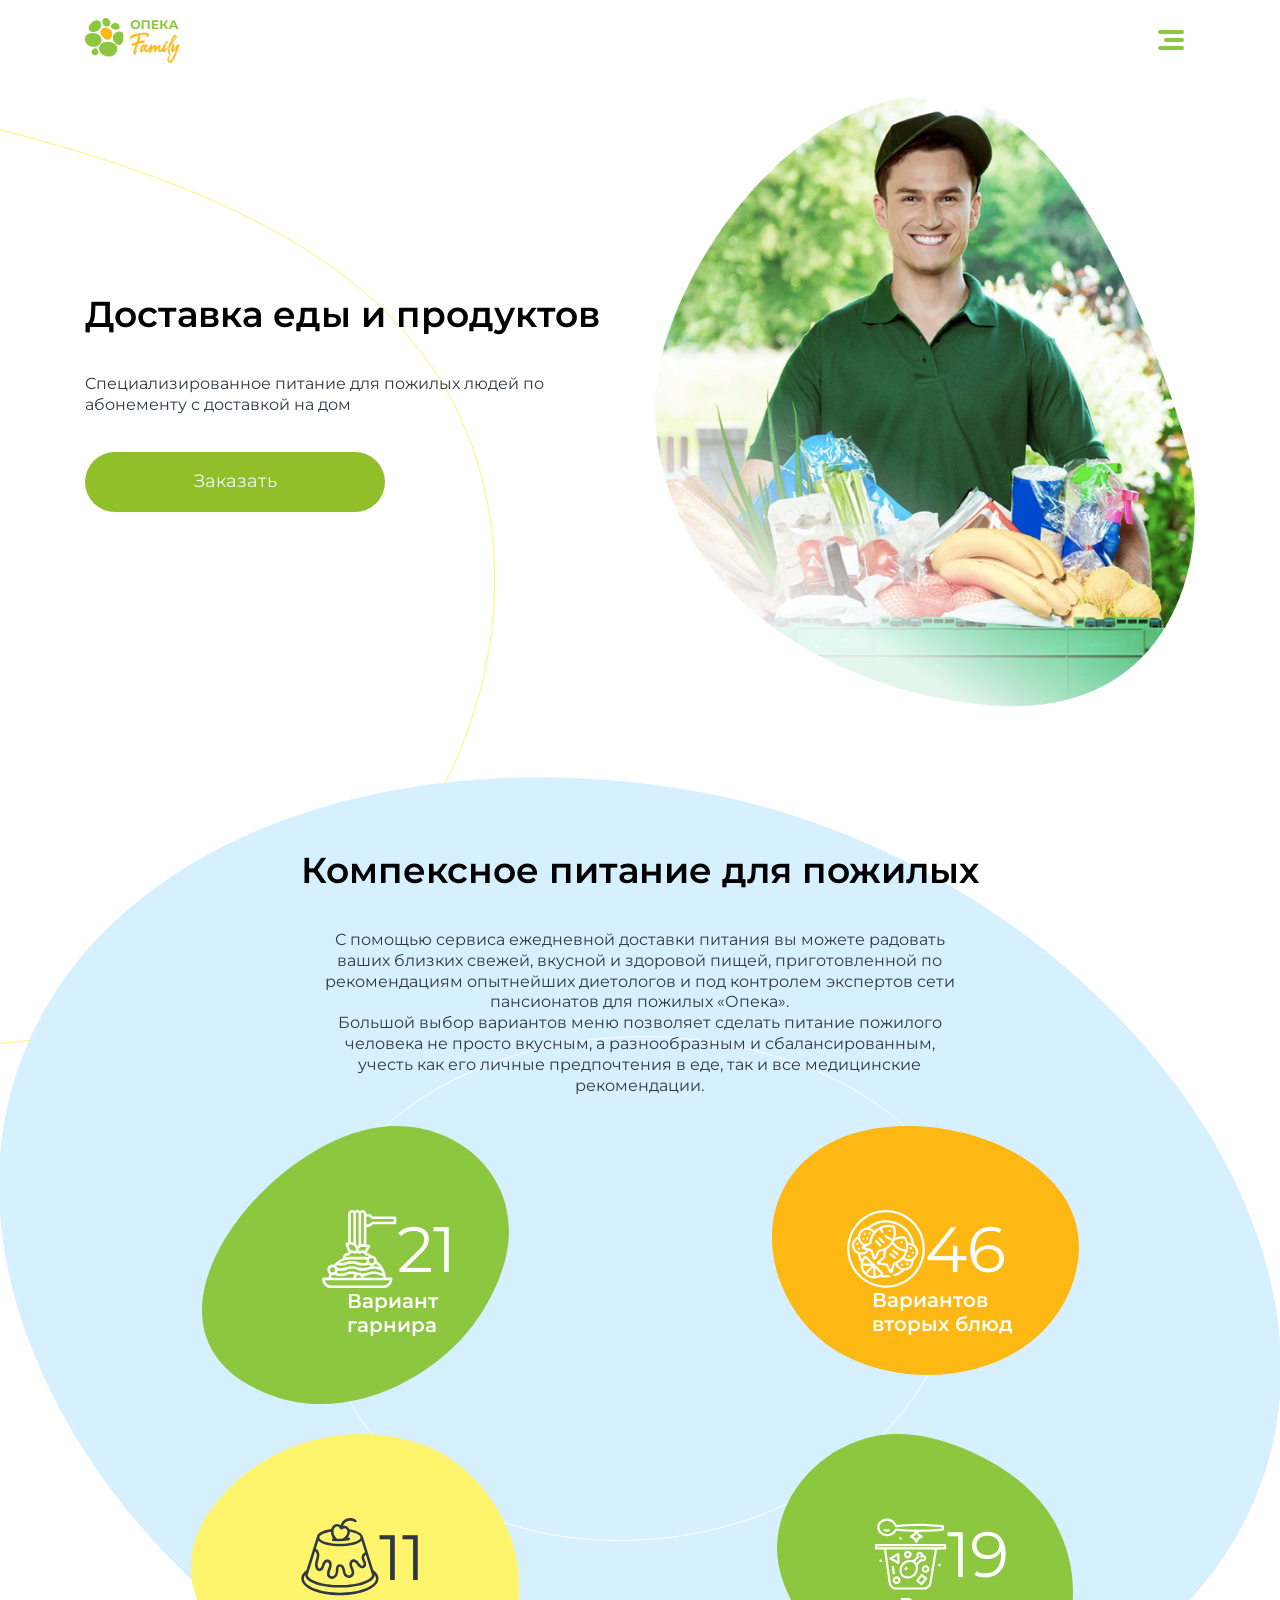
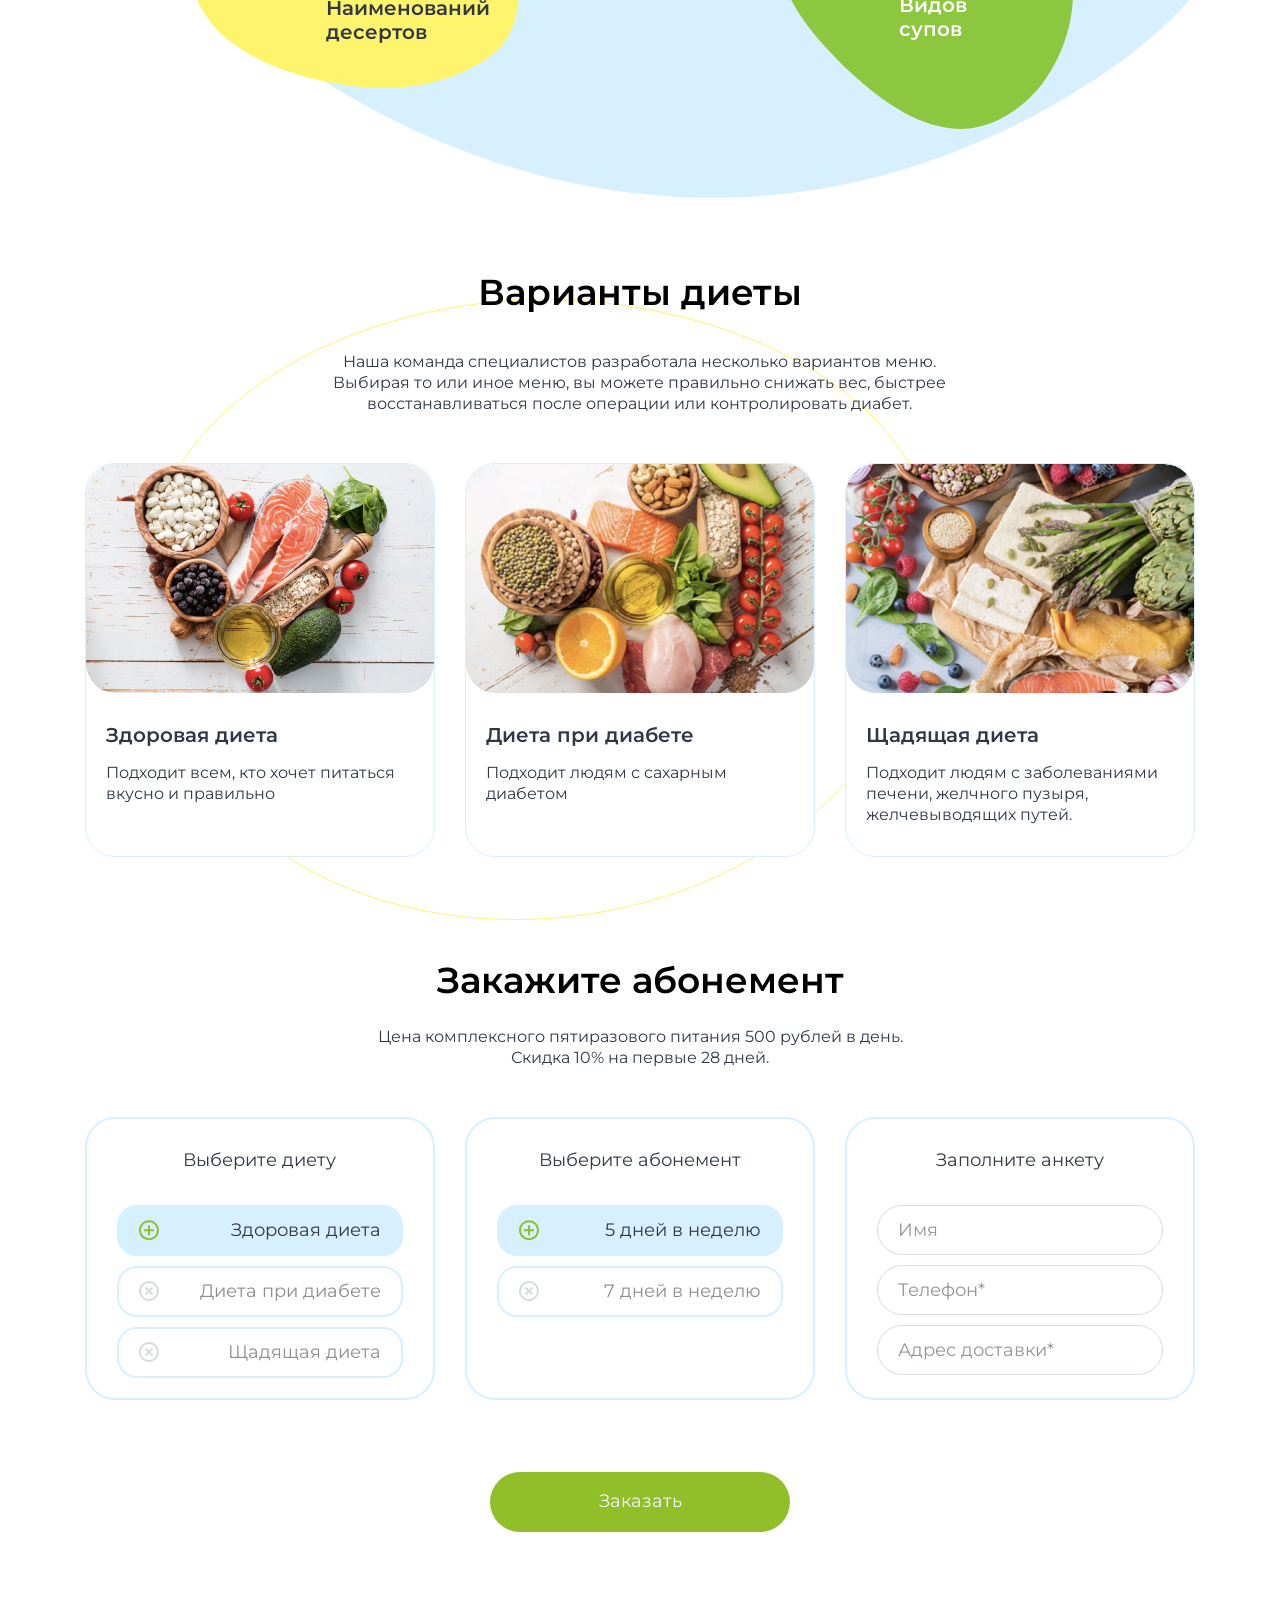
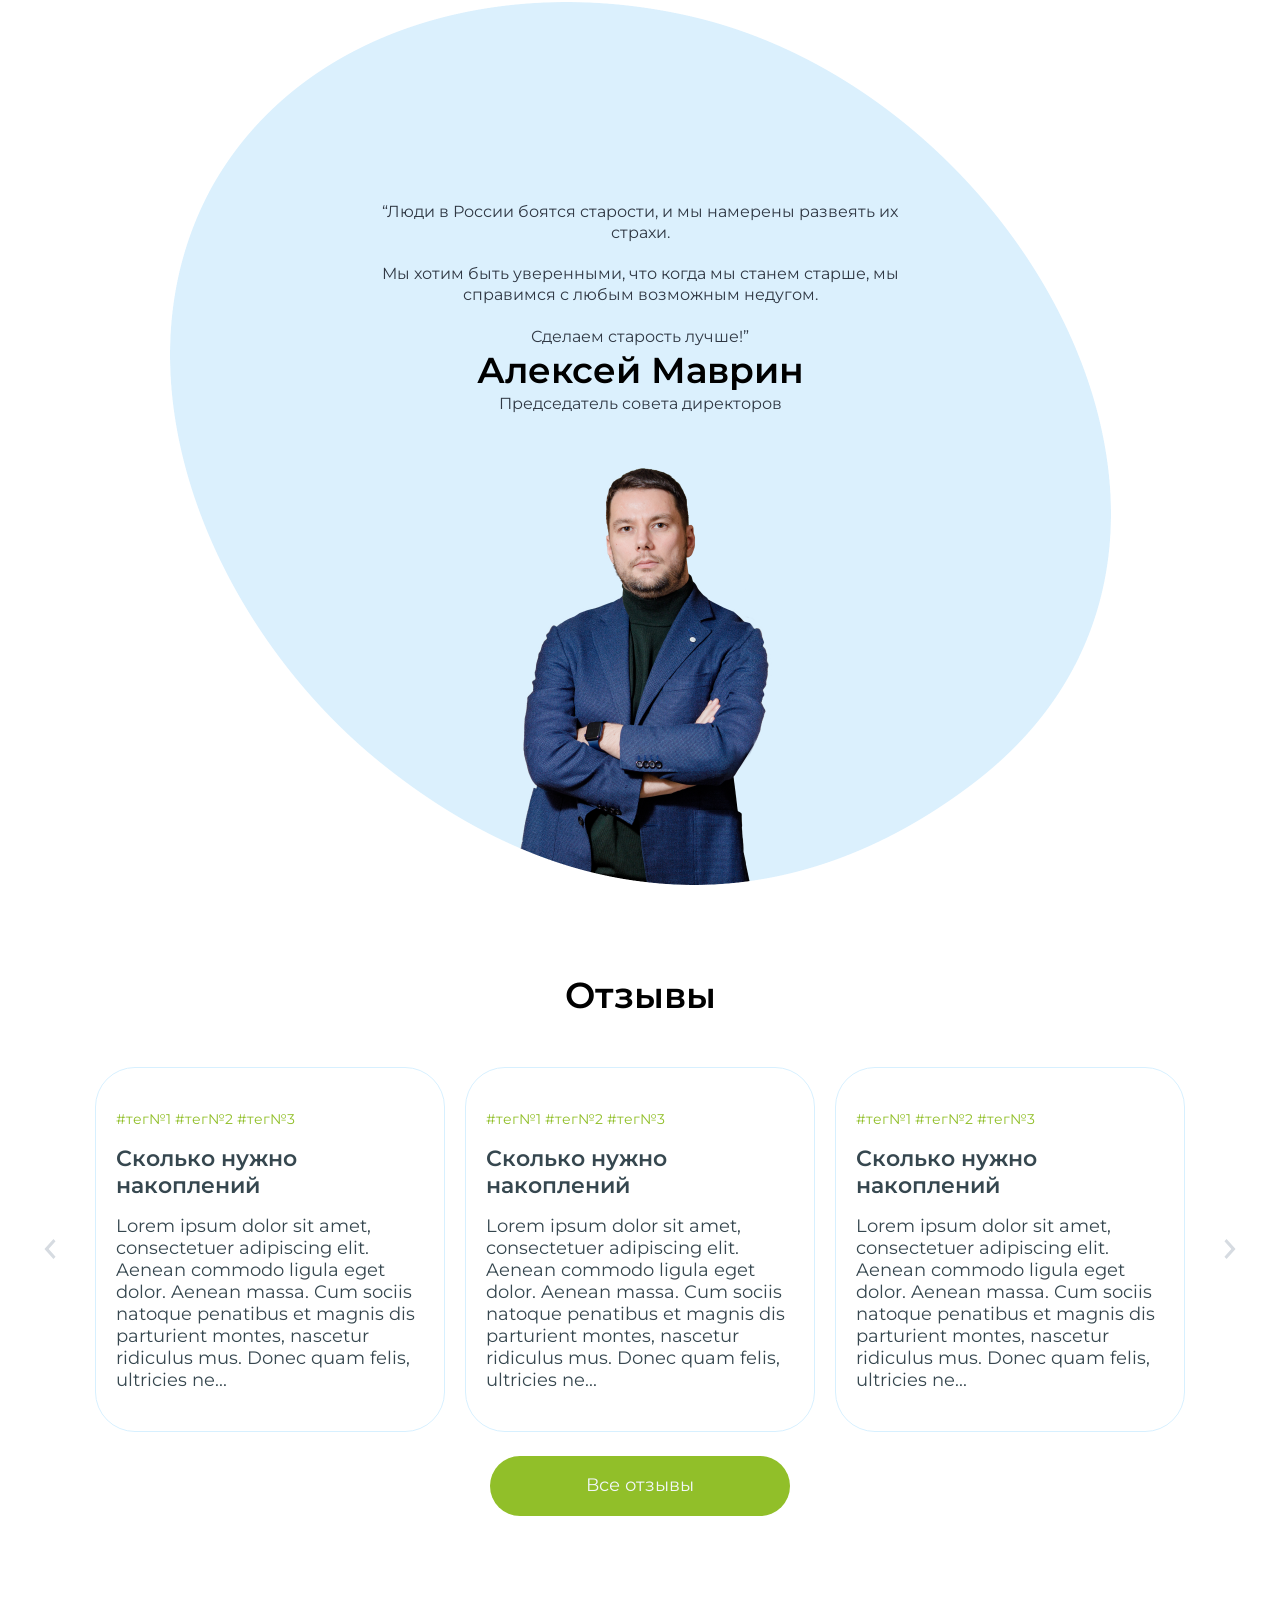
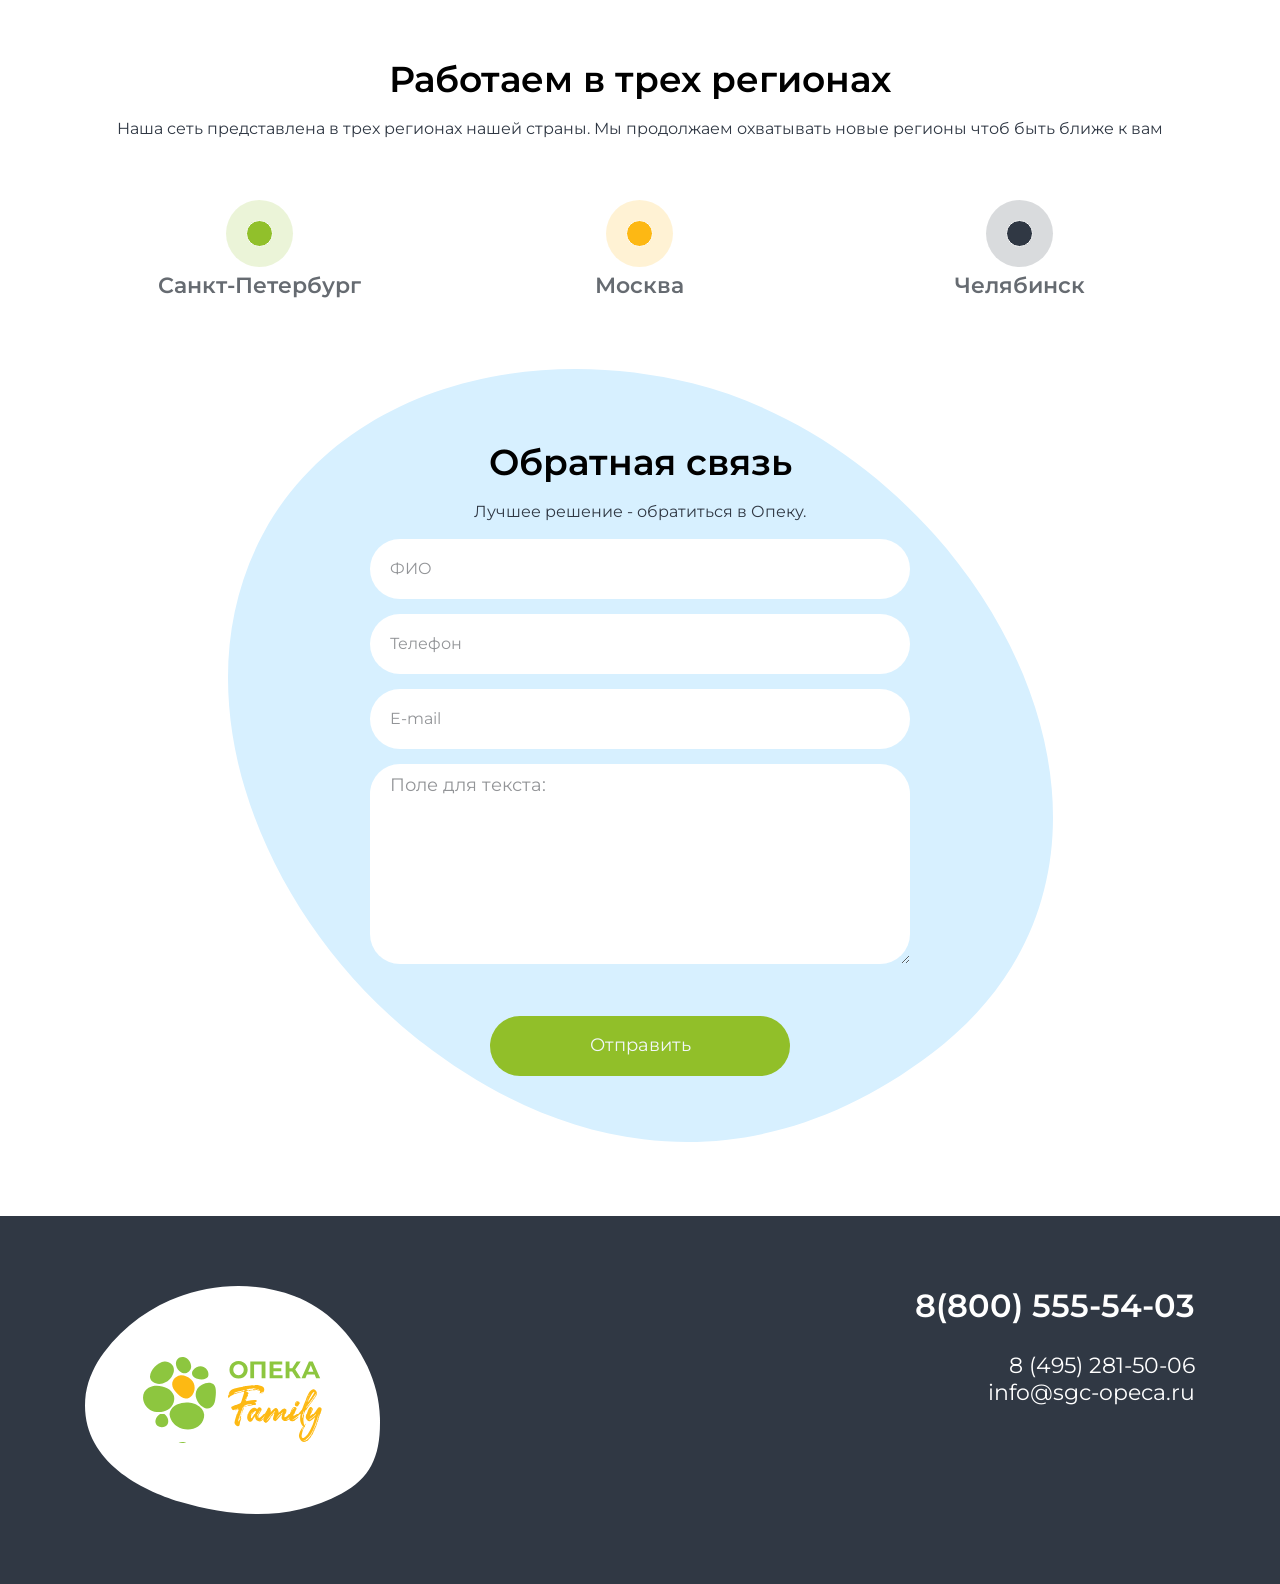
==== dilivery.html @ 11787493 "delivery page" ====
<!DOCTYPE html>
<html lang="ru">

<head>

	<meta charset="utf-8">

	<title>Family</title>
	<meta name="description" content="">

	<meta http-equiv="X-UA-Compatible" content="IE=edge">
	<meta name="viewport" content="width=device-width, initial-scale=1, maximum-scale=1">
	
	<link rel="stylesheet" href="css/main.min.css?v=2.2">

</head>

<body>

	<div class="main-wrapper">

		<header class="header">
			<div class="container">
				<div class="row">
					<div class="col-md-12">
						<div class="header-container">
							<a href="#" class="logo"></a>

							<div class="menu-toggler"></div>
						</div>
					</div>
				</div>
			</div>
		</header>

		<div class="menu">
			<ul>
				<li><a href="#">Пункт 1</a></li>
				<li><a hrefT="#">Пункт 2</a></li>
				<li><a href="#">Пункт 3</a></li>
				<li><a href="#">Пункт 4</a></li>
				<li><a href="#">Пункт 5</a></li>
			</ul>
		</div>

		<section class="section_first line-orange">
			<div class="container">
				<div class="slider">
					<div class="slider__item">
						<div class="row">
							<div class="col-lg-6 order-lg-2">
								<img src="img/delivery.png" alt="">
							</div>

							<div class="col-text col-lg-6 align-self-center order-lg-1">

								<div class="slider__content">
									<div class="heading heading_md">Доставка еды и продуктов</div>
			
									<div class="text">
										Cпециализированное питание для пожилых людей по абонементу с доставкой на дом
									</div>
									<button class="btn">Заказать</button>
								</div>
								
							</div>
						</div>
					</div>
				</div>
			</div>
		</section>


		<section class="section_ecosystem bg-blue-egg-lg line-white pt pb">
			<div class="container">
				<div class="row">
					<div class="col-md-12">
						<div class="heading heading_md text-center">Компексное питание
							для пожилых</div>
					</div>
				</div>

				<div class="row justify-content-center">
					<div class="col-md-7">
						<div class="text">
							С помощью сервиса ежедневной доставки питания вы можете радовать ваших близких свежей, вкусной и здоровой пищей, приготовленной по рекомендациям опытнейших диетологов и под контролем экспертов сети пансионатов для пожилых «Опека». 
							<br>
							Большой выбор вариантов меню позволяет сделать питание пожилого человека не просто вкусным, а разнообразным и сбалансированным, учесть как его личные предпочтения в еде, так и все медицинские рекомендации.
						</div>
					</div>
				</div>

				<div class="row">
					<div class="col-lg-6 col-md-6 text-center">
						<div class="egg egg_1">
							<div class="egg__inner">
								<div class="egg__digit egg__digit_no-left">
									<img src="img/diet1.svg" alt="">
									<span>21</span>
								</div>
								<div class="egg__title">Вариант<br>гарнира</div>
							</div>
						</div>
					</div>

					<div class="col-lg-6 col-md-6 text-center">
						<div class="egg egg_2">
							<div class="egg__inner">
								<div class="egg__digit egg__digit_no-left">
									<img src="img/diet2.svg" alt="">
									<span>46</span>
								</div>
								<div class="egg__title w-auto">Вариантов<br>вторых блюд</div>
							</div>
						</div>
					</div>

					<div class="col-lg-6 col-md-6 text-center">
						<div class="egg egg_black egg_3">
							<div class="egg__inner">
								<div class="egg__digit egg__digit_no-left">
									<img src="img/diet3.svg" alt="">
									<span>11</span>
								</div>
								<div class="egg__title">Наименований<br>десертов</div>
							</div>
						</div>
					</div>

					<div class="col-lg-6 col-md-6 text-center">
						<div class="egg egg_4">
							<div class="egg__inner">
								<div class="egg__digit egg__digit_no-left">
									<img src="img/diet4.svg" alt="">
									<span>19</span>
								</div>
								<div class="egg__title">Видов<br>супов</div>
							</div>
						</div>
					</div>

				</div>

			</div>
		</section>

		<section class="section_products line-orange-sm   pt pb">
			<div class="container">
				<div class="row">
					<div class="col-md-12">
						<div class="heading text-center heading_md">Варианты диеты</div>
					</div>
				</div>

				<div class="row justify-content-center text-center">
					<div class="col-md-7">
						<div class="text">
							Наша команда специалистов разработала несколько вариантов меню. Выбирая то или иное меню, вы можете правильно снижать вес, быстрее восстанавливаться после операции или контролировать диабет.
						</div>
					</div>
				</div>

				<div class="row mt-5">
					<div class="col-md-4 col-card">
						<div class="card">
							<div class="card__img"><img src="img/d1.jpg" alt=""></div>
							<div class="card__content">
								<div class="card__title">Здоровая диета</div>
								<div class="text">
									Подходит всем, кто хочет питаться вкусно и правильно
								</div>
							</div>
						</div>
					</div>

					<div class="col-md-4 col-card">
						<div class="card">
							<div class="card__img"><img src="img/d2.jpg" alt=""></div>
							<div class="card__content">
								<div class="card__title">Диета при диабете</div>
								<div class="text">
									Подходит людям с сахарным диабетом
								</div>
							</div>
							
						</div>
					</div>

					<div class="col-md-4 col-card">
						<div class="card">
							<div class="card__img"><img src="img/d3.jpg" alt=""></div>
							<div class="card__content">
								<div class="card__title">Щадящая диета</div>
								<div class="text">
									Подходит людям с заболеваниями печени, желчного пузыря, желчевыводящих путей.
								</div>
							</div>
							
						</div>
					</div>

				</div>
			</div>
		</section>


		<section class="section pb section_order">
			<div class="container">
				<div class="row">
					<div class="col-lg-12">
						<div class="heading heading_md text-center">Закажите абонемент</div>
						<div class="text mt-4 text-center">
							Цена комплексного пятиразового питания 500 рублей в день.
							<br>Скидка 10% на первые 28 дней. 
						</div>
					</div>
				</div>
	
				<form action="" class="form-order mt-5">
					<div class="row">
						<div class="col-lg-4 col-item">
							<div class="step-block">
								<div class="step-block__title">Выберите диету</div>
	
								<div class="radios">
									<p>
										<input type="radio" id="d-1" name="radio-group" checked>
										<label for="d-1">Здоровая диета</label>
									</p>
									<p>
										<input type="radio" id="d-2" name="radio-group">
										<label for="d-2">Диета при диабете</label>
									</p>
									<p>
										<input type="radio" id="d-3" name="radio-group">
										<label for="d-3">Щадящая диета</label>
									</p>
								</div>
							</div>
						</div>
	
						<div class="col-lg-4 col-item">
							<div class="step-block">
								<div class="step-block__title">Выберите абонемент</div>
	
								<div class="radios">
									<p>
										<input type="radio" id="a-1" name="radio-group-2" checked>
										<label for="a-1">
											5 дней в неделю
										</label>
									</p>
									<p>
										<input type="radio" id="a-2" name="radio-group-2">
										<label for="a-2">
											7 дней в неделю
										</label>
									</p>
								
								</div>
							</div>
						</div>
	
						<div class="col-lg-4 col-item">
							<div class="step-block">
								<div class="step-block__title">Заполните анкету</div>
	
								<input type="text" class="form-order__input form-order__input_h-50" placeholder="Имя">
								<input type="text" class="form-order__input form-order__input_h-50" placeholder="Телефон*">
								<input type="text" class="form-order__input form-order__input_h-50" placeholder="Адрес доставки*">
							</div>
						</div>
					</div>
	
	
					<div class="row row-btn mt-5">
						<div class="col-md-12 text-center">
							<button class="btn btn_thin">Заказать</button>
						</div>
					</div>
				</form>
			</div>
		</section>

		
		<section class="section section_mavr bg-mavr pb">
			<div class="container">
				<div class="row justify-content-center">
					<div class="col-md-6 text-center">

						<div class="text">
							“Люди в России боятся старости, и мы намерены развеять их страхи. 
							<br><br>
							Мы хотим быть уверенными, что когда мы станем старше, мы справимся с любым возможным недугом. 
							<br><br>
							Сделаем старость лучше!”
						</div>
						<div class="heading heading_md">Алексей Маврин</div>
						<div class="text">Председатель совета директоров</div>
					</div>
				</div>
			</div>
		</section>


		<section class="section_feedback pt pb">
			<div class="container">
				<div class="row">
					<div class="col-md-12">
						<div class="heading heading_md text-center">Отзывы</div>
					</div>
				</div>

				<div class="row">
					<div class="col-md-12">
						<div class="feedback">
							<div class="feedback__item">
								<div class="feedback__item-tags"><a href="#">#тег№1</a> <a href="#">#тег№2</a> <a href="#">#тег№3</a></div>
							
								<div class="feedback__item-title">
									Сколько нужно накоплений
								</div>

								<div class="feedback__item-text">Lorem ipsum dolor sit amet, consectetuer adipiscing elit. Aenean commodo ligula eget dolor. Aenean massa. Cum sociis natoque penatibus et magnis dis parturient montes, nascetur ridiculus mus. Donec quam felis, ultricies ne...</div>
							</div>

							<div class="feedback__item">
								<div class="feedback__item-tags"><a href="#">#тег№1</a> <a href="#">#тег№2</a> <a href="#">#тег№3</a></div>
							
								<div class="feedback__item-title">
									Сколько нужно накоплений
								</div>

								<div class="feedback__item-text">Lorem ipsum dolor sit amet, consectetuer adipiscing elit. Aenean commodo ligula eget dolor. Aenean massa. Cum sociis natoque penatibus et magnis dis parturient montes, nascetur ridiculus mus. Donec quam felis, ultricies ne...</div>
							</div>

							<div class="feedback__item">
								<div class="feedback__item-tags"><a href="#">#тег№1</a> <a href="#">#тег№2</a> <a href="#">#тег№3</a></div>
							
								<div class="feedback__item-title">
									Сколько нужно накоплений
								</div>

								<div class="feedback__item-text">Lorem ipsum dolor sit amet, consectetuer adipiscing elit. Aenean commodo ligula eget dolor. Aenean massa. Cum sociis natoque penatibus et magnis dis parturient montes, nascetur ridiculus mus. Donec quam felis, ultricies ne...</div>
							</div>

							<div class="feedback__item">
								<div class="feedback__item-tags"><a href="#">#тег№1</a> <a href="#">#тег№2</a> <a href="#">#тег№3</a></div>
							
								<div class="feedback__item-title">
									Сколько нужно накоплений
								</div>

								<div class="feedback__item-text">Lorem ipsum dolor sit amet, consectetuer adipiscing elit. Aenean commodo ligula eget dolor. Aenean massa. Cum sociis natoque penatibus et magnis dis parturient montes, nascetur ridiculus mus. Donec quam felis, ultricies ne...</div>
							</div>

							<div class="feedback__item">
								<div class="feedback__item-tags"><a href="#">#тег№1</a> <a href="#">#тег№2</a> <a href="#">#тег№3</a></div>
							
								<div class="feedback__item-title">
									Сколько нужно накоплений
								</div>

								<div class="feedback__item-text">Lorem ipsum dolor sit amet, consectetuer adipiscing elit. Aenean commodo ligula eget dolor. Aenean massa. Cum sociis natoque penatibus et magnis dis parturient montes, nascetur ridiculus mus. Donec quam felis, ultricies ne...</div>
							</div>
						</div>
					</div>
				</div>

				<div class="row">
					<div class="col-md-12 text-center mt-4">
						<button class="btn">Все отзывы</button>
					</div>
				</div>
			</div>
		</section>

		<section class="section_region line-white bg-blue-egg-sm-2 pt pb">
			<div class="container">
				<div class="row justify-content-center">
					<div class="col-md-12 col-sm-6 col-xs-8">
						<div class="heading heading_md text-center">Работаем в трех регионах</div>
						<div class="text text-center">Наша сеть представлена в трех регионах нашей страны. 
							Мы продолжаем охватывать новые регионы чтоб быть ближе к вам</div>
					</div>
				</div>

				<div class="row row-1">
					<div class="col-lg-4 col-item text-center">
						<div class="point point_1"></div>
						<div class="city">Санкт-Петербург</div>
					</div>

					<div class="col-lg-4 col-item text-center">
						<div class="point point_2"></div>
						<div class="city">Москва</div>
					</div>

					<div class="col-lg-4 col-item text-center">
						<div class="point point_3"></div>
						<div class="city">Челябинск</div>
					</div>
				</div>
			</div>
		</section>


		<section class="section_form pt pb">
			<div class="container">
				<div class="row">
					<div class="col-md-12">
						<div class="heading heading_md text-center">Обратная связь</div>
						<div class="text text-center">Лучшее решение - обратиться в Опеку.</div>
					</div>
				</div>
				
				<form action="" class="form">
					<div class="row justify-content-center">
						<div class="col-lg-6 col-md-5">
							<input type="text" placeholder="ФИО" class="form__input">
							<input type="text" placeholder="Телефон" class="form__input">
							<input type="text" placeholder="E-mail" class="form__input">
							
							<textarea class="form__text" placeholder="Поле для текста:"></textarea>
						
							<button class="btn">Отправить</button>
						</div>
					</div>
				</form>
				
			</div>
		</section>


		<footer class="footer pt pb">
			<div class="container">
				<div class="row">
					<div class="col-md-6">
						<div class="logo">
							<div class="logo-inner"></div>
						</div>
					</div>

					<div class="col-md-6 col-right">
						<div class="phone"><a href="tel:88005555403">8(800) 555-54-03</a></div>
						<div class="contact"><a href="tel:84952815006">8 (495) 281-50-06</a></div>
						<div class="contact"><a href="mailto:info@sgc-opeca.ru">info@sgc-opeca.ru</a></div>
					</div>
				</div>
			</div>
		</footer>
	</div>

	<script src="js/scripts.min.js?v=2.2"></script>

</body>
</html>
---- css/main.min.css ----
@import url(https://fonts.googleapis.com/css?family=Montserrat:400,500,600,800&display=swap);.slick-slider{position:relative;display:block;box-sizing:border-box;-webkit-user-select:none;-moz-user-select:none;-ms-user-select:none;user-select:none;-webkit-touch-callout:none;-khtml-user-select:none;-ms-touch-action:pan-y;touch-action:pan-y;-webkit-tap-highlight-color:transparent}.slick-list{position:relative;display:block;overflow:hidden;margin:0;padding:0}.slick-list:focus{outline:0}.slick-list.dragging{cursor:pointer;cursor:hand}.slick-slider .slick-list,.slick-slider .slick-track{-webkit-transform:translate3d(0,0,0);-moz-transform:translate3d(0,0,0);-ms-transform:translate3d(0,0,0);-o-transform:translate3d(0,0,0);transform:translate3d(0,0,0)}.slick-track{position:relative;top:0;left:0;display:block;margin-left:auto;margin-right:auto}.slick-track:after,.slick-track:before{display:table;content:''}.slick-track:after{clear:both}.slick-loading .slick-track{visibility:hidden}.slick-slide{display:none;float:left;height:100%;min-height:1px}[dir=rtl] .slick-slide{float:right}.slick-slide img{display:block}.slick-slide.slick-loading img{display:none}.slick-slide.dragging img{pointer-events:none}.slick-initialized .slick-slide{display:block}.slick-loading .slick-slide{visibility:hidden}.slick-vertical .slick-slide{display:block;height:auto;border:1px solid transparent}.slick-arrow.slick-hidden{display:none}.logo{display:inline-block;width:95px;height:45px;background-position:0 0;background-repeat:no-repeat;background-image:url(../img/logo.svg)}.menu-toggler{width:48px;height:48px;display:inline-block;background-position:0 0;background-repeat:no-repeat;background-image:url(../img/menu.svg);cursor:pointer;-webkit-transition:.3s ease;-o-transition:.3s ease;transition:.3s ease}.menu-toggler:hover{opacity:.8}.heading_md{font-weight:600;font-size:36px;line-height:130%;color:#000}.main-wrapper{position:relative;overflow:hidden;width:100%;max-width:100%}.text-center{text-align:center}.pt{padding-top:70px}.pb{padding-bottom:70px}.w-auto{width:auto!important}.btn{background:#91bf29;border-radius:30px;font-size:18px;color:#f2f7fa;border:0;height:60px;width:300px;cursor:pointer;-webkit-transition:.3s ease;-o-transition:.3s ease;transition:.3s ease}.btn:hover{opacity:.8}a.btn{display:inline-block;line-height:60px;text-decoration:none!important}.text{font-size:16px;line-height:130%;color:#303844}.text ul li{font-style:normal;font-weight:400;font-size:16px;line-height:140%;color:#666b71;list-style-type:none;padding-left:20px;position:relative}.text ul li:before{content:"";width:3px;height:3px;background-color:#666b71;position:absolute;top:8px;left:0;border-radius:50%}.slick-next,.slick-prev{width:50px;height:50px;border-radius:50%;background-color:rgba(255,255,255,.5);border:0;position:absolute;top:50%;margin-top:-25px;cursor:pointer;display:-webkit-box;display:-webkit-flex;display:-ms-flexbox;display:flex;z-index:10}.slick-next svg,.slick-prev svg{margin:auto}.slick-next svg path,.slick-prev svg path{-webkit-transition:.3s ease;-o-transition:.3s ease;transition:.3s ease}.slick-next:hover svg path,.slick-prev:hover svg path{fill:#91bf29}.slick-prev{left:-60px}.slick-next{right:-60px}.slick-next svg{-webkit-transform:rotate(180deg);-ms-transform:rotate(180deg);transform:rotate(180deg)}.slider .slick-dots{width:100%;display:-webkit-box;display:-webkit-flex;display:-ms-flexbox;display:flex;-webkit-box-pack:center;-webkit-justify-content:center;-ms-flex-pack:center;justify-content:center}.slider .slick-dots li{list-style-type:none;width:10px;height:10px;display:-webkit-inline-box;display:-webkit-inline-flex;display:-ms-inline-flexbox;display:inline-flex;margin-right:10px}.slider .slick-dots li button{border:0;text-indent:-99999px;width:10px;height:10px;border-radius:50%;background-color:#e6e7e8;-webkit-transition:.3s ease;-o-transition:.3s ease;transition:.3s ease;cursor:pointer}.slider .slick-dots li button:hover{background-color:#91bf29}.slider .slick-dots li.slick-active button{background-color:#91bf29}.egg{background-repeat:no-repeat;background-position:0 0;margin-top:30px;display:inline-block}.egg__digit{display:-webkit-box;display:-webkit-flex;display:-ms-flexbox;display:flex}.egg__digit img{position:relative;left:25px}.egg__digit span{font-style:normal;font-weight:400;font-size:64px;line-height:78px;color:#fff}.egg__digit_no-left img{left:0}.egg__title{font-style:normal;font-weight:600;font-size:20px;line-height:24px;color:#fff;text-align:left;width:150px;padding-left:25px}.egg_black .egg__digit span{color:#303844}.egg_black .egg__title{color:#303844}.egg_1{background-image:url(../img/egg1.svg);width:307px;height:278px;padding-top:84px;padding-left:120px}.egg_2{background-image:url(../img/egg2.svg);width:307px;height:249px;padding-top:84px;padding-left:75px}.egg_3{background-image:url(../img/egg3.svg);width:328px;height:254px;padding-top:84px;padding-left:110px}.egg_4{background-image:url(../img/egg4.svg);width:296px;height:295px;padding-top:81px;padding-left:97px}.egg_5{background-image:url(../img/egg5.svg);width:261px;height:265px;padding-top:80px;padding-left:60px}.egg_6{background-image:url(../img/egg6.svg);width:307px;height:287px;padding-top:80px;padding-left:70px}.egg_01{background-image:url(../img/egg01.svg);width:269px;height:213px}.egg_02{background-image:url(../img/egg02.svg);width:293px;height:255px}.egg_03{background-image:url(../img/egg03.svg);width:301px;height:255px}.egg_v2{padding-top:90px;padding-left:20px}.egg_v2 .egg__title{font-size:18px;font-weight:400;width:100%}.egg_v2 .egg__digit span{font-size:52px;line-height:1.21;text-align:center}.card{border:1px solid #d7f0ff;border-radius:30px;overflow:hidden;height:100%;background-color:#fff}.card__img img{border-radius:30px;max-width:100%;height:auto}.card__title{font-style:normal;font-weight:600;font-size:20px;line-height:24px;color:#303844;margin-bottom:16px}.card__content{padding:30px 20px}.col-card{margin-bottom:30px}.form__input{background:#fff;border-radius:30px;width:100%;height:60px;border:0;padding-left:20px;padding-right:20px;margin-bottom:15px}.form__text{background:#fff;border-radius:30px;width:100%;height:60px;border:0;font-size:18px;padding-left:20px;padding-right:20px;padding-top:10px;padding-bottom:10px;height:200px;margin-bottom:20px}.form .btn{margin-left:auto;margin-right:auto;display:block;margin-top:27px}.list{font-size:18px;line-height:140%;color:#303844;padding-left:28px;background-repeat:no-repeat;background-position:0 0;margin-top:60px}.list_1{background-image:url(../img/point1.svg)}.list_2{background-image:url(../img/point2.svg)}.list_3{background-image:url(../img/point3.svg)}.list_4{background-image:url(../img/point4.svg)}.list_5{background-image:url(../img/point5.svg)}.list_6{background-image:url(../img/point6.svg)}.feedback__item{height:100%;border:1px solid #d7f0ff;border-radius:40px;padding-left:20px;padding-right:20px;padding-top:40px;padding-bottom:40px}.feedback__item-tags{margin-bottom:16px}.feedback__item-tags a{text-decoration:none;font-size:14px;line-height:17px;color:#91bf29}.feedback__item-title{font-weight:600;font-size:22px;line-height:27px;color:#36474f;margin-bottom:16px}.feedback__item-text{font-size:18px;line-height:22px;color:#36474f}.feedback__item{margin-left:10px;margin-right:10px}.city{font-weight:600;font-size:22px;line-height:27px;text-align:center;color:#666b71}.section_region .heading{margin-bottom:16px}.section_region .row-1{margin-top:60px}.point{position:relative;width:67px;height:67px;border-radius:50%;display:inline-block}.point:after{content:"";display:block;width:27px;height:27px;border-radius:50%;position:absolute;left:50%;top:50%;margin-top:-13.5px;margin-left:-13.5px;border:1px solid #fff}.point_1{background-color:rgba(145,192,43,.18)}.point_1:after{background-color:#91c02b}.point_2{background-color:rgba(253,184,20,.18)}.point_2:after{background-color:#fdb814}.point_3{background-color:rgba(48,56,68,.18)}.point_3:after{background-color:#303844}.form-order__input,.form-order__text{width:100%;height:60px;border:1px solid #d6dbe1;border-radius:30px;padding-left:20px;padding-right:20px;font-size:18px;color:#303844;margin-bottom:30px;-webkit-transition:.3s ease;-o-transition:.3s ease;transition:.3s ease;margin-bottom:10px!important}.form-order__input:focus,.form-order__text:focus{border-color:#d7f0ff;background-color:#d7f0ff}.form-order__input_h-50,.form-order__text_h-50{height:50px}.form-order__input_fz-16,.form-order__text_fz-16{font-size:16px}.form-order .radios p{padding:0;margin:0}.form-order .radios label{margin-bottom:10px;width:100%;background-color:#fff;font-size:18px;color:#8e8e8e;border-radius:20px;position:relative;padding-right:20px;padding-left:45px;padding-top:12px;padding-bottom:11px;border:2px solid #d7f0ff}.form-order .radios [type=radio]:checked,.form-order .radios [type=radio]:not(:checked){position:absolute;left:-9999px}.form-order .radios [type=radio]:checked+label{color:#303844}.form-order .radios [type=radio]:checked+label,.form-order .radios [type=radio]:not(:checked)+label{position:relative;cursor:pointer;display:inline-block}.form-order .radios [type=radio]:checked+label:after,.form-order .radios [type=radio]:not(:checked)+label:after{content:'';width:20px;height:20px;background-repeat:no-repeat;background-position:0 0;background-image:url(../img/active.svg);position:absolute;top:50%;margin-top:-10px;left:20px;-webkit-transform:rotate(0);-ms-transform:rotate(0);transform:rotate(0)}.form-order .radios [type=radio]:not(:checked)+label:after{background-image:url(../img/common.svg);-webkit-transform:rotate(45deg);-ms-transform:rotate(45deg);transform:rotate(45deg)}.form-order .radios [type=radio]:checked+label{background-color:#d7f0ff}.step-block{background-color:#fff;display:-webkit-box;display:-webkit-flex;display:-ms-flexbox;display:flex;-webkit-box-orient:vertical;-webkit-box-direction:normal;-webkit-flex-direction:column;-ms-flex-direction:column;flex-direction:column;height:100%;padding:30px;border:2px solid #d7f0ff;border-radius:30px;padding-bottom:10px;text-align:right}.step-block__title{text-align:center;font-size:18px;color:#303844;margin-bottom:32px}*,::after,::before{-webkit-box-sizing:border-box;box-sizing:border-box}html{font-family:sans-serif;line-height:1.15;-webkit-text-size-adjust:100%;-ms-text-size-adjust:100%;-ms-overflow-style:scrollbar;-webkit-tap-highlight-color:transparent}@-ms-viewport{width:device-width}article,aside,dialog,figcaption,figure,footer,header,hgroup,main,nav,section{display:block}body{margin:0;font-family:-apple-system,BlinkMacSystemFont,"Segoe UI",Roboto,"Helvetica Neue",Arial,sans-serif,"Apple Color Emoji","Segoe UI Emoji","Segoe UI Symbol";font-size:1rem;font-weight:400;line-height:1.5;color:#212529;text-align:left;background-color:#fff}[tabindex="-1"]:focus{outline:0!important}hr{-webkit-box-sizing:content-box;box-sizing:content-box;height:0;overflow:visible}h1,h2,h3,h4,h5,h6{margin-top:0;margin-bottom:.5rem}p{margin-top:0;margin-bottom:1rem}abbr[data-original-title],abbr[title]{text-decoration:underline;-webkit-text-decoration:underline dotted;text-decoration:underline dotted;cursor:help;border-bottom:0}address{margin-bottom:1rem;font-style:normal;line-height:inherit}dl,ol,ul{margin-top:0;margin-bottom:1rem}ol ol,ol ul,ul ol,ul ul{margin-bottom:0}dt{font-weight:700}dd{margin-bottom:.5rem;margin-left:0}blockquote{margin:0 0 1rem}dfn{font-style:italic}b,strong{font-weight:bolder}small{font-size:80%}sub,sup{position:relative;font-size:75%;line-height:0;vertical-align:baseline}sub{bottom:-.25em}sup{top:-.5em}a{color:#007bff;text-decoration:none;background-color:transparent;-webkit-text-decoration-skip:objects}a:hover{color:#0056b3;text-decoration:underline}a:not([href]):not([tabindex]){color:inherit;text-decoration:none}a:not([href]):not([tabindex]):focus,a:not([href]):not([tabindex]):hover{color:inherit;text-decoration:none}a:not([href]):not([tabindex]):focus{outline:0}code,kbd,pre,samp{font-family:monospace,monospace;font-size:1em}pre{margin-top:0;margin-bottom:1rem;overflow:auto;-ms-overflow-style:scrollbar}figure{margin:0 0 1rem}img{vertical-align:middle;border-style:none}svg:not(:root){overflow:hidden}table{border-collapse:collapse}caption{padding-top:.75rem;padding-bottom:.75rem;color:#6c757d;text-align:left;caption-side:bottom}th{text-align:inherit}label{display:inline-block;margin-bottom:.5rem}button{border-radius:0}button:focus{outline:1px dotted;outline:5px auto -webkit-focus-ring-color}button,input,optgroup,select,textarea{margin:0;font-family:inherit;font-size:inherit;line-height:inherit}button,input{overflow:visible}button,select{text-transform:none}[type=reset],[type=submit],button,html [type=button]{-webkit-appearance:button}[type=button]::-moz-focus-inner,[type=reset]::-moz-focus-inner,[type=submit]::-moz-focus-inner,button::-moz-focus-inner{padding:0;border-style:none}input[type=checkbox],input[type=radio]{-webkit-box-sizing:border-box;box-sizing:border-box;padding:0}input[type=date],input[type=datetime-local],input[type=month],input[type=time]{-webkit-appearance:listbox}textarea{overflow:auto;resize:vertical}fieldset{min-width:0;padding:0;margin:0;border:0}legend{display:block;width:100%;max-width:100%;padding:0;margin-bottom:.5rem;font-size:1.5rem;line-height:inherit;color:inherit;white-space:normal}progress{vertical-align:baseline}[type=number]::-webkit-inner-spin-button,[type=number]::-webkit-outer-spin-button{height:auto}[type=search]{outline-offset:-2px;-webkit-appearance:none}[type=search]::-webkit-search-cancel-button,[type=search]::-webkit-search-decoration{-webkit-appearance:none}::-webkit-file-upload-button{font:inherit;-webkit-appearance:button}output{display:inline-block}summary{display:list-item;cursor:pointer}template{display:none}[hidden]{display:none!important}@-ms-viewport{width:device-width}html{-webkit-box-sizing:border-box;box-sizing:border-box;-ms-overflow-style:scrollbar}*,::after,::before{-webkit-box-sizing:inherit;box-sizing:inherit}.container{width:100%;padding-right:15px;padding-left:15px;margin-right:auto;margin-left:auto}@media (min-width:576px){.container{max-width:540px}}@media (min-width:768px){.container{max-width:720px}}@media (min-width:992px){.container{max-width:960px}}@media (min-width:1200px){.container{max-width:1140px}}.container-fluid{width:100%;padding-right:15px;padding-left:15px;margin-right:auto;margin-left:auto}.row{display:-webkit-box;display:-webkit-flex;display:-ms-flexbox;display:flex;-webkit-flex-wrap:wrap;-ms-flex-wrap:wrap;flex-wrap:wrap;margin-right:-15px;margin-left:-15px}.no-gutters{margin-right:0;margin-left:0}.no-gutters>.col,.no-gutters>[class*=col-]{padding-right:0;padding-left:0}.col,.col-1,.col-10,.col-11,.col-12,.col-2,.col-3,.col-4,.col-5,.col-6,.col-7,.col-8,.col-9,.col-auto,.col-lg,.col-lg-1,.col-lg-10,.col-lg-11,.col-lg-12,.col-lg-2,.col-lg-3,.col-lg-4,.col-lg-5,.col-lg-6,.col-lg-7,.col-lg-8,.col-lg-9,.col-lg-auto,.col-md,.col-md-1,.col-md-10,.col-md-11,.col-md-12,.col-md-2,.col-md-3,.col-md-4,.col-md-5,.col-md-6,.col-md-7,.col-md-8,.col-md-9,.col-md-auto,.col-sm,.col-sm-1,.col-sm-10,.col-sm-11,.col-sm-12,.col-sm-2,.col-sm-3,.col-sm-4,.col-sm-5,.col-sm-6,.col-sm-7,.col-sm-8,.col-sm-9,.col-sm-auto,.col-xl,.col-xl-1,.col-xl-10,.col-xl-11,.col-xl-12,.col-xl-2,.col-xl-3,.col-xl-4,.col-xl-5,.col-xl-6,.col-xl-7,.col-xl-8,.col-xl-9,.col-xl-auto{position:relative;width:100%;min-height:1px;padding-right:15px;padding-left:15px}.col{-webkit-flex-basis:0;-ms-flex-preferred-size:0;flex-basis:0;-webkit-box-flex:1;-webkit-flex-grow:1;-ms-flex-positive:1;flex-grow:1;max-width:100%}.col-auto{-webkit-box-flex:0;-webkit-flex:0 0 auto;-ms-flex:0 0 auto;flex:0 0 auto;width:auto;max-width:none}.col-1{-webkit-box-flex:0;-webkit-flex:0 0 8.33333%;-ms-flex:0 0 8.33333%;flex:0 0 8.33333%;max-width:8.33333%}.col-2{-webkit-box-flex:0;-webkit-flex:0 0 16.66667%;-ms-flex:0 0 16.66667%;flex:0 0 16.66667%;max-width:16.66667%}.col-3{-webkit-box-flex:0;-webkit-flex:0 0 25%;-ms-flex:0 0 25%;flex:0 0 25%;max-width:25%}.col-4{-webkit-box-flex:0;-webkit-flex:0 0 33.33333%;-ms-flex:0 0 33.33333%;flex:0 0 33.33333%;max-width:33.33333%}.col-5{-webkit-box-flex:0;-webkit-flex:0 0 41.66667%;-ms-flex:0 0 41.66667%;flex:0 0 41.66667%;max-width:41.66667%}.col-6{-webkit-box-flex:0;-webkit-flex:0 0 50%;-ms-flex:0 0 50%;flex:0 0 50%;max-width:50%}.col-7{-webkit-box-flex:0;-webkit-flex:0 0 58.33333%;-ms-flex:0 0 58.33333%;flex:0 0 58.33333%;max-width:58.33333%}.col-8{-webkit-box-flex:0;-webkit-flex:0 0 66.66667%;-ms-flex:0 0 66.66667%;flex:0 0 66.66667%;max-width:66.66667%}.col-9{-webkit-box-flex:0;-webkit-flex:0 0 75%;-ms-flex:0 0 75%;flex:0 0 75%;max-width:75%}.col-10{-webkit-box-flex:0;-webkit-flex:0 0 83.33333%;-ms-flex:0 0 83.33333%;flex:0 0 83.33333%;max-width:83.33333%}.col-11{-webkit-box-flex:0;-webkit-flex:0 0 91.66667%;-ms-flex:0 0 91.66667%;flex:0 0 91.66667%;max-width:91.66667%}.col-12{-webkit-box-flex:0;-webkit-flex:0 0 100%;-ms-flex:0 0 100%;flex:0 0 100%;max-width:100%}.order-first{-webkit-box-ordinal-group:0;-webkit-order:-1;-ms-flex-order:-1;order:-1}.order-last{-webkit-box-ordinal-group:14;-webkit-order:13;-ms-flex-order:13;order:13}.order-0{-webkit-box-ordinal-group:1;-webkit-order:0;-ms-flex-order:0;order:0}.order-1{-webkit-box-ordinal-group:2;-webkit-order:1;-ms-flex-order:1;order:1}.order-2{-webkit-box-ordinal-group:3;-webkit-order:2;-ms-flex-order:2;order:2}.order-3{-webkit-box-ordinal-group:4;-webkit-order:3;-ms-flex-order:3;order:3}.order-4{-webkit-box-ordinal-group:5;-webkit-order:4;-ms-flex-order:4;order:4}.order-5{-webkit-box-ordinal-group:6;-webkit-order:5;-ms-flex-order:5;order:5}.order-6{-webkit-box-ordinal-group:7;-webkit-order:6;-ms-flex-order:6;order:6}.order-7{-webkit-box-ordinal-group:8;-webkit-order:7;-ms-flex-order:7;order:7}.order-8{-webkit-box-ordinal-group:9;-webkit-order:8;-ms-flex-order:8;order:8}.order-9{-webkit-box-ordinal-group:10;-webkit-order:9;-ms-flex-order:9;order:9}.order-10{-webkit-box-ordinal-group:11;-webkit-order:10;-ms-flex-order:10;order:10}.order-11{-webkit-box-ordinal-group:12;-webkit-order:11;-ms-flex-order:11;order:11}.order-12{-webkit-box-ordinal-group:13;-webkit-order:12;-ms-flex-order:12;order:12}.offset-1{margin-left:8.33333%}.offset-2{margin-left:16.66667%}.offset-3{margin-left:25%}.offset-4{margin-left:33.33333%}.offset-5{margin-left:41.66667%}.offset-6{margin-left:50%}.offset-7{margin-left:58.33333%}.offset-8{margin-left:66.66667%}.offset-9{margin-left:75%}.offset-10{margin-left:83.33333%}.offset-11{margin-left:91.66667%}@media (min-width:576px){.col-sm{-webkit-flex-basis:0;-ms-flex-preferred-size:0;flex-basis:0;-webkit-box-flex:1;-webkit-flex-grow:1;-ms-flex-positive:1;flex-grow:1;max-width:100%}.col-sm-auto{-webkit-box-flex:0;-webkit-flex:0 0 auto;-ms-flex:0 0 auto;flex:0 0 auto;width:auto;max-width:none}.col-sm-1{-webkit-box-flex:0;-webkit-flex:0 0 8.33333%;-ms-flex:0 0 8.33333%;flex:0 0 8.33333%;max-width:8.33333%}.col-sm-2{-webkit-box-flex:0;-webkit-flex:0 0 16.66667%;-ms-flex:0 0 16.66667%;flex:0 0 16.66667%;max-width:16.66667%}.col-sm-3{-webkit-box-flex:0;-webkit-flex:0 0 25%;-ms-flex:0 0 25%;flex:0 0 25%;max-width:25%}.col-sm-4{-webkit-box-flex:0;-webkit-flex:0 0 33.33333%;-ms-flex:0 0 33.33333%;flex:0 0 33.33333%;max-width:33.33333%}.col-sm-5{-webkit-box-flex:0;-webkit-flex:0 0 41.66667%;-ms-flex:0 0 41.66667%;flex:0 0 41.66667%;max-width:41.66667%}.col-sm-6{-webkit-box-flex:0;-webkit-flex:0 0 50%;-ms-flex:0 0 50%;flex:0 0 50%;max-width:50%}.col-sm-7{-webkit-box-flex:0;-webkit-flex:0 0 58.33333%;-ms-flex:0 0 58.33333%;flex:0 0 58.33333%;max-width:58.33333%}.col-sm-8{-webkit-box-flex:0;-webkit-flex:0 0 66.66667%;-ms-flex:0 0 66.66667%;flex:0 0 66.66667%;max-width:66.66667%}.col-sm-9{-webkit-box-flex:0;-webkit-flex:0 0 75%;-ms-flex:0 0 75%;flex:0 0 75%;max-width:75%}.col-sm-10{-webkit-box-flex:0;-webkit-flex:0 0 83.33333%;-ms-flex:0 0 83.33333%;flex:0 0 83.33333%;max-width:83.33333%}.col-sm-11{-webkit-box-flex:0;-webkit-flex:0 0 91.66667%;-ms-flex:0 0 91.66667%;flex:0 0 91.66667%;max-width:91.66667%}.col-sm-12{-webkit-box-flex:0;-webkit-flex:0 0 100%;-ms-flex:0 0 100%;flex:0 0 100%;max-width:100%}.order-sm-first{-webkit-box-ordinal-group:0;-webkit-order:-1;-ms-flex-order:-1;order:-1}.order-sm-last{-webkit-box-ordinal-group:14;-webkit-order:13;-ms-flex-order:13;order:13}.order-sm-0{-webkit-box-ordinal-group:1;-webkit-order:0;-ms-flex-order:0;order:0}.order-sm-1{-webkit-box-ordinal-group:2;-webkit-order:1;-ms-flex-order:1;order:1}.order-sm-2{-webkit-box-ordinal-group:3;-webkit-order:2;-ms-flex-order:2;order:2}.order-sm-3{-webkit-box-ordinal-group:4;-webkit-order:3;-ms-flex-order:3;order:3}.order-sm-4{-webkit-box-ordinal-group:5;-webkit-order:4;-ms-flex-order:4;order:4}.order-sm-5{-webkit-box-ordinal-group:6;-webkit-order:5;-ms-flex-order:5;order:5}.order-sm-6{-webkit-box-ordinal-group:7;-webkit-order:6;-ms-flex-order:6;order:6}.order-sm-7{-webkit-box-ordinal-group:8;-webkit-order:7;-ms-flex-order:7;order:7}.order-sm-8{-webkit-box-ordinal-group:9;-webkit-order:8;-ms-flex-order:8;order:8}.order-sm-9{-webkit-box-ordinal-group:10;-webkit-order:9;-ms-flex-order:9;order:9}.order-sm-10{-webkit-box-ordinal-group:11;-webkit-order:10;-ms-flex-order:10;order:10}.order-sm-11{-webkit-box-ordinal-group:12;-webkit-order:11;-ms-flex-order:11;order:11}.order-sm-12{-webkit-box-ordinal-group:13;-webkit-order:12;-ms-flex-order:12;order:12}.offset-sm-0{margin-left:0}.offset-sm-1{margin-left:8.33333%}.offset-sm-2{margin-left:16.66667%}.offset-sm-3{margin-left:25%}.offset-sm-4{margin-left:33.33333%}.offset-sm-5{margin-left:41.66667%}.offset-sm-6{margin-left:50%}.offset-sm-7{margin-left:58.33333%}.offset-sm-8{margin-left:66.66667%}.offset-sm-9{margin-left:75%}.offset-sm-10{margin-left:83.33333%}.offset-sm-11{margin-left:91.66667%}}@media (min-width:768px){.col-md{-webkit-flex-basis:0;-ms-flex-preferred-size:0;flex-basis:0;-webkit-box-flex:1;-webkit-flex-grow:1;-ms-flex-positive:1;flex-grow:1;max-width:100%}.col-md-auto{-webkit-box-flex:0;-webkit-flex:0 0 auto;-ms-flex:0 0 auto;flex:0 0 auto;width:auto;max-width:none}.col-md-1{-webkit-box-flex:0;-webkit-flex:0 0 8.33333%;-ms-flex:0 0 8.33333%;flex:0 0 8.33333%;max-width:8.33333%}.col-md-2{-webkit-box-flex:0;-webkit-flex:0 0 16.66667%;-ms-flex:0 0 16.66667%;flex:0 0 16.66667%;max-width:16.66667%}.col-md-3{-webkit-box-flex:0;-webkit-flex:0 0 25%;-ms-flex:0 0 25%;flex:0 0 25%;max-width:25%}.col-md-4{-webkit-box-flex:0;-webkit-flex:0 0 33.33333%;-ms-flex:0 0 33.33333%;flex:0 0 33.33333%;max-width:33.33333%}.col-md-5{-webkit-box-flex:0;-webkit-flex:0 0 41.66667%;-ms-flex:0 0 41.66667%;flex:0 0 41.66667%;max-width:41.66667%}.col-md-6{-webkit-box-flex:0;-webkit-flex:0 0 50%;-ms-flex:0 0 50%;flex:0 0 50%;max-width:50%}.col-md-7{-webkit-box-flex:0;-webkit-flex:0 0 58.33333%;-ms-flex:0 0 58.33333%;flex:0 0 58.33333%;max-width:58.33333%}.col-md-8{-webkit-box-flex:0;-webkit-flex:0 0 66.66667%;-ms-flex:0 0 66.66667%;flex:0 0 66.66667%;max-width:66.66667%}.col-md-9{-webkit-box-flex:0;-webkit-flex:0 0 75%;-ms-flex:0 0 75%;flex:0 0 75%;max-width:75%}.col-md-10{-webkit-box-flex:0;-webkit-flex:0 0 83.33333%;-ms-flex:0 0 83.33333%;flex:0 0 83.33333%;max-width:83.33333%}.col-md-11{-webkit-box-flex:0;-webkit-flex:0 0 91.66667%;-ms-flex:0 0 91.66667%;flex:0 0 91.66667%;max-width:91.66667%}.col-md-12{-webkit-box-flex:0;-webkit-flex:0 0 100%;-ms-flex:0 0 100%;flex:0 0 100%;max-width:100%}.order-md-first{-webkit-box-ordinal-group:0;-webkit-order:-1;-ms-flex-order:-1;order:-1}.order-md-last{-webkit-box-ordinal-group:14;-webkit-order:13;-ms-flex-order:13;order:13}.order-md-0{-webkit-box-ordinal-group:1;-webkit-order:0;-ms-flex-order:0;order:0}.order-md-1{-webkit-box-ordinal-group:2;-webkit-order:1;-ms-flex-order:1;order:1}.order-md-2{-webkit-box-ordinal-group:3;-webkit-order:2;-ms-flex-order:2;order:2}.order-md-3{-webkit-box-ordinal-group:4;-webkit-order:3;-ms-flex-order:3;order:3}.order-md-4{-webkit-box-ordinal-group:5;-webkit-order:4;-ms-flex-order:4;order:4}.order-md-5{-webkit-box-ordinal-group:6;-webkit-order:5;-ms-flex-order:5;order:5}.order-md-6{-webkit-box-ordinal-group:7;-webkit-order:6;-ms-flex-order:6;order:6}.order-md-7{-webkit-box-ordinal-group:8;-webkit-order:7;-ms-flex-order:7;order:7}.order-md-8{-webkit-box-ordinal-group:9;-webkit-order:8;-ms-flex-order:8;order:8}.order-md-9{-webkit-box-ordinal-group:10;-webkit-order:9;-ms-flex-order:9;order:9}.order-md-10{-webkit-box-ordinal-group:11;-webkit-order:10;-ms-flex-order:10;order:10}.order-md-11{-webkit-box-ordinal-group:12;-webkit-order:11;-ms-flex-order:11;order:11}.order-md-12{-webkit-box-ordinal-group:13;-webkit-order:12;-ms-flex-order:12;order:12}.offset-md-0{margin-left:0}.offset-md-1{margin-left:8.33333%}.offset-md-2{margin-left:16.66667%}.offset-md-3{margin-left:25%}.offset-md-4{margin-left:33.33333%}.offset-md-5{margin-left:41.66667%}.offset-md-6{margin-left:50%}.offset-md-7{margin-left:58.33333%}.offset-md-8{margin-left:66.66667%}.offset-md-9{margin-left:75%}.offset-md-10{margin-left:83.33333%}.offset-md-11{margin-left:91.66667%}}@media (min-width:992px){.col-lg{-webkit-flex-basis:0;-ms-flex-preferred-size:0;flex-basis:0;-webkit-box-flex:1;-webkit-flex-grow:1;-ms-flex-positive:1;flex-grow:1;max-width:100%}.col-lg-auto{-webkit-box-flex:0;-webkit-flex:0 0 auto;-ms-flex:0 0 auto;flex:0 0 auto;width:auto;max-width:none}.col-lg-1{-webkit-box-flex:0;-webkit-flex:0 0 8.33333%;-ms-flex:0 0 8.33333%;flex:0 0 8.33333%;max-width:8.33333%}.col-lg-2{-webkit-box-flex:0;-webkit-flex:0 0 16.66667%;-ms-flex:0 0 16.66667%;flex:0 0 16.66667%;max-width:16.66667%}.col-lg-3{-webkit-box-flex:0;-webkit-flex:0 0 25%;-ms-flex:0 0 25%;flex:0 0 25%;max-width:25%}.col-lg-4{-webkit-box-flex:0;-webkit-flex:0 0 33.33333%;-ms-flex:0 0 33.33333%;flex:0 0 33.33333%;max-width:33.33333%}.col-lg-5{-webkit-box-flex:0;-webkit-flex:0 0 41.66667%;-ms-flex:0 0 41.66667%;flex:0 0 41.66667%;max-width:41.66667%}.col-lg-6{-webkit-box-flex:0;-webkit-flex:0 0 50%;-ms-flex:0 0 50%;flex:0 0 50%;max-width:50%}.col-lg-7{-webkit-box-flex:0;-webkit-flex:0 0 58.33333%;-ms-flex:0 0 58.33333%;flex:0 0 58.33333%;max-width:58.33333%}.col-lg-8{-webkit-box-flex:0;-webkit-flex:0 0 66.66667%;-ms-flex:0 0 66.66667%;flex:0 0 66.66667%;max-width:66.66667%}.col-lg-9{-webkit-box-flex:0;-webkit-flex:0 0 75%;-ms-flex:0 0 75%;flex:0 0 75%;max-width:75%}.col-lg-10{-webkit-box-flex:0;-webkit-flex:0 0 83.33333%;-ms-flex:0 0 83.33333%;flex:0 0 83.33333%;max-width:83.33333%}.col-lg-11{-webkit-box-flex:0;-webkit-flex:0 0 91.66667%;-ms-flex:0 0 91.66667%;flex:0 0 91.66667%;max-width:91.66667%}.col-lg-12{-webkit-box-flex:0;-webkit-flex:0 0 100%;-ms-flex:0 0 100%;flex:0 0 100%;max-width:100%}.order-lg-first{-webkit-box-ordinal-group:0;-webkit-order:-1;-ms-flex-order:-1;order:-1}.order-lg-last{-webkit-box-ordinal-group:14;-webkit-order:13;-ms-flex-order:13;order:13}.order-lg-0{-webkit-box-ordinal-group:1;-webkit-order:0;-ms-flex-order:0;order:0}.order-lg-1{-webkit-box-ordinal-group:2;-webkit-order:1;-ms-flex-order:1;order:1}.order-lg-2{-webkit-box-ordinal-group:3;-webkit-order:2;-ms-flex-order:2;order:2}.order-lg-3{-webkit-box-ordinal-group:4;-webkit-order:3;-ms-flex-order:3;order:3}.order-lg-4{-webkit-box-ordinal-group:5;-webkit-order:4;-ms-flex-order:4;order:4}.order-lg-5{-webkit-box-ordinal-group:6;-webkit-order:5;-ms-flex-order:5;order:5}.order-lg-6{-webkit-box-ordinal-group:7;-webkit-order:6;-ms-flex-order:6;order:6}.order-lg-7{-webkit-box-ordinal-group:8;-webkit-order:7;-ms-flex-order:7;order:7}.order-lg-8{-webkit-box-ordinal-group:9;-webkit-order:8;-ms-flex-order:8;order:8}.order-lg-9{-webkit-box-ordinal-group:10;-webkit-order:9;-ms-flex-order:9;order:9}.order-lg-10{-webkit-box-ordinal-group:11;-webkit-order:10;-ms-flex-order:10;order:10}.order-lg-11{-webkit-box-ordinal-group:12;-webkit-order:11;-ms-flex-order:11;order:11}.order-lg-12{-webkit-box-ordinal-group:13;-webkit-order:12;-ms-flex-order:12;order:12}.offset-lg-0{margin-left:0}.offset-lg-1{margin-left:8.33333%}.offset-lg-2{margin-left:16.66667%}.offset-lg-3{margin-left:25%}.offset-lg-4{margin-left:33.33333%}.offset-lg-5{margin-left:41.66667%}.offset-lg-6{margin-left:50%}.offset-lg-7{margin-left:58.33333%}.offset-lg-8{margin-left:66.66667%}.offset-lg-9{margin-left:75%}.offset-lg-10{margin-left:83.33333%}.offset-lg-11{margin-left:91.66667%}}@media (min-width:1200px){.col-xl{-webkit-flex-basis:0;-ms-flex-preferred-size:0;flex-basis:0;-webkit-box-flex:1;-webkit-flex-grow:1;-ms-flex-positive:1;flex-grow:1;max-width:100%}.col-xl-auto{-webkit-box-flex:0;-webkit-flex:0 0 auto;-ms-flex:0 0 auto;flex:0 0 auto;width:auto;max-width:none}.col-xl-1{-webkit-box-flex:0;-webkit-flex:0 0 8.33333%;-ms-flex:0 0 8.33333%;flex:0 0 8.33333%;max-width:8.33333%}.col-xl-2{-webkit-box-flex:0;-webkit-flex:0 0 16.66667%;-ms-flex:0 0 16.66667%;flex:0 0 16.66667%;max-width:16.66667%}.col-xl-3{-webkit-box-flex:0;-webkit-flex:0 0 25%;-ms-flex:0 0 25%;flex:0 0 25%;max-width:25%}.col-xl-4{-webkit-box-flex:0;-webkit-flex:0 0 33.33333%;-ms-flex:0 0 33.33333%;flex:0 0 33.33333%;max-width:33.33333%}.col-xl-5{-webkit-box-flex:0;-webkit-flex:0 0 41.66667%;-ms-flex:0 0 41.66667%;flex:0 0 41.66667%;max-width:41.66667%}.col-xl-6{-webkit-box-flex:0;-webkit-flex:0 0 50%;-ms-flex:0 0 50%;flex:0 0 50%;max-width:50%}.col-xl-7{-webkit-box-flex:0;-webkit-flex:0 0 58.33333%;-ms-flex:0 0 58.33333%;flex:0 0 58.33333%;max-width:58.33333%}.col-xl-8{-webkit-box-flex:0;-webkit-flex:0 0 66.66667%;-ms-flex:0 0 66.66667%;flex:0 0 66.66667%;max-width:66.66667%}.col-xl-9{-webkit-box-flex:0;-webkit-flex:0 0 75%;-ms-flex:0 0 75%;flex:0 0 75%;max-width:75%}.col-xl-10{-webkit-box-flex:0;-webkit-flex:0 0 83.33333%;-ms-flex:0 0 83.33333%;flex:0 0 83.33333%;max-width:83.33333%}.col-xl-11{-webkit-box-flex:0;-webkit-flex:0 0 91.66667%;-ms-flex:0 0 91.66667%;flex:0 0 91.66667%;max-width:91.66667%}.col-xl-12{-webkit-box-flex:0;-webkit-flex:0 0 100%;-ms-flex:0 0 100%;flex:0 0 100%;max-width:100%}.order-xl-first{-webkit-box-ordinal-group:0;-webkit-order:-1;-ms-flex-order:-1;order:-1}.order-xl-last{-webkit-box-ordinal-group:14;-webkit-order:13;-ms-flex-order:13;order:13}.order-xl-0{-webkit-box-ordinal-group:1;-webkit-order:0;-ms-flex-order:0;order:0}.order-xl-1{-webkit-box-ordinal-group:2;-webkit-order:1;-ms-flex-order:1;order:1}.order-xl-2{-webkit-box-ordinal-group:3;-webkit-order:2;-ms-flex-order:2;order:2}.order-xl-3{-webkit-box-ordinal-group:4;-webkit-order:3;-ms-flex-order:3;order:3}.order-xl-4{-webkit-box-ordinal-group:5;-webkit-order:4;-ms-flex-order:4;order:4}.order-xl-5{-webkit-box-ordinal-group:6;-webkit-order:5;-ms-flex-order:5;order:5}.order-xl-6{-webkit-box-ordinal-group:7;-webkit-order:6;-ms-flex-order:6;order:6}.order-xl-7{-webkit-box-ordinal-group:8;-webkit-order:7;-ms-flex-order:7;order:7}.order-xl-8{-webkit-box-ordinal-group:9;-webkit-order:8;-ms-flex-order:8;order:8}.order-xl-9{-webkit-box-ordinal-group:10;-webkit-order:9;-ms-flex-order:9;order:9}.order-xl-10{-webkit-box-ordinal-group:11;-webkit-order:10;-ms-flex-order:10;order:10}.order-xl-11{-webkit-box-ordinal-group:12;-webkit-order:11;-ms-flex-order:11;order:11}.order-xl-12{-webkit-box-ordinal-group:13;-webkit-order:12;-ms-flex-order:12;order:12}.offset-xl-0{margin-left:0}.offset-xl-1{margin-left:8.33333%}.offset-xl-2{margin-left:16.66667%}.offset-xl-3{margin-left:25%}.offset-xl-4{margin-left:33.33333%}.offset-xl-5{margin-left:41.66667%}.offset-xl-6{margin-left:50%}.offset-xl-7{margin-left:58.33333%}.offset-xl-8{margin-left:66.66667%}.offset-xl-9{margin-left:75%}.offset-xl-10{margin-left:83.33333%}.offset-xl-11{margin-left:91.66667%}}.d-none{display:none!important}.d-inline{display:inline!important}.d-inline-block{display:inline-block!important}.d-block{display:block!important}.d-table{display:table!important}.d-table-row{display:table-row!important}.d-table-cell{display:table-cell!important}.d-flex{display:-webkit-box!important;display:-webkit-flex!important;display:-ms-flexbox!important;display:flex!important}.d-inline-flex{display:-webkit-inline-box!important;display:-webkit-inline-flex!important;display:-ms-inline-flexbox!important;display:inline-flex!important}@media (min-width:576px){.d-sm-none{display:none!important}.d-sm-inline{display:inline!important}.d-sm-inline-block{display:inline-block!important}.d-sm-block{display:block!important}.d-sm-table{display:table!important}.d-sm-table-row{display:table-row!important}.d-sm-table-cell{display:table-cell!important}.d-sm-flex{display:-webkit-box!important;display:-webkit-flex!important;display:-ms-flexbox!important;display:flex!important}.d-sm-inline-flex{display:-webkit-inline-box!important;display:-webkit-inline-flex!important;display:-ms-inline-flexbox!important;display:inline-flex!important}}@media (min-width:768px){.d-md-none{display:none!important}.d-md-inline{display:inline!important}.d-md-inline-block{display:inline-block!important}.d-md-block{display:block!important}.d-md-table{display:table!important}.d-md-table-row{display:table-row!important}.d-md-table-cell{display:table-cell!important}.d-md-flex{display:-webkit-box!important;display:-webkit-flex!important;display:-ms-flexbox!important;display:flex!important}.d-md-inline-flex{display:-webkit-inline-box!important;display:-webkit-inline-flex!important;display:-ms-inline-flexbox!important;display:inline-flex!important}}@media (min-width:992px){.d-lg-none{display:none!important}.d-lg-inline{display:inline!important}.d-lg-inline-block{display:inline-block!important}.d-lg-block{display:block!important}.d-lg-table{display:table!important}.d-lg-table-row{display:table-row!important}.d-lg-table-cell{display:table-cell!important}.d-lg-flex{display:-webkit-box!important;display:-webkit-flex!important;display:-ms-flexbox!important;display:flex!important}.d-lg-inline-flex{display:-webkit-inline-box!important;display:-webkit-inline-flex!important;display:-ms-inline-flexbox!important;display:inline-flex!important}}@media (min-width:1200px){.d-xl-none{display:none!important}.d-xl-inline{display:inline!important}.d-xl-inline-block{display:inline-block!important}.d-xl-block{display:block!important}.d-xl-table{display:table!important}.d-xl-table-row{display:table-row!important}.d-xl-table-cell{display:table-cell!important}.d-xl-flex{display:-webkit-box!important;display:-webkit-flex!important;display:-ms-flexbox!important;display:flex!important}.d-xl-inline-flex{display:-webkit-inline-box!important;display:-webkit-inline-flex!important;display:-ms-inline-flexbox!important;display:inline-flex!important}}@media print{.d-print-none{display:none!important}.d-print-inline{display:inline!important}.d-print-inline-block{display:inline-block!important}.d-print-block{display:block!important}.d-print-table{display:table!important}.d-print-table-row{display:table-row!important}.d-print-table-cell{display:table-cell!important}.d-print-flex{display:-webkit-box!important;display:-webkit-flex!important;display:-ms-flexbox!important;display:flex!important}.d-print-inline-flex{display:-webkit-inline-box!important;display:-webkit-inline-flex!important;display:-ms-inline-flexbox!important;display:inline-flex!important}}.flex-row{-webkit-box-orient:horizontal!important;-webkit-box-direction:normal!important;-webkit-flex-direction:row!important;-ms-flex-direction:row!important;flex-direction:row!important}.flex-column{-webkit-box-orient:vertical!important;-webkit-box-direction:normal!important;-webkit-flex-direction:column!important;-ms-flex-direction:column!important;flex-direction:column!important}.flex-row-reverse{-webkit-box-orient:horizontal!important;-webkit-box-direction:reverse!important;-webkit-flex-direction:row-reverse!important;-ms-flex-direction:row-reverse!important;flex-direction:row-reverse!important}.flex-column-reverse{-webkit-box-orient:vertical!important;-webkit-box-direction:reverse!important;-webkit-flex-direction:column-reverse!important;-ms-flex-direction:column-reverse!important;flex-direction:column-reverse!important}.flex-wrap{-webkit-flex-wrap:wrap!important;-ms-flex-wrap:wrap!important;flex-wrap:wrap!important}.flex-nowrap{-webkit-flex-wrap:nowrap!important;-ms-flex-wrap:nowrap!important;flex-wrap:nowrap!important}.flex-wrap-reverse{-webkit-flex-wrap:wrap-reverse!important;-ms-flex-wrap:wrap-reverse!important;flex-wrap:wrap-reverse!important}.justify-content-start{-webkit-box-pack:start!important;-webkit-justify-content:flex-start!important;-ms-flex-pack:start!important;justify-content:flex-start!important}.justify-content-end{-webkit-box-pack:end!important;-webkit-justify-content:flex-end!important;-ms-flex-pack:end!important;justify-content:flex-end!important}.justify-content-center{-webkit-box-pack:center!important;-webkit-justify-content:center!important;-ms-flex-pack:center!important;justify-content:center!important}.justify-content-between{-webkit-box-pack:justify!important;-webkit-justify-content:space-between!important;-ms-flex-pack:justify!important;justify-content:space-between!important}.justify-content-around{-webkit-justify-content:space-around!important;-ms-flex-pack:distribute!important;justify-content:space-around!important}.align-items-start{-webkit-box-align:start!important;-webkit-align-items:flex-start!important;-ms-flex-align:start!important;align-items:flex-start!important}.align-items-end{-webkit-box-align:end!important;-webkit-align-items:flex-end!important;-ms-flex-align:end!important;align-items:flex-end!important}.align-items-center{-webkit-box-align:center!important;-webkit-align-items:center!important;-ms-flex-align:center!important;align-items:center!important}.align-items-baseline{-webkit-box-align:baseline!important;-webkit-align-items:baseline!important;-ms-flex-align:baseline!important;align-items:baseline!important}.align-items-stretch{-webkit-box-align:stretch!important;-webkit-align-items:stretch!important;-ms-flex-align:stretch!important;align-items:stretch!important}.align-content-start{-webkit-align-content:flex-start!important;-ms-flex-line-pack:start!important;align-content:flex-start!important}.align-content-end{-webkit-align-content:flex-end!important;-ms-flex-line-pack:end!important;align-content:flex-end!important}.align-content-center{-webkit-align-content:center!important;-ms-flex-line-pack:center!important;align-content:center!important}.align-content-between{-webkit-align-content:space-between!important;-ms-flex-line-pack:justify!important;align-content:space-between!important}.align-content-around{-webkit-align-content:space-around!important;-ms-flex-line-pack:distribute!important;align-content:space-around!important}.align-content-stretch{-webkit-align-content:stretch!important;-ms-flex-line-pack:stretch!important;align-content:stretch!important}.align-self-auto{-webkit-align-self:auto!important;-ms-flex-item-align:auto!important;align-self:auto!important}.align-self-start{-webkit-align-self:flex-start!important;-ms-flex-item-align:start!important;align-self:flex-start!important}.align-self-end{-webkit-align-self:flex-end!important;-ms-flex-item-align:end!important;align-self:flex-end!important}.align-self-center{-webkit-align-self:center!important;-ms-flex-item-align:center!important;align-self:center!important}.align-self-baseline{-webkit-align-self:baseline!important;-ms-flex-item-align:baseline!important;align-self:baseline!important}.align-self-stretch{-webkit-align-self:stretch!important;-ms-flex-item-align:stretch!important;align-self:stretch!important}@media (min-width:576px){.flex-sm-row{-webkit-box-orient:horizontal!important;-webkit-box-direction:normal!important;-webkit-flex-direction:row!important;-ms-flex-direction:row!important;flex-direction:row!important}.flex-sm-column{-webkit-box-orient:vertical!important;-webkit-box-direction:normal!important;-webkit-flex-direction:column!important;-ms-flex-direction:column!important;flex-direction:column!important}.flex-sm-row-reverse{-webkit-box-orient:horizontal!important;-webkit-box-direction:reverse!important;-webkit-flex-direction:row-reverse!important;-ms-flex-direction:row-reverse!important;flex-direction:row-reverse!important}.flex-sm-column-reverse{-webkit-box-orient:vertical!important;-webkit-box-direction:reverse!important;-webkit-flex-direction:column-reverse!important;-ms-flex-direction:column-reverse!important;flex-direction:column-reverse!important}.flex-sm-wrap{-webkit-flex-wrap:wrap!important;-ms-flex-wrap:wrap!important;flex-wrap:wrap!important}.flex-sm-nowrap{-webkit-flex-wrap:nowrap!important;-ms-flex-wrap:nowrap!important;flex-wrap:nowrap!important}.flex-sm-wrap-reverse{-webkit-flex-wrap:wrap-reverse!important;-ms-flex-wrap:wrap-reverse!important;flex-wrap:wrap-reverse!important}.justify-content-sm-start{-webkit-box-pack:start!important;-webkit-justify-content:flex-start!important;-ms-flex-pack:start!important;justify-content:flex-start!important}.justify-content-sm-end{-webkit-box-pack:end!important;-webkit-justify-content:flex-end!important;-ms-flex-pack:end!important;justify-content:flex-end!important}.justify-content-sm-center{-webkit-box-pack:center!important;-webkit-justify-content:center!important;-ms-flex-pack:center!important;justify-content:center!important}.justify-content-sm-between{-webkit-box-pack:justify!important;-webkit-justify-content:space-between!important;-ms-flex-pack:justify!important;justify-content:space-between!important}.justify-content-sm-around{-webkit-justify-content:space-around!important;-ms-flex-pack:distribute!important;justify-content:space-around!important}.align-items-sm-start{-webkit-box-align:start!important;-webkit-align-items:flex-start!important;-ms-flex-align:start!important;align-items:flex-start!important}.align-items-sm-end{-webkit-box-align:end!important;-webkit-align-items:flex-end!important;-ms-flex-align:end!important;align-items:flex-end!important}.align-items-sm-center{-webkit-box-align:center!important;-webkit-align-items:center!important;-ms-flex-align:center!important;align-items:center!important}.align-items-sm-baseline{-webkit-box-align:baseline!important;-webkit-align-items:baseline!important;-ms-flex-align:baseline!important;align-items:baseline!important}.align-items-sm-stretch{-webkit-box-align:stretch!important;-webkit-align-items:stretch!important;-ms-flex-align:stretch!important;align-items:stretch!important}.align-content-sm-start{-webkit-align-content:flex-start!important;-ms-flex-line-pack:start!important;align-content:flex-start!important}.align-content-sm-end{-webkit-align-content:flex-end!important;-ms-flex-line-pack:end!important;align-content:flex-end!important}.align-content-sm-center{-webkit-align-content:center!important;-ms-flex-line-pack:center!important;align-content:center!important}.align-content-sm-between{-webkit-align-content:space-between!important;-ms-flex-line-pack:justify!important;align-content:space-between!important}.align-content-sm-around{-webkit-align-content:space-around!important;-ms-flex-line-pack:distribute!important;align-content:space-around!important}.align-content-sm-stretch{-webkit-align-content:stretch!important;-ms-flex-line-pack:stretch!important;align-content:stretch!important}.align-self-sm-auto{-webkit-align-self:auto!important;-ms-flex-item-align:auto!important;align-self:auto!important}.align-self-sm-start{-webkit-align-self:flex-start!important;-ms-flex-item-align:start!important;align-self:flex-start!important}.align-self-sm-end{-webkit-align-self:flex-end!important;-ms-flex-item-align:end!important;align-self:flex-end!important}.align-self-sm-center{-webkit-align-self:center!important;-ms-flex-item-align:center!important;align-self:center!important}.align-self-sm-baseline{-webkit-align-self:baseline!important;-ms-flex-item-align:baseline!important;align-self:baseline!important}.align-self-sm-stretch{-webkit-align-self:stretch!important;-ms-flex-item-align:stretch!important;align-self:stretch!important}}@media (min-width:768px){.flex-md-row{-webkit-box-orient:horizontal!important;-webkit-box-direction:normal!important;-webkit-flex-direction:row!important;-ms-flex-direction:row!important;flex-direction:row!important}.flex-md-column{-webkit-box-orient:vertical!important;-webkit-box-direction:normal!important;-webkit-flex-direction:column!important;-ms-flex-direction:column!important;flex-direction:column!important}.flex-md-row-reverse{-webkit-box-orient:horizontal!important;-webkit-box-direction:reverse!important;-webkit-flex-direction:row-reverse!important;-ms-flex-direction:row-reverse!important;flex-direction:row-reverse!important}.flex-md-column-reverse{-webkit-box-orient:vertical!important;-webkit-box-direction:reverse!important;-webkit-flex-direction:column-reverse!important;-ms-flex-direction:column-reverse!important;flex-direction:column-reverse!important}.flex-md-wrap{-webkit-flex-wrap:wrap!important;-ms-flex-wrap:wrap!important;flex-wrap:wrap!important}.flex-md-nowrap{-webkit-flex-wrap:nowrap!important;-ms-flex-wrap:nowrap!important;flex-wrap:nowrap!important}.flex-md-wrap-reverse{-webkit-flex-wrap:wrap-reverse!important;-ms-flex-wrap:wrap-reverse!important;flex-wrap:wrap-reverse!important}.justify-content-md-start{-webkit-box-pack:start!important;-webkit-justify-content:flex-start!important;-ms-flex-pack:start!important;justify-content:flex-start!important}.justify-content-md-end{-webkit-box-pack:end!important;-webkit-justify-content:flex-end!important;-ms-flex-pack:end!important;justify-content:flex-end!important}.justify-content-md-center{-webkit-box-pack:center!important;-webkit-justify-content:center!important;-ms-flex-pack:center!important;justify-content:center!important}.justify-content-md-between{-webkit-box-pack:justify!important;-webkit-justify-content:space-between!important;-ms-flex-pack:justify!important;justify-content:space-between!important}.justify-content-md-around{-webkit-justify-content:space-around!important;-ms-flex-pack:distribute!important;justify-content:space-around!important}.align-items-md-start{-webkit-box-align:start!important;-webkit-align-items:flex-start!important;-ms-flex-align:start!important;align-items:flex-start!important}.align-items-md-end{-webkit-box-align:end!important;-webkit-align-items:flex-end!important;-ms-flex-align:end!important;align-items:flex-end!important}.align-items-md-center{-webkit-box-align:center!important;-webkit-align-items:center!important;-ms-flex-align:center!important;align-items:center!important}.align-items-md-baseline{-webkit-box-align:baseline!important;-webkit-align-items:baseline!important;-ms-flex-align:baseline!important;align-items:baseline!important}.align-items-md-stretch{-webkit-box-align:stretch!important;-webkit-align-items:stretch!important;-ms-flex-align:stretch!important;align-items:stretch!important}.align-content-md-start{-webkit-align-content:flex-start!important;-ms-flex-line-pack:start!important;align-content:flex-start!important}.align-content-md-end{-webkit-align-content:flex-end!important;-ms-flex-line-pack:end!important;align-content:flex-end!important}.align-content-md-center{-webkit-align-content:center!important;-ms-flex-line-pack:center!important;align-content:center!important}.align-content-md-between{-webkit-align-content:space-between!important;-ms-flex-line-pack:justify!important;align-content:space-between!important}.align-content-md-around{-webkit-align-content:space-around!important;-ms-flex-line-pack:distribute!important;align-content:space-around!important}.align-content-md-stretch{-webkit-align-content:stretch!important;-ms-flex-line-pack:stretch!important;align-content:stretch!important}.align-self-md-auto{-webkit-align-self:auto!important;-ms-flex-item-align:auto!important;align-self:auto!important}.align-self-md-start{-webkit-align-self:flex-start!important;-ms-flex-item-align:start!important;align-self:flex-start!important}.align-self-md-end{-webkit-align-self:flex-end!important;-ms-flex-item-align:end!important;align-self:flex-end!important}.align-self-md-center{-webkit-align-self:center!important;-ms-flex-item-align:center!important;align-self:center!important}.align-self-md-baseline{-webkit-align-self:baseline!important;-ms-flex-item-align:baseline!important;align-self:baseline!important}.align-self-md-stretch{-webkit-align-self:stretch!important;-ms-flex-item-align:stretch!important;align-self:stretch!important}}@media (min-width:992px){.flex-lg-row{-webkit-box-orient:horizontal!important;-webkit-box-direction:normal!important;-webkit-flex-direction:row!important;-ms-flex-direction:row!important;flex-direction:row!important}.flex-lg-column{-webkit-box-orient:vertical!important;-webkit-box-direction:normal!important;-webkit-flex-direction:column!important;-ms-flex-direction:column!important;flex-direction:column!important}.flex-lg-row-reverse{-webkit-box-orient:horizontal!important;-webkit-box-direction:reverse!important;-webkit-flex-direction:row-reverse!important;-ms-flex-direction:row-reverse!important;flex-direction:row-reverse!important}.flex-lg-column-reverse{-webkit-box-orient:vertical!important;-webkit-box-direction:reverse!important;-webkit-flex-direction:column-reverse!important;-ms-flex-direction:column-reverse!important;flex-direction:column-reverse!important}.flex-lg-wrap{-webkit-flex-wrap:wrap!important;-ms-flex-wrap:wrap!important;flex-wrap:wrap!important}.flex-lg-nowrap{-webkit-flex-wrap:nowrap!important;-ms-flex-wrap:nowrap!important;flex-wrap:nowrap!important}.flex-lg-wrap-reverse{-webkit-flex-wrap:wrap-reverse!important;-ms-flex-wrap:wrap-reverse!important;flex-wrap:wrap-reverse!important}.justify-content-lg-start{-webkit-box-pack:start!important;-webkit-justify-content:flex-start!important;-ms-flex-pack:start!important;justify-content:flex-start!important}.justify-content-lg-end{-webkit-box-pack:end!important;-webkit-justify-content:flex-end!important;-ms-flex-pack:end!important;justify-content:flex-end!important}.justify-content-lg-center{-webkit-box-pack:center!important;-webkit-justify-content:center!important;-ms-flex-pack:center!important;justify-content:center!important}.justify-content-lg-between{-webkit-box-pack:justify!important;-webkit-justify-content:space-between!important;-ms-flex-pack:justify!important;justify-content:space-between!important}.justify-content-lg-around{-webkit-justify-content:space-around!important;-ms-flex-pack:distribute!important;justify-content:space-around!important}.align-items-lg-start{-webkit-box-align:start!important;-webkit-align-items:flex-start!important;-ms-flex-align:start!important;align-items:flex-start!important}.align-items-lg-end{-webkit-box-align:end!important;-webkit-align-items:flex-end!important;-ms-flex-align:end!important;align-items:flex-end!important}.align-items-lg-center{-webkit-box-align:center!important;-webkit-align-items:center!important;-ms-flex-align:center!important;align-items:center!important}.align-items-lg-baseline{-webkit-box-align:baseline!important;-webkit-align-items:baseline!important;-ms-flex-align:baseline!important;align-items:baseline!important}.align-items-lg-stretch{-webkit-box-align:stretch!important;-webkit-align-items:stretch!important;-ms-flex-align:stretch!important;align-items:stretch!important}.align-content-lg-start{-webkit-align-content:flex-start!important;-ms-flex-line-pack:start!important;align-content:flex-start!important}.align-content-lg-end{-webkit-align-content:flex-end!important;-ms-flex-line-pack:end!important;align-content:flex-end!important}.align-content-lg-center{-webkit-align-content:center!important;-ms-flex-line-pack:center!important;align-content:center!important}.align-content-lg-between{-webkit-align-content:space-between!important;-ms-flex-line-pack:justify!important;align-content:space-between!important}.align-content-lg-around{-webkit-align-content:space-around!important;-ms-flex-line-pack:distribute!important;align-content:space-around!important}.align-content-lg-stretch{-webkit-align-content:stretch!important;-ms-flex-line-pack:stretch!important;align-content:stretch!important}.align-self-lg-auto{-webkit-align-self:auto!important;-ms-flex-item-align:auto!important;align-self:auto!important}.align-self-lg-start{-webkit-align-self:flex-start!important;-ms-flex-item-align:start!important;align-self:flex-start!important}.align-self-lg-end{-webkit-align-self:flex-end!important;-ms-flex-item-align:end!important;align-self:flex-end!important}.align-self-lg-center{-webkit-align-self:center!important;-ms-flex-item-align:center!important;align-self:center!important}.align-self-lg-baseline{-webkit-align-self:baseline!important;-ms-flex-item-align:baseline!important;align-self:baseline!important}.align-self-lg-stretch{-webkit-align-self:stretch!important;-ms-flex-item-align:stretch!important;align-self:stretch!important}}@media (min-width:1200px){.flex-xl-row{-webkit-box-orient:horizontal!important;-webkit-box-direction:normal!important;-webkit-flex-direction:row!important;-ms-flex-direction:row!important;flex-direction:row!important}.flex-xl-column{-webkit-box-orient:vertical!important;-webkit-box-direction:normal!important;-webkit-flex-direction:column!important;-ms-flex-direction:column!important;flex-direction:column!important}.flex-xl-row-reverse{-webkit-box-orient:horizontal!important;-webkit-box-direction:reverse!important;-webkit-flex-direction:row-reverse!important;-ms-flex-direction:row-reverse!important;flex-direction:row-reverse!important}.flex-xl-column-reverse{-webkit-box-orient:vertical!important;-webkit-box-direction:reverse!important;-webkit-flex-direction:column-reverse!important;-ms-flex-direction:column-reverse!important;flex-direction:column-reverse!important}.flex-xl-wrap{-webkit-flex-wrap:wrap!important;-ms-flex-wrap:wrap!important;flex-wrap:wrap!important}.flex-xl-nowrap{-webkit-flex-wrap:nowrap!important;-ms-flex-wrap:nowrap!important;flex-wrap:nowrap!important}.flex-xl-wrap-reverse{-webkit-flex-wrap:wrap-reverse!important;-ms-flex-wrap:wrap-reverse!important;flex-wrap:wrap-reverse!important}.justify-content-xl-start{-webkit-box-pack:start!important;-webkit-justify-content:flex-start!important;-ms-flex-pack:start!important;justify-content:flex-start!important}.justify-content-xl-end{-webkit-box-pack:end!important;-webkit-justify-content:flex-end!important;-ms-flex-pack:end!important;justify-content:flex-end!important}.justify-content-xl-center{-webkit-box-pack:center!important;-webkit-justify-content:center!important;-ms-flex-pack:center!important;justify-content:center!important}.justify-content-xl-between{-webkit-box-pack:justify!important;-webkit-justify-content:space-between!important;-ms-flex-pack:justify!important;justify-content:space-between!important}.justify-content-xl-around{-webkit-justify-content:space-around!important;-ms-flex-pack:distribute!important;justify-content:space-around!important}.align-items-xl-start{-webkit-box-align:start!important;-webkit-align-items:flex-start!important;-ms-flex-align:start!important;align-items:flex-start!important}.align-items-xl-end{-webkit-box-align:end!important;-webkit-align-items:flex-end!important;-ms-flex-align:end!important;align-items:flex-end!important}.align-items-xl-center{-webkit-box-align:center!important;-webkit-align-items:center!important;-ms-flex-align:center!important;align-items:center!important}.align-items-xl-baseline{-webkit-box-align:baseline!important;-webkit-align-items:baseline!important;-ms-flex-align:baseline!important;align-items:baseline!important}.align-items-xl-stretch{-webkit-box-align:stretch!important;-webkit-align-items:stretch!important;-ms-flex-align:stretch!important;align-items:stretch!important}.align-content-xl-start{-webkit-align-content:flex-start!important;-ms-flex-line-pack:start!important;align-content:flex-start!important}.align-content-xl-end{-webkit-align-content:flex-end!important;-ms-flex-line-pack:end!important;align-content:flex-end!important}.align-content-xl-center{-webkit-align-content:center!important;-ms-flex-line-pack:center!important;align-content:center!important}.align-content-xl-between{-webkit-align-content:space-between!important;-ms-flex-line-pack:justify!important;align-content:space-between!important}.align-content-xl-around{-webkit-align-content:space-around!important;-ms-flex-line-pack:distribute!important;align-content:space-around!important}.align-content-xl-stretch{-webkit-align-content:stretch!important;-ms-flex-line-pack:stretch!important;align-content:stretch!important}.align-self-xl-auto{-webkit-align-self:auto!important;-ms-flex-item-align:auto!important;align-self:auto!important}.align-self-xl-start{-webkit-align-self:flex-start!important;-ms-flex-item-align:start!important;align-self:flex-start!important}.align-self-xl-end{-webkit-align-self:flex-end!important;-ms-flex-item-align:end!important;align-self:flex-end!important}.align-self-xl-center{-webkit-align-self:center!important;-ms-flex-item-align:center!important;align-self:center!important}.align-self-xl-baseline{-webkit-align-self:baseline!important;-ms-flex-item-align:baseline!important;align-self:baseline!important}.align-self-xl-stretch{-webkit-align-self:stretch!important;-ms-flex-item-align:stretch!important;align-self:stretch!important}}.w-25{width:25%!important}.w-50{width:50%!important}.w-75{width:75%!important}.w-100{width:100%!important}.h-25{height:25%!important}.h-50{height:50%!important}.h-75{height:75%!important}.h-100{height:100%!important}.mw-100{max-width:100%!important}.mh-100{max-height:100%!important}.m-0{margin:0!important}.mt-0,.my-0{margin-top:0!important}.mr-0,.mx-0{margin-right:0!important}.mb-0,.my-0{margin-bottom:0!important}.ml-0,.mx-0{margin-left:0!important}.m-1{margin:.25rem!important}.mt-1,.my-1{margin-top:.25rem!important}.mr-1,.mx-1{margin-right:.25rem!important}.mb-1,.my-1{margin-bottom:.25rem!important}.ml-1,.mx-1{margin-left:.25rem!important}.m-2{margin:.5rem!important}.mt-2,.my-2{margin-top:.5rem!important}.mr-2,.mx-2{margin-right:.5rem!important}.mb-2,.my-2{margin-bottom:.5rem!important}.ml-2,.mx-2{margin-left:.5rem!important}.m-3{margin:1rem!important}.mt-3,.my-3{margin-top:1rem!important}.mr-3,.mx-3{margin-right:1rem!important}.mb-3,.my-3{margin-bottom:1rem!important}.ml-3,.mx-3{margin-left:1rem!important}.m-4{margin:1.5rem!important}.mt-4,.my-4{margin-top:1.5rem!important}.mr-4,.mx-4{margin-right:1.5rem!important}.mb-4,.my-4{margin-bottom:1.5rem!important}.ml-4,.mx-4{margin-left:1.5rem!important}.m-5{margin:3rem!important}.mt-5,.my-5{margin-top:3rem!important}.mr-5,.mx-5{margin-right:3rem!important}.mb-5,.my-5{margin-bottom:3rem!important}.ml-5,.mx-5{margin-left:3rem!important}.p-0{padding:0!important}.pt-0,.py-0{padding-top:0!important}.pr-0,.px-0{padding-right:0!important}.pb-0,.py-0{padding-bottom:0!important}.pl-0,.px-0{padding-left:0!important}.p-1{padding:.25rem!important}.pt-1,.py-1{padding-top:.25rem!important}.pr-1,.px-1{padding-right:.25rem!important}.pb-1,.py-1{padding-bottom:.25rem!important}.pl-1,.px-1{padding-left:.25rem!important}.p-2{padding:.5rem!important}.pt-2,.py-2{padding-top:.5rem!important}.pr-2,.px-2{padding-right:.5rem!important}.pb-2,.py-2{padding-bottom:.5rem!important}.pl-2,.px-2{padding-left:.5rem!important}.p-3{padding:1rem!important}.pt-3,.py-3{padding-top:1rem!important}.pr-3,.px-3{padding-right:1rem!important}.pb-3,.py-3{padding-bottom:1rem!important}.pl-3,.px-3{padding-left:1rem!important}.p-4{padding:1.5rem!important}.pt-4,.py-4{padding-top:1.5rem!important}.pr-4,.px-4{padding-right:1.5rem!important}.pb-4,.py-4{padding-bottom:1.5rem!important}.pl-4,.px-4{padding-left:1.5rem!important}.p-5{padding:3rem!important}.pt-5,.py-5{padding-top:3rem!important}.pr-5,.px-5{padding-right:3rem!important}.pb-5,.py-5{padding-bottom:3rem!important}.pl-5,.px-5{padding-left:3rem!important}.m-auto{margin:auto!important}.mt-auto,.my-auto{margin-top:auto!important}.mr-auto,.mx-auto{margin-right:auto!important}.mb-auto,.my-auto{margin-bottom:auto!important}.ml-auto,.mx-auto{margin-left:auto!important}@media (min-width:576px){.m-sm-0{margin:0!important}.mt-sm-0,.my-sm-0{margin-top:0!important}.mr-sm-0,.mx-sm-0{margin-right:0!important}.mb-sm-0,.my-sm-0{margin-bottom:0!important}.ml-sm-0,.mx-sm-0{margin-left:0!important}.m-sm-1{margin:.25rem!important}.mt-sm-1,.my-sm-1{margin-top:.25rem!important}.mr-sm-1,.mx-sm-1{margin-right:.25rem!important}.mb-sm-1,.my-sm-1{margin-bottom:.25rem!important}.ml-sm-1,.mx-sm-1{margin-left:.25rem!important}.m-sm-2{margin:.5rem!important}.mt-sm-2,.my-sm-2{margin-top:.5rem!important}.mr-sm-2,.mx-sm-2{margin-right:.5rem!important}.mb-sm-2,.my-sm-2{margin-bottom:.5rem!important}.ml-sm-2,.mx-sm-2{margin-left:.5rem!important}.m-sm-3{margin:1rem!important}.mt-sm-3,.my-sm-3{margin-top:1rem!important}.mr-sm-3,.mx-sm-3{margin-right:1rem!important}.mb-sm-3,.my-sm-3{margin-bottom:1rem!important}.ml-sm-3,.mx-sm-3{margin-left:1rem!important}.m-sm-4{margin:1.5rem!important}.mt-sm-4,.my-sm-4{margin-top:1.5rem!important}.mr-sm-4,.mx-sm-4{margin-right:1.5rem!important}.mb-sm-4,.my-sm-4{margin-bottom:1.5rem!important}.ml-sm-4,.mx-sm-4{margin-left:1.5rem!important}.m-sm-5{margin:3rem!important}.mt-sm-5,.my-sm-5{margin-top:3rem!important}.mr-sm-5,.mx-sm-5{margin-right:3rem!important}.mb-sm-5,.my-sm-5{margin-bottom:3rem!important}.ml-sm-5,.mx-sm-5{margin-left:3rem!important}.p-sm-0{padding:0!important}.pt-sm-0,.py-sm-0{padding-top:0!important}.pr-sm-0,.px-sm-0{padding-right:0!important}.pb-sm-0,.py-sm-0{padding-bottom:0!important}.pl-sm-0,.px-sm-0{padding-left:0!important}.p-sm-1{padding:.25rem!important}.pt-sm-1,.py-sm-1{padding-top:.25rem!important}.pr-sm-1,.px-sm-1{padding-right:.25rem!important}.pb-sm-1,.py-sm-1{padding-bottom:.25rem!important}.pl-sm-1,.px-sm-1{padding-left:.25rem!important}.p-sm-2{padding:.5rem!important}.pt-sm-2,.py-sm-2{padding-top:.5rem!important}.pr-sm-2,.px-sm-2{padding-right:.5rem!important}.pb-sm-2,.py-sm-2{padding-bottom:.5rem!important}.pl-sm-2,.px-sm-2{padding-left:.5rem!important}.p-sm-3{padding:1rem!important}.pt-sm-3,.py-sm-3{padding-top:1rem!important}.pr-sm-3,.px-sm-3{padding-right:1rem!important}.pb-sm-3,.py-sm-3{padding-bottom:1rem!important}.pl-sm-3,.px-sm-3{padding-left:1rem!important}.p-sm-4{padding:1.5rem!important}.pt-sm-4,.py-sm-4{padding-top:1.5rem!important}.pr-sm-4,.px-sm-4{padding-right:1.5rem!important}.pb-sm-4,.py-sm-4{padding-bottom:1.5rem!important}.pl-sm-4,.px-sm-4{padding-left:1.5rem!important}.p-sm-5{padding:3rem!important}.pt-sm-5,.py-sm-5{padding-top:3rem!important}.pr-sm-5,.px-sm-5{padding-right:3rem!important}.pb-sm-5,.py-sm-5{padding-bottom:3rem!important}.pl-sm-5,.px-sm-5{padding-left:3rem!important}.m-sm-auto{margin:auto!important}.mt-sm-auto,.my-sm-auto{margin-top:auto!important}.mr-sm-auto,.mx-sm-auto{margin-right:auto!important}.mb-sm-auto,.my-sm-auto{margin-bottom:auto!important}.ml-sm-auto,.mx-sm-auto{margin-left:auto!important}}@media (min-width:768px){.m-md-0{margin:0!important}.mt-md-0,.my-md-0{margin-top:0!important}.mr-md-0,.mx-md-0{margin-right:0!important}.mb-md-0,.my-md-0{margin-bottom:0!important}.ml-md-0,.mx-md-0{margin-left:0!important}.m-md-1{margin:.25rem!important}.mt-md-1,.my-md-1{margin-top:.25rem!important}.mr-md-1,.mx-md-1{margin-right:.25rem!important}.mb-md-1,.my-md-1{margin-bottom:.25rem!important}.ml-md-1,.mx-md-1{margin-left:.25rem!important}.m-md-2{margin:.5rem!important}.mt-md-2,.my-md-2{margin-top:.5rem!important}.mr-md-2,.mx-md-2{margin-right:.5rem!important}.mb-md-2,.my-md-2{margin-bottom:.5rem!important}.ml-md-2,.mx-md-2{margin-left:.5rem!important}.m-md-3{margin:1rem!important}.mt-md-3,.my-md-3{margin-top:1rem!important}.mr-md-3,.mx-md-3{margin-right:1rem!important}.mb-md-3,.my-md-3{margin-bottom:1rem!important}.ml-md-3,.mx-md-3{margin-left:1rem!important}.m-md-4{margin:1.5rem!important}.mt-md-4,.my-md-4{margin-top:1.5rem!important}.mr-md-4,.mx-md-4{margin-right:1.5rem!important}.mb-md-4,.my-md-4{margin-bottom:1.5rem!important}.ml-md-4,.mx-md-4{margin-left:1.5rem!important}.m-md-5{margin:3rem!important}.mt-md-5,.my-md-5{margin-top:3rem!important}.mr-md-5,.mx-md-5{margin-right:3rem!important}.mb-md-5,.my-md-5{margin-bottom:3rem!important}.ml-md-5,.mx-md-5{margin-left:3rem!important}.p-md-0{padding:0!important}.pt-md-0,.py-md-0{padding-top:0!important}.pr-md-0,.px-md-0{padding-right:0!important}.pb-md-0,.py-md-0{padding-bottom:0!important}.pl-md-0,.px-md-0{padding-left:0!important}.p-md-1{padding:.25rem!important}.pt-md-1,.py-md-1{padding-top:.25rem!important}.pr-md-1,.px-md-1{padding-right:.25rem!important}.pb-md-1,.py-md-1{padding-bottom:.25rem!important}.pl-md-1,.px-md-1{padding-left:.25rem!important}.p-md-2{padding:.5rem!important}.pt-md-2,.py-md-2{padding-top:.5rem!important}.pr-md-2,.px-md-2{padding-right:.5rem!important}.pb-md-2,.py-md-2{padding-bottom:.5rem!important}.pl-md-2,.px-md-2{padding-left:.5rem!important}.p-md-3{padding:1rem!important}.pt-md-3,.py-md-3{padding-top:1rem!important}.pr-md-3,.px-md-3{padding-right:1rem!important}.pb-md-3,.py-md-3{padding-bottom:1rem!important}.pl-md-3,.px-md-3{padding-left:1rem!important}.p-md-4{padding:1.5rem!important}.pt-md-4,.py-md-4{padding-top:1.5rem!important}.pr-md-4,.px-md-4{padding-right:1.5rem!important}.pb-md-4,.py-md-4{padding-bottom:1.5rem!important}.pl-md-4,.px-md-4{padding-left:1.5rem!important}.p-md-5{padding:3rem!important}.pt-md-5,.py-md-5{padding-top:3rem!important}.pr-md-5,.px-md-5{padding-right:3rem!important}.pb-md-5,.py-md-5{padding-bottom:3rem!important}.pl-md-5,.px-md-5{padding-left:3rem!important}.m-md-auto{margin:auto!important}.mt-md-auto,.my-md-auto{margin-top:auto!important}.mr-md-auto,.mx-md-auto{margin-right:auto!important}.mb-md-auto,.my-md-auto{margin-bottom:auto!important}.ml-md-auto,.mx-md-auto{margin-left:auto!important}}@media (min-width:992px){.m-lg-0{margin:0!important}.mt-lg-0,.my-lg-0{margin-top:0!important}.mr-lg-0,.mx-lg-0{margin-right:0!important}.mb-lg-0,.my-lg-0{margin-bottom:0!important}.ml-lg-0,.mx-lg-0{margin-left:0!important}.m-lg-1{margin:.25rem!important}.mt-lg-1,.my-lg-1{margin-top:.25rem!important}.mr-lg-1,.mx-lg-1{margin-right:.25rem!important}.mb-lg-1,.my-lg-1{margin-bottom:.25rem!important}.ml-lg-1,.mx-lg-1{margin-left:.25rem!important}.m-lg-2{margin:.5rem!important}.mt-lg-2,.my-lg-2{margin-top:.5rem!important}.mr-lg-2,.mx-lg-2{margin-right:.5rem!important}.mb-lg-2,.my-lg-2{margin-bottom:.5rem!important}.ml-lg-2,.mx-lg-2{margin-left:.5rem!important}.m-lg-3{margin:1rem!important}.mt-lg-3,.my-lg-3{margin-top:1rem!important}.mr-lg-3,.mx-lg-3{margin-right:1rem!important}.mb-lg-3,.my-lg-3{margin-bottom:1rem!important}.ml-lg-3,.mx-lg-3{margin-left:1rem!important}.m-lg-4{margin:1.5rem!important}.mt-lg-4,.my-lg-4{margin-top:1.5rem!important}.mr-lg-4,.mx-lg-4{margin-right:1.5rem!important}.mb-lg-4,.my-lg-4{margin-bottom:1.5rem!important}.ml-lg-4,.mx-lg-4{margin-left:1.5rem!important}.m-lg-5{margin:3rem!important}.mt-lg-5,.my-lg-5{margin-top:3rem!important}.mr-lg-5,.mx-lg-5{margin-right:3rem!important}.mb-lg-5,.my-lg-5{margin-bottom:3rem!important}.ml-lg-5,.mx-lg-5{margin-left:3rem!important}.p-lg-0{padding:0!important}.pt-lg-0,.py-lg-0{padding-top:0!important}.pr-lg-0,.px-lg-0{padding-right:0!important}.pb-lg-0,.py-lg-0{padding-bottom:0!important}.pl-lg-0,.px-lg-0{padding-left:0!important}.p-lg-1{padding:.25rem!important}.pt-lg-1,.py-lg-1{padding-top:.25rem!important}.pr-lg-1,.px-lg-1{padding-right:.25rem!important}.pb-lg-1,.py-lg-1{padding-bottom:.25rem!important}.pl-lg-1,.px-lg-1{padding-left:.25rem!important}.p-lg-2{padding:.5rem!important}.pt-lg-2,.py-lg-2{padding-top:.5rem!important}.pr-lg-2,.px-lg-2{padding-right:.5rem!important}.pb-lg-2,.py-lg-2{padding-bottom:.5rem!important}.pl-lg-2,.px-lg-2{padding-left:.5rem!important}.p-lg-3{padding:1rem!important}.pt-lg-3,.py-lg-3{padding-top:1rem!important}.pr-lg-3,.px-lg-3{padding-right:1rem!important}.pb-lg-3,.py-lg-3{padding-bottom:1rem!important}.pl-lg-3,.px-lg-3{padding-left:1rem!important}.p-lg-4{padding:1.5rem!important}.pt-lg-4,.py-lg-4{padding-top:1.5rem!important}.pr-lg-4,.px-lg-4{padding-right:1.5rem!important}.pb-lg-4,.py-lg-4{padding-bottom:1.5rem!important}.pl-lg-4,.px-lg-4{padding-left:1.5rem!important}.p-lg-5{padding:3rem!important}.pt-lg-5,.py-lg-5{padding-top:3rem!important}.pr-lg-5,.px-lg-5{padding-right:3rem!important}.pb-lg-5,.py-lg-5{padding-bottom:3rem!important}.pl-lg-5,.px-lg-5{padding-left:3rem!important}.m-lg-auto{margin:auto!important}.mt-lg-auto,.my-lg-auto{margin-top:auto!important}.mr-lg-auto,.mx-lg-auto{margin-right:auto!important}.mb-lg-auto,.my-lg-auto{margin-bottom:auto!important}.ml-lg-auto,.mx-lg-auto{margin-left:auto!important}}@media (min-width:1200px){.m-xl-0{margin:0!important}.mt-xl-0,.my-xl-0{margin-top:0!important}.mr-xl-0,.mx-xl-0{margin-right:0!important}.mb-xl-0,.my-xl-0{margin-bottom:0!important}.ml-xl-0,.mx-xl-0{margin-left:0!important}.m-xl-1{margin:.25rem!important}.mt-xl-1,.my-xl-1{margin-top:.25rem!important}.mr-xl-1,.mx-xl-1{margin-right:.25rem!important}.mb-xl-1,.my-xl-1{margin-bottom:.25rem!important}.ml-xl-1,.mx-xl-1{margin-left:.25rem!important}.m-xl-2{margin:.5rem!important}.mt-xl-2,.my-xl-2{margin-top:.5rem!important}.mr-xl-2,.mx-xl-2{margin-right:.5rem!important}.mb-xl-2,.my-xl-2{margin-bottom:.5rem!important}.ml-xl-2,.mx-xl-2{margin-left:.5rem!important}.m-xl-3{margin:1rem!important}.mt-xl-3,.my-xl-3{margin-top:1rem!important}.mr-xl-3,.mx-xl-3{margin-right:1rem!important}.mb-xl-3,.my-xl-3{margin-bottom:1rem!important}.ml-xl-3,.mx-xl-3{margin-left:1rem!important}.m-xl-4{margin:1.5rem!important}.mt-xl-4,.my-xl-4{margin-top:1.5rem!important}.mr-xl-4,.mx-xl-4{margin-right:1.5rem!important}.mb-xl-4,.my-xl-4{margin-bottom:1.5rem!important}.ml-xl-4,.mx-xl-4{margin-left:1.5rem!important}.m-xl-5{margin:3rem!important}.mt-xl-5,.my-xl-5{margin-top:3rem!important}.mr-xl-5,.mx-xl-5{margin-right:3rem!important}.mb-xl-5,.my-xl-5{margin-bottom:3rem!important}.ml-xl-5,.mx-xl-5{margin-left:3rem!important}.p-xl-0{padding:0!important}.pt-xl-0,.py-xl-0{padding-top:0!important}.pr-xl-0,.px-xl-0{padding-right:0!important}.pb-xl-0,.py-xl-0{padding-bottom:0!important}.pl-xl-0,.px-xl-0{padding-left:0!important}.p-xl-1{padding:.25rem!important}.pt-xl-1,.py-xl-1{padding-top:.25rem!important}.pr-xl-1,.px-xl-1{padding-right:.25rem!important}.pb-xl-1,.py-xl-1{padding-bottom:.25rem!important}.pl-xl-1,.px-xl-1{padding-left:.25rem!important}.p-xl-2{padding:.5rem!important}.pt-xl-2,.py-xl-2{padding-top:.5rem!important}.pr-xl-2,.px-xl-2{padding-right:.5rem!important}.pb-xl-2,.py-xl-2{padding-bottom:.5rem!important}.pl-xl-2,.px-xl-2{padding-left:.5rem!important}.p-xl-3{padding:1rem!important}.pt-xl-3,.py-xl-3{padding-top:1rem!important}.pr-xl-3,.px-xl-3{padding-right:1rem!important}.pb-xl-3,.py-xl-3{padding-bottom:1rem!important}.pl-xl-3,.px-xl-3{padding-left:1rem!important}.p-xl-4{padding:1.5rem!important}.pt-xl-4,.py-xl-4{padding-top:1.5rem!important}.pr-xl-4,.px-xl-4{padding-right:1.5rem!important}.pb-xl-4,.py-xl-4{padding-bottom:1.5rem!important}.pl-xl-4,.px-xl-4{padding-left:1.5rem!important}.p-xl-5{padding:3rem!important}.pt-xl-5,.py-xl-5{padding-top:3rem!important}.pr-xl-5,.px-xl-5{padding-right:3rem!important}.pb-xl-5,.py-xl-5{padding-bottom:3rem!important}.pl-xl-5,.px-xl-5{padding-left:3rem!important}.m-xl-auto{margin:auto!important}.mt-xl-auto,.my-xl-auto{margin-top:auto!important}.mr-xl-auto,.mx-xl-auto{margin-right:auto!important}.mb-xl-auto,.my-xl-auto{margin-bottom:auto!important}.ml-xl-auto,.mx-xl-auto{margin-left:auto!important}}::-webkit-input-placeholder{color:#939598}::-moz-placeholder{color:#939598}:-ms-input-placeholder{color:#939598}::-ms-input-placeholder{color:#939598}::placeholder{color:#939598}::-moz-selection{background-color:#91bf29;color:#fff}::selection{background-color:#91bf29;color:#fff}*{outline:0!important;margin:0;padding:0}ol,ul{margin:0;padding:0}body{font-size:16px;min-width:320px;position:relative;line-height:1.333;font-family:Montserrat,sans-serif;overflow-x:hidden;color:#303844;padding-top:96px}.header{z-index:101;padding-bottom:16px;height:80px;width:100%;top:0;left:0;position:fixed;background-color:transparent}.scrolled .header{background-color:#fff;-webkit-box-shadow:0 5px 20px rgba(0,0,0,.1);box-shadow:0 5px 20px rgba(0,0,0,.1)}.menu{position:fixed;width:100%;height:100%;background-color:#fff;z-index:100;top:0;left:0;display:none;text-align:center;-webkit-user-select:none;-moz-user-select:none;-ms-user-select:none;user-select:none}.menu ul{margin:auto}.menu ul li{list-style-type:none;margin:1em 0}.menu ul li a{font-size:20px;text-decoration:none;color:#000;-webkit-transition:.3s ease;-o-transition:.3s ease;transition:.3s ease}.menu ul li a:hover{color:#91bf29}.menu-openned{overflow:hidden}.menu-openned .menu{display:-webkit-box;display:-webkit-flex;display:-ms-flexbox;display:flex}.header-container{display:-webkit-box;display:-webkit-flex;display:-ms-flexbox;display:flex;-webkit-box-pack:justify;-webkit-justify-content:space-between;-ms-flex-pack:justify;justify-content:space-between;padding-top:16px}.header-container .logo,.header-container .menu-toggler{margin-top:auto;margin-bottom:auto}.section_first{margin-bottom:70px;overflow:hidden}.section_first img{max-width:100%;height:auto}.section_first .heading{margin-bottom:1em}.section_first .btn{margin-top:2em}.line-orange:after{z-index:-1;content:"";display:block;width:1136px;height:952px;position:absolute;left:-50%;top:0;background-repeat:no-repeat;background-position:0 0;background-image:url(../img/line-orange.svg)}.line-orange .container{position:relative;z-index:1}.line-orange-sm:after{z-index:-1;content:"";display:block;width:797px;height:621px;position:absolute;top:100px;left:50%;margin-left:-498.5px;background-repeat:no-repeat;background-position:0 0;background-image:url(../img/line-orange-sm.svg)}.line-orange-sm .container{position:relative;z-index:1}.line-white{position:relative}.line-white:after{z-index:0;content:"";display:block;width:648px;height:505px;position:absolute;top:50%;left:50%;margin-left:-324px;margin-top:-252.5px;background-repeat:no-repeat;background-position:0 0;background-image:url(../img/line-white.svg)}.line-white .container{position:relative;z-index:1}.line-green:before{z-index:0;content:"";display:block;width:648px;height:505px;position:absolute;top:900px;left:50%;margin-left:-324px;background-repeat:no-repeat;background-position:0 0;background-image:url(../img/line-green.svg)}.line-green .container{position:relative;z-index:1}.bg-blue-egg{position:relative;background-image:url(../img/line2.svg);background-repeat:no-repeat;background-position:55% top;background-size:1011px 948px}.bg-blue-egg-lg{position:relative;background-image:url(../img/blue-lg.svg);background-repeat:no-repeat;background-position:center top;background-size:1282px 1021px}.bg-mavr{min-height:900px;position:relative;background-image:url(../img/bg-mavr.png);background-repeat:no-repeat;background-position:center top;background-size:941px 883px}.bg-blue-egg-sm{background-size:910px 853px}.bg-blue-egg-sm-2{background:0 0;position:relative}.section_ecosystem .heading{margin-bottom:1em}.section_ecosystem .text{text-align:center}.section_products{position:relative}.section_products .heading{margin-bottom:1em}.section_form{background-image:url(../img/line3.svg);background-repeat:no-repeat;background-position:50% top;position:relative;z-index:11}.section_form .heading{margin-bottom:16px}.section_form .form{margin-top:16px}.footer{overflow-x:hidden;background-color:#303844;margin-top:70px}.footer .logo{width:295.2px;height:228.6px;display:-webkit-inline-box;display:-webkit-inline-flex;display:-ms-inline-flexbox;display:inline-flex;background-repeat:no-repeat;background-position:0 0;background-image:url(../img/egg-white.svg);background-size:295.2px 228.6px}.footer .logo-inner{margin:auto;width:180px;height:86px;background-image:url(../img/logo.svg)}.footer a{text-decoration:none!important}.footer .col-right{text-align:right}.footer .phone{margin-bottom:27px}.footer .phone a{font-weight:600;font-size:32px;line-height:39px;color:#fff}.footer .contact a{font-size:22px;line-height:27px;text-align:center;color:#fff}.section_service .heading{margin-bottom:1em}.section_service .row-1{margin-top:60px}.section_mavr{padding-top:200px}.section_feedback .heading{margin-bottom:48px}.section_order .col-item{margin-bottom:24px}.logo{display:inline-block;width:95px;height:45px;background-position:0 0;background-repeat:no-repeat;background-image:url(../img/logo.svg)}.menu-toggler{width:48px;height:48px;display:inline-block;background-position:0 0;background-repeat:no-repeat;background-image:url(../img/menu.svg);cursor:pointer;-webkit-transition:.3s ease;-o-transition:.3s ease;transition:.3s ease}.menu-toggler:hover{opacity:.8}.heading_md{font-weight:600;font-size:36px;line-height:130%;color:#000}.main-wrapper{position:relative;overflow:hidden;width:100%;max-width:100%}.text-center{text-align:center}.pt{padding-top:70px}.pb{padding-bottom:70px}.w-auto{width:auto!important}.btn{background:#91bf29;border-radius:30px;font-size:18px;color:#f2f7fa;border:0;height:60px;width:300px;cursor:pointer;-webkit-transition:.3s ease;-o-transition:.3s ease;transition:.3s ease}.btn:hover{opacity:.8}a.btn{display:inline-block;line-height:60px;text-decoration:none!important}.text{font-size:16px;line-height:130%;color:#303844}.text ul li{font-style:normal;font-weight:400;font-size:16px;line-height:140%;color:#666b71;list-style-type:none;padding-left:20px;position:relative}.text ul li:before{content:"";width:3px;height:3px;background-color:#666b71;position:absolute;top:8px;left:0;border-radius:50%}.slick-next,.slick-prev{width:50px;height:50px;border-radius:50%;background-color:rgba(255,255,255,.5);border:0;position:absolute;top:50%;margin-top:-25px;cursor:pointer;display:-webkit-box;display:-webkit-flex;display:-ms-flexbox;display:flex;z-index:10}.slick-next svg,.slick-prev svg{margin:auto}.slick-next svg path,.slick-prev svg path{-webkit-transition:.3s ease;-o-transition:.3s ease;transition:.3s ease}.slick-next:hover svg path,.slick-prev:hover svg path{fill:#91bf29}.slick-prev{left:-60px}.slick-next{right:-60px}.slick-next svg{-webkit-transform:rotate(180deg);-ms-transform:rotate(180deg);transform:rotate(180deg)}.slider .slick-dots{width:100%;display:-webkit-box;display:-webkit-flex;display:-ms-flexbox;display:flex;-webkit-box-pack:center;-webkit-justify-content:center;-ms-flex-pack:center;justify-content:center}.slider .slick-dots li{list-style-type:none;width:10px;height:10px;display:-webkit-inline-box;display:-webkit-inline-flex;display:-ms-inline-flexbox;display:inline-flex;margin-right:10px}.slider .slick-dots li button{border:0;text-indent:-99999px;width:10px;height:10px;border-radius:50%;background-color:#e6e7e8;-webkit-transition:.3s ease;-o-transition:.3s ease;transition:.3s ease;cursor:pointer}.slider .slick-dots li button:hover{background-color:#91bf29}.slider .slick-dots li.slick-active button{background-color:#91bf29}.egg{background-repeat:no-repeat;background-position:0 0;margin-top:30px;display:inline-block}.egg__digit{display:-webkit-box;display:-webkit-flex;display:-ms-flexbox;display:flex}.egg__digit img{position:relative;left:25px}.egg__digit span{font-style:normal;font-weight:400;font-size:64px;line-height:78px;color:#fff}.egg__digit_no-left img{left:0}.egg__title{font-style:normal;font-weight:600;font-size:20px;line-height:24px;color:#fff;text-align:left;width:150px;padding-left:25px}.egg_black .egg__digit span{color:#303844}.egg_black .egg__title{color:#303844}.egg_1{background-image:url(../img/egg1.svg);width:307px;height:278px;padding-top:84px;padding-left:120px}.egg_2{background-image:url(../img/egg2.svg);width:307px;height:249px;padding-top:84px;padding-left:75px}.egg_3{background-image:url(../img/egg3.svg);width:328px;height:254px;padding-top:84px;padding-left:110px}.egg_4{background-image:url(../img/egg4.svg);width:296px;height:295px;padding-top:81px;padding-left:97px}.egg_5{background-image:url(../img/egg5.svg);width:261px;height:265px;padding-top:80px;padding-left:60px}.egg_6{background-image:url(../img/egg6.svg);width:307px;height:287px;padding-top:80px;padding-left:70px}.egg_01{background-image:url(../img/egg01.svg);width:269px;height:213px}.egg_02{background-image:url(../img/egg02.svg);width:293px;height:255px}.egg_03{background-image:url(../img/egg03.svg);width:301px;height:255px}.egg_v2{padding-top:90px;padding-left:20px}.egg_v2 .egg__title{font-size:18px;font-weight:400;width:100%}.egg_v2 .egg__digit span{font-size:52px;line-height:1.21;text-align:center}.card{border:1px solid #d7f0ff;border-radius:30px;overflow:hidden;height:100%;background-color:#fff}.card__img img{border-radius:30px;max-width:100%;height:auto}.card__title{font-style:normal;font-weight:600;font-size:20px;line-height:24px;color:#303844;margin-bottom:16px}.card__content{padding:30px 20px}.col-card{margin-bottom:30px}.form__input{background:#fff;border-radius:30px;width:100%;height:60px;border:0;padding-left:20px;padding-right:20px;margin-bottom:15px}.form__text{background:#fff;border-radius:30px;width:100%;height:60px;border:0;font-size:18px;padding-left:20px;padding-right:20px;padding-top:10px;padding-bottom:10px;height:200px;margin-bottom:20px}.form .btn{margin-left:auto;margin-right:auto;display:block;margin-top:27px}.list{font-size:18px;line-height:140%;color:#303844;padding-left:28px;background-repeat:no-repeat;background-position:0 0;margin-top:60px}.list_1{background-image:url(../img/point1.svg)}.list_2{background-image:url(../img/point2.svg)}.list_3{background-image:url(../img/point3.svg)}.list_4{background-image:url(../img/point4.svg)}.list_5{background-image:url(../img/point5.svg)}.list_6{background-image:url(../img/point6.svg)}.feedback__item{height:100%;border:1px solid #d7f0ff;border-radius:40px;padding-left:20px;padding-right:20px;padding-top:40px;padding-bottom:40px}.feedback__item-tags{margin-bottom:16px}.feedback__item-tags a{text-decoration:none;font-size:14px;line-height:17px;color:#91bf29}.feedback__item-title{font-weight:600;font-size:22px;line-height:27px;color:#36474f;margin-bottom:16px}.feedback__item-text{font-size:18px;line-height:22px;color:#36474f}.feedback__item{margin-left:10px;margin-right:10px}.city{font-weight:600;font-size:22px;line-height:27px;text-align:center;color:#666b71}.section_region .heading{margin-bottom:16px}.section_region .row-1{margin-top:60px}.point{position:relative;width:67px;height:67px;border-radius:50%;display:inline-block}.point:after{content:"";display:block;width:27px;height:27px;border-radius:50%;position:absolute;left:50%;top:50%;margin-top:-13.5px;margin-left:-13.5px;border:1px solid #fff}.point_1{background-color:rgba(145,192,43,.18)}.point_1:after{background-color:#91c02b}.point_2{background-color:rgba(253,184,20,.18)}.point_2:after{background-color:#fdb814}.point_3{background-color:rgba(48,56,68,.18)}.point_3:after{background-color:#303844}.form-order__input,.form-order__text{width:100%;height:60px;border:1px solid #d6dbe1;border-radius:30px;padding-left:20px;padding-right:20px;font-size:18px;color:#303844;margin-bottom:30px;-webkit-transition:.3s ease;-o-transition:.3s ease;transition:.3s ease;margin-bottom:10px!important}.form-order__input:focus,.form-order__text:focus{border-color:#d7f0ff;background-color:#d7f0ff}.form-order__input_h-50,.form-order__text_h-50{height:50px}.form-order__input_fz-16,.form-order__text_fz-16{font-size:16px}.form-order .radios p{padding:0;margin:0}.form-order .radios label{margin-bottom:10px;width:100%;background-color:#fff;font-size:18px;color:#8e8e8e;border-radius:20px;position:relative;padding-right:20px;padding-left:45px;padding-top:12px;padding-bottom:11px;border:2px solid #d7f0ff}.form-order .radios [type=radio]:checked,.form-order .radios [type=radio]:not(:checked){position:absolute;left:-9999px}.form-order .radios [type=radio]:checked+label{color:#303844}.form-order .radios [type=radio]:checked+label,.form-order .radios [type=radio]:not(:checked)+label{position:relative;cursor:pointer;display:inline-block}.form-order .radios [type=radio]:checked+label:after,.form-order .radios [type=radio]:not(:checked)+label:after{content:'';width:20px;height:20px;background-repeat:no-repeat;background-position:0 0;background-image:url(../img/active.svg);position:absolute;top:50%;margin-top:-10px;left:20px;-webkit-transform:rotate(0);-ms-transform:rotate(0);transform:rotate(0)}.form-order .radios [type=radio]:not(:checked)+label:after{background-image:url(../img/common.svg);-webkit-transform:rotate(45deg);-ms-transform:rotate(45deg);transform:rotate(45deg)}.form-order .radios [type=radio]:checked+label{background-color:#d7f0ff}.step-block{background-color:#fff;display:-webkit-box;display:-webkit-flex;display:-ms-flexbox;display:flex;-webkit-box-orient:vertical;-webkit-box-direction:normal;-webkit-flex-direction:column;-ms-flex-direction:column;flex-direction:column;height:100%;padding:30px;border:2px solid #d7f0ff;border-radius:30px;padding-bottom:10px;text-align:right}.step-block__title{text-align:center;font-size:18px;color:#303844;margin-bottom:32px}@media (max-width:991.98px){.heading_md{font-size:26px}.slider .col-text{margin-top:-230px}.slider .slick-dots{margin-top:30px}.bg-blue-egg{background-position:center;background-size:cover}.section_form{padding-bottom:90px}.footer{margin-top:0}.header{z-index:101;padding-top:6.5px;height:60px;width:100%}.header .header-container{padding-top:0}.bg-blue-egg-sm-2{background-image:url(../img/line3.svg);background-repeat:no-repeat;background-position:50% top}.section_service .row-1{margin-top:30px}.section_service .egg_01{margin-top:0;position:relative;z-index:3;margin-left:auto;margin-right:auto}.section_service .egg_02{position:relative;z-index:2;margin-top:-80px;margin-left:auto;margin-right:auto}.section_service .egg_03{position:relative;z-index:1;margin-top:-80px;margin-left:auto;margin-right:auto}.section_region .col-item{margin-top:60px}}@media (max-width:767.98px){.egg{margin-left:auto;margin-right:auto;margin-top:-60px;position:relative}.egg_1{margin-top:40px;left:-60px;z-index:6}.egg_2{left:60px;z-index:5}.egg_3{left:-60px;z-index:4}.egg_4{left:60px;z-index:3}.egg_5{left:-60px;z-index:2;margin-top:-110px}.egg_6{left:60px;z-index:1}.slider .slick-prev{left:0;top:30%}.slider .slick-next{right:0;top:30%}.footer{position:relative}.footer .logo{display:block;margin-left:auto;margin-right:auto;background:0 0}.footer .col-right{text-align:center;margin-top:120px}.footer:before{content:"";display:block;width:894px;height:666px;position:absolute;top:-450px;left:0;background-image:url(../img/line.svg);background-size:894px 666px;left:50%;margin-left:-447px}.section_first .heading{margin-bottom:8px}.section_first .btn{margin-top:20px}.section_first .slider__item{overflow:hidden}.line-orange:after{top:0;left:-90%}.feedback .slick-next{right:0}.feedback .slick-prev{left:0}}@media (max-width:575.98px){.section_first{margin-left:-15px;margin-right:-15px}.section_first img{left:20%;position:relative}.section_first .slider__content{padding-left:15px;padding-right:15px}.feedback__item{margin-left:0;margin-right:0}.bg-blue-egg-lg{background-size:auto}}
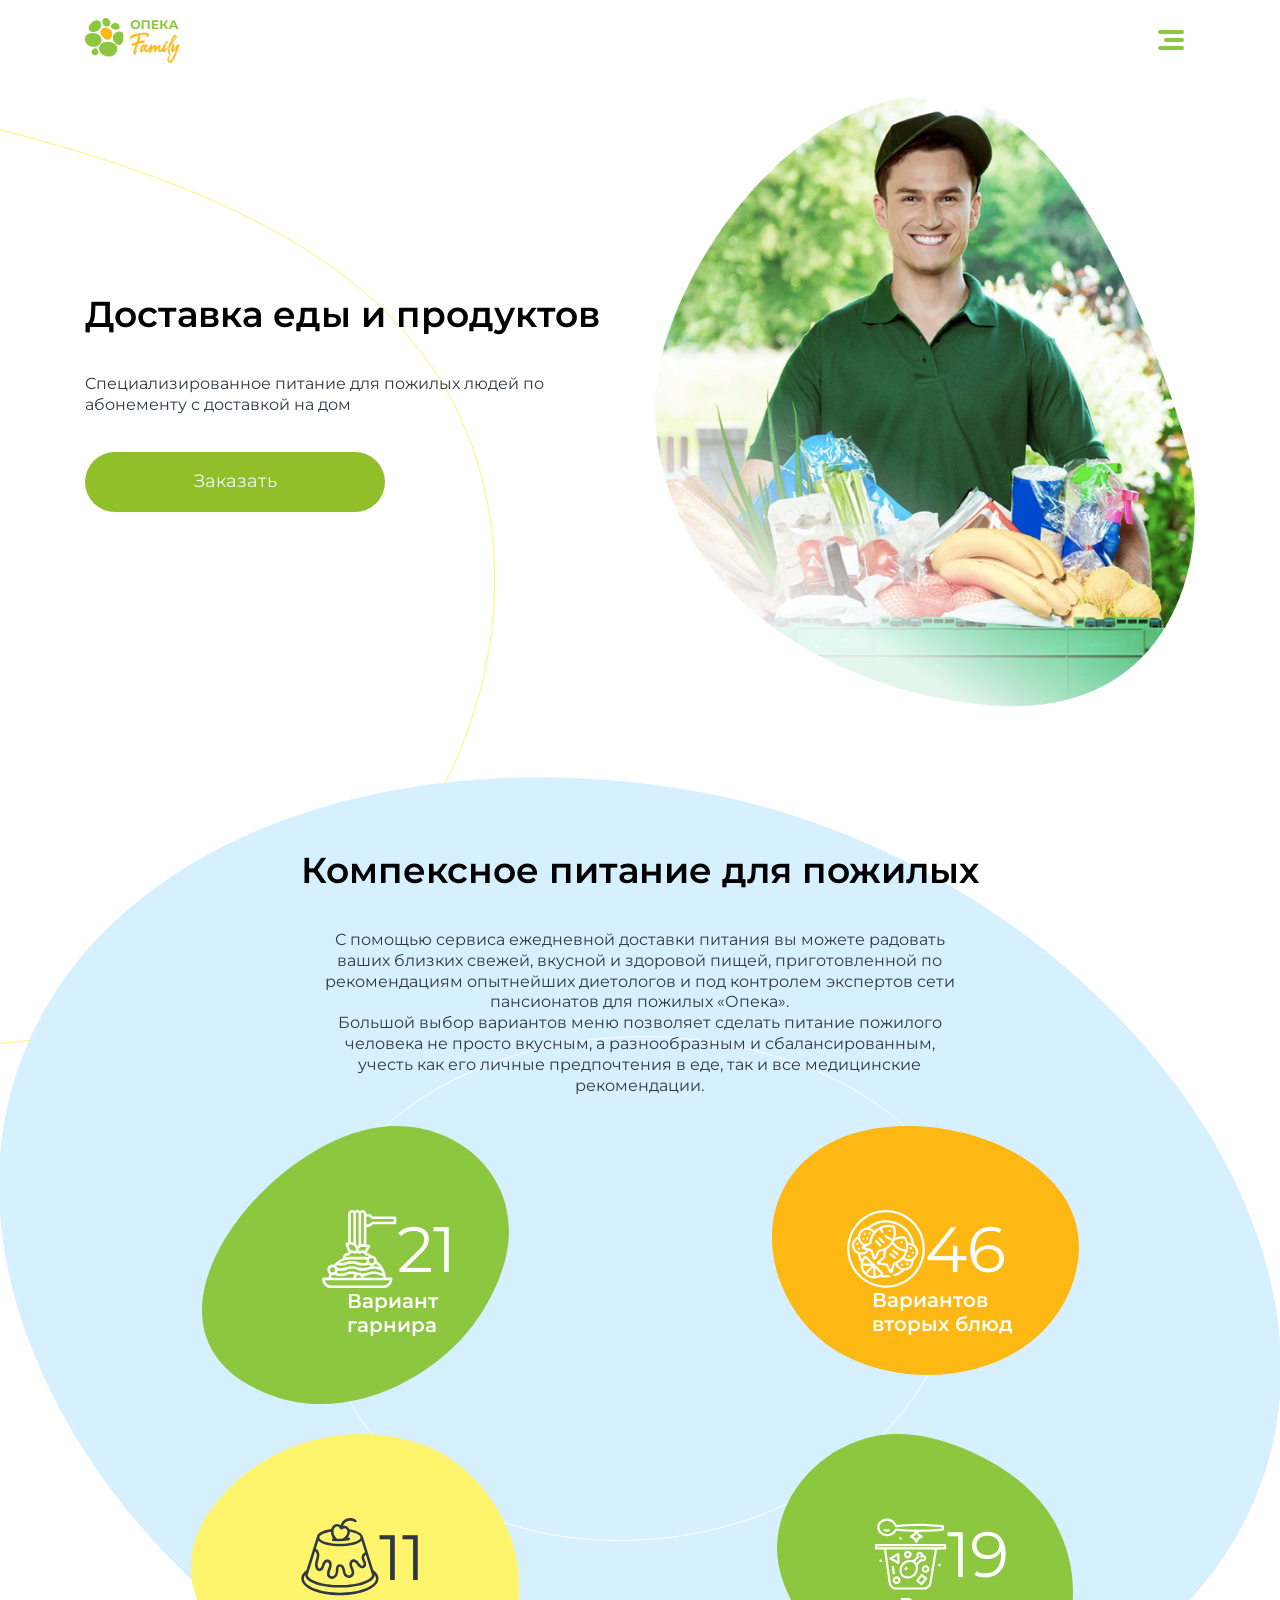
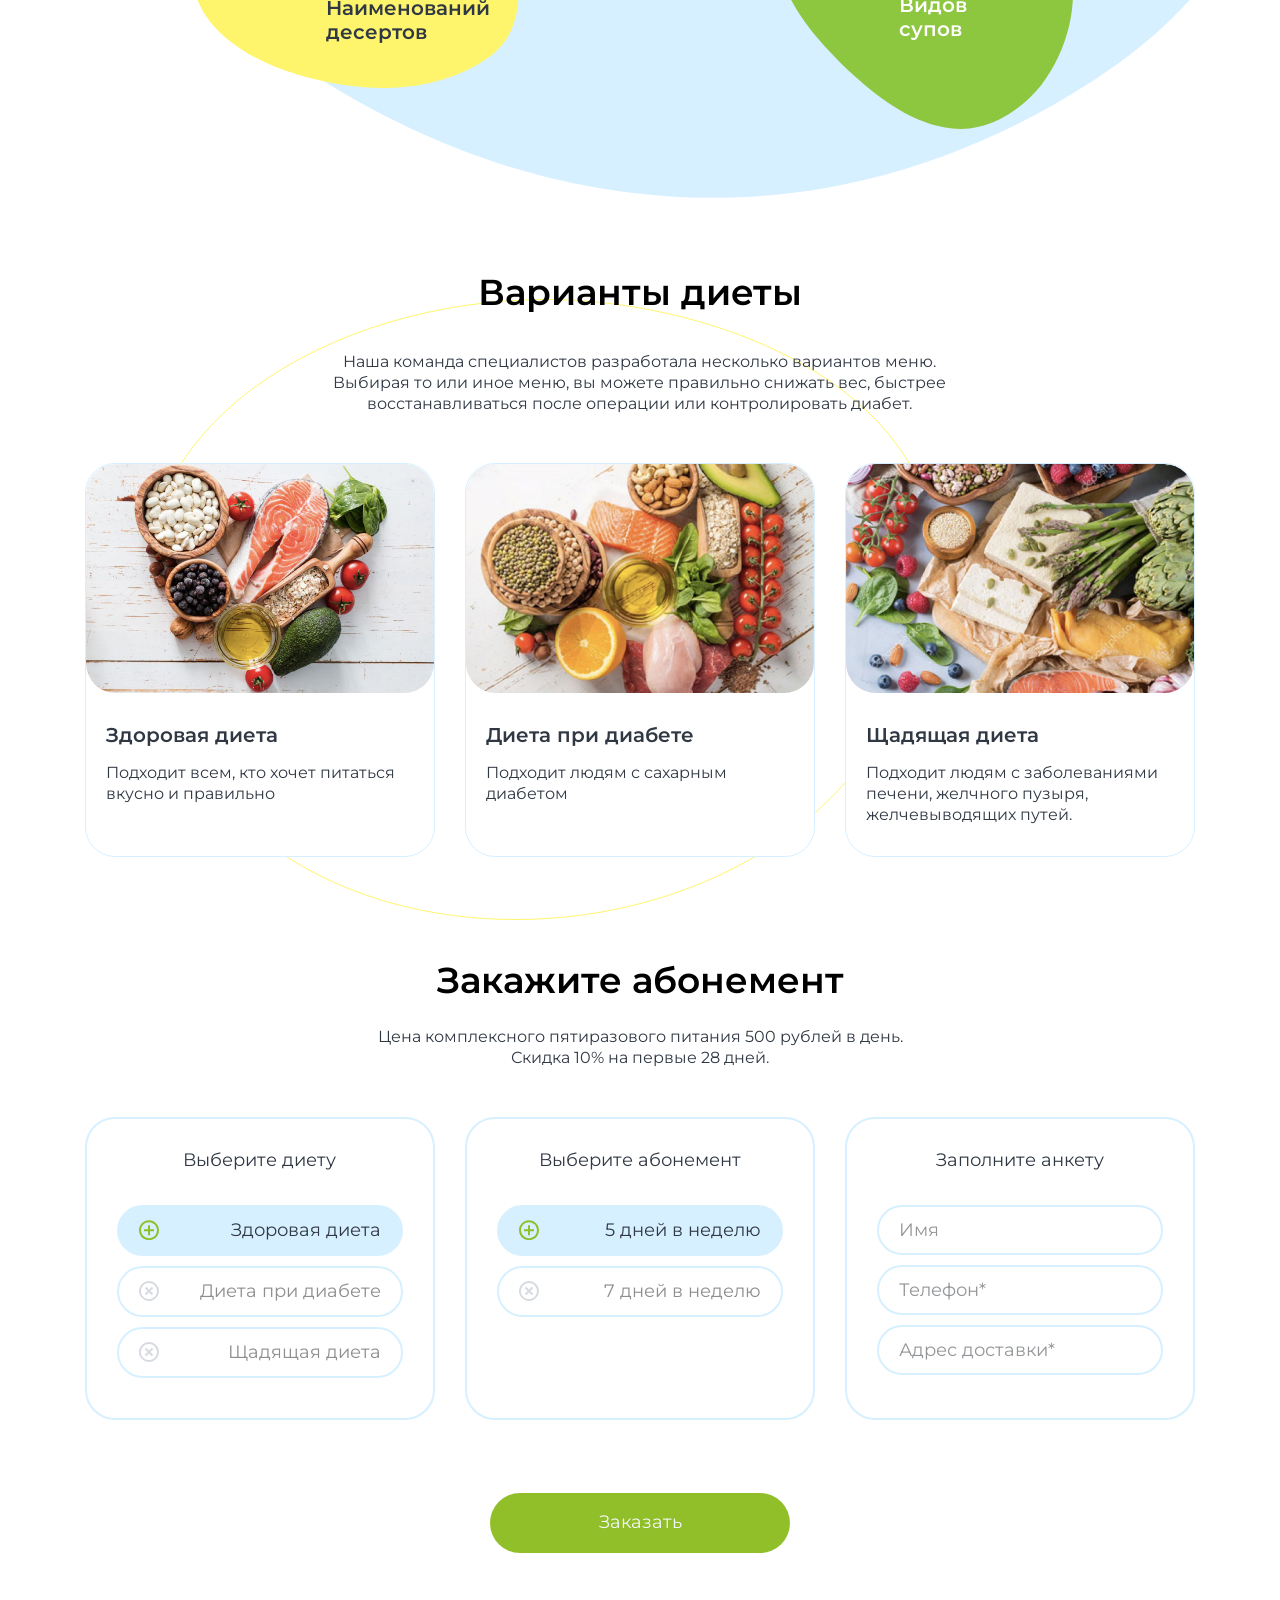
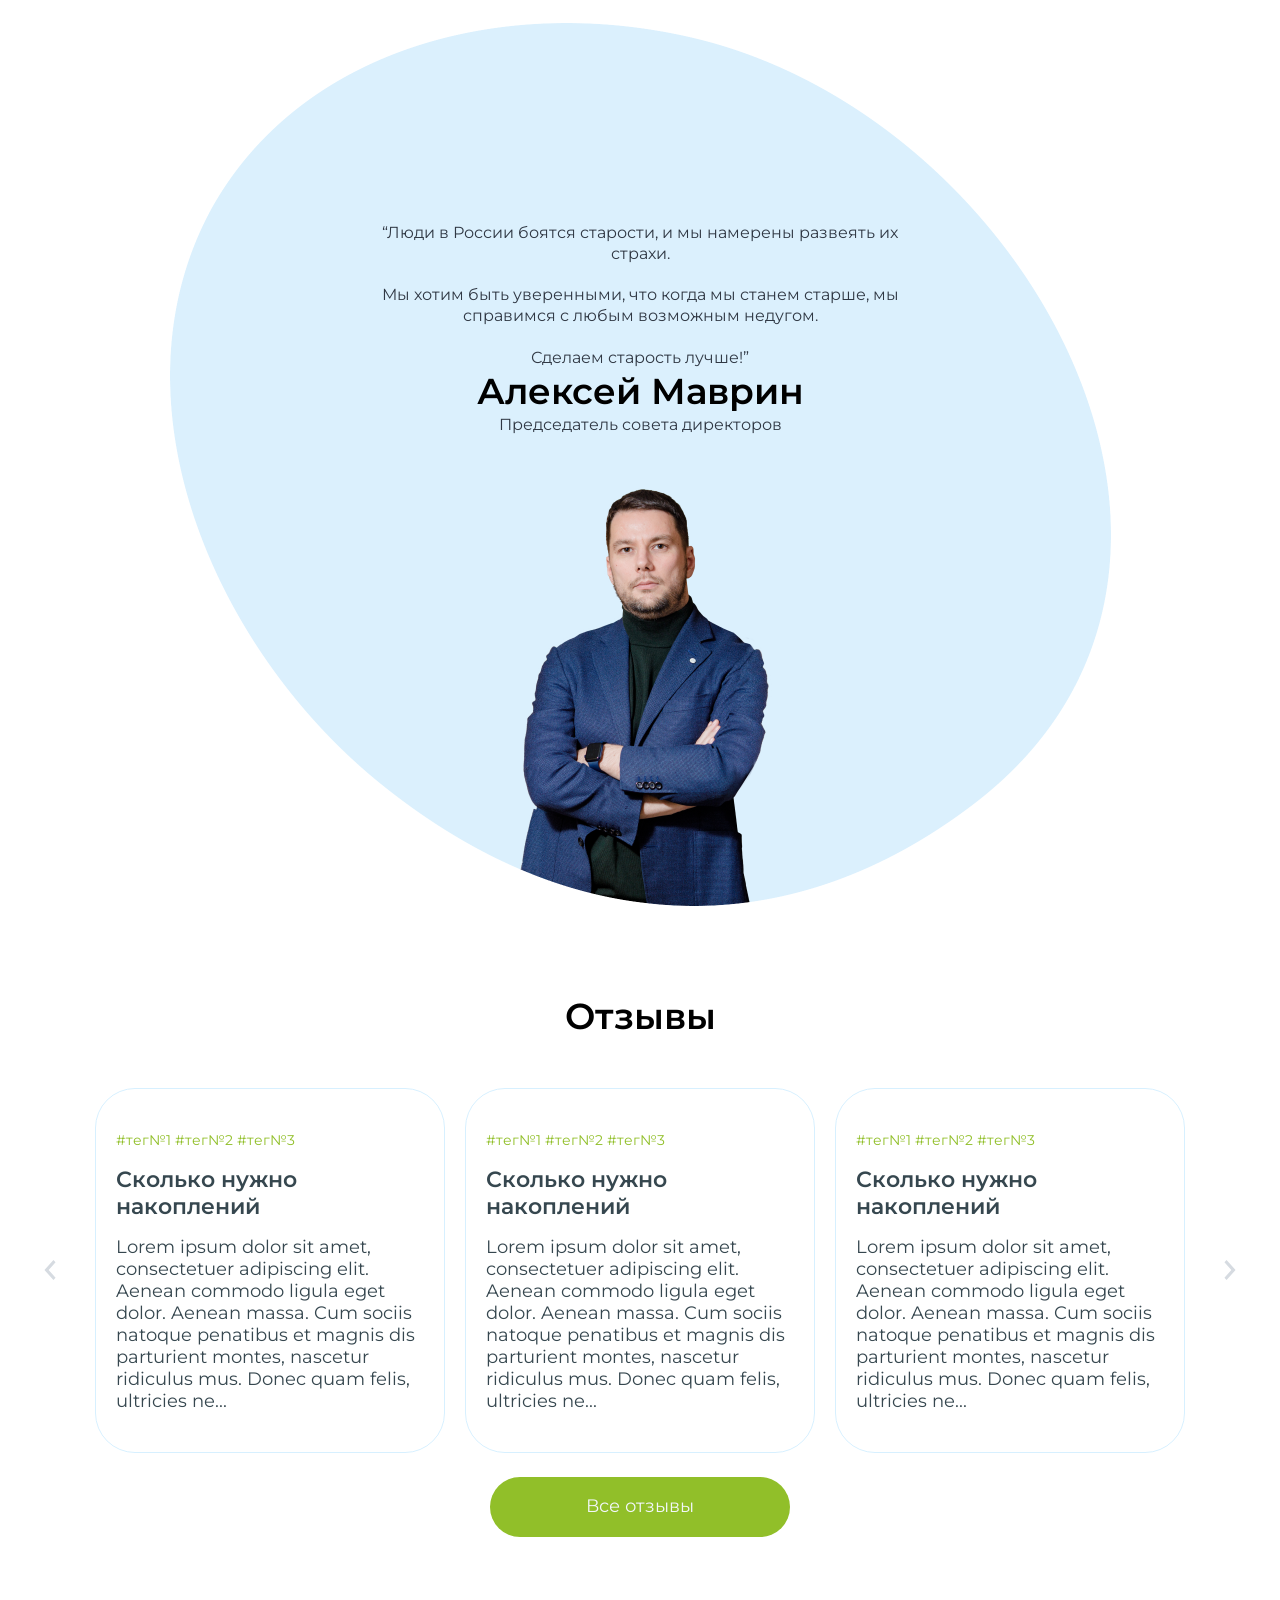
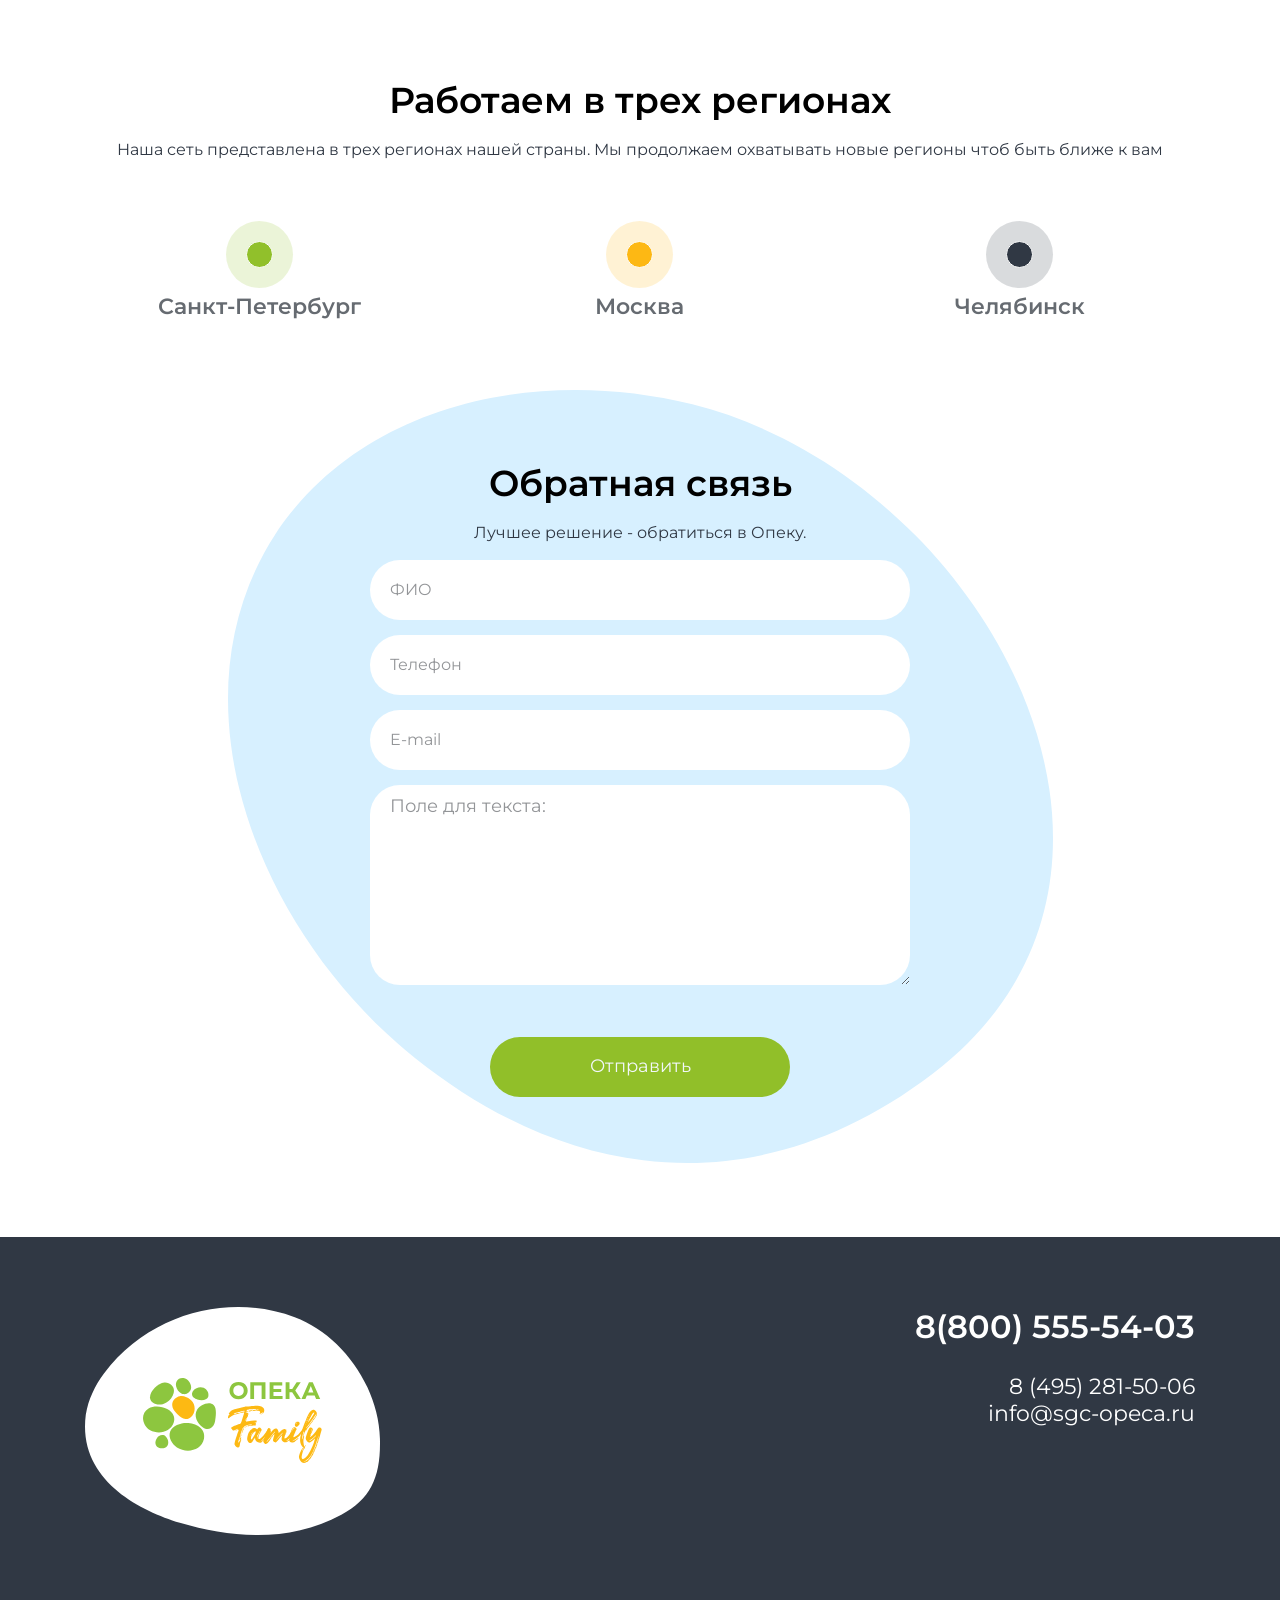
==== commit aa661fca: "delivery fixes" ====
--- a/dilivery.html
+++ b/dilivery.html
@@ -266,7 +266,7 @@
 								<div class="step-block__title">Заполните анкету</div>
 	
 								<input type="text" class="form-order__input form-order__input_h-50" placeholder="Имя">
-								<input type="text" class="form-order__input form-order__input_h-50" placeholder="Телефон*">
+								<input type="text" class="form-order__input form-order__input_tel form-order__input_h-50" placeholder="Телефон*">
 								<input type="text" class="form-order__input form-order__input_h-50" placeholder="Адрес доставки*">
 							</div>
 						</div>
@@ -418,7 +418,7 @@
 					<div class="row justify-content-center">
 						<div class="col-lg-6 col-md-5">
 							<input type="text" placeholder="ФИО" class="form__input">
-							<input type="text" placeholder="Телефон" class="form__input">
+							<input type="text" placeholder="Телефон" class="form__input form__input_tel">
 							<input type="text" placeholder="E-mail" class="form__input">
 							
 							<textarea class="form__text" placeholder="Поле для текста:"></textarea>
--- a/css/main.min.css
+++ b/css/main.min.css
@@ -1 +1 @@
-@import url(https://fonts.googleapis.com/css?family=Montserrat:400,500,600,800&display=swap);.slick-slider{position:relative;display:block;box-sizing:border-box;-webkit-user-select:none;-moz-user-select:none;-ms-user-select:none;user-select:none;-webkit-touch-callout:none;-khtml-user-select:none;-ms-touch-action:pan-y;touch-action:pan-y;-webkit-tap-highlight-color:transparent}.slick-list{position:relative;display:block;overflow:hidden;margin:0;padding:0}.slick-list:focus{outline:0}.slick-list.dragging{cursor:pointer;cursor:hand}.slick-slider .slick-list,.slick-slider .slick-track{-webkit-transform:translate3d(0,0,0);-moz-transform:translate3d(0,0,0);-ms-transform:translate3d(0,0,0);-o-transform:translate3d(0,0,0);transform:translate3d(0,0,0)}.slick-track{position:relative;top:0;left:0;display:block;margin-left:auto;margin-right:auto}.slick-track:after,.slick-track:before{display:table;content:''}.slick-track:after{clear:both}.slick-loading .slick-track{visibility:hidden}.slick-slide{display:none;float:left;height:100%;min-height:1px}[dir=rtl] .slick-slide{float:right}.slick-slide img{display:block}.slick-slide.slick-loading img{display:none}.slick-slide.dragging img{pointer-events:none}.slick-initialized .slick-slide{display:block}.slick-loading .slick-slide{visibility:hidden}.slick-vertical .slick-slide{display:block;height:auto;border:1px solid transparent}.slick-arrow.slick-hidden{display:none}.logo{display:inline-block;width:95px;height:45px;background-position:0 0;background-repeat:no-repeat;background-image:url(../img/logo.svg)}.menu-toggler{width:48px;height:48px;display:inline-block;background-position:0 0;background-repeat:no-repeat;background-image:url(../img/menu.svg);cursor:pointer;-webkit-transition:.3s ease;-o-transition:.3s ease;transition:.3s ease}.menu-toggler:hover{opacity:.8}.heading_md{font-weight:600;font-size:36px;line-height:130%;color:#000}.main-wrapper{position:relative;overflow:hidden;width:100%;max-width:100%}.text-center{text-align:center}.pt{padding-top:70px}.pb{padding-bottom:70px}.w-auto{width:auto!important}.btn{background:#91bf29;border-radius:30px;font-size:18px;color:#f2f7fa;border:0;height:60px;width:300px;cursor:pointer;-webkit-transition:.3s ease;-o-transition:.3s ease;transition:.3s ease}.btn:hover{opacity:.8}a.btn{display:inline-block;line-height:60px;text-decoration:none!important}.text{font-size:16px;line-height:130%;color:#303844}.text ul li{font-style:normal;font-weight:400;font-size:16px;line-height:140%;color:#666b71;list-style-type:none;padding-left:20px;position:relative}.text ul li:before{content:"";width:3px;height:3px;background-color:#666b71;position:absolute;top:8px;left:0;border-radius:50%}.slick-next,.slick-prev{width:50px;height:50px;border-radius:50%;background-color:rgba(255,255,255,.5);border:0;position:absolute;top:50%;margin-top:-25px;cursor:pointer;display:-webkit-box;display:-webkit-flex;display:-ms-flexbox;display:flex;z-index:10}.slick-next svg,.slick-prev svg{margin:auto}.slick-next svg path,.slick-prev svg path{-webkit-transition:.3s ease;-o-transition:.3s ease;transition:.3s ease}.slick-next:hover svg path,.slick-prev:hover svg path{fill:#91bf29}.slick-prev{left:-60px}.slick-next{right:-60px}.slick-next svg{-webkit-transform:rotate(180deg);-ms-transform:rotate(180deg);transform:rotate(180deg)}.slider .slick-dots{width:100%;display:-webkit-box;display:-webkit-flex;display:-ms-flexbox;display:flex;-webkit-box-pack:center;-webkit-justify-content:center;-ms-flex-pack:center;justify-content:center}.slider .slick-dots li{list-style-type:none;width:10px;height:10px;display:-webkit-inline-box;display:-webkit-inline-flex;display:-ms-inline-flexbox;display:inline-flex;margin-right:10px}.slider .slick-dots li button{border:0;text-indent:-99999px;width:10px;height:10px;border-radius:50%;background-color:#e6e7e8;-webkit-transition:.3s ease;-o-transition:.3s ease;transition:.3s ease;cursor:pointer}.slider .slick-dots li button:hover{background-color:#91bf29}.slider .slick-dots li.slick-active button{background-color:#91bf29}.egg{background-repeat:no-repeat;background-position:0 0;margin-top:30px;display:inline-block}.egg__digit{display:-webkit-box;display:-webkit-flex;display:-ms-flexbox;display:flex}.egg__digit img{position:relative;left:25px}.egg__digit span{font-style:normal;font-weight:400;font-size:64px;line-height:78px;color:#fff}.egg__digit_no-left img{left:0}.egg__title{font-style:normal;font-weight:600;font-size:20px;line-height:24px;color:#fff;text-align:left;width:150px;padding-left:25px}.egg_black .egg__digit span{color:#303844}.egg_black .egg__title{color:#303844}.egg_1{background-image:url(../img/egg1.svg);width:307px;height:278px;padding-top:84px;padding-left:120px}.egg_2{background-image:url(../img/egg2.svg);width:307px;height:249px;padding-top:84px;padding-left:75px}.egg_3{background-image:url(../img/egg3.svg);width:328px;height:254px;padding-top:84px;padding-left:110px}.egg_4{background-image:url(../img/egg4.svg);width:296px;height:295px;padding-top:81px;padding-left:97px}.egg_5{background-image:url(../img/egg5.svg);width:261px;height:265px;padding-top:80px;padding-left:60px}.egg_6{background-image:url(../img/egg6.svg);width:307px;height:287px;padding-top:80px;padding-left:70px}.egg_01{background-image:url(../img/egg01.svg);width:269px;height:213px}.egg_02{background-image:url(../img/egg02.svg);width:293px;height:255px}.egg_03{background-image:url(../img/egg03.svg);width:301px;height:255px}.egg_v2{padding-top:90px;padding-left:20px}.egg_v2 .egg__title{font-size:18px;font-weight:400;width:100%}.egg_v2 .egg__digit span{font-size:52px;line-height:1.21;text-align:center}.card{border:1px solid #d7f0ff;border-radius:30px;overflow:hidden;height:100%;background-color:#fff}.card__img img{border-radius:30px;max-width:100%;height:auto}.card__title{font-style:normal;font-weight:600;font-size:20px;line-height:24px;color:#303844;margin-bottom:16px}.card__content{padding:30px 20px}.col-card{margin-bottom:30px}.form__input{background:#fff;border-radius:30px;width:100%;height:60px;border:0;padding-left:20px;padding-right:20px;margin-bottom:15px}.form__text{background:#fff;border-radius:30px;width:100%;height:60px;border:0;font-size:18px;padding-left:20px;padding-right:20px;padding-top:10px;padding-bottom:10px;height:200px;margin-bottom:20px}.form .btn{margin-left:auto;margin-right:auto;display:block;margin-top:27px}.list{font-size:18px;line-height:140%;color:#303844;padding-left:28px;background-repeat:no-repeat;background-position:0 0;margin-top:60px}.list_1{background-image:url(../img/point1.svg)}.list_2{background-image:url(../img/point2.svg)}.list_3{background-image:url(../img/point3.svg)}.list_4{background-image:url(../img/point4.svg)}.list_5{background-image:url(../img/point5.svg)}.list_6{background-image:url(../img/point6.svg)}.feedback__item{height:100%;border:1px solid #d7f0ff;border-radius:40px;padding-left:20px;padding-right:20px;padding-top:40px;padding-bottom:40px}.feedback__item-tags{margin-bottom:16px}.feedback__item-tags a{text-decoration:none;font-size:14px;line-height:17px;color:#91bf29}.feedback__item-title{font-weight:600;font-size:22px;line-height:27px;color:#36474f;margin-bottom:16px}.feedback__item-text{font-size:18px;line-height:22px;color:#36474f}.feedback__item{margin-left:10px;margin-right:10px}.city{font-weight:600;font-size:22px;line-height:27px;text-align:center;color:#666b71}.section_region .heading{margin-bottom:16px}.section_region .row-1{margin-top:60px}.point{position:relative;width:67px;height:67px;border-radius:50%;display:inline-block}.point:after{content:"";display:block;width:27px;height:27px;border-radius:50%;position:absolute;left:50%;top:50%;margin-top:-13.5px;margin-left:-13.5px;border:1px solid #fff}.point_1{background-color:rgba(145,192,43,.18)}.point_1:after{background-color:#91c02b}.point_2{background-color:rgba(253,184,20,.18)}.point_2:after{background-color:#fdb814}.point_3{background-color:rgba(48,56,68,.18)}.point_3:after{background-color:#303844}.form-order__input,.form-order__text{width:100%;height:60px;border:1px solid #d6dbe1;border-radius:30px;padding-left:20px;padding-right:20px;font-size:18px;color:#303844;margin-bottom:30px;-webkit-transition:.3s ease;-o-transition:.3s ease;transition:.3s ease;margin-bottom:10px!important}.form-order__input:focus,.form-order__text:focus{border-color:#d7f0ff;background-color:#d7f0ff}.form-order__input_h-50,.form-order__text_h-50{height:50px}.form-order__input_fz-16,.form-order__text_fz-16{font-size:16px}.form-order .radios p{padding:0;margin:0}.form-order .radios label{margin-bottom:10px;width:100%;background-color:#fff;font-size:18px;color:#8e8e8e;border-radius:20px;position:relative;padding-right:20px;padding-left:45px;padding-top:12px;padding-bottom:11px;border:2px solid #d7f0ff}.form-order .radios [type=radio]:checked,.form-order .radios [type=radio]:not(:checked){position:absolute;left:-9999px}.form-order .radios [type=radio]:checked+label{color:#303844}.form-order .radios [type=radio]:checked+label,.form-order .radios [type=radio]:not(:checked)+label{position:relative;cursor:pointer;display:inline-block}.form-order .radios [type=radio]:checked+label:after,.form-order .radios [type=radio]:not(:checked)+label:after{content:'';width:20px;height:20px;background-repeat:no-repeat;background-position:0 0;background-image:url(../img/active.svg);position:absolute;top:50%;margin-top:-10px;left:20px;-webkit-transform:rotate(0);-ms-transform:rotate(0);transform:rotate(0)}.form-order .radios [type=radio]:not(:checked)+label:after{background-image:url(../img/common.svg);-webkit-transform:rotate(45deg);-ms-transform:rotate(45deg);transform:rotate(45deg)}.form-order .radios [type=radio]:checked+label{background-color:#d7f0ff}.step-block{background-color:#fff;display:-webkit-box;display:-webkit-flex;display:-ms-flexbox;display:flex;-webkit-box-orient:vertical;-webkit-box-direction:normal;-webkit-flex-direction:column;-ms-flex-direction:column;flex-direction:column;height:100%;padding:30px;border:2px solid #d7f0ff;border-radius:30px;padding-bottom:10px;text-align:right}.step-block__title{text-align:center;font-size:18px;color:#303844;margin-bottom:32px}*,::after,::before{-webkit-box-sizing:border-box;box-sizing:border-box}html{font-family:sans-serif;line-height:1.15;-webkit-text-size-adjust:100%;-ms-text-size-adjust:100%;-ms-overflow-style:scrollbar;-webkit-tap-highlight-color:transparent}@-ms-viewport{width:device-width}article,aside,dialog,figcaption,figure,footer,header,hgroup,main,nav,section{display:block}body{margin:0;font-family:-apple-system,BlinkMacSystemFont,"Segoe UI",Roboto,"Helvetica Neue",Arial,sans-serif,"Apple Color Emoji","Segoe UI Emoji","Segoe UI Symbol";font-size:1rem;font-weight:400;line-height:1.5;color:#212529;text-align:left;background-color:#fff}[tabindex="-1"]:focus{outline:0!important}hr{-webkit-box-sizing:content-box;box-sizing:content-box;height:0;overflow:visible}h1,h2,h3,h4,h5,h6{margin-top:0;margin-bottom:.5rem}p{margin-top:0;margin-bottom:1rem}abbr[data-original-title],abbr[title]{text-decoration:underline;-webkit-text-decoration:underline dotted;text-decoration:underline dotted;cursor:help;border-bottom:0}address{margin-bottom:1rem;font-style:normal;line-height:inherit}dl,ol,ul{margin-top:0;margin-bottom:1rem}ol ol,ol ul,ul ol,ul ul{margin-bottom:0}dt{font-weight:700}dd{margin-bottom:.5rem;margin-left:0}blockquote{margin:0 0 1rem}dfn{font-style:italic}b,strong{font-weight:bolder}small{font-size:80%}sub,sup{position:relative;font-size:75%;line-height:0;vertical-align:baseline}sub{bottom:-.25em}sup{top:-.5em}a{color:#007bff;text-decoration:none;background-color:transparent;-webkit-text-decoration-skip:objects}a:hover{color:#0056b3;text-decoration:underline}a:not([href]):not([tabindex]){color:inherit;text-decoration:none}a:not([href]):not([tabindex]):focus,a:not([href]):not([tabindex]):hover{color:inherit;text-decoration:none}a:not([href]):not([tabindex]):focus{outline:0}code,kbd,pre,samp{font-family:monospace,monospace;font-size:1em}pre{margin-top:0;margin-bottom:1rem;overflow:auto;-ms-overflow-style:scrollbar}figure{margin:0 0 1rem}img{vertical-align:middle;border-style:none}svg:not(:root){overflow:hidden}table{border-collapse:collapse}caption{padding-top:.75rem;padding-bottom:.75rem;color:#6c757d;text-align:left;caption-side:bottom}th{text-align:inherit}label{display:inline-block;margin-bottom:.5rem}button{border-radius:0}button:focus{outline:1px dotted;outline:5px auto -webkit-focus-ring-color}button,input,optgroup,select,textarea{margin:0;font-family:inherit;font-size:inherit;line-height:inherit}button,input{overflow:visible}button,select{text-transform:none}[type=reset],[type=submit],button,html [type=button]{-webkit-appearance:button}[type=button]::-moz-focus-inner,[type=reset]::-moz-focus-inner,[type=submit]::-moz-focus-inner,button::-moz-focus-inner{padding:0;border-style:none}input[type=checkbox],input[type=radio]{-webkit-box-sizing:border-box;box-sizing:border-box;padding:0}input[type=date],input[type=datetime-local],input[type=month],input[type=time]{-webkit-appearance:listbox}textarea{overflow:auto;resize:vertical}fieldset{min-width:0;padding:0;margin:0;border:0}legend{display:block;width:100%;max-width:100%;padding:0;margin-bottom:.5rem;font-size:1.5rem;line-height:inherit;color:inherit;white-space:normal}progress{vertical-align:baseline}[type=number]::-webkit-inner-spin-button,[type=number]::-webkit-outer-spin-button{height:auto}[type=search]{outline-offset:-2px;-webkit-appearance:none}[type=search]::-webkit-search-cancel-button,[type=search]::-webkit-search-decoration{-webkit-appearance:none}::-webkit-file-upload-button{font:inherit;-webkit-appearance:button}output{display:inline-block}summary{display:list-item;cursor:pointer}template{display:none}[hidden]{display:none!important}@-ms-viewport{width:device-width}html{-webkit-box-sizing:border-box;box-sizing:border-box;-ms-overflow-style:scrollbar}*,::after,::before{-webkit-box-sizing:inherit;box-sizing:inherit}.container{width:100%;padding-right:15px;padding-left:15px;margin-right:auto;margin-left:auto}@media (min-width:576px){.container{max-width:540px}}@media (min-width:768px){.container{max-width:720px}}@media (min-width:992px){.container{max-width:960px}}@media (min-width:1200px){.container{max-width:1140px}}.container-fluid{width:100%;padding-right:15px;padding-left:15px;margin-right:auto;margin-left:auto}.row{display:-webkit-box;display:-webkit-flex;display:-ms-flexbox;display:flex;-webkit-flex-wrap:wrap;-ms-flex-wrap:wrap;flex-wrap:wrap;margin-right:-15px;margin-left:-15px}.no-gutters{margin-right:0;margin-left:0}.no-gutters>.col,.no-gutters>[class*=col-]{padding-right:0;padding-left:0}.col,.col-1,.col-10,.col-11,.col-12,.col-2,.col-3,.col-4,.col-5,.col-6,.col-7,.col-8,.col-9,.col-auto,.col-lg,.col-lg-1,.col-lg-10,.col-lg-11,.col-lg-12,.col-lg-2,.col-lg-3,.col-lg-4,.col-lg-5,.col-lg-6,.col-lg-7,.col-lg-8,.col-lg-9,.col-lg-auto,.col-md,.col-md-1,.col-md-10,.col-md-11,.col-md-12,.col-md-2,.col-md-3,.col-md-4,.col-md-5,.col-md-6,.col-md-7,.col-md-8,.col-md-9,.col-md-auto,.col-sm,.col-sm-1,.col-sm-10,.col-sm-11,.col-sm-12,.col-sm-2,.col-sm-3,.col-sm-4,.col-sm-5,.col-sm-6,.col-sm-7,.col-sm-8,.col-sm-9,.col-sm-auto,.col-xl,.col-xl-1,.col-xl-10,.col-xl-11,.col-xl-12,.col-xl-2,.col-xl-3,.col-xl-4,.col-xl-5,.col-xl-6,.col-xl-7,.col-xl-8,.col-xl-9,.col-xl-auto{position:relative;width:100%;min-height:1px;padding-right:15px;padding-left:15px}.col{-webkit-flex-basis:0;-ms-flex-preferred-size:0;flex-basis:0;-webkit-box-flex:1;-webkit-flex-grow:1;-ms-flex-positive:1;flex-grow:1;max-width:100%}.col-auto{-webkit-box-flex:0;-webkit-flex:0 0 auto;-ms-flex:0 0 auto;flex:0 0 auto;width:auto;max-width:none}.col-1{-webkit-box-flex:0;-webkit-flex:0 0 8.33333%;-ms-flex:0 0 8.33333%;flex:0 0 8.33333%;max-width:8.33333%}.col-2{-webkit-box-flex:0;-webkit-flex:0 0 16.66667%;-ms-flex:0 0 16.66667%;flex:0 0 16.66667%;max-width:16.66667%}.col-3{-webkit-box-flex:0;-webkit-flex:0 0 25%;-ms-flex:0 0 25%;flex:0 0 25%;max-width:25%}.col-4{-webkit-box-flex:0;-webkit-flex:0 0 33.33333%;-ms-flex:0 0 33.33333%;flex:0 0 33.33333%;max-width:33.33333%}.col-5{-webkit-box-flex:0;-webkit-flex:0 0 41.66667%;-ms-flex:0 0 41.66667%;flex:0 0 41.66667%;max-width:41.66667%}.col-6{-webkit-box-flex:0;-webkit-flex:0 0 50%;-ms-flex:0 0 50%;flex:0 0 50%;max-width:50%}.col-7{-webkit-box-flex:0;-webkit-flex:0 0 58.33333%;-ms-flex:0 0 58.33333%;flex:0 0 58.33333%;max-width:58.33333%}.col-8{-webkit-box-flex:0;-webkit-flex:0 0 66.66667%;-ms-flex:0 0 66.66667%;flex:0 0 66.66667%;max-width:66.66667%}.col-9{-webkit-box-flex:0;-webkit-flex:0 0 75%;-ms-flex:0 0 75%;flex:0 0 75%;max-width:75%}.col-10{-webkit-box-flex:0;-webkit-flex:0 0 83.33333%;-ms-flex:0 0 83.33333%;flex:0 0 83.33333%;max-width:83.33333%}.col-11{-webkit-box-flex:0;-webkit-flex:0 0 91.66667%;-ms-flex:0 0 91.66667%;flex:0 0 91.66667%;max-width:91.66667%}.col-12{-webkit-box-flex:0;-webkit-flex:0 0 100%;-ms-flex:0 0 100%;flex:0 0 100%;max-width:100%}.order-first{-webkit-box-ordinal-group:0;-webkit-order:-1;-ms-flex-order:-1;order:-1}.order-last{-webkit-box-ordinal-group:14;-webkit-order:13;-ms-flex-order:13;order:13}.order-0{-webkit-box-ordinal-group:1;-webkit-order:0;-ms-flex-order:0;order:0}.order-1{-webkit-box-ordinal-group:2;-webkit-order:1;-ms-flex-order:1;order:1}.order-2{-webkit-box-ordinal-group:3;-webkit-order:2;-ms-flex-order:2;order:2}.order-3{-webkit-box-ordinal-group:4;-webkit-order:3;-ms-flex-order:3;order:3}.order-4{-webkit-box-ordinal-group:5;-webkit-order:4;-ms-flex-order:4;order:4}.order-5{-webkit-box-ordinal-group:6;-webkit-order:5;-ms-flex-order:5;order:5}.order-6{-webkit-box-ordinal-group:7;-webkit-order:6;-ms-flex-order:6;order:6}.order-7{-webkit-box-ordinal-group:8;-webkit-order:7;-ms-flex-order:7;order:7}.order-8{-webkit-box-ordinal-group:9;-webkit-order:8;-ms-flex-order:8;order:8}.order-9{-webkit-box-ordinal-group:10;-webkit-order:9;-ms-flex-order:9;order:9}.order-10{-webkit-box-ordinal-group:11;-webkit-order:10;-ms-flex-order:10;order:10}.order-11{-webkit-box-ordinal-group:12;-webkit-order:11;-ms-flex-order:11;order:11}.order-12{-webkit-box-ordinal-group:13;-webkit-order:12;-ms-flex-order:12;order:12}.offset-1{margin-left:8.33333%}.offset-2{margin-left:16.66667%}.offset-3{margin-left:25%}.offset-4{margin-left:33.33333%}.offset-5{margin-left:41.66667%}.offset-6{margin-left:50%}.offset-7{margin-left:58.33333%}.offset-8{margin-left:66.66667%}.offset-9{margin-left:75%}.offset-10{margin-left:83.33333%}.offset-11{margin-left:91.66667%}@media (min-width:576px){.col-sm{-webkit-flex-basis:0;-ms-flex-preferred-size:0;flex-basis:0;-webkit-box-flex:1;-webkit-flex-grow:1;-ms-flex-positive:1;flex-grow:1;max-width:100%}.col-sm-auto{-webkit-box-flex:0;-webkit-flex:0 0 auto;-ms-flex:0 0 auto;flex:0 0 auto;width:auto;max-width:none}.col-sm-1{-webkit-box-flex:0;-webkit-flex:0 0 8.33333%;-ms-flex:0 0 8.33333%;flex:0 0 8.33333%;max-width:8.33333%}.col-sm-2{-webkit-box-flex:0;-webkit-flex:0 0 16.66667%;-ms-flex:0 0 16.66667%;flex:0 0 16.66667%;max-width:16.66667%}.col-sm-3{-webkit-box-flex:0;-webkit-flex:0 0 25%;-ms-flex:0 0 25%;flex:0 0 25%;max-width:25%}.col-sm-4{-webkit-box-flex:0;-webkit-flex:0 0 33.33333%;-ms-flex:0 0 33.33333%;flex:0 0 33.33333%;max-width:33.33333%}.col-sm-5{-webkit-box-flex:0;-webkit-flex:0 0 41.66667%;-ms-flex:0 0 41.66667%;flex:0 0 41.66667%;max-width:41.66667%}.col-sm-6{-webkit-box-flex:0;-webkit-flex:0 0 50%;-ms-flex:0 0 50%;flex:0 0 50%;max-width:50%}.col-sm-7{-webkit-box-flex:0;-webkit-flex:0 0 58.33333%;-ms-flex:0 0 58.33333%;flex:0 0 58.33333%;max-width:58.33333%}.col-sm-8{-webkit-box-flex:0;-webkit-flex:0 0 66.66667%;-ms-flex:0 0 66.66667%;flex:0 0 66.66667%;max-width:66.66667%}.col-sm-9{-webkit-box-flex:0;-webkit-flex:0 0 75%;-ms-flex:0 0 75%;flex:0 0 75%;max-width:75%}.col-sm-10{-webkit-box-flex:0;-webkit-flex:0 0 83.33333%;-ms-flex:0 0 83.33333%;flex:0 0 83.33333%;max-width:83.33333%}.col-sm-11{-webkit-box-flex:0;-webkit-flex:0 0 91.66667%;-ms-flex:0 0 91.66667%;flex:0 0 91.66667%;max-width:91.66667%}.col-sm-12{-webkit-box-flex:0;-webkit-flex:0 0 100%;-ms-flex:0 0 100%;flex:0 0 100%;max-width:100%}.order-sm-first{-webkit-box-ordinal-group:0;-webkit-order:-1;-ms-flex-order:-1;order:-1}.order-sm-last{-webkit-box-ordinal-group:14;-webkit-order:13;-ms-flex-order:13;order:13}.order-sm-0{-webkit-box-ordinal-group:1;-webkit-order:0;-ms-flex-order:0;order:0}.order-sm-1{-webkit-box-ordinal-group:2;-webkit-order:1;-ms-flex-order:1;order:1}.order-sm-2{-webkit-box-ordinal-group:3;-webkit-order:2;-ms-flex-order:2;order:2}.order-sm-3{-webkit-box-ordinal-group:4;-webkit-order:3;-ms-flex-order:3;order:3}.order-sm-4{-webkit-box-ordinal-group:5;-webkit-order:4;-ms-flex-order:4;order:4}.order-sm-5{-webkit-box-ordinal-group:6;-webkit-order:5;-ms-flex-order:5;order:5}.order-sm-6{-webkit-box-ordinal-group:7;-webkit-order:6;-ms-flex-order:6;order:6}.order-sm-7{-webkit-box-ordinal-group:8;-webkit-order:7;-ms-flex-order:7;order:7}.order-sm-8{-webkit-box-ordinal-group:9;-webkit-order:8;-ms-flex-order:8;order:8}.order-sm-9{-webkit-box-ordinal-group:10;-webkit-order:9;-ms-flex-order:9;order:9}.order-sm-10{-webkit-box-ordinal-group:11;-webkit-order:10;-ms-flex-order:10;order:10}.order-sm-11{-webkit-box-ordinal-group:12;-webkit-order:11;-ms-flex-order:11;order:11}.order-sm-12{-webkit-box-ordinal-group:13;-webkit-order:12;-ms-flex-order:12;order:12}.offset-sm-0{margin-left:0}.offset-sm-1{margin-left:8.33333%}.offset-sm-2{margin-left:16.66667%}.offset-sm-3{margin-left:25%}.offset-sm-4{margin-left:33.33333%}.offset-sm-5{margin-left:41.66667%}.offset-sm-6{margin-left:50%}.offset-sm-7{margin-left:58.33333%}.offset-sm-8{margin-left:66.66667%}.offset-sm-9{margin-left:75%}.offset-sm-10{margin-left:83.33333%}.offset-sm-11{margin-left:91.66667%}}@media (min-width:768px){.col-md{-webkit-flex-basis:0;-ms-flex-preferred-size:0;flex-basis:0;-webkit-box-flex:1;-webkit-flex-grow:1;-ms-flex-positive:1;flex-grow:1;max-width:100%}.col-md-auto{-webkit-box-flex:0;-webkit-flex:0 0 auto;-ms-flex:0 0 auto;flex:0 0 auto;width:auto;max-width:none}.col-md-1{-webkit-box-flex:0;-webkit-flex:0 0 8.33333%;-ms-flex:0 0 8.33333%;flex:0 0 8.33333%;max-width:8.33333%}.col-md-2{-webkit-box-flex:0;-webkit-flex:0 0 16.66667%;-ms-flex:0 0 16.66667%;flex:0 0 16.66667%;max-width:16.66667%}.col-md-3{-webkit-box-flex:0;-webkit-flex:0 0 25%;-ms-flex:0 0 25%;flex:0 0 25%;max-width:25%}.col-md-4{-webkit-box-flex:0;-webkit-flex:0 0 33.33333%;-ms-flex:0 0 33.33333%;flex:0 0 33.33333%;max-width:33.33333%}.col-md-5{-webkit-box-flex:0;-webkit-flex:0 0 41.66667%;-ms-flex:0 0 41.66667%;flex:0 0 41.66667%;max-width:41.66667%}.col-md-6{-webkit-box-flex:0;-webkit-flex:0 0 50%;-ms-flex:0 0 50%;flex:0 0 50%;max-width:50%}.col-md-7{-webkit-box-flex:0;-webkit-flex:0 0 58.33333%;-ms-flex:0 0 58.33333%;flex:0 0 58.33333%;max-width:58.33333%}.col-md-8{-webkit-box-flex:0;-webkit-flex:0 0 66.66667%;-ms-flex:0 0 66.66667%;flex:0 0 66.66667%;max-width:66.66667%}.col-md-9{-webkit-box-flex:0;-webkit-flex:0 0 75%;-ms-flex:0 0 75%;flex:0 0 75%;max-width:75%}.col-md-10{-webkit-box-flex:0;-webkit-flex:0 0 83.33333%;-ms-flex:0 0 83.33333%;flex:0 0 83.33333%;max-width:83.33333%}.col-md-11{-webkit-box-flex:0;-webkit-flex:0 0 91.66667%;-ms-flex:0 0 91.66667%;flex:0 0 91.66667%;max-width:91.66667%}.col-md-12{-webkit-box-flex:0;-webkit-flex:0 0 100%;-ms-flex:0 0 100%;flex:0 0 100%;max-width:100%}.order-md-first{-webkit-box-ordinal-group:0;-webkit-order:-1;-ms-flex-order:-1;order:-1}.order-md-last{-webkit-box-ordinal-group:14;-webkit-order:13;-ms-flex-order:13;order:13}.order-md-0{-webkit-box-ordinal-group:1;-webkit-order:0;-ms-flex-order:0;order:0}.order-md-1{-webkit-box-ordinal-group:2;-webkit-order:1;-ms-flex-order:1;order:1}.order-md-2{-webkit-box-ordinal-group:3;-webkit-order:2;-ms-flex-order:2;order:2}.order-md-3{-webkit-box-ordinal-group:4;-webkit-order:3;-ms-flex-order:3;order:3}.order-md-4{-webkit-box-ordinal-group:5;-webkit-order:4;-ms-flex-order:4;order:4}.order-md-5{-webkit-box-ordinal-group:6;-webkit-order:5;-ms-flex-order:5;order:5}.order-md-6{-webkit-box-ordinal-group:7;-webkit-order:6;-ms-flex-order:6;order:6}.order-md-7{-webkit-box-ordinal-group:8;-webkit-order:7;-ms-flex-order:7;order:7}.order-md-8{-webkit-box-ordinal-group:9;-webkit-order:8;-ms-flex-order:8;order:8}.order-md-9{-webkit-box-ordinal-group:10;-webkit-order:9;-ms-flex-order:9;order:9}.order-md-10{-webkit-box-ordinal-group:11;-webkit-order:10;-ms-flex-order:10;order:10}.order-md-11{-webkit-box-ordinal-group:12;-webkit-order:11;-ms-flex-order:11;order:11}.order-md-12{-webkit-box-ordinal-group:13;-webkit-order:12;-ms-flex-order:12;order:12}.offset-md-0{margin-left:0}.offset-md-1{margin-left:8.33333%}.offset-md-2{margin-left:16.66667%}.offset-md-3{margin-left:25%}.offset-md-4{margin-left:33.33333%}.offset-md-5{margin-left:41.66667%}.offset-md-6{margin-left:50%}.offset-md-7{margin-left:58.33333%}.offset-md-8{margin-left:66.66667%}.offset-md-9{margin-left:75%}.offset-md-10{margin-left:83.33333%}.offset-md-11{margin-left:91.66667%}}@media (min-width:992px){.col-lg{-webkit-flex-basis:0;-ms-flex-preferred-size:0;flex-basis:0;-webkit-box-flex:1;-webkit-flex-grow:1;-ms-flex-positive:1;flex-grow:1;max-width:100%}.col-lg-auto{-webkit-box-flex:0;-webkit-flex:0 0 auto;-ms-flex:0 0 auto;flex:0 0 auto;width:auto;max-width:none}.col-lg-1{-webkit-box-flex:0;-webkit-flex:0 0 8.33333%;-ms-flex:0 0 8.33333%;flex:0 0 8.33333%;max-width:8.33333%}.col-lg-2{-webkit-box-flex:0;-webkit-flex:0 0 16.66667%;-ms-flex:0 0 16.66667%;flex:0 0 16.66667%;max-width:16.66667%}.col-lg-3{-webkit-box-flex:0;-webkit-flex:0 0 25%;-ms-flex:0 0 25%;flex:0 0 25%;max-width:25%}.col-lg-4{-webkit-box-flex:0;-webkit-flex:0 0 33.33333%;-ms-flex:0 0 33.33333%;flex:0 0 33.33333%;max-width:33.33333%}.col-lg-5{-webkit-box-flex:0;-webkit-flex:0 0 41.66667%;-ms-flex:0 0 41.66667%;flex:0 0 41.66667%;max-width:41.66667%}.col-lg-6{-webkit-box-flex:0;-webkit-flex:0 0 50%;-ms-flex:0 0 50%;flex:0 0 50%;max-width:50%}.col-lg-7{-webkit-box-flex:0;-webkit-flex:0 0 58.33333%;-ms-flex:0 0 58.33333%;flex:0 0 58.33333%;max-width:58.33333%}.col-lg-8{-webkit-box-flex:0;-webkit-flex:0 0 66.66667%;-ms-flex:0 0 66.66667%;flex:0 0 66.66667%;max-width:66.66667%}.col-lg-9{-webkit-box-flex:0;-webkit-flex:0 0 75%;-ms-flex:0 0 75%;flex:0 0 75%;max-width:75%}.col-lg-10{-webkit-box-flex:0;-webkit-flex:0 0 83.33333%;-ms-flex:0 0 83.33333%;flex:0 0 83.33333%;max-width:83.33333%}.col-lg-11{-webkit-box-flex:0;-webkit-flex:0 0 91.66667%;-ms-flex:0 0 91.66667%;flex:0 0 91.66667%;max-width:91.66667%}.col-lg-12{-webkit-box-flex:0;-webkit-flex:0 0 100%;-ms-flex:0 0 100%;flex:0 0 100%;max-width:100%}.order-lg-first{-webkit-box-ordinal-group:0;-webkit-order:-1;-ms-flex-order:-1;order:-1}.order-lg-last{-webkit-box-ordinal-group:14;-webkit-order:13;-ms-flex-order:13;order:13}.order-lg-0{-webkit-box-ordinal-group:1;-webkit-order:0;-ms-flex-order:0;order:0}.order-lg-1{-webkit-box-ordinal-group:2;-webkit-order:1;-ms-flex-order:1;order:1}.order-lg-2{-webkit-box-ordinal-group:3;-webkit-order:2;-ms-flex-order:2;order:2}.order-lg-3{-webkit-box-ordinal-group:4;-webkit-order:3;-ms-flex-order:3;order:3}.order-lg-4{-webkit-box-ordinal-group:5;-webkit-order:4;-ms-flex-order:4;order:4}.order-lg-5{-webkit-box-ordinal-group:6;-webkit-order:5;-ms-flex-order:5;order:5}.order-lg-6{-webkit-box-ordinal-group:7;-webkit-order:6;-ms-flex-order:6;order:6}.order-lg-7{-webkit-box-ordinal-group:8;-webkit-order:7;-ms-flex-order:7;order:7}.order-lg-8{-webkit-box-ordinal-group:9;-webkit-order:8;-ms-flex-order:8;order:8}.order-lg-9{-webkit-box-ordinal-group:10;-webkit-order:9;-ms-flex-order:9;order:9}.order-lg-10{-webkit-box-ordinal-group:11;-webkit-order:10;-ms-flex-order:10;order:10}.order-lg-11{-webkit-box-ordinal-group:12;-webkit-order:11;-ms-flex-order:11;order:11}.order-lg-12{-webkit-box-ordinal-group:13;-webkit-order:12;-ms-flex-order:12;order:12}.offset-lg-0{margin-left:0}.offset-lg-1{margin-left:8.33333%}.offset-lg-2{margin-left:16.66667%}.offset-lg-3{margin-left:25%}.offset-lg-4{margin-left:33.33333%}.offset-lg-5{margin-left:41.66667%}.offset-lg-6{margin-left:50%}.offset-lg-7{margin-left:58.33333%}.offset-lg-8{margin-left:66.66667%}.offset-lg-9{margin-left:75%}.offset-lg-10{margin-left:83.33333%}.offset-lg-11{margin-left:91.66667%}}@media (min-width:1200px){.col-xl{-webkit-flex-basis:0;-ms-flex-preferred-size:0;flex-basis:0;-webkit-box-flex:1;-webkit-flex-grow:1;-ms-flex-positive:1;flex-grow:1;max-width:100%}.col-xl-auto{-webkit-box-flex:0;-webkit-flex:0 0 auto;-ms-flex:0 0 auto;flex:0 0 auto;width:auto;max-width:none}.col-xl-1{-webkit-box-flex:0;-webkit-flex:0 0 8.33333%;-ms-flex:0 0 8.33333%;flex:0 0 8.33333%;max-width:8.33333%}.col-xl-2{-webkit-box-flex:0;-webkit-flex:0 0 16.66667%;-ms-flex:0 0 16.66667%;flex:0 0 16.66667%;max-width:16.66667%}.col-xl-3{-webkit-box-flex:0;-webkit-flex:0 0 25%;-ms-flex:0 0 25%;flex:0 0 25%;max-width:25%}.col-xl-4{-webkit-box-flex:0;-webkit-flex:0 0 33.33333%;-ms-flex:0 0 33.33333%;flex:0 0 33.33333%;max-width:33.33333%}.col-xl-5{-webkit-box-flex:0;-webkit-flex:0 0 41.66667%;-ms-flex:0 0 41.66667%;flex:0 0 41.66667%;max-width:41.66667%}.col-xl-6{-webkit-box-flex:0;-webkit-flex:0 0 50%;-ms-flex:0 0 50%;flex:0 0 50%;max-width:50%}.col-xl-7{-webkit-box-flex:0;-webkit-flex:0 0 58.33333%;-ms-flex:0 0 58.33333%;flex:0 0 58.33333%;max-width:58.33333%}.col-xl-8{-webkit-box-flex:0;-webkit-flex:0 0 66.66667%;-ms-flex:0 0 66.66667%;flex:0 0 66.66667%;max-width:66.66667%}.col-xl-9{-webkit-box-flex:0;-webkit-flex:0 0 75%;-ms-flex:0 0 75%;flex:0 0 75%;max-width:75%}.col-xl-10{-webkit-box-flex:0;-webkit-flex:0 0 83.33333%;-ms-flex:0 0 83.33333%;flex:0 0 83.33333%;max-width:83.33333%}.col-xl-11{-webkit-box-flex:0;-webkit-flex:0 0 91.66667%;-ms-flex:0 0 91.66667%;flex:0 0 91.66667%;max-width:91.66667%}.col-xl-12{-webkit-box-flex:0;-webkit-flex:0 0 100%;-ms-flex:0 0 100%;flex:0 0 100%;max-width:100%}.order-xl-first{-webkit-box-ordinal-group:0;-webkit-order:-1;-ms-flex-order:-1;order:-1}.order-xl-last{-webkit-box-ordinal-group:14;-webkit-order:13;-ms-flex-order:13;order:13}.order-xl-0{-webkit-box-ordinal-group:1;-webkit-order:0;-ms-flex-order:0;order:0}.order-xl-1{-webkit-box-ordinal-group:2;-webkit-order:1;-ms-flex-order:1;order:1}.order-xl-2{-webkit-box-ordinal-group:3;-webkit-order:2;-ms-flex-order:2;order:2}.order-xl-3{-webkit-box-ordinal-group:4;-webkit-order:3;-ms-flex-order:3;order:3}.order-xl-4{-webkit-box-ordinal-group:5;-webkit-order:4;-ms-flex-order:4;order:4}.order-xl-5{-webkit-box-ordinal-group:6;-webkit-order:5;-ms-flex-order:5;order:5}.order-xl-6{-webkit-box-ordinal-group:7;-webkit-order:6;-ms-flex-order:6;order:6}.order-xl-7{-webkit-box-ordinal-group:8;-webkit-order:7;-ms-flex-order:7;order:7}.order-xl-8{-webkit-box-ordinal-group:9;-webkit-order:8;-ms-flex-order:8;order:8}.order-xl-9{-webkit-box-ordinal-group:10;-webkit-order:9;-ms-flex-order:9;order:9}.order-xl-10{-webkit-box-ordinal-group:11;-webkit-order:10;-ms-flex-order:10;order:10}.order-xl-11{-webkit-box-ordinal-group:12;-webkit-order:11;-ms-flex-order:11;order:11}.order-xl-12{-webkit-box-ordinal-group:13;-webkit-order:12;-ms-flex-order:12;order:12}.offset-xl-0{margin-left:0}.offset-xl-1{margin-left:8.33333%}.offset-xl-2{margin-left:16.66667%}.offset-xl-3{margin-left:25%}.offset-xl-4{margin-left:33.33333%}.offset-xl-5{margin-left:41.66667%}.offset-xl-6{margin-left:50%}.offset-xl-7{margin-left:58.33333%}.offset-xl-8{margin-left:66.66667%}.offset-xl-9{margin-left:75%}.offset-xl-10{margin-left:83.33333%}.offset-xl-11{margin-left:91.66667%}}.d-none{display:none!important}.d-inline{display:inline!important}.d-inline-block{display:inline-block!important}.d-block{display:block!important}.d-table{display:table!important}.d-table-row{display:table-row!important}.d-table-cell{display:table-cell!important}.d-flex{display:-webkit-box!important;display:-webkit-flex!important;display:-ms-flexbox!important;display:flex!important}.d-inline-flex{display:-webkit-inline-box!important;display:-webkit-inline-flex!important;display:-ms-inline-flexbox!important;display:inline-flex!important}@media (min-width:576px){.d-sm-none{display:none!important}.d-sm-inline{display:inline!important}.d-sm-inline-block{display:inline-block!important}.d-sm-block{display:block!important}.d-sm-table{display:table!important}.d-sm-table-row{display:table-row!important}.d-sm-table-cell{display:table-cell!important}.d-sm-flex{display:-webkit-box!important;display:-webkit-flex!important;display:-ms-flexbox!important;display:flex!important}.d-sm-inline-flex{display:-webkit-inline-box!important;display:-webkit-inline-flex!important;display:-ms-inline-flexbox!important;display:inline-flex!important}}@media (min-width:768px){.d-md-none{display:none!important}.d-md-inline{display:inline!important}.d-md-inline-block{display:inline-block!important}.d-md-block{display:block!important}.d-md-table{display:table!important}.d-md-table-row{display:table-row!important}.d-md-table-cell{display:table-cell!important}.d-md-flex{display:-webkit-box!important;display:-webkit-flex!important;display:-ms-flexbox!important;display:flex!important}.d-md-inline-flex{display:-webkit-inline-box!important;display:-webkit-inline-flex!important;display:-ms-inline-flexbox!important;display:inline-flex!important}}@media (min-width:992px){.d-lg-none{display:none!important}.d-lg-inline{display:inline!important}.d-lg-inline-block{display:inline-block!important}.d-lg-block{display:block!important}.d-lg-table{display:table!important}.d-lg-table-row{display:table-row!important}.d-lg-table-cell{display:table-cell!important}.d-lg-flex{display:-webkit-box!important;display:-webkit-flex!important;display:-ms-flexbox!important;display:flex!important}.d-lg-inline-flex{display:-webkit-inline-box!important;display:-webkit-inline-flex!important;display:-ms-inline-flexbox!important;display:inline-flex!important}}@media (min-width:1200px){.d-xl-none{display:none!important}.d-xl-inline{display:inline!important}.d-xl-inline-block{display:inline-block!important}.d-xl-block{display:block!important}.d-xl-table{display:table!important}.d-xl-table-row{display:table-row!important}.d-xl-table-cell{display:table-cell!important}.d-xl-flex{display:-webkit-box!important;display:-webkit-flex!important;display:-ms-flexbox!important;display:flex!important}.d-xl-inline-flex{display:-webkit-inline-box!important;display:-webkit-inline-flex!important;display:-ms-inline-flexbox!important;display:inline-flex!important}}@media print{.d-print-none{display:none!important}.d-print-inline{display:inline!important}.d-print-inline-block{display:inline-block!important}.d-print-block{display:block!important}.d-print-table{display:table!important}.d-print-table-row{display:table-row!important}.d-print-table-cell{display:table-cell!important}.d-print-flex{display:-webkit-box!important;display:-webkit-flex!important;display:-ms-flexbox!important;display:flex!important}.d-print-inline-flex{display:-webkit-inline-box!important;display:-webkit-inline-flex!important;display:-ms-inline-flexbox!important;display:inline-flex!important}}.flex-row{-webkit-box-orient:horizontal!important;-webkit-box-direction:normal!important;-webkit-flex-direction:row!important;-ms-flex-direction:row!important;flex-direction:row!important}.flex-column{-webkit-box-orient:vertical!important;-webkit-box-direction:normal!important;-webkit-flex-direction:column!important;-ms-flex-direction:column!important;flex-direction:column!important}.flex-row-reverse{-webkit-box-orient:horizontal!important;-webkit-box-direction:reverse!important;-webkit-flex-direction:row-reverse!important;-ms-flex-direction:row-reverse!important;flex-direction:row-reverse!important}.flex-column-reverse{-webkit-box-orient:vertical!important;-webkit-box-direction:reverse!important;-webkit-flex-direction:column-reverse!important;-ms-flex-direction:column-reverse!important;flex-direction:column-reverse!important}.flex-wrap{-webkit-flex-wrap:wrap!important;-ms-flex-wrap:wrap!important;flex-wrap:wrap!important}.flex-nowrap{-webkit-flex-wrap:nowrap!important;-ms-flex-wrap:nowrap!important;flex-wrap:nowrap!important}.flex-wrap-reverse{-webkit-flex-wrap:wrap-reverse!important;-ms-flex-wrap:wrap-reverse!important;flex-wrap:wrap-reverse!important}.justify-content-start{-webkit-box-pack:start!important;-webkit-justify-content:flex-start!important;-ms-flex-pack:start!important;justify-content:flex-start!important}.justify-content-end{-webkit-box-pack:end!important;-webkit-justify-content:flex-end!important;-ms-flex-pack:end!important;justify-content:flex-end!important}.justify-content-center{-webkit-box-pack:center!important;-webkit-justify-content:center!important;-ms-flex-pack:center!important;justify-content:center!important}.justify-content-between{-webkit-box-pack:justify!important;-webkit-justify-content:space-between!important;-ms-flex-pack:justify!important;justify-content:space-between!important}.justify-content-around{-webkit-justify-content:space-around!important;-ms-flex-pack:distribute!important;justify-content:space-around!important}.align-items-start{-webkit-box-align:start!important;-webkit-align-items:flex-start!important;-ms-flex-align:start!important;align-items:flex-start!important}.align-items-end{-webkit-box-align:end!important;-webkit-align-items:flex-end!important;-ms-flex-align:end!important;align-items:flex-end!important}.align-items-center{-webkit-box-align:center!important;-webkit-align-items:center!important;-ms-flex-align:center!important;align-items:center!important}.align-items-baseline{-webkit-box-align:baseline!important;-webkit-align-items:baseline!important;-ms-flex-align:baseline!important;align-items:baseline!important}.align-items-stretch{-webkit-box-align:stretch!important;-webkit-align-items:stretch!important;-ms-flex-align:stretch!important;align-items:stretch!important}.align-content-start{-webkit-align-content:flex-start!important;-ms-flex-line-pack:start!important;align-content:flex-start!important}.align-content-end{-webkit-align-content:flex-end!important;-ms-flex-line-pack:end!important;align-content:flex-end!important}.align-content-center{-webkit-align-content:center!important;-ms-flex-line-pack:center!important;align-content:center!important}.align-content-between{-webkit-align-content:space-between!important;-ms-flex-line-pack:justify!important;align-content:space-between!important}.align-content-around{-webkit-align-content:space-around!important;-ms-flex-line-pack:distribute!important;align-content:space-around!important}.align-content-stretch{-webkit-align-content:stretch!important;-ms-flex-line-pack:stretch!important;align-content:stretch!important}.align-self-auto{-webkit-align-self:auto!important;-ms-flex-item-align:auto!important;align-self:auto!important}.align-self-start{-webkit-align-self:flex-start!important;-ms-flex-item-align:start!important;align-self:flex-start!important}.align-self-end{-webkit-align-self:flex-end!important;-ms-flex-item-align:end!important;align-self:flex-end!important}.align-self-center{-webkit-align-self:center!important;-ms-flex-item-align:center!important;align-self:center!important}.align-self-baseline{-webkit-align-self:baseline!important;-ms-flex-item-align:baseline!important;align-self:baseline!important}.align-self-stretch{-webkit-align-self:stretch!important;-ms-flex-item-align:stretch!important;align-self:stretch!important}@media (min-width:576px){.flex-sm-row{-webkit-box-orient:horizontal!important;-webkit-box-direction:normal!important;-webkit-flex-direction:row!important;-ms-flex-direction:row!important;flex-direction:row!important}.flex-sm-column{-webkit-box-orient:vertical!important;-webkit-box-direction:normal!important;-webkit-flex-direction:column!important;-ms-flex-direction:column!important;flex-direction:column!important}.flex-sm-row-reverse{-webkit-box-orient:horizontal!important;-webkit-box-direction:reverse!important;-webkit-flex-direction:row-reverse!important;-ms-flex-direction:row-reverse!important;flex-direction:row-reverse!important}.flex-sm-column-reverse{-webkit-box-orient:vertical!important;-webkit-box-direction:reverse!important;-webkit-flex-direction:column-reverse!important;-ms-flex-direction:column-reverse!important;flex-direction:column-reverse!important}.flex-sm-wrap{-webkit-flex-wrap:wrap!important;-ms-flex-wrap:wrap!important;flex-wrap:wrap!important}.flex-sm-nowrap{-webkit-flex-wrap:nowrap!important;-ms-flex-wrap:nowrap!important;flex-wrap:nowrap!important}.flex-sm-wrap-reverse{-webkit-flex-wrap:wrap-reverse!important;-ms-flex-wrap:wrap-reverse!important;flex-wrap:wrap-reverse!important}.justify-content-sm-start{-webkit-box-pack:start!important;-webkit-justify-content:flex-start!important;-ms-flex-pack:start!important;justify-content:flex-start!important}.justify-content-sm-end{-webkit-box-pack:end!important;-webkit-justify-content:flex-end!important;-ms-flex-pack:end!important;justify-content:flex-end!important}.justify-content-sm-center{-webkit-box-pack:center!important;-webkit-justify-content:center!important;-ms-flex-pack:center!important;justify-content:center!important}.justify-content-sm-between{-webkit-box-pack:justify!important;-webkit-justify-content:space-between!important;-ms-flex-pack:justify!important;justify-content:space-between!important}.justify-content-sm-around{-webkit-justify-content:space-around!important;-ms-flex-pack:distribute!important;justify-content:space-around!important}.align-items-sm-start{-webkit-box-align:start!important;-webkit-align-items:flex-start!important;-ms-flex-align:start!important;align-items:flex-start!important}.align-items-sm-end{-webkit-box-align:end!important;-webkit-align-items:flex-end!important;-ms-flex-align:end!important;align-items:flex-end!important}.align-items-sm-center{-webkit-box-align:center!important;-webkit-align-items:center!important;-ms-flex-align:center!important;align-items:center!important}.align-items-sm-baseline{-webkit-box-align:baseline!important;-webkit-align-items:baseline!important;-ms-flex-align:baseline!important;align-items:baseline!important}.align-items-sm-stretch{-webkit-box-align:stretch!important;-webkit-align-items:stretch!important;-ms-flex-align:stretch!important;align-items:stretch!important}.align-content-sm-start{-webkit-align-content:flex-start!important;-ms-flex-line-pack:start!important;align-content:flex-start!important}.align-content-sm-end{-webkit-align-content:flex-end!important;-ms-flex-line-pack:end!important;align-content:flex-end!important}.align-content-sm-center{-webkit-align-content:center!important;-ms-flex-line-pack:center!important;align-content:center!important}.align-content-sm-between{-webkit-align-content:space-between!important;-ms-flex-line-pack:justify!important;align-content:space-between!important}.align-content-sm-around{-webkit-align-content:space-around!important;-ms-flex-line-pack:distribute!important;align-content:space-around!important}.align-content-sm-stretch{-webkit-align-content:stretch!important;-ms-flex-line-pack:stretch!important;align-content:stretch!important}.align-self-sm-auto{-webkit-align-self:auto!important;-ms-flex-item-align:auto!important;align-self:auto!important}.align-self-sm-start{-webkit-align-self:flex-start!important;-ms-flex-item-align:start!important;align-self:flex-start!important}.align-self-sm-end{-webkit-align-self:flex-end!important;-ms-flex-item-align:end!important;align-self:flex-end!important}.align-self-sm-center{-webkit-align-self:center!important;-ms-flex-item-align:center!important;align-self:center!important}.align-self-sm-baseline{-webkit-align-self:baseline!important;-ms-flex-item-align:baseline!important;align-self:baseline!important}.align-self-sm-stretch{-webkit-align-self:stretch!important;-ms-flex-item-align:stretch!important;align-self:stretch!important}}@media (min-width:768px){.flex-md-row{-webkit-box-orient:horizontal!important;-webkit-box-direction:normal!important;-webkit-flex-direction:row!important;-ms-flex-direction:row!important;flex-direction:row!important}.flex-md-column{-webkit-box-orient:vertical!important;-webkit-box-direction:normal!important;-webkit-flex-direction:column!important;-ms-flex-direction:column!important;flex-direction:column!important}.flex-md-row-reverse{-webkit-box-orient:horizontal!important;-webkit-box-direction:reverse!important;-webkit-flex-direction:row-reverse!important;-ms-flex-direction:row-reverse!important;flex-direction:row-reverse!important}.flex-md-column-reverse{-webkit-box-orient:vertical!important;-webkit-box-direction:reverse!important;-webkit-flex-direction:column-reverse!important;-ms-flex-direction:column-reverse!important;flex-direction:column-reverse!important}.flex-md-wrap{-webkit-flex-wrap:wrap!important;-ms-flex-wrap:wrap!important;flex-wrap:wrap!important}.flex-md-nowrap{-webkit-flex-wrap:nowrap!important;-ms-flex-wrap:nowrap!important;flex-wrap:nowrap!important}.flex-md-wrap-reverse{-webkit-flex-wrap:wrap-reverse!important;-ms-flex-wrap:wrap-reverse!important;flex-wrap:wrap-reverse!important}.justify-content-md-start{-webkit-box-pack:start!important;-webkit-justify-content:flex-start!important;-ms-flex-pack:start!important;justify-content:flex-start!important}.justify-content-md-end{-webkit-box-pack:end!important;-webkit-justify-content:flex-end!important;-ms-flex-pack:end!important;justify-content:flex-end!important}.justify-content-md-center{-webkit-box-pack:center!important;-webkit-justify-content:center!important;-ms-flex-pack:center!important;justify-content:center!important}.justify-content-md-between{-webkit-box-pack:justify!important;-webkit-justify-content:space-between!important;-ms-flex-pack:justify!important;justify-content:space-between!important}.justify-content-md-around{-webkit-justify-content:space-around!important;-ms-flex-pack:distribute!important;justify-content:space-around!important}.align-items-md-start{-webkit-box-align:start!important;-webkit-align-items:flex-start!important;-ms-flex-align:start!important;align-items:flex-start!important}.align-items-md-end{-webkit-box-align:end!important;-webkit-align-items:flex-end!important;-ms-flex-align:end!important;align-items:flex-end!important}.align-items-md-center{-webkit-box-align:center!important;-webkit-align-items:center!important;-ms-flex-align:center!important;align-items:center!important}.align-items-md-baseline{-webkit-box-align:baseline!important;-webkit-align-items:baseline!important;-ms-flex-align:baseline!important;align-items:baseline!important}.align-items-md-stretch{-webkit-box-align:stretch!important;-webkit-align-items:stretch!important;-ms-flex-align:stretch!important;align-items:stretch!important}.align-content-md-start{-webkit-align-content:flex-start!important;-ms-flex-line-pack:start!important;align-content:flex-start!important}.align-content-md-end{-webkit-align-content:flex-end!important;-ms-flex-line-pack:end!important;align-content:flex-end!important}.align-content-md-center{-webkit-align-content:center!important;-ms-flex-line-pack:center!important;align-content:center!important}.align-content-md-between{-webkit-align-content:space-between!important;-ms-flex-line-pack:justify!important;align-content:space-between!important}.align-content-md-around{-webkit-align-content:space-around!important;-ms-flex-line-pack:distribute!important;align-content:space-around!important}.align-content-md-stretch{-webkit-align-content:stretch!important;-ms-flex-line-pack:stretch!important;align-content:stretch!important}.align-self-md-auto{-webkit-align-self:auto!important;-ms-flex-item-align:auto!important;align-self:auto!important}.align-self-md-start{-webkit-align-self:flex-start!important;-ms-flex-item-align:start!important;align-self:flex-start!important}.align-self-md-end{-webkit-align-self:flex-end!important;-ms-flex-item-align:end!important;align-self:flex-end!important}.align-self-md-center{-webkit-align-self:center!important;-ms-flex-item-align:center!important;align-self:center!important}.align-self-md-baseline{-webkit-align-self:baseline!important;-ms-flex-item-align:baseline!important;align-self:baseline!important}.align-self-md-stretch{-webkit-align-self:stretch!important;-ms-flex-item-align:stretch!important;align-self:stretch!important}}@media (min-width:992px){.flex-lg-row{-webkit-box-orient:horizontal!important;-webkit-box-direction:normal!important;-webkit-flex-direction:row!important;-ms-flex-direction:row!important;flex-direction:row!important}.flex-lg-column{-webkit-box-orient:vertical!important;-webkit-box-direction:normal!important;-webkit-flex-direction:column!important;-ms-flex-direction:column!important;flex-direction:column!important}.flex-lg-row-reverse{-webkit-box-orient:horizontal!important;-webkit-box-direction:reverse!important;-webkit-flex-direction:row-reverse!important;-ms-flex-direction:row-reverse!important;flex-direction:row-reverse!important}.flex-lg-column-reverse{-webkit-box-orient:vertical!important;-webkit-box-direction:reverse!important;-webkit-flex-direction:column-reverse!important;-ms-flex-direction:column-reverse!important;flex-direction:column-reverse!important}.flex-lg-wrap{-webkit-flex-wrap:wrap!important;-ms-flex-wrap:wrap!important;flex-wrap:wrap!important}.flex-lg-nowrap{-webkit-flex-wrap:nowrap!important;-ms-flex-wrap:nowrap!important;flex-wrap:nowrap!important}.flex-lg-wrap-reverse{-webkit-flex-wrap:wrap-reverse!important;-ms-flex-wrap:wrap-reverse!important;flex-wrap:wrap-reverse!important}.justify-content-lg-start{-webkit-box-pack:start!important;-webkit-justify-content:flex-start!important;-ms-flex-pack:start!important;justify-content:flex-start!important}.justify-content-lg-end{-webkit-box-pack:end!important;-webkit-justify-content:flex-end!important;-ms-flex-pack:end!important;justify-content:flex-end!important}.justify-content-lg-center{-webkit-box-pack:center!important;-webkit-justify-content:center!important;-ms-flex-pack:center!important;justify-content:center!important}.justify-content-lg-between{-webkit-box-pack:justify!important;-webkit-justify-content:space-between!important;-ms-flex-pack:justify!important;justify-content:space-between!important}.justify-content-lg-around{-webkit-justify-content:space-around!important;-ms-flex-pack:distribute!important;justify-content:space-around!important}.align-items-lg-start{-webkit-box-align:start!important;-webkit-align-items:flex-start!important;-ms-flex-align:start!important;align-items:flex-start!important}.align-items-lg-end{-webkit-box-align:end!important;-webkit-align-items:flex-end!important;-ms-flex-align:end!important;align-items:flex-end!important}.align-items-lg-center{-webkit-box-align:center!important;-webkit-align-items:center!important;-ms-flex-align:center!important;align-items:center!important}.align-items-lg-baseline{-webkit-box-align:baseline!important;-webkit-align-items:baseline!important;-ms-flex-align:baseline!important;align-items:baseline!important}.align-items-lg-stretch{-webkit-box-align:stretch!important;-webkit-align-items:stretch!important;-ms-flex-align:stretch!important;align-items:stretch!important}.align-content-lg-start{-webkit-align-content:flex-start!important;-ms-flex-line-pack:start!important;align-content:flex-start!important}.align-content-lg-end{-webkit-align-content:flex-end!important;-ms-flex-line-pack:end!important;align-content:flex-end!important}.align-content-lg-center{-webkit-align-content:center!important;-ms-flex-line-pack:center!important;align-content:center!important}.align-content-lg-between{-webkit-align-content:space-between!important;-ms-flex-line-pack:justify!important;align-content:space-between!important}.align-content-lg-around{-webkit-align-content:space-around!important;-ms-flex-line-pack:distribute!important;align-content:space-around!important}.align-content-lg-stretch{-webkit-align-content:stretch!important;-ms-flex-line-pack:stretch!important;align-content:stretch!important}.align-self-lg-auto{-webkit-align-self:auto!important;-ms-flex-item-align:auto!important;align-self:auto!important}.align-self-lg-start{-webkit-align-self:flex-start!important;-ms-flex-item-align:start!important;align-self:flex-start!important}.align-self-lg-end{-webkit-align-self:flex-end!important;-ms-flex-item-align:end!important;align-self:flex-end!important}.align-self-lg-center{-webkit-align-self:center!important;-ms-flex-item-align:center!important;align-self:center!important}.align-self-lg-baseline{-webkit-align-self:baseline!important;-ms-flex-item-align:baseline!important;align-self:baseline!important}.align-self-lg-stretch{-webkit-align-self:stretch!important;-ms-flex-item-align:stretch!important;align-self:stretch!important}}@media (min-width:1200px){.flex-xl-row{-webkit-box-orient:horizontal!important;-webkit-box-direction:normal!important;-webkit-flex-direction:row!important;-ms-flex-direction:row!important;flex-direction:row!important}.flex-xl-column{-webkit-box-orient:vertical!important;-webkit-box-direction:normal!important;-webkit-flex-direction:column!important;-ms-flex-direction:column!important;flex-direction:column!important}.flex-xl-row-reverse{-webkit-box-orient:horizontal!important;-webkit-box-direction:reverse!important;-webkit-flex-direction:row-reverse!important;-ms-flex-direction:row-reverse!important;flex-direction:row-reverse!important}.flex-xl-column-reverse{-webkit-box-orient:vertical!important;-webkit-box-direction:reverse!important;-webkit-flex-direction:column-reverse!important;-ms-flex-direction:column-reverse!important;flex-direction:column-reverse!important}.flex-xl-wrap{-webkit-flex-wrap:wrap!important;-ms-flex-wrap:wrap!important;flex-wrap:wrap!important}.flex-xl-nowrap{-webkit-flex-wrap:nowrap!important;-ms-flex-wrap:nowrap!important;flex-wrap:nowrap!important}.flex-xl-wrap-reverse{-webkit-flex-wrap:wrap-reverse!important;-ms-flex-wrap:wrap-reverse!important;flex-wrap:wrap-reverse!important}.justify-content-xl-start{-webkit-box-pack:start!important;-webkit-justify-content:flex-start!important;-ms-flex-pack:start!important;justify-content:flex-start!important}.justify-content-xl-end{-webkit-box-pack:end!important;-webkit-justify-content:flex-end!important;-ms-flex-pack:end!important;justify-content:flex-end!important}.justify-content-xl-center{-webkit-box-pack:center!important;-webkit-justify-content:center!important;-ms-flex-pack:center!important;justify-content:center!important}.justify-content-xl-between{-webkit-box-pack:justify!important;-webkit-justify-content:space-between!important;-ms-flex-pack:justify!important;justify-content:space-between!important}.justify-content-xl-around{-webkit-justify-content:space-around!important;-ms-flex-pack:distribute!important;justify-content:space-around!important}.align-items-xl-start{-webkit-box-align:start!important;-webkit-align-items:flex-start!important;-ms-flex-align:start!important;align-items:flex-start!important}.align-items-xl-end{-webkit-box-align:end!important;-webkit-align-items:flex-end!important;-ms-flex-align:end!important;align-items:flex-end!important}.align-items-xl-center{-webkit-box-align:center!important;-webkit-align-items:center!important;-ms-flex-align:center!important;align-items:center!important}.align-items-xl-baseline{-webkit-box-align:baseline!important;-webkit-align-items:baseline!important;-ms-flex-align:baseline!important;align-items:baseline!important}.align-items-xl-stretch{-webkit-box-align:stretch!important;-webkit-align-items:stretch!important;-ms-flex-align:stretch!important;align-items:stretch!important}.align-content-xl-start{-webkit-align-content:flex-start!important;-ms-flex-line-pack:start!important;align-content:flex-start!important}.align-content-xl-end{-webkit-align-content:flex-end!important;-ms-flex-line-pack:end!important;align-content:flex-end!important}.align-content-xl-center{-webkit-align-content:center!important;-ms-flex-line-pack:center!important;align-content:center!important}.align-content-xl-between{-webkit-align-content:space-between!important;-ms-flex-line-pack:justify!important;align-content:space-between!important}.align-content-xl-around{-webkit-align-content:space-around!important;-ms-flex-line-pack:distribute!important;align-content:space-around!important}.align-content-xl-stretch{-webkit-align-content:stretch!important;-ms-flex-line-pack:stretch!important;align-content:stretch!important}.align-self-xl-auto{-webkit-align-self:auto!important;-ms-flex-item-align:auto!important;align-self:auto!important}.align-self-xl-start{-webkit-align-self:flex-start!important;-ms-flex-item-align:start!important;align-self:flex-start!important}.align-self-xl-end{-webkit-align-self:flex-end!important;-ms-flex-item-align:end!important;align-self:flex-end!important}.align-self-xl-center{-webkit-align-self:center!important;-ms-flex-item-align:center!important;align-self:center!important}.align-self-xl-baseline{-webkit-align-self:baseline!important;-ms-flex-item-align:baseline!important;align-self:baseline!important}.align-self-xl-stretch{-webkit-align-self:stretch!important;-ms-flex-item-align:stretch!important;align-self:stretch!important}}.w-25{width:25%!important}.w-50{width:50%!important}.w-75{width:75%!important}.w-100{width:100%!important}.h-25{height:25%!important}.h-50{height:50%!important}.h-75{height:75%!important}.h-100{height:100%!important}.mw-100{max-width:100%!important}.mh-100{max-height:100%!important}.m-0{margin:0!important}.mt-0,.my-0{margin-top:0!important}.mr-0,.mx-0{margin-right:0!important}.mb-0,.my-0{margin-bottom:0!important}.ml-0,.mx-0{margin-left:0!important}.m-1{margin:.25rem!important}.mt-1,.my-1{margin-top:.25rem!important}.mr-1,.mx-1{margin-right:.25rem!important}.mb-1,.my-1{margin-bottom:.25rem!important}.ml-1,.mx-1{margin-left:.25rem!important}.m-2{margin:.5rem!important}.mt-2,.my-2{margin-top:.5rem!important}.mr-2,.mx-2{margin-right:.5rem!important}.mb-2,.my-2{margin-bottom:.5rem!important}.ml-2,.mx-2{margin-left:.5rem!important}.m-3{margin:1rem!important}.mt-3,.my-3{margin-top:1rem!important}.mr-3,.mx-3{margin-right:1rem!important}.mb-3,.my-3{margin-bottom:1rem!important}.ml-3,.mx-3{margin-left:1rem!important}.m-4{margin:1.5rem!important}.mt-4,.my-4{margin-top:1.5rem!important}.mr-4,.mx-4{margin-right:1.5rem!important}.mb-4,.my-4{margin-bottom:1.5rem!important}.ml-4,.mx-4{margin-left:1.5rem!important}.m-5{margin:3rem!important}.mt-5,.my-5{margin-top:3rem!important}.mr-5,.mx-5{margin-right:3rem!important}.mb-5,.my-5{margin-bottom:3rem!important}.ml-5,.mx-5{margin-left:3rem!important}.p-0{padding:0!important}.pt-0,.py-0{padding-top:0!important}.pr-0,.px-0{padding-right:0!important}.pb-0,.py-0{padding-bottom:0!important}.pl-0,.px-0{padding-left:0!important}.p-1{padding:.25rem!important}.pt-1,.py-1{padding-top:.25rem!important}.pr-1,.px-1{padding-right:.25rem!important}.pb-1,.py-1{padding-bottom:.25rem!important}.pl-1,.px-1{padding-left:.25rem!important}.p-2{padding:.5rem!important}.pt-2,.py-2{padding-top:.5rem!important}.pr-2,.px-2{padding-right:.5rem!important}.pb-2,.py-2{padding-bottom:.5rem!important}.pl-2,.px-2{padding-left:.5rem!important}.p-3{padding:1rem!important}.pt-3,.py-3{padding-top:1rem!important}.pr-3,.px-3{padding-right:1rem!important}.pb-3,.py-3{padding-bottom:1rem!important}.pl-3,.px-3{padding-left:1rem!important}.p-4{padding:1.5rem!important}.pt-4,.py-4{padding-top:1.5rem!important}.pr-4,.px-4{padding-right:1.5rem!important}.pb-4,.py-4{padding-bottom:1.5rem!important}.pl-4,.px-4{padding-left:1.5rem!important}.p-5{padding:3rem!important}.pt-5,.py-5{padding-top:3rem!important}.pr-5,.px-5{padding-right:3rem!important}.pb-5,.py-5{padding-bottom:3rem!important}.pl-5,.px-5{padding-left:3rem!important}.m-auto{margin:auto!important}.mt-auto,.my-auto{margin-top:auto!important}.mr-auto,.mx-auto{margin-right:auto!important}.mb-auto,.my-auto{margin-bottom:auto!important}.ml-auto,.mx-auto{margin-left:auto!important}@media (min-width:576px){.m-sm-0{margin:0!important}.mt-sm-0,.my-sm-0{margin-top:0!important}.mr-sm-0,.mx-sm-0{margin-right:0!important}.mb-sm-0,.my-sm-0{margin-bottom:0!important}.ml-sm-0,.mx-sm-0{margin-left:0!important}.m-sm-1{margin:.25rem!important}.mt-sm-1,.my-sm-1{margin-top:.25rem!important}.mr-sm-1,.mx-sm-1{margin-right:.25rem!important}.mb-sm-1,.my-sm-1{margin-bottom:.25rem!important}.ml-sm-1,.mx-sm-1{margin-left:.25rem!important}.m-sm-2{margin:.5rem!important}.mt-sm-2,.my-sm-2{margin-top:.5rem!important}.mr-sm-2,.mx-sm-2{margin-right:.5rem!important}.mb-sm-2,.my-sm-2{margin-bottom:.5rem!important}.ml-sm-2,.mx-sm-2{margin-left:.5rem!important}.m-sm-3{margin:1rem!important}.mt-sm-3,.my-sm-3{margin-top:1rem!important}.mr-sm-3,.mx-sm-3{margin-right:1rem!important}.mb-sm-3,.my-sm-3{margin-bottom:1rem!important}.ml-sm-3,.mx-sm-3{margin-left:1rem!important}.m-sm-4{margin:1.5rem!important}.mt-sm-4,.my-sm-4{margin-top:1.5rem!important}.mr-sm-4,.mx-sm-4{margin-right:1.5rem!important}.mb-sm-4,.my-sm-4{margin-bottom:1.5rem!important}.ml-sm-4,.mx-sm-4{margin-left:1.5rem!important}.m-sm-5{margin:3rem!important}.mt-sm-5,.my-sm-5{margin-top:3rem!important}.mr-sm-5,.mx-sm-5{margin-right:3rem!important}.mb-sm-5,.my-sm-5{margin-bottom:3rem!important}.ml-sm-5,.mx-sm-5{margin-left:3rem!important}.p-sm-0{padding:0!important}.pt-sm-0,.py-sm-0{padding-top:0!important}.pr-sm-0,.px-sm-0{padding-right:0!important}.pb-sm-0,.py-sm-0{padding-bottom:0!important}.pl-sm-0,.px-sm-0{padding-left:0!important}.p-sm-1{padding:.25rem!important}.pt-sm-1,.py-sm-1{padding-top:.25rem!important}.pr-sm-1,.px-sm-1{padding-right:.25rem!important}.pb-sm-1,.py-sm-1{padding-bottom:.25rem!important}.pl-sm-1,.px-sm-1{padding-left:.25rem!important}.p-sm-2{padding:.5rem!important}.pt-sm-2,.py-sm-2{padding-top:.5rem!important}.pr-sm-2,.px-sm-2{padding-right:.5rem!important}.pb-sm-2,.py-sm-2{padding-bottom:.5rem!important}.pl-sm-2,.px-sm-2{padding-left:.5rem!important}.p-sm-3{padding:1rem!important}.pt-sm-3,.py-sm-3{padding-top:1rem!important}.pr-sm-3,.px-sm-3{padding-right:1rem!important}.pb-sm-3,.py-sm-3{padding-bottom:1rem!important}.pl-sm-3,.px-sm-3{padding-left:1rem!important}.p-sm-4{padding:1.5rem!important}.pt-sm-4,.py-sm-4{padding-top:1.5rem!important}.pr-sm-4,.px-sm-4{padding-right:1.5rem!important}.pb-sm-4,.py-sm-4{padding-bottom:1.5rem!important}.pl-sm-4,.px-sm-4{padding-left:1.5rem!important}.p-sm-5{padding:3rem!important}.pt-sm-5,.py-sm-5{padding-top:3rem!important}.pr-sm-5,.px-sm-5{padding-right:3rem!important}.pb-sm-5,.py-sm-5{padding-bottom:3rem!important}.pl-sm-5,.px-sm-5{padding-left:3rem!important}.m-sm-auto{margin:auto!important}.mt-sm-auto,.my-sm-auto{margin-top:auto!important}.mr-sm-auto,.mx-sm-auto{margin-right:auto!important}.mb-sm-auto,.my-sm-auto{margin-bottom:auto!important}.ml-sm-auto,.mx-sm-auto{margin-left:auto!important}}@media (min-width:768px){.m-md-0{margin:0!important}.mt-md-0,.my-md-0{margin-top:0!important}.mr-md-0,.mx-md-0{margin-right:0!important}.mb-md-0,.my-md-0{margin-bottom:0!important}.ml-md-0,.mx-md-0{margin-left:0!important}.m-md-1{margin:.25rem!important}.mt-md-1,.my-md-1{margin-top:.25rem!important}.mr-md-1,.mx-md-1{margin-right:.25rem!important}.mb-md-1,.my-md-1{margin-bottom:.25rem!important}.ml-md-1,.mx-md-1{margin-left:.25rem!important}.m-md-2{margin:.5rem!important}.mt-md-2,.my-md-2{margin-top:.5rem!important}.mr-md-2,.mx-md-2{margin-right:.5rem!important}.mb-md-2,.my-md-2{margin-bottom:.5rem!important}.ml-md-2,.mx-md-2{margin-left:.5rem!important}.m-md-3{margin:1rem!important}.mt-md-3,.my-md-3{margin-top:1rem!important}.mr-md-3,.mx-md-3{margin-right:1rem!important}.mb-md-3,.my-md-3{margin-bottom:1rem!important}.ml-md-3,.mx-md-3{margin-left:1rem!important}.m-md-4{margin:1.5rem!important}.mt-md-4,.my-md-4{margin-top:1.5rem!important}.mr-md-4,.mx-md-4{margin-right:1.5rem!important}.mb-md-4,.my-md-4{margin-bottom:1.5rem!important}.ml-md-4,.mx-md-4{margin-left:1.5rem!important}.m-md-5{margin:3rem!important}.mt-md-5,.my-md-5{margin-top:3rem!important}.mr-md-5,.mx-md-5{margin-right:3rem!important}.mb-md-5,.my-md-5{margin-bottom:3rem!important}.ml-md-5,.mx-md-5{margin-left:3rem!important}.p-md-0{padding:0!important}.pt-md-0,.py-md-0{padding-top:0!important}.pr-md-0,.px-md-0{padding-right:0!important}.pb-md-0,.py-md-0{padding-bottom:0!important}.pl-md-0,.px-md-0{padding-left:0!important}.p-md-1{padding:.25rem!important}.pt-md-1,.py-md-1{padding-top:.25rem!important}.pr-md-1,.px-md-1{padding-right:.25rem!important}.pb-md-1,.py-md-1{padding-bottom:.25rem!important}.pl-md-1,.px-md-1{padding-left:.25rem!important}.p-md-2{padding:.5rem!important}.pt-md-2,.py-md-2{padding-top:.5rem!important}.pr-md-2,.px-md-2{padding-right:.5rem!important}.pb-md-2,.py-md-2{padding-bottom:.5rem!important}.pl-md-2,.px-md-2{padding-left:.5rem!important}.p-md-3{padding:1rem!important}.pt-md-3,.py-md-3{padding-top:1rem!important}.pr-md-3,.px-md-3{padding-right:1rem!important}.pb-md-3,.py-md-3{padding-bottom:1rem!important}.pl-md-3,.px-md-3{padding-left:1rem!important}.p-md-4{padding:1.5rem!important}.pt-md-4,.py-md-4{padding-top:1.5rem!important}.pr-md-4,.px-md-4{padding-right:1.5rem!important}.pb-md-4,.py-md-4{padding-bottom:1.5rem!important}.pl-md-4,.px-md-4{padding-left:1.5rem!important}.p-md-5{padding:3rem!important}.pt-md-5,.py-md-5{padding-top:3rem!important}.pr-md-5,.px-md-5{padding-right:3rem!important}.pb-md-5,.py-md-5{padding-bottom:3rem!important}.pl-md-5,.px-md-5{padding-left:3rem!important}.m-md-auto{margin:auto!important}.mt-md-auto,.my-md-auto{margin-top:auto!important}.mr-md-auto,.mx-md-auto{margin-right:auto!important}.mb-md-auto,.my-md-auto{margin-bottom:auto!important}.ml-md-auto,.mx-md-auto{margin-left:auto!important}}@media (min-width:992px){.m-lg-0{margin:0!important}.mt-lg-0,.my-lg-0{margin-top:0!important}.mr-lg-0,.mx-lg-0{margin-right:0!important}.mb-lg-0,.my-lg-0{margin-bottom:0!important}.ml-lg-0,.mx-lg-0{margin-left:0!important}.m-lg-1{margin:.25rem!important}.mt-lg-1,.my-lg-1{margin-top:.25rem!important}.mr-lg-1,.mx-lg-1{margin-right:.25rem!important}.mb-lg-1,.my-lg-1{margin-bottom:.25rem!important}.ml-lg-1,.mx-lg-1{margin-left:.25rem!important}.m-lg-2{margin:.5rem!important}.mt-lg-2,.my-lg-2{margin-top:.5rem!important}.mr-lg-2,.mx-lg-2{margin-right:.5rem!important}.mb-lg-2,.my-lg-2{margin-bottom:.5rem!important}.ml-lg-2,.mx-lg-2{margin-left:.5rem!important}.m-lg-3{margin:1rem!important}.mt-lg-3,.my-lg-3{margin-top:1rem!important}.mr-lg-3,.mx-lg-3{margin-right:1rem!important}.mb-lg-3,.my-lg-3{margin-bottom:1rem!important}.ml-lg-3,.mx-lg-3{margin-left:1rem!important}.m-lg-4{margin:1.5rem!important}.mt-lg-4,.my-lg-4{margin-top:1.5rem!important}.mr-lg-4,.mx-lg-4{margin-right:1.5rem!important}.mb-lg-4,.my-lg-4{margin-bottom:1.5rem!important}.ml-lg-4,.mx-lg-4{margin-left:1.5rem!important}.m-lg-5{margin:3rem!important}.mt-lg-5,.my-lg-5{margin-top:3rem!important}.mr-lg-5,.mx-lg-5{margin-right:3rem!important}.mb-lg-5,.my-lg-5{margin-bottom:3rem!important}.ml-lg-5,.mx-lg-5{margin-left:3rem!important}.p-lg-0{padding:0!important}.pt-lg-0,.py-lg-0{padding-top:0!important}.pr-lg-0,.px-lg-0{padding-right:0!important}.pb-lg-0,.py-lg-0{padding-bottom:0!important}.pl-lg-0,.px-lg-0{padding-left:0!important}.p-lg-1{padding:.25rem!important}.pt-lg-1,.py-lg-1{padding-top:.25rem!important}.pr-lg-1,.px-lg-1{padding-right:.25rem!important}.pb-lg-1,.py-lg-1{padding-bottom:.25rem!important}.pl-lg-1,.px-lg-1{padding-left:.25rem!important}.p-lg-2{padding:.5rem!important}.pt-lg-2,.py-lg-2{padding-top:.5rem!important}.pr-lg-2,.px-lg-2{padding-right:.5rem!important}.pb-lg-2,.py-lg-2{padding-bottom:.5rem!important}.pl-lg-2,.px-lg-2{padding-left:.5rem!important}.p-lg-3{padding:1rem!important}.pt-lg-3,.py-lg-3{padding-top:1rem!important}.pr-lg-3,.px-lg-3{padding-right:1rem!important}.pb-lg-3,.py-lg-3{padding-bottom:1rem!important}.pl-lg-3,.px-lg-3{padding-left:1rem!important}.p-lg-4{padding:1.5rem!important}.pt-lg-4,.py-lg-4{padding-top:1.5rem!important}.pr-lg-4,.px-lg-4{padding-right:1.5rem!important}.pb-lg-4,.py-lg-4{padding-bottom:1.5rem!important}.pl-lg-4,.px-lg-4{padding-left:1.5rem!important}.p-lg-5{padding:3rem!important}.pt-lg-5,.py-lg-5{padding-top:3rem!important}.pr-lg-5,.px-lg-5{padding-right:3rem!important}.pb-lg-5,.py-lg-5{padding-bottom:3rem!important}.pl-lg-5,.px-lg-5{padding-left:3rem!important}.m-lg-auto{margin:auto!important}.mt-lg-auto,.my-lg-auto{margin-top:auto!important}.mr-lg-auto,.mx-lg-auto{margin-right:auto!important}.mb-lg-auto,.my-lg-auto{margin-bottom:auto!important}.ml-lg-auto,.mx-lg-auto{margin-left:auto!important}}@media (min-width:1200px){.m-xl-0{margin:0!important}.mt-xl-0,.my-xl-0{margin-top:0!important}.mr-xl-0,.mx-xl-0{margin-right:0!important}.mb-xl-0,.my-xl-0{margin-bottom:0!important}.ml-xl-0,.mx-xl-0{margin-left:0!important}.m-xl-1{margin:.25rem!important}.mt-xl-1,.my-xl-1{margin-top:.25rem!important}.mr-xl-1,.mx-xl-1{margin-right:.25rem!important}.mb-xl-1,.my-xl-1{margin-bottom:.25rem!important}.ml-xl-1,.mx-xl-1{margin-left:.25rem!important}.m-xl-2{margin:.5rem!important}.mt-xl-2,.my-xl-2{margin-top:.5rem!important}.mr-xl-2,.mx-xl-2{margin-right:.5rem!important}.mb-xl-2,.my-xl-2{margin-bottom:.5rem!important}.ml-xl-2,.mx-xl-2{margin-left:.5rem!important}.m-xl-3{margin:1rem!important}.mt-xl-3,.my-xl-3{margin-top:1rem!important}.mr-xl-3,.mx-xl-3{margin-right:1rem!important}.mb-xl-3,.my-xl-3{margin-bottom:1rem!important}.ml-xl-3,.mx-xl-3{margin-left:1rem!important}.m-xl-4{margin:1.5rem!important}.mt-xl-4,.my-xl-4{margin-top:1.5rem!important}.mr-xl-4,.mx-xl-4{margin-right:1.5rem!important}.mb-xl-4,.my-xl-4{margin-bottom:1.5rem!important}.ml-xl-4,.mx-xl-4{margin-left:1.5rem!important}.m-xl-5{margin:3rem!important}.mt-xl-5,.my-xl-5{margin-top:3rem!important}.mr-xl-5,.mx-xl-5{margin-right:3rem!important}.mb-xl-5,.my-xl-5{margin-bottom:3rem!important}.ml-xl-5,.mx-xl-5{margin-left:3rem!important}.p-xl-0{padding:0!important}.pt-xl-0,.py-xl-0{padding-top:0!important}.pr-xl-0,.px-xl-0{padding-right:0!important}.pb-xl-0,.py-xl-0{padding-bottom:0!important}.pl-xl-0,.px-xl-0{padding-left:0!important}.p-xl-1{padding:.25rem!important}.pt-xl-1,.py-xl-1{padding-top:.25rem!important}.pr-xl-1,.px-xl-1{padding-right:.25rem!important}.pb-xl-1,.py-xl-1{padding-bottom:.25rem!important}.pl-xl-1,.px-xl-1{padding-left:.25rem!important}.p-xl-2{padding:.5rem!important}.pt-xl-2,.py-xl-2{padding-top:.5rem!important}.pr-xl-2,.px-xl-2{padding-right:.5rem!important}.pb-xl-2,.py-xl-2{padding-bottom:.5rem!important}.pl-xl-2,.px-xl-2{padding-left:.5rem!important}.p-xl-3{padding:1rem!important}.pt-xl-3,.py-xl-3{padding-top:1rem!important}.pr-xl-3,.px-xl-3{padding-right:1rem!important}.pb-xl-3,.py-xl-3{padding-bottom:1rem!important}.pl-xl-3,.px-xl-3{padding-left:1rem!important}.p-xl-4{padding:1.5rem!important}.pt-xl-4,.py-xl-4{padding-top:1.5rem!important}.pr-xl-4,.px-xl-4{padding-right:1.5rem!important}.pb-xl-4,.py-xl-4{padding-bottom:1.5rem!important}.pl-xl-4,.px-xl-4{padding-left:1.5rem!important}.p-xl-5{padding:3rem!important}.pt-xl-5,.py-xl-5{padding-top:3rem!important}.pr-xl-5,.px-xl-5{padding-right:3rem!important}.pb-xl-5,.py-xl-5{padding-bottom:3rem!important}.pl-xl-5,.px-xl-5{padding-left:3rem!important}.m-xl-auto{margin:auto!important}.mt-xl-auto,.my-xl-auto{margin-top:auto!important}.mr-xl-auto,.mx-xl-auto{margin-right:auto!important}.mb-xl-auto,.my-xl-auto{margin-bottom:auto!important}.ml-xl-auto,.mx-xl-auto{margin-left:auto!important}}::-webkit-input-placeholder{color:#939598}::-moz-placeholder{color:#939598}:-ms-input-placeholder{color:#939598}::-ms-input-placeholder{color:#939598}::placeholder{color:#939598}::-moz-selection{background-color:#91bf29;color:#fff}::selection{background-color:#91bf29;color:#fff}*{outline:0!important;margin:0;padding:0}ol,ul{margin:0;padding:0}body{font-size:16px;min-width:320px;position:relative;line-height:1.333;font-family:Montserrat,sans-serif;overflow-x:hidden;color:#303844;padding-top:96px}.header{z-index:101;padding-bottom:16px;height:80px;width:100%;top:0;left:0;position:fixed;background-color:transparent}.scrolled .header{background-color:#fff;-webkit-box-shadow:0 5px 20px rgba(0,0,0,.1);box-shadow:0 5px 20px rgba(0,0,0,.1)}.menu{position:fixed;width:100%;height:100%;background-color:#fff;z-index:100;top:0;left:0;display:none;text-align:center;-webkit-user-select:none;-moz-user-select:none;-ms-user-select:none;user-select:none}.menu ul{margin:auto}.menu ul li{list-style-type:none;margin:1em 0}.menu ul li a{font-size:20px;text-decoration:none;color:#000;-webkit-transition:.3s ease;-o-transition:.3s ease;transition:.3s ease}.menu ul li a:hover{color:#91bf29}.menu-openned{overflow:hidden}.menu-openned .menu{display:-webkit-box;display:-webkit-flex;display:-ms-flexbox;display:flex}.header-container{display:-webkit-box;display:-webkit-flex;display:-ms-flexbox;display:flex;-webkit-box-pack:justify;-webkit-justify-content:space-between;-ms-flex-pack:justify;justify-content:space-between;padding-top:16px}.header-container .logo,.header-container .menu-toggler{margin-top:auto;margin-bottom:auto}.section_first{margin-bottom:70px;overflow:hidden}.section_first img{max-width:100%;height:auto}.section_first .heading{margin-bottom:1em}.section_first .btn{margin-top:2em}.line-orange:after{z-index:-1;content:"";display:block;width:1136px;height:952px;position:absolute;left:-50%;top:0;background-repeat:no-repeat;background-position:0 0;background-image:url(../img/line-orange.svg)}.line-orange .container{position:relative;z-index:1}.line-orange-sm:after{z-index:-1;content:"";display:block;width:797px;height:621px;position:absolute;top:100px;left:50%;margin-left:-498.5px;background-repeat:no-repeat;background-position:0 0;background-image:url(../img/line-orange-sm.svg)}.line-orange-sm .container{position:relative;z-index:1}.line-white{position:relative}.line-white:after{z-index:0;content:"";display:block;width:648px;height:505px;position:absolute;top:50%;left:50%;margin-left:-324px;margin-top:-252.5px;background-repeat:no-repeat;background-position:0 0;background-image:url(../img/line-white.svg)}.line-white .container{position:relative;z-index:1}.line-green:before{z-index:0;content:"";display:block;width:648px;height:505px;position:absolute;top:900px;left:50%;margin-left:-324px;background-repeat:no-repeat;background-position:0 0;background-image:url(../img/line-green.svg)}.line-green .container{position:relative;z-index:1}.bg-blue-egg{position:relative;background-image:url(../img/line2.svg);background-repeat:no-repeat;background-position:55% top;background-size:1011px 948px}.bg-blue-egg-lg{position:relative;background-image:url(../img/blue-lg.svg);background-repeat:no-repeat;background-position:center top;background-size:1282px 1021px}.bg-mavr{min-height:900px;position:relative;background-image:url(../img/bg-mavr.png);background-repeat:no-repeat;background-position:center top;background-size:941px 883px}.bg-blue-egg-sm{background-size:910px 853px}.bg-blue-egg-sm-2{background:0 0;position:relative}.section_ecosystem .heading{margin-bottom:1em}.section_ecosystem .text{text-align:center}.section_products{position:relative}.section_products .heading{margin-bottom:1em}.section_form{background-image:url(../img/line3.svg);background-repeat:no-repeat;background-position:50% top;position:relative;z-index:11}.section_form .heading{margin-bottom:16px}.section_form .form{margin-top:16px}.footer{overflow-x:hidden;background-color:#303844;margin-top:70px}.footer .logo{width:295.2px;height:228.6px;display:-webkit-inline-box;display:-webkit-inline-flex;display:-ms-inline-flexbox;display:inline-flex;background-repeat:no-repeat;background-position:0 0;background-image:url(../img/egg-white.svg);background-size:295.2px 228.6px}.footer .logo-inner{margin:auto;width:180px;height:86px;background-image:url(../img/logo.svg)}.footer a{text-decoration:none!important}.footer .col-right{text-align:right}.footer .phone{margin-bottom:27px}.footer .phone a{font-weight:600;font-size:32px;line-height:39px;color:#fff}.footer .contact a{font-size:22px;line-height:27px;text-align:center;color:#fff}.section_service .heading{margin-bottom:1em}.section_service .row-1{margin-top:60px}.section_mavr{padding-top:200px}.section_feedback .heading{margin-bottom:48px}.section_order .col-item{margin-bottom:24px}.logo{display:inline-block;width:95px;height:45px;background-position:0 0;background-repeat:no-repeat;background-image:url(../img/logo.svg)}.menu-toggler{width:48px;height:48px;display:inline-block;background-position:0 0;background-repeat:no-repeat;background-image:url(../img/menu.svg);cursor:pointer;-webkit-transition:.3s ease;-o-transition:.3s ease;transition:.3s ease}.menu-toggler:hover{opacity:.8}.heading_md{font-weight:600;font-size:36px;line-height:130%;color:#000}.main-wrapper{position:relative;overflow:hidden;width:100%;max-width:100%}.text-center{text-align:center}.pt{padding-top:70px}.pb{padding-bottom:70px}.w-auto{width:auto!important}.btn{background:#91bf29;border-radius:30px;font-size:18px;color:#f2f7fa;border:0;height:60px;width:300px;cursor:pointer;-webkit-transition:.3s ease;-o-transition:.3s ease;transition:.3s ease}.btn:hover{opacity:.8}a.btn{display:inline-block;line-height:60px;text-decoration:none!important}.text{font-size:16px;line-height:130%;color:#303844}.text ul li{font-style:normal;font-weight:400;font-size:16px;line-height:140%;color:#666b71;list-style-type:none;padding-left:20px;position:relative}.text ul li:before{content:"";width:3px;height:3px;background-color:#666b71;position:absolute;top:8px;left:0;border-radius:50%}.slick-next,.slick-prev{width:50px;height:50px;border-radius:50%;background-color:rgba(255,255,255,.5);border:0;position:absolute;top:50%;margin-top:-25px;cursor:pointer;display:-webkit-box;display:-webkit-flex;display:-ms-flexbox;display:flex;z-index:10}.slick-next svg,.slick-prev svg{margin:auto}.slick-next svg path,.slick-prev svg path{-webkit-transition:.3s ease;-o-transition:.3s ease;transition:.3s ease}.slick-next:hover svg path,.slick-prev:hover svg path{fill:#91bf29}.slick-prev{left:-60px}.slick-next{right:-60px}.slick-next svg{-webkit-transform:rotate(180deg);-ms-transform:rotate(180deg);transform:rotate(180deg)}.slider .slick-dots{width:100%;display:-webkit-box;display:-webkit-flex;display:-ms-flexbox;display:flex;-webkit-box-pack:center;-webkit-justify-content:center;-ms-flex-pack:center;justify-content:center}.slider .slick-dots li{list-style-type:none;width:10px;height:10px;display:-webkit-inline-box;display:-webkit-inline-flex;display:-ms-inline-flexbox;display:inline-flex;margin-right:10px}.slider .slick-dots li button{border:0;text-indent:-99999px;width:10px;height:10px;border-radius:50%;background-color:#e6e7e8;-webkit-transition:.3s ease;-o-transition:.3s ease;transition:.3s ease;cursor:pointer}.slider .slick-dots li button:hover{background-color:#91bf29}.slider .slick-dots li.slick-active button{background-color:#91bf29}.egg{background-repeat:no-repeat;background-position:0 0;margin-top:30px;display:inline-block}.egg__digit{display:-webkit-box;display:-webkit-flex;display:-ms-flexbox;display:flex}.egg__digit img{position:relative;left:25px}.egg__digit span{font-style:normal;font-weight:400;font-size:64px;line-height:78px;color:#fff}.egg__digit_no-left img{left:0}.egg__title{font-style:normal;font-weight:600;font-size:20px;line-height:24px;color:#fff;text-align:left;width:150px;padding-left:25px}.egg_black .egg__digit span{color:#303844}.egg_black .egg__title{color:#303844}.egg_1{background-image:url(../img/egg1.svg);width:307px;height:278px;padding-top:84px;padding-left:120px}.egg_2{background-image:url(../img/egg2.svg);width:307px;height:249px;padding-top:84px;padding-left:75px}.egg_3{background-image:url(../img/egg3.svg);width:328px;height:254px;padding-top:84px;padding-left:110px}.egg_4{background-image:url(../img/egg4.svg);width:296px;height:295px;padding-top:81px;padding-left:97px}.egg_5{background-image:url(../img/egg5.svg);width:261px;height:265px;padding-top:80px;padding-left:60px}.egg_6{background-image:url(../img/egg6.svg);width:307px;height:287px;padding-top:80px;padding-left:70px}.egg_01{background-image:url(../img/egg01.svg);width:269px;height:213px}.egg_02{background-image:url(../img/egg02.svg);width:293px;height:255px}.egg_03{background-image:url(../img/egg03.svg);width:301px;height:255px}.egg_v2{padding-top:90px;padding-left:20px}.egg_v2 .egg__title{font-size:18px;font-weight:400;width:100%}.egg_v2 .egg__digit span{font-size:52px;line-height:1.21;text-align:center}.card{border:1px solid #d7f0ff;border-radius:30px;overflow:hidden;height:100%;background-color:#fff}.card__img img{border-radius:30px;max-width:100%;height:auto}.card__title{font-style:normal;font-weight:600;font-size:20px;line-height:24px;color:#303844;margin-bottom:16px}.card__content{padding:30px 20px}.col-card{margin-bottom:30px}.form__input{background:#fff;border-radius:30px;width:100%;height:60px;border:0;padding-left:20px;padding-right:20px;margin-bottom:15px}.form__text{background:#fff;border-radius:30px;width:100%;height:60px;border:0;font-size:18px;padding-left:20px;padding-right:20px;padding-top:10px;padding-bottom:10px;height:200px;margin-bottom:20px}.form .btn{margin-left:auto;margin-right:auto;display:block;margin-top:27px}.list{font-size:18px;line-height:140%;color:#303844;padding-left:28px;background-repeat:no-repeat;background-position:0 0;margin-top:60px}.list_1{background-image:url(../img/point1.svg)}.list_2{background-image:url(../img/point2.svg)}.list_3{background-image:url(../img/point3.svg)}.list_4{background-image:url(../img/point4.svg)}.list_5{background-image:url(../img/point5.svg)}.list_6{background-image:url(../img/point6.svg)}.feedback__item{height:100%;border:1px solid #d7f0ff;border-radius:40px;padding-left:20px;padding-right:20px;padding-top:40px;padding-bottom:40px}.feedback__item-tags{margin-bottom:16px}.feedback__item-tags a{text-decoration:none;font-size:14px;line-height:17px;color:#91bf29}.feedback__item-title{font-weight:600;font-size:22px;line-height:27px;color:#36474f;margin-bottom:16px}.feedback__item-text{font-size:18px;line-height:22px;color:#36474f}.feedback__item{margin-left:10px;margin-right:10px}.city{font-weight:600;font-size:22px;line-height:27px;text-align:center;color:#666b71}.section_region .heading{margin-bottom:16px}.section_region .row-1{margin-top:60px}.point{position:relative;width:67px;height:67px;border-radius:50%;display:inline-block}.point:after{content:"";display:block;width:27px;height:27px;border-radius:50%;position:absolute;left:50%;top:50%;margin-top:-13.5px;margin-left:-13.5px;border:1px solid #fff}.point_1{background-color:rgba(145,192,43,.18)}.point_1:after{background-color:#91c02b}.point_2{background-color:rgba(253,184,20,.18)}.point_2:after{background-color:#fdb814}.point_3{background-color:rgba(48,56,68,.18)}.point_3:after{background-color:#303844}.form-order__input,.form-order__text{width:100%;height:60px;border:1px solid #d6dbe1;border-radius:30px;padding-left:20px;padding-right:20px;font-size:18px;color:#303844;margin-bottom:30px;-webkit-transition:.3s ease;-o-transition:.3s ease;transition:.3s ease;margin-bottom:10px!important}.form-order__input:focus,.form-order__text:focus{border-color:#d7f0ff;background-color:#d7f0ff}.form-order__input_h-50,.form-order__text_h-50{height:50px}.form-order__input_fz-16,.form-order__text_fz-16{font-size:16px}.form-order .radios p{padding:0;margin:0}.form-order .radios label{margin-bottom:10px;width:100%;background-color:#fff;font-size:18px;color:#8e8e8e;border-radius:20px;position:relative;padding-right:20px;padding-left:45px;padding-top:12px;padding-bottom:11px;border:2px solid #d7f0ff}.form-order .radios [type=radio]:checked,.form-order .radios [type=radio]:not(:checked){position:absolute;left:-9999px}.form-order .radios [type=radio]:checked+label{color:#303844}.form-order .radios [type=radio]:checked+label,.form-order .radios [type=radio]:not(:checked)+label{position:relative;cursor:pointer;display:inline-block}.form-order .radios [type=radio]:checked+label:after,.form-order .radios [type=radio]:not(:checked)+label:after{content:'';width:20px;height:20px;background-repeat:no-repeat;background-position:0 0;background-image:url(../img/active.svg);position:absolute;top:50%;margin-top:-10px;left:20px;-webkit-transform:rotate(0);-ms-transform:rotate(0);transform:rotate(0)}.form-order .radios [type=radio]:not(:checked)+label:after{background-image:url(../img/common.svg);-webkit-transform:rotate(45deg);-ms-transform:rotate(45deg);transform:rotate(45deg)}.form-order .radios [type=radio]:checked+label{background-color:#d7f0ff}.step-block{background-color:#fff;display:-webkit-box;display:-webkit-flex;display:-ms-flexbox;display:flex;-webkit-box-orient:vertical;-webkit-box-direction:normal;-webkit-flex-direction:column;-ms-flex-direction:column;flex-direction:column;height:100%;padding:30px;border:2px solid #d7f0ff;border-radius:30px;padding-bottom:10px;text-align:right}.step-block__title{text-align:center;font-size:18px;color:#303844;margin-bottom:32px}@media (max-width:991.98px){.heading_md{font-size:26px}.slider .col-text{margin-top:-230px}.slider .slick-dots{margin-top:30px}.bg-blue-egg{background-position:center;background-size:cover}.section_form{padding-bottom:90px}.footer{margin-top:0}.header{z-index:101;padding-top:6.5px;height:60px;width:100%}.header .header-container{padding-top:0}.bg-blue-egg-sm-2{background-image:url(../img/line3.svg);background-repeat:no-repeat;background-position:50% top}.section_service .row-1{margin-top:30px}.section_service .egg_01{margin-top:0;position:relative;z-index:3;margin-left:auto;margin-right:auto}.section_service .egg_02{position:relative;z-index:2;margin-top:-80px;margin-left:auto;margin-right:auto}.section_service .egg_03{position:relative;z-index:1;margin-top:-80px;margin-left:auto;margin-right:auto}.section_region .col-item{margin-top:60px}}@media (max-width:767.98px){.egg{margin-left:auto;margin-right:auto;margin-top:-60px;position:relative}.egg_1{margin-top:40px;left:-60px;z-index:6}.egg_2{left:60px;z-index:5}.egg_3{left:-60px;z-index:4}.egg_4{left:60px;z-index:3}.egg_5{left:-60px;z-index:2;margin-top:-110px}.egg_6{left:60px;z-index:1}.slider .slick-prev{left:0;top:30%}.slider .slick-next{right:0;top:30%}.footer{position:relative}.footer .logo{display:block;margin-left:auto;margin-right:auto;background:0 0}.footer .col-right{text-align:center;margin-top:120px}.footer:before{content:"";display:block;width:894px;height:666px;position:absolute;top:-450px;left:0;background-image:url(../img/line.svg);background-size:894px 666px;left:50%;margin-left:-447px}.section_first .heading{margin-bottom:8px}.section_first .btn{margin-top:20px}.section_first .slider__item{overflow:hidden}.line-orange:after{top:0;left:-90%}.feedback .slick-next{right:0}.feedback .slick-prev{left:0}}@media (max-width:575.98px){.section_first{margin-left:-15px;margin-right:-15px}.section_first img{left:20%;position:relative}.section_first .slider__content{padding-left:15px;padding-right:15px}.feedback__item{margin-left:0;margin-right:0}.bg-blue-egg-lg{background-size:auto}}+@import url(https://fonts.googleapis.com/css?family=Montserrat:400,500,600,800&display=swap);.slick-slider{position:relative;display:block;box-sizing:border-box;-webkit-user-select:none;-moz-user-select:none;-ms-user-select:none;user-select:none;-webkit-touch-callout:none;-khtml-user-select:none;-ms-touch-action:pan-y;touch-action:pan-y;-webkit-tap-highlight-color:transparent}.slick-list{position:relative;display:block;overflow:hidden;margin:0;padding:0}.slick-list:focus{outline:0}.slick-list.dragging{cursor:pointer;cursor:hand}.slick-slider .slick-list,.slick-slider .slick-track{-webkit-transform:translate3d(0,0,0);-moz-transform:translate3d(0,0,0);-ms-transform:translate3d(0,0,0);-o-transform:translate3d(0,0,0);transform:translate3d(0,0,0)}.slick-track{position:relative;top:0;left:0;display:block;margin-left:auto;margin-right:auto}.slick-track:after,.slick-track:before{display:table;content:''}.slick-track:after{clear:both}.slick-loading .slick-track{visibility:hidden}.slick-slide{display:none;float:left;height:100%;min-height:1px}[dir=rtl] .slick-slide{float:right}.slick-slide img{display:block}.slick-slide.slick-loading img{display:none}.slick-slide.dragging img{pointer-events:none}.slick-initialized .slick-slide{display:block}.slick-loading .slick-slide{visibility:hidden}.slick-vertical .slick-slide{display:block;height:auto;border:1px solid transparent}.slick-arrow.slick-hidden{display:none}.logo{display:inline-block;width:95px;height:45px;background-position:0 0;background-repeat:no-repeat;background-image:url(../img/logo.svg)}.menu-toggler{width:48px;height:48px;display:inline-block;background-position:0 0;background-repeat:no-repeat;background-image:url(../img/menu.svg);cursor:pointer;-webkit-transition:.3s ease;-o-transition:.3s ease;transition:.3s ease}.menu-toggler:hover{opacity:.8}.heading_md{font-weight:600;font-size:36px;line-height:130%;color:#000}.main-wrapper{position:relative;overflow:hidden;width:100%;max-width:100%}.text-center{text-align:center}.pt{padding-top:70px}.pb{padding-bottom:70px}.w-auto{width:auto!important}.btn{background:#91bf29;border-radius:30px;font-size:18px;color:#f2f7fa;border:0;height:60px;width:300px;cursor:pointer;-webkit-transition:.3s ease;-o-transition:.3s ease;transition:.3s ease}.btn:hover{opacity:.8}a.btn{display:inline-block;line-height:60px;text-decoration:none!important}.text{font-size:16px;line-height:130%;color:#303844}.text ul li{font-style:normal;font-weight:400;font-size:16px;line-height:140%;color:#666b71;list-style-type:none;padding-left:20px;position:relative}.text ul li:before{content:"";width:3px;height:3px;background-color:#666b71;position:absolute;top:8px;left:0;border-radius:50%}.slick-next,.slick-prev{width:50px;height:50px;border-radius:50%;background-color:rgba(255,255,255,.5);border:0;position:absolute;top:50%;margin-top:-25px;cursor:pointer;display:-webkit-box;display:-webkit-flex;display:-ms-flexbox;display:flex;z-index:10}.slick-next svg,.slick-prev svg{margin:auto}.slick-next svg path,.slick-prev svg path{-webkit-transition:.3s ease;-o-transition:.3s ease;transition:.3s ease}.slick-next:hover svg path,.slick-prev:hover svg path{fill:#91bf29}.slick-prev{left:-60px}.slick-next{right:-60px}.slick-next svg{-webkit-transform:rotate(180deg);-ms-transform:rotate(180deg);transform:rotate(180deg)}.slider .slick-dots{width:100%;display:-webkit-box;display:-webkit-flex;display:-ms-flexbox;display:flex;-webkit-box-pack:center;-webkit-justify-content:center;-ms-flex-pack:center;justify-content:center}.slider .slick-dots li{list-style-type:none;width:10px;height:10px;display:-webkit-inline-box;display:-webkit-inline-flex;display:-ms-inline-flexbox;display:inline-flex;margin-right:10px}.slider .slick-dots li button{border:0;text-indent:-99999px;width:10px;height:10px;border-radius:50%;background-color:#e6e7e8;-webkit-transition:.3s ease;-o-transition:.3s ease;transition:.3s ease;cursor:pointer}.slider .slick-dots li button:hover{background-color:#91bf29}.slider .slick-dots li.slick-active button{background-color:#91bf29}.egg{background-repeat:no-repeat;background-position:0 0;margin-top:30px;display:inline-block}.egg__digit{display:-webkit-box;display:-webkit-flex;display:-ms-flexbox;display:flex}.egg__digit img{position:relative;left:25px}.egg__digit span{font-style:normal;font-weight:400;font-size:64px;line-height:78px;color:#fff}.egg__digit_no-left img{left:0}.egg__title{font-style:normal;font-weight:600;font-size:20px;line-height:24px;color:#fff;text-align:left;width:150px;padding-left:25px}.egg_black .egg__digit span{color:#303844}.egg_black .egg__title{color:#303844}.egg_1{background-image:url(../img/egg1.svg);width:307px;height:278px;padding-top:84px;padding-left:120px}.egg_2{background-image:url(../img/egg2.svg);width:307px;height:249px;padding-top:84px;padding-left:75px}.egg_3{background-image:url(../img/egg3.svg);width:328px;height:254px;padding-top:84px;padding-left:110px}.egg_4{background-image:url(../img/egg4.svg);width:296px;height:295px;padding-top:81px;padding-left:97px}.egg_5{background-image:url(../img/egg5.svg);width:261px;height:265px;padding-top:80px;padding-left:60px}.egg_6{background-image:url(../img/egg6.svg);width:307px;height:287px;padding-top:80px;padding-left:70px}.egg_01{background-image:url(../img/egg01.svg);width:269px;height:213px}.egg_02{background-image:url(../img/egg02.svg);width:293px;height:255px}.egg_03{background-image:url(../img/egg03.svg);width:301px;height:255px}.egg_v2{padding-top:90px;padding-left:20px}.egg_v2 .egg__title{font-size:18px;font-weight:400;width:100%}.egg_v2 .egg__digit span{font-size:52px;line-height:1.21;text-align:center}.card{border:1px solid #d7f0ff;border-radius:30px;overflow:hidden;height:100%;background-color:#fff}.card__img img{border-radius:30px;max-width:100%;height:auto}.card__title{font-style:normal;font-weight:600;font-size:20px;line-height:24px;color:#303844;margin-bottom:16px}.card__content{padding:30px 20px}.col-card{margin-bottom:30px}.form__input{background:#fff;border-radius:30px;width:100%;height:60px;border:0;padding-left:20px;padding-right:20px;margin-bottom:15px}.form__text{background:#fff;border-radius:30px;width:100%;height:60px;border:0;font-size:18px;padding-left:20px;padding-right:20px;padding-top:10px;padding-bottom:10px;height:200px;margin-bottom:20px}.form .btn{margin-left:auto;margin-right:auto;display:block;margin-top:27px}.list{font-size:18px;line-height:140%;color:#303844;padding-left:28px;background-repeat:no-repeat;background-position:0 0;margin-top:60px}.list_1{background-image:url(../img/point1.svg)}.list_2{background-image:url(../img/point2.svg)}.list_3{background-image:url(../img/point3.svg)}.list_4{background-image:url(../img/point4.svg)}.list_5{background-image:url(../img/point5.svg)}.list_6{background-image:url(../img/point6.svg)}.feedback__item{height:100%;border:1px solid #d7f0ff;border-radius:40px;padding-left:20px;padding-right:20px;padding-top:40px;padding-bottom:40px}.feedback__item-tags{margin-bottom:16px}.feedback__item-tags a{text-decoration:none;font-size:14px;line-height:17px;color:#91bf29}.feedback__item-title{font-weight:600;font-size:22px;line-height:27px;color:#36474f;margin-bottom:16px}.feedback__item-text{font-size:18px;line-height:22px;color:#36474f}.feedback__item{margin-left:10px;margin-right:10px}.city{font-weight:600;font-size:22px;line-height:27px;text-align:center;color:#666b71}.section_region .heading{margin-bottom:16px}.section_region .row-1{margin-top:60px}.point{position:relative;width:67px;height:67px;border-radius:50%;display:inline-block}.point:after{content:"";display:block;width:27px;height:27px;border-radius:50%;position:absolute;left:50%;top:50%;margin-top:-13.5px;margin-left:-13.5px;border:1px solid #fff}.point_1{background-color:rgba(145,192,43,.18)}.point_1:after{background-color:#91c02b}.point_2{background-color:rgba(253,184,20,.18)}.point_2:after{background-color:#fdb814}.point_3{background-color:rgba(48,56,68,.18)}.point_3:after{background-color:#303844}.form-order__input,.form-order__text{width:100%;height:60px;border:2px solid #d7f0ff;border-radius:30px;padding-left:20px;padding-right:20px;font-size:18px;color:#303844;margin-bottom:30px;-webkit-transition:.3s ease;-o-transition:.3s ease;transition:.3s ease;margin-bottom:10px!important}.form-order__input:focus,.form-order__text:focus{border-color:#d7f0ff;background-color:#d7f0ff}.form-order__input_h-50,.form-order__text_h-50{height:50px}.form-order__input_fz-16,.form-order__text_fz-16{font-size:16px}.form-order .radios p{padding:0;margin:0}.form-order .radios label{margin-bottom:10px;width:100%;background-color:#fff;font-size:18px;color:#8e8e8e;border-radius:50px;position:relative;padding-right:20px;padding-left:45px;padding-top:12px;padding-bottom:11px;border:2px solid #d7f0ff}.form-order .radios [type=radio]:checked,.form-order .radios [type=radio]:not(:checked){position:absolute;left:-9999px}.form-order .radios [type=radio]:checked+label{color:#303844}.form-order .radios [type=radio]:checked+label,.form-order .radios [type=radio]:not(:checked)+label{position:relative;cursor:pointer;display:inline-block}.form-order .radios [type=radio]:checked+label:after,.form-order .radios [type=radio]:not(:checked)+label:after{content:'';width:20px;height:20px;background-repeat:no-repeat;background-position:0 0;background-image:url(../img/active.svg);position:absolute;top:50%;margin-top:-10px;left:20px;-webkit-transform:rotate(0);-ms-transform:rotate(0);transform:rotate(0)}.form-order .radios [type=radio]:not(:checked)+label:after{background-image:url(../img/common.svg);-webkit-transform:rotate(45deg);-ms-transform:rotate(45deg);transform:rotate(45deg)}.form-order .radios [type=radio]:checked+label{background-color:#d7f0ff}.step-block{background-color:#fff;display:-webkit-box;display:-webkit-flex;display:-ms-flexbox;display:flex;-webkit-box-orient:vertical;-webkit-box-direction:normal;-webkit-flex-direction:column;-ms-flex-direction:column;flex-direction:column;height:100%;padding:30px;border:2px solid #d7f0ff;border-radius:30px;text-align:right}.step-block__title{text-align:center;font-size:18px;color:#303844;margin-bottom:32px}*,::after,::before{-webkit-box-sizing:border-box;box-sizing:border-box}html{font-family:sans-serif;line-height:1.15;-webkit-text-size-adjust:100%;-ms-text-size-adjust:100%;-ms-overflow-style:scrollbar;-webkit-tap-highlight-color:transparent}@-ms-viewport{width:device-width}article,aside,dialog,figcaption,figure,footer,header,hgroup,main,nav,section{display:block}body{margin:0;font-family:-apple-system,BlinkMacSystemFont,"Segoe UI",Roboto,"Helvetica Neue",Arial,sans-serif,"Apple Color Emoji","Segoe UI Emoji","Segoe UI Symbol";font-size:1rem;font-weight:400;line-height:1.5;color:#212529;text-align:left;background-color:#fff}[tabindex="-1"]:focus{outline:0!important}hr{-webkit-box-sizing:content-box;box-sizing:content-box;height:0;overflow:visible}h1,h2,h3,h4,h5,h6{margin-top:0;margin-bottom:.5rem}p{margin-top:0;margin-bottom:1rem}abbr[data-original-title],abbr[title]{text-decoration:underline;-webkit-text-decoration:underline dotted;text-decoration:underline dotted;cursor:help;border-bottom:0}address{margin-bottom:1rem;font-style:normal;line-height:inherit}dl,ol,ul{margin-top:0;margin-bottom:1rem}ol ol,ol ul,ul ol,ul ul{margin-bottom:0}dt{font-weight:700}dd{margin-bottom:.5rem;margin-left:0}blockquote{margin:0 0 1rem}dfn{font-style:italic}b,strong{font-weight:bolder}small{font-size:80%}sub,sup{position:relative;font-size:75%;line-height:0;vertical-align:baseline}sub{bottom:-.25em}sup{top:-.5em}a{color:#007bff;text-decoration:none;background-color:transparent;-webkit-text-decoration-skip:objects}a:hover{color:#0056b3;text-decoration:underline}a:not([href]):not([tabindex]){color:inherit;text-decoration:none}a:not([href]):not([tabindex]):focus,a:not([href]):not([tabindex]):hover{color:inherit;text-decoration:none}a:not([href]):not([tabindex]):focus{outline:0}code,kbd,pre,samp{font-family:monospace,monospace;font-size:1em}pre{margin-top:0;margin-bottom:1rem;overflow:auto;-ms-overflow-style:scrollbar}figure{margin:0 0 1rem}img{vertical-align:middle;border-style:none}svg:not(:root){overflow:hidden}table{border-collapse:collapse}caption{padding-top:.75rem;padding-bottom:.75rem;color:#6c757d;text-align:left;caption-side:bottom}th{text-align:inherit}label{display:inline-block;margin-bottom:.5rem}button{border-radius:0}button:focus{outline:1px dotted;outline:5px auto -webkit-focus-ring-color}button,input,optgroup,select,textarea{margin:0;font-family:inherit;font-size:inherit;line-height:inherit}button,input{overflow:visible}button,select{text-transform:none}[type=reset],[type=submit],button,html [type=button]{-webkit-appearance:button}[type=button]::-moz-focus-inner,[type=reset]::-moz-focus-inner,[type=submit]::-moz-focus-inner,button::-moz-focus-inner{padding:0;border-style:none}input[type=checkbox],input[type=radio]{-webkit-box-sizing:border-box;box-sizing:border-box;padding:0}input[type=date],input[type=datetime-local],input[type=month],input[type=time]{-webkit-appearance:listbox}textarea{overflow:auto;resize:vertical}fieldset{min-width:0;padding:0;margin:0;border:0}legend{display:block;width:100%;max-width:100%;padding:0;margin-bottom:.5rem;font-size:1.5rem;line-height:inherit;color:inherit;white-space:normal}progress{vertical-align:baseline}[type=number]::-webkit-inner-spin-button,[type=number]::-webkit-outer-spin-button{height:auto}[type=search]{outline-offset:-2px;-webkit-appearance:none}[type=search]::-webkit-search-cancel-button,[type=search]::-webkit-search-decoration{-webkit-appearance:none}::-webkit-file-upload-button{font:inherit;-webkit-appearance:button}output{display:inline-block}summary{display:list-item;cursor:pointer}template{display:none}[hidden]{display:none!important}@-ms-viewport{width:device-width}html{-webkit-box-sizing:border-box;box-sizing:border-box;-ms-overflow-style:scrollbar}*,::after,::before{-webkit-box-sizing:inherit;box-sizing:inherit}.container{width:100%;padding-right:15px;padding-left:15px;margin-right:auto;margin-left:auto}@media (min-width:576px){.container{max-width:540px}}@media (min-width:768px){.container{max-width:720px}}@media (min-width:992px){.container{max-width:960px}}@media (min-width:1200px){.container{max-width:1140px}}.container-fluid{width:100%;padding-right:15px;padding-left:15px;margin-right:auto;margin-left:auto}.row{display:-webkit-box;display:-webkit-flex;display:-ms-flexbox;display:flex;-webkit-flex-wrap:wrap;-ms-flex-wrap:wrap;flex-wrap:wrap;margin-right:-15px;margin-left:-15px}.no-gutters{margin-right:0;margin-left:0}.no-gutters>.col,.no-gutters>[class*=col-]{padding-right:0;padding-left:0}.col,.col-1,.col-10,.col-11,.col-12,.col-2,.col-3,.col-4,.col-5,.col-6,.col-7,.col-8,.col-9,.col-auto,.col-lg,.col-lg-1,.col-lg-10,.col-lg-11,.col-lg-12,.col-lg-2,.col-lg-3,.col-lg-4,.col-lg-5,.col-lg-6,.col-lg-7,.col-lg-8,.col-lg-9,.col-lg-auto,.col-md,.col-md-1,.col-md-10,.col-md-11,.col-md-12,.col-md-2,.col-md-3,.col-md-4,.col-md-5,.col-md-6,.col-md-7,.col-md-8,.col-md-9,.col-md-auto,.col-sm,.col-sm-1,.col-sm-10,.col-sm-11,.col-sm-12,.col-sm-2,.col-sm-3,.col-sm-4,.col-sm-5,.col-sm-6,.col-sm-7,.col-sm-8,.col-sm-9,.col-sm-auto,.col-xl,.col-xl-1,.col-xl-10,.col-xl-11,.col-xl-12,.col-xl-2,.col-xl-3,.col-xl-4,.col-xl-5,.col-xl-6,.col-xl-7,.col-xl-8,.col-xl-9,.col-xl-auto{position:relative;width:100%;min-height:1px;padding-right:15px;padding-left:15px}.col{-webkit-flex-basis:0;-ms-flex-preferred-size:0;flex-basis:0;-webkit-box-flex:1;-webkit-flex-grow:1;-ms-flex-positive:1;flex-grow:1;max-width:100%}.col-auto{-webkit-box-flex:0;-webkit-flex:0 0 auto;-ms-flex:0 0 auto;flex:0 0 auto;width:auto;max-width:none}.col-1{-webkit-box-flex:0;-webkit-flex:0 0 8.33333%;-ms-flex:0 0 8.33333%;flex:0 0 8.33333%;max-width:8.33333%}.col-2{-webkit-box-flex:0;-webkit-flex:0 0 16.66667%;-ms-flex:0 0 16.66667%;flex:0 0 16.66667%;max-width:16.66667%}.col-3{-webkit-box-flex:0;-webkit-flex:0 0 25%;-ms-flex:0 0 25%;flex:0 0 25%;max-width:25%}.col-4{-webkit-box-flex:0;-webkit-flex:0 0 33.33333%;-ms-flex:0 0 33.33333%;flex:0 0 33.33333%;max-width:33.33333%}.col-5{-webkit-box-flex:0;-webkit-flex:0 0 41.66667%;-ms-flex:0 0 41.66667%;flex:0 0 41.66667%;max-width:41.66667%}.col-6{-webkit-box-flex:0;-webkit-flex:0 0 50%;-ms-flex:0 0 50%;flex:0 0 50%;max-width:50%}.col-7{-webkit-box-flex:0;-webkit-flex:0 0 58.33333%;-ms-flex:0 0 58.33333%;flex:0 0 58.33333%;max-width:58.33333%}.col-8{-webkit-box-flex:0;-webkit-flex:0 0 66.66667%;-ms-flex:0 0 66.66667%;flex:0 0 66.66667%;max-width:66.66667%}.col-9{-webkit-box-flex:0;-webkit-flex:0 0 75%;-ms-flex:0 0 75%;flex:0 0 75%;max-width:75%}.col-10{-webkit-box-flex:0;-webkit-flex:0 0 83.33333%;-ms-flex:0 0 83.33333%;flex:0 0 83.33333%;max-width:83.33333%}.col-11{-webkit-box-flex:0;-webkit-flex:0 0 91.66667%;-ms-flex:0 0 91.66667%;flex:0 0 91.66667%;max-width:91.66667%}.col-12{-webkit-box-flex:0;-webkit-flex:0 0 100%;-ms-flex:0 0 100%;flex:0 0 100%;max-width:100%}.order-first{-webkit-box-ordinal-group:0;-webkit-order:-1;-ms-flex-order:-1;order:-1}.order-last{-webkit-box-ordinal-group:14;-webkit-order:13;-ms-flex-order:13;order:13}.order-0{-webkit-box-ordinal-group:1;-webkit-order:0;-ms-flex-order:0;order:0}.order-1{-webkit-box-ordinal-group:2;-webkit-order:1;-ms-flex-order:1;order:1}.order-2{-webkit-box-ordinal-group:3;-webkit-order:2;-ms-flex-order:2;order:2}.order-3{-webkit-box-ordinal-group:4;-webkit-order:3;-ms-flex-order:3;order:3}.order-4{-webkit-box-ordinal-group:5;-webkit-order:4;-ms-flex-order:4;order:4}.order-5{-webkit-box-ordinal-group:6;-webkit-order:5;-ms-flex-order:5;order:5}.order-6{-webkit-box-ordinal-group:7;-webkit-order:6;-ms-flex-order:6;order:6}.order-7{-webkit-box-ordinal-group:8;-webkit-order:7;-ms-flex-order:7;order:7}.order-8{-webkit-box-ordinal-group:9;-webkit-order:8;-ms-flex-order:8;order:8}.order-9{-webkit-box-ordinal-group:10;-webkit-order:9;-ms-flex-order:9;order:9}.order-10{-webkit-box-ordinal-group:11;-webkit-order:10;-ms-flex-order:10;order:10}.order-11{-webkit-box-ordinal-group:12;-webkit-order:11;-ms-flex-order:11;order:11}.order-12{-webkit-box-ordinal-group:13;-webkit-order:12;-ms-flex-order:12;order:12}.offset-1{margin-left:8.33333%}.offset-2{margin-left:16.66667%}.offset-3{margin-left:25%}.offset-4{margin-left:33.33333%}.offset-5{margin-left:41.66667%}.offset-6{margin-left:50%}.offset-7{margin-left:58.33333%}.offset-8{margin-left:66.66667%}.offset-9{margin-left:75%}.offset-10{margin-left:83.33333%}.offset-11{margin-left:91.66667%}@media (min-width:576px){.col-sm{-webkit-flex-basis:0;-ms-flex-preferred-size:0;flex-basis:0;-webkit-box-flex:1;-webkit-flex-grow:1;-ms-flex-positive:1;flex-grow:1;max-width:100%}.col-sm-auto{-webkit-box-flex:0;-webkit-flex:0 0 auto;-ms-flex:0 0 auto;flex:0 0 auto;width:auto;max-width:none}.col-sm-1{-webkit-box-flex:0;-webkit-flex:0 0 8.33333%;-ms-flex:0 0 8.33333%;flex:0 0 8.33333%;max-width:8.33333%}.col-sm-2{-webkit-box-flex:0;-webkit-flex:0 0 16.66667%;-ms-flex:0 0 16.66667%;flex:0 0 16.66667%;max-width:16.66667%}.col-sm-3{-webkit-box-flex:0;-webkit-flex:0 0 25%;-ms-flex:0 0 25%;flex:0 0 25%;max-width:25%}.col-sm-4{-webkit-box-flex:0;-webkit-flex:0 0 33.33333%;-ms-flex:0 0 33.33333%;flex:0 0 33.33333%;max-width:33.33333%}.col-sm-5{-webkit-box-flex:0;-webkit-flex:0 0 41.66667%;-ms-flex:0 0 41.66667%;flex:0 0 41.66667%;max-width:41.66667%}.col-sm-6{-webkit-box-flex:0;-webkit-flex:0 0 50%;-ms-flex:0 0 50%;flex:0 0 50%;max-width:50%}.col-sm-7{-webkit-box-flex:0;-webkit-flex:0 0 58.33333%;-ms-flex:0 0 58.33333%;flex:0 0 58.33333%;max-width:58.33333%}.col-sm-8{-webkit-box-flex:0;-webkit-flex:0 0 66.66667%;-ms-flex:0 0 66.66667%;flex:0 0 66.66667%;max-width:66.66667%}.col-sm-9{-webkit-box-flex:0;-webkit-flex:0 0 75%;-ms-flex:0 0 75%;flex:0 0 75%;max-width:75%}.col-sm-10{-webkit-box-flex:0;-webkit-flex:0 0 83.33333%;-ms-flex:0 0 83.33333%;flex:0 0 83.33333%;max-width:83.33333%}.col-sm-11{-webkit-box-flex:0;-webkit-flex:0 0 91.66667%;-ms-flex:0 0 91.66667%;flex:0 0 91.66667%;max-width:91.66667%}.col-sm-12{-webkit-box-flex:0;-webkit-flex:0 0 100%;-ms-flex:0 0 100%;flex:0 0 100%;max-width:100%}.order-sm-first{-webkit-box-ordinal-group:0;-webkit-order:-1;-ms-flex-order:-1;order:-1}.order-sm-last{-webkit-box-ordinal-group:14;-webkit-order:13;-ms-flex-order:13;order:13}.order-sm-0{-webkit-box-ordinal-group:1;-webkit-order:0;-ms-flex-order:0;order:0}.order-sm-1{-webkit-box-ordinal-group:2;-webkit-order:1;-ms-flex-order:1;order:1}.order-sm-2{-webkit-box-ordinal-group:3;-webkit-order:2;-ms-flex-order:2;order:2}.order-sm-3{-webkit-box-ordinal-group:4;-webkit-order:3;-ms-flex-order:3;order:3}.order-sm-4{-webkit-box-ordinal-group:5;-webkit-order:4;-ms-flex-order:4;order:4}.order-sm-5{-webkit-box-ordinal-group:6;-webkit-order:5;-ms-flex-order:5;order:5}.order-sm-6{-webkit-box-ordinal-group:7;-webkit-order:6;-ms-flex-order:6;order:6}.order-sm-7{-webkit-box-ordinal-group:8;-webkit-order:7;-ms-flex-order:7;order:7}.order-sm-8{-webkit-box-ordinal-group:9;-webkit-order:8;-ms-flex-order:8;order:8}.order-sm-9{-webkit-box-ordinal-group:10;-webkit-order:9;-ms-flex-order:9;order:9}.order-sm-10{-webkit-box-ordinal-group:11;-webkit-order:10;-ms-flex-order:10;order:10}.order-sm-11{-webkit-box-ordinal-group:12;-webkit-order:11;-ms-flex-order:11;order:11}.order-sm-12{-webkit-box-ordinal-group:13;-webkit-order:12;-ms-flex-order:12;order:12}.offset-sm-0{margin-left:0}.offset-sm-1{margin-left:8.33333%}.offset-sm-2{margin-left:16.66667%}.offset-sm-3{margin-left:25%}.offset-sm-4{margin-left:33.33333%}.offset-sm-5{margin-left:41.66667%}.offset-sm-6{margin-left:50%}.offset-sm-7{margin-left:58.33333%}.offset-sm-8{margin-left:66.66667%}.offset-sm-9{margin-left:75%}.offset-sm-10{margin-left:83.33333%}.offset-sm-11{margin-left:91.66667%}}@media (min-width:768px){.col-md{-webkit-flex-basis:0;-ms-flex-preferred-size:0;flex-basis:0;-webkit-box-flex:1;-webkit-flex-grow:1;-ms-flex-positive:1;flex-grow:1;max-width:100%}.col-md-auto{-webkit-box-flex:0;-webkit-flex:0 0 auto;-ms-flex:0 0 auto;flex:0 0 auto;width:auto;max-width:none}.col-md-1{-webkit-box-flex:0;-webkit-flex:0 0 8.33333%;-ms-flex:0 0 8.33333%;flex:0 0 8.33333%;max-width:8.33333%}.col-md-2{-webkit-box-flex:0;-webkit-flex:0 0 16.66667%;-ms-flex:0 0 16.66667%;flex:0 0 16.66667%;max-width:16.66667%}.col-md-3{-webkit-box-flex:0;-webkit-flex:0 0 25%;-ms-flex:0 0 25%;flex:0 0 25%;max-width:25%}.col-md-4{-webkit-box-flex:0;-webkit-flex:0 0 33.33333%;-ms-flex:0 0 33.33333%;flex:0 0 33.33333%;max-width:33.33333%}.col-md-5{-webkit-box-flex:0;-webkit-flex:0 0 41.66667%;-ms-flex:0 0 41.66667%;flex:0 0 41.66667%;max-width:41.66667%}.col-md-6{-webkit-box-flex:0;-webkit-flex:0 0 50%;-ms-flex:0 0 50%;flex:0 0 50%;max-width:50%}.col-md-7{-webkit-box-flex:0;-webkit-flex:0 0 58.33333%;-ms-flex:0 0 58.33333%;flex:0 0 58.33333%;max-width:58.33333%}.col-md-8{-webkit-box-flex:0;-webkit-flex:0 0 66.66667%;-ms-flex:0 0 66.66667%;flex:0 0 66.66667%;max-width:66.66667%}.col-md-9{-webkit-box-flex:0;-webkit-flex:0 0 75%;-ms-flex:0 0 75%;flex:0 0 75%;max-width:75%}.col-md-10{-webkit-box-flex:0;-webkit-flex:0 0 83.33333%;-ms-flex:0 0 83.33333%;flex:0 0 83.33333%;max-width:83.33333%}.col-md-11{-webkit-box-flex:0;-webkit-flex:0 0 91.66667%;-ms-flex:0 0 91.66667%;flex:0 0 91.66667%;max-width:91.66667%}.col-md-12{-webkit-box-flex:0;-webkit-flex:0 0 100%;-ms-flex:0 0 100%;flex:0 0 100%;max-width:100%}.order-md-first{-webkit-box-ordinal-group:0;-webkit-order:-1;-ms-flex-order:-1;order:-1}.order-md-last{-webkit-box-ordinal-group:14;-webkit-order:13;-ms-flex-order:13;order:13}.order-md-0{-webkit-box-ordinal-group:1;-webkit-order:0;-ms-flex-order:0;order:0}.order-md-1{-webkit-box-ordinal-group:2;-webkit-order:1;-ms-flex-order:1;order:1}.order-md-2{-webkit-box-ordinal-group:3;-webkit-order:2;-ms-flex-order:2;order:2}.order-md-3{-webkit-box-ordinal-group:4;-webkit-order:3;-ms-flex-order:3;order:3}.order-md-4{-webkit-box-ordinal-group:5;-webkit-order:4;-ms-flex-order:4;order:4}.order-md-5{-webkit-box-ordinal-group:6;-webkit-order:5;-ms-flex-order:5;order:5}.order-md-6{-webkit-box-ordinal-group:7;-webkit-order:6;-ms-flex-order:6;order:6}.order-md-7{-webkit-box-ordinal-group:8;-webkit-order:7;-ms-flex-order:7;order:7}.order-md-8{-webkit-box-ordinal-group:9;-webkit-order:8;-ms-flex-order:8;order:8}.order-md-9{-webkit-box-ordinal-group:10;-webkit-order:9;-ms-flex-order:9;order:9}.order-md-10{-webkit-box-ordinal-group:11;-webkit-order:10;-ms-flex-order:10;order:10}.order-md-11{-webkit-box-ordinal-group:12;-webkit-order:11;-ms-flex-order:11;order:11}.order-md-12{-webkit-box-ordinal-group:13;-webkit-order:12;-ms-flex-order:12;order:12}.offset-md-0{margin-left:0}.offset-md-1{margin-left:8.33333%}.offset-md-2{margin-left:16.66667%}.offset-md-3{margin-left:25%}.offset-md-4{margin-left:33.33333%}.offset-md-5{margin-left:41.66667%}.offset-md-6{margin-left:50%}.offset-md-7{margin-left:58.33333%}.offset-md-8{margin-left:66.66667%}.offset-md-9{margin-left:75%}.offset-md-10{margin-left:83.33333%}.offset-md-11{margin-left:91.66667%}}@media (min-width:992px){.col-lg{-webkit-flex-basis:0;-ms-flex-preferred-size:0;flex-basis:0;-webkit-box-flex:1;-webkit-flex-grow:1;-ms-flex-positive:1;flex-grow:1;max-width:100%}.col-lg-auto{-webkit-box-flex:0;-webkit-flex:0 0 auto;-ms-flex:0 0 auto;flex:0 0 auto;width:auto;max-width:none}.col-lg-1{-webkit-box-flex:0;-webkit-flex:0 0 8.33333%;-ms-flex:0 0 8.33333%;flex:0 0 8.33333%;max-width:8.33333%}.col-lg-2{-webkit-box-flex:0;-webkit-flex:0 0 16.66667%;-ms-flex:0 0 16.66667%;flex:0 0 16.66667%;max-width:16.66667%}.col-lg-3{-webkit-box-flex:0;-webkit-flex:0 0 25%;-ms-flex:0 0 25%;flex:0 0 25%;max-width:25%}.col-lg-4{-webkit-box-flex:0;-webkit-flex:0 0 33.33333%;-ms-flex:0 0 33.33333%;flex:0 0 33.33333%;max-width:33.33333%}.col-lg-5{-webkit-box-flex:0;-webkit-flex:0 0 41.66667%;-ms-flex:0 0 41.66667%;flex:0 0 41.66667%;max-width:41.66667%}.col-lg-6{-webkit-box-flex:0;-webkit-flex:0 0 50%;-ms-flex:0 0 50%;flex:0 0 50%;max-width:50%}.col-lg-7{-webkit-box-flex:0;-webkit-flex:0 0 58.33333%;-ms-flex:0 0 58.33333%;flex:0 0 58.33333%;max-width:58.33333%}.col-lg-8{-webkit-box-flex:0;-webkit-flex:0 0 66.66667%;-ms-flex:0 0 66.66667%;flex:0 0 66.66667%;max-width:66.66667%}.col-lg-9{-webkit-box-flex:0;-webkit-flex:0 0 75%;-ms-flex:0 0 75%;flex:0 0 75%;max-width:75%}.col-lg-10{-webkit-box-flex:0;-webkit-flex:0 0 83.33333%;-ms-flex:0 0 83.33333%;flex:0 0 83.33333%;max-width:83.33333%}.col-lg-11{-webkit-box-flex:0;-webkit-flex:0 0 91.66667%;-ms-flex:0 0 91.66667%;flex:0 0 91.66667%;max-width:91.66667%}.col-lg-12{-webkit-box-flex:0;-webkit-flex:0 0 100%;-ms-flex:0 0 100%;flex:0 0 100%;max-width:100%}.order-lg-first{-webkit-box-ordinal-group:0;-webkit-order:-1;-ms-flex-order:-1;order:-1}.order-lg-last{-webkit-box-ordinal-group:14;-webkit-order:13;-ms-flex-order:13;order:13}.order-lg-0{-webkit-box-ordinal-group:1;-webkit-order:0;-ms-flex-order:0;order:0}.order-lg-1{-webkit-box-ordinal-group:2;-webkit-order:1;-ms-flex-order:1;order:1}.order-lg-2{-webkit-box-ordinal-group:3;-webkit-order:2;-ms-flex-order:2;order:2}.order-lg-3{-webkit-box-ordinal-group:4;-webkit-order:3;-ms-flex-order:3;order:3}.order-lg-4{-webkit-box-ordinal-group:5;-webkit-order:4;-ms-flex-order:4;order:4}.order-lg-5{-webkit-box-ordinal-group:6;-webkit-order:5;-ms-flex-order:5;order:5}.order-lg-6{-webkit-box-ordinal-group:7;-webkit-order:6;-ms-flex-order:6;order:6}.order-lg-7{-webkit-box-ordinal-group:8;-webkit-order:7;-ms-flex-order:7;order:7}.order-lg-8{-webkit-box-ordinal-group:9;-webkit-order:8;-ms-flex-order:8;order:8}.order-lg-9{-webkit-box-ordinal-group:10;-webkit-order:9;-ms-flex-order:9;order:9}.order-lg-10{-webkit-box-ordinal-group:11;-webkit-order:10;-ms-flex-order:10;order:10}.order-lg-11{-webkit-box-ordinal-group:12;-webkit-order:11;-ms-flex-order:11;order:11}.order-lg-12{-webkit-box-ordinal-group:13;-webkit-order:12;-ms-flex-order:12;order:12}.offset-lg-0{margin-left:0}.offset-lg-1{margin-left:8.33333%}.offset-lg-2{margin-left:16.66667%}.offset-lg-3{margin-left:25%}.offset-lg-4{margin-left:33.33333%}.offset-lg-5{margin-left:41.66667%}.offset-lg-6{margin-left:50%}.offset-lg-7{margin-left:58.33333%}.offset-lg-8{margin-left:66.66667%}.offset-lg-9{margin-left:75%}.offset-lg-10{margin-left:83.33333%}.offset-lg-11{margin-left:91.66667%}}@media (min-width:1200px){.col-xl{-webkit-flex-basis:0;-ms-flex-preferred-size:0;flex-basis:0;-webkit-box-flex:1;-webkit-flex-grow:1;-ms-flex-positive:1;flex-grow:1;max-width:100%}.col-xl-auto{-webkit-box-flex:0;-webkit-flex:0 0 auto;-ms-flex:0 0 auto;flex:0 0 auto;width:auto;max-width:none}.col-xl-1{-webkit-box-flex:0;-webkit-flex:0 0 8.33333%;-ms-flex:0 0 8.33333%;flex:0 0 8.33333%;max-width:8.33333%}.col-xl-2{-webkit-box-flex:0;-webkit-flex:0 0 16.66667%;-ms-flex:0 0 16.66667%;flex:0 0 16.66667%;max-width:16.66667%}.col-xl-3{-webkit-box-flex:0;-webkit-flex:0 0 25%;-ms-flex:0 0 25%;flex:0 0 25%;max-width:25%}.col-xl-4{-webkit-box-flex:0;-webkit-flex:0 0 33.33333%;-ms-flex:0 0 33.33333%;flex:0 0 33.33333%;max-width:33.33333%}.col-xl-5{-webkit-box-flex:0;-webkit-flex:0 0 41.66667%;-ms-flex:0 0 41.66667%;flex:0 0 41.66667%;max-width:41.66667%}.col-xl-6{-webkit-box-flex:0;-webkit-flex:0 0 50%;-ms-flex:0 0 50%;flex:0 0 50%;max-width:50%}.col-xl-7{-webkit-box-flex:0;-webkit-flex:0 0 58.33333%;-ms-flex:0 0 58.33333%;flex:0 0 58.33333%;max-width:58.33333%}.col-xl-8{-webkit-box-flex:0;-webkit-flex:0 0 66.66667%;-ms-flex:0 0 66.66667%;flex:0 0 66.66667%;max-width:66.66667%}.col-xl-9{-webkit-box-flex:0;-webkit-flex:0 0 75%;-ms-flex:0 0 75%;flex:0 0 75%;max-width:75%}.col-xl-10{-webkit-box-flex:0;-webkit-flex:0 0 83.33333%;-ms-flex:0 0 83.33333%;flex:0 0 83.33333%;max-width:83.33333%}.col-xl-11{-webkit-box-flex:0;-webkit-flex:0 0 91.66667%;-ms-flex:0 0 91.66667%;flex:0 0 91.66667%;max-width:91.66667%}.col-xl-12{-webkit-box-flex:0;-webkit-flex:0 0 100%;-ms-flex:0 0 100%;flex:0 0 100%;max-width:100%}.order-xl-first{-webkit-box-ordinal-group:0;-webkit-order:-1;-ms-flex-order:-1;order:-1}.order-xl-last{-webkit-box-ordinal-group:14;-webkit-order:13;-ms-flex-order:13;order:13}.order-xl-0{-webkit-box-ordinal-group:1;-webkit-order:0;-ms-flex-order:0;order:0}.order-xl-1{-webkit-box-ordinal-group:2;-webkit-order:1;-ms-flex-order:1;order:1}.order-xl-2{-webkit-box-ordinal-group:3;-webkit-order:2;-ms-flex-order:2;order:2}.order-xl-3{-webkit-box-ordinal-group:4;-webkit-order:3;-ms-flex-order:3;order:3}.order-xl-4{-webkit-box-ordinal-group:5;-webkit-order:4;-ms-flex-order:4;order:4}.order-xl-5{-webkit-box-ordinal-group:6;-webkit-order:5;-ms-flex-order:5;order:5}.order-xl-6{-webkit-box-ordinal-group:7;-webkit-order:6;-ms-flex-order:6;order:6}.order-xl-7{-webkit-box-ordinal-group:8;-webkit-order:7;-ms-flex-order:7;order:7}.order-xl-8{-webkit-box-ordinal-group:9;-webkit-order:8;-ms-flex-order:8;order:8}.order-xl-9{-webkit-box-ordinal-group:10;-webkit-order:9;-ms-flex-order:9;order:9}.order-xl-10{-webkit-box-ordinal-group:11;-webkit-order:10;-ms-flex-order:10;order:10}.order-xl-11{-webkit-box-ordinal-group:12;-webkit-order:11;-ms-flex-order:11;order:11}.order-xl-12{-webkit-box-ordinal-group:13;-webkit-order:12;-ms-flex-order:12;order:12}.offset-xl-0{margin-left:0}.offset-xl-1{margin-left:8.33333%}.offset-xl-2{margin-left:16.66667%}.offset-xl-3{margin-left:25%}.offset-xl-4{margin-left:33.33333%}.offset-xl-5{margin-left:41.66667%}.offset-xl-6{margin-left:50%}.offset-xl-7{margin-left:58.33333%}.offset-xl-8{margin-left:66.66667%}.offset-xl-9{margin-left:75%}.offset-xl-10{margin-left:83.33333%}.offset-xl-11{margin-left:91.66667%}}.d-none{display:none!important}.d-inline{display:inline!important}.d-inline-block{display:inline-block!important}.d-block{display:block!important}.d-table{display:table!important}.d-table-row{display:table-row!important}.d-table-cell{display:table-cell!important}.d-flex{display:-webkit-box!important;display:-webkit-flex!important;display:-ms-flexbox!important;display:flex!important}.d-inline-flex{display:-webkit-inline-box!important;display:-webkit-inline-flex!important;display:-ms-inline-flexbox!important;display:inline-flex!important}@media (min-width:576px){.d-sm-none{display:none!important}.d-sm-inline{display:inline!important}.d-sm-inline-block{display:inline-block!important}.d-sm-block{display:block!important}.d-sm-table{display:table!important}.d-sm-table-row{display:table-row!important}.d-sm-table-cell{display:table-cell!important}.d-sm-flex{display:-webkit-box!important;display:-webkit-flex!important;display:-ms-flexbox!important;display:flex!important}.d-sm-inline-flex{display:-webkit-inline-box!important;display:-webkit-inline-flex!important;display:-ms-inline-flexbox!important;display:inline-flex!important}}@media (min-width:768px){.d-md-none{display:none!important}.d-md-inline{display:inline!important}.d-md-inline-block{display:inline-block!important}.d-md-block{display:block!important}.d-md-table{display:table!important}.d-md-table-row{display:table-row!important}.d-md-table-cell{display:table-cell!important}.d-md-flex{display:-webkit-box!important;display:-webkit-flex!important;display:-ms-flexbox!important;display:flex!important}.d-md-inline-flex{display:-webkit-inline-box!important;display:-webkit-inline-flex!important;display:-ms-inline-flexbox!important;display:inline-flex!important}}@media (min-width:992px){.d-lg-none{display:none!important}.d-lg-inline{display:inline!important}.d-lg-inline-block{display:inline-block!important}.d-lg-block{display:block!important}.d-lg-table{display:table!important}.d-lg-table-row{display:table-row!important}.d-lg-table-cell{display:table-cell!important}.d-lg-flex{display:-webkit-box!important;display:-webkit-flex!important;display:-ms-flexbox!important;display:flex!important}.d-lg-inline-flex{display:-webkit-inline-box!important;display:-webkit-inline-flex!important;display:-ms-inline-flexbox!important;display:inline-flex!important}}@media (min-width:1200px){.d-xl-none{display:none!important}.d-xl-inline{display:inline!important}.d-xl-inline-block{display:inline-block!important}.d-xl-block{display:block!important}.d-xl-table{display:table!important}.d-xl-table-row{display:table-row!important}.d-xl-table-cell{display:table-cell!important}.d-xl-flex{display:-webkit-box!important;display:-webkit-flex!important;display:-ms-flexbox!important;display:flex!important}.d-xl-inline-flex{display:-webkit-inline-box!important;display:-webkit-inline-flex!important;display:-ms-inline-flexbox!important;display:inline-flex!important}}@media print{.d-print-none{display:none!important}.d-print-inline{display:inline!important}.d-print-inline-block{display:inline-block!important}.d-print-block{display:block!important}.d-print-table{display:table!important}.d-print-table-row{display:table-row!important}.d-print-table-cell{display:table-cell!important}.d-print-flex{display:-webkit-box!important;display:-webkit-flex!important;display:-ms-flexbox!important;display:flex!important}.d-print-inline-flex{display:-webkit-inline-box!important;display:-webkit-inline-flex!important;display:-ms-inline-flexbox!important;display:inline-flex!important}}.flex-row{-webkit-box-orient:horizontal!important;-webkit-box-direction:normal!important;-webkit-flex-direction:row!important;-ms-flex-direction:row!important;flex-direction:row!important}.flex-column{-webkit-box-orient:vertical!important;-webkit-box-direction:normal!important;-webkit-flex-direction:column!important;-ms-flex-direction:column!important;flex-direction:column!important}.flex-row-reverse{-webkit-box-orient:horizontal!important;-webkit-box-direction:reverse!important;-webkit-flex-direction:row-reverse!important;-ms-flex-direction:row-reverse!important;flex-direction:row-reverse!important}.flex-column-reverse{-webkit-box-orient:vertical!important;-webkit-box-direction:reverse!important;-webkit-flex-direction:column-reverse!important;-ms-flex-direction:column-reverse!important;flex-direction:column-reverse!important}.flex-wrap{-webkit-flex-wrap:wrap!important;-ms-flex-wrap:wrap!important;flex-wrap:wrap!important}.flex-nowrap{-webkit-flex-wrap:nowrap!important;-ms-flex-wrap:nowrap!important;flex-wrap:nowrap!important}.flex-wrap-reverse{-webkit-flex-wrap:wrap-reverse!important;-ms-flex-wrap:wrap-reverse!important;flex-wrap:wrap-reverse!important}.justify-content-start{-webkit-box-pack:start!important;-webkit-justify-content:flex-start!important;-ms-flex-pack:start!important;justify-content:flex-start!important}.justify-content-end{-webkit-box-pack:end!important;-webkit-justify-content:flex-end!important;-ms-flex-pack:end!important;justify-content:flex-end!important}.justify-content-center{-webkit-box-pack:center!important;-webkit-justify-content:center!important;-ms-flex-pack:center!important;justify-content:center!important}.justify-content-between{-webkit-box-pack:justify!important;-webkit-justify-content:space-between!important;-ms-flex-pack:justify!important;justify-content:space-between!important}.justify-content-around{-webkit-justify-content:space-around!important;-ms-flex-pack:distribute!important;justify-content:space-around!important}.align-items-start{-webkit-box-align:start!important;-webkit-align-items:flex-start!important;-ms-flex-align:start!important;align-items:flex-start!important}.align-items-end{-webkit-box-align:end!important;-webkit-align-items:flex-end!important;-ms-flex-align:end!important;align-items:flex-end!important}.align-items-center{-webkit-box-align:center!important;-webkit-align-items:center!important;-ms-flex-align:center!important;align-items:center!important}.align-items-baseline{-webkit-box-align:baseline!important;-webkit-align-items:baseline!important;-ms-flex-align:baseline!important;align-items:baseline!important}.align-items-stretch{-webkit-box-align:stretch!important;-webkit-align-items:stretch!important;-ms-flex-align:stretch!important;align-items:stretch!important}.align-content-start{-webkit-align-content:flex-start!important;-ms-flex-line-pack:start!important;align-content:flex-start!important}.align-content-end{-webkit-align-content:flex-end!important;-ms-flex-line-pack:end!important;align-content:flex-end!important}.align-content-center{-webkit-align-content:center!important;-ms-flex-line-pack:center!important;align-content:center!important}.align-content-between{-webkit-align-content:space-between!important;-ms-flex-line-pack:justify!important;align-content:space-between!important}.align-content-around{-webkit-align-content:space-around!important;-ms-flex-line-pack:distribute!important;align-content:space-around!important}.align-content-stretch{-webkit-align-content:stretch!important;-ms-flex-line-pack:stretch!important;align-content:stretch!important}.align-self-auto{-webkit-align-self:auto!important;-ms-flex-item-align:auto!important;align-self:auto!important}.align-self-start{-webkit-align-self:flex-start!important;-ms-flex-item-align:start!important;align-self:flex-start!important}.align-self-end{-webkit-align-self:flex-end!important;-ms-flex-item-align:end!important;align-self:flex-end!important}.align-self-center{-webkit-align-self:center!important;-ms-flex-item-align:center!important;align-self:center!important}.align-self-baseline{-webkit-align-self:baseline!important;-ms-flex-item-align:baseline!important;align-self:baseline!important}.align-self-stretch{-webkit-align-self:stretch!important;-ms-flex-item-align:stretch!important;align-self:stretch!important}@media (min-width:576px){.flex-sm-row{-webkit-box-orient:horizontal!important;-webkit-box-direction:normal!important;-webkit-flex-direction:row!important;-ms-flex-direction:row!important;flex-direction:row!important}.flex-sm-column{-webkit-box-orient:vertical!important;-webkit-box-direction:normal!important;-webkit-flex-direction:column!important;-ms-flex-direction:column!important;flex-direction:column!important}.flex-sm-row-reverse{-webkit-box-orient:horizontal!important;-webkit-box-direction:reverse!important;-webkit-flex-direction:row-reverse!important;-ms-flex-direction:row-reverse!important;flex-direction:row-reverse!important}.flex-sm-column-reverse{-webkit-box-orient:vertical!important;-webkit-box-direction:reverse!important;-webkit-flex-direction:column-reverse!important;-ms-flex-direction:column-reverse!important;flex-direction:column-reverse!important}.flex-sm-wrap{-webkit-flex-wrap:wrap!important;-ms-flex-wrap:wrap!important;flex-wrap:wrap!important}.flex-sm-nowrap{-webkit-flex-wrap:nowrap!important;-ms-flex-wrap:nowrap!important;flex-wrap:nowrap!important}.flex-sm-wrap-reverse{-webkit-flex-wrap:wrap-reverse!important;-ms-flex-wrap:wrap-reverse!important;flex-wrap:wrap-reverse!important}.justify-content-sm-start{-webkit-box-pack:start!important;-webkit-justify-content:flex-start!important;-ms-flex-pack:start!important;justify-content:flex-start!important}.justify-content-sm-end{-webkit-box-pack:end!important;-webkit-justify-content:flex-end!important;-ms-flex-pack:end!important;justify-content:flex-end!important}.justify-content-sm-center{-webkit-box-pack:center!important;-webkit-justify-content:center!important;-ms-flex-pack:center!important;justify-content:center!important}.justify-content-sm-between{-webkit-box-pack:justify!important;-webkit-justify-content:space-between!important;-ms-flex-pack:justify!important;justify-content:space-between!important}.justify-content-sm-around{-webkit-justify-content:space-around!important;-ms-flex-pack:distribute!important;justify-content:space-around!important}.align-items-sm-start{-webkit-box-align:start!important;-webkit-align-items:flex-start!important;-ms-flex-align:start!important;align-items:flex-start!important}.align-items-sm-end{-webkit-box-align:end!important;-webkit-align-items:flex-end!important;-ms-flex-align:end!important;align-items:flex-end!important}.align-items-sm-center{-webkit-box-align:center!important;-webkit-align-items:center!important;-ms-flex-align:center!important;align-items:center!important}.align-items-sm-baseline{-webkit-box-align:baseline!important;-webkit-align-items:baseline!important;-ms-flex-align:baseline!important;align-items:baseline!important}.align-items-sm-stretch{-webkit-box-align:stretch!important;-webkit-align-items:stretch!important;-ms-flex-align:stretch!important;align-items:stretch!important}.align-content-sm-start{-webkit-align-content:flex-start!important;-ms-flex-line-pack:start!important;align-content:flex-start!important}.align-content-sm-end{-webkit-align-content:flex-end!important;-ms-flex-line-pack:end!important;align-content:flex-end!important}.align-content-sm-center{-webkit-align-content:center!important;-ms-flex-line-pack:center!important;align-content:center!important}.align-content-sm-between{-webkit-align-content:space-between!important;-ms-flex-line-pack:justify!important;align-content:space-between!important}.align-content-sm-around{-webkit-align-content:space-around!important;-ms-flex-line-pack:distribute!important;align-content:space-around!important}.align-content-sm-stretch{-webkit-align-content:stretch!important;-ms-flex-line-pack:stretch!important;align-content:stretch!important}.align-self-sm-auto{-webkit-align-self:auto!important;-ms-flex-item-align:auto!important;align-self:auto!important}.align-self-sm-start{-webkit-align-self:flex-start!important;-ms-flex-item-align:start!important;align-self:flex-start!important}.align-self-sm-end{-webkit-align-self:flex-end!important;-ms-flex-item-align:end!important;align-self:flex-end!important}.align-self-sm-center{-webkit-align-self:center!important;-ms-flex-item-align:center!important;align-self:center!important}.align-self-sm-baseline{-webkit-align-self:baseline!important;-ms-flex-item-align:baseline!important;align-self:baseline!important}.align-self-sm-stretch{-webkit-align-self:stretch!important;-ms-flex-item-align:stretch!important;align-self:stretch!important}}@media (min-width:768px){.flex-md-row{-webkit-box-orient:horizontal!important;-webkit-box-direction:normal!important;-webkit-flex-direction:row!important;-ms-flex-direction:row!important;flex-direction:row!important}.flex-md-column{-webkit-box-orient:vertical!important;-webkit-box-direction:normal!important;-webkit-flex-direction:column!important;-ms-flex-direction:column!important;flex-direction:column!important}.flex-md-row-reverse{-webkit-box-orient:horizontal!important;-webkit-box-direction:reverse!important;-webkit-flex-direction:row-reverse!important;-ms-flex-direction:row-reverse!important;flex-direction:row-reverse!important}.flex-md-column-reverse{-webkit-box-orient:vertical!important;-webkit-box-direction:reverse!important;-webkit-flex-direction:column-reverse!important;-ms-flex-direction:column-reverse!important;flex-direction:column-reverse!important}.flex-md-wrap{-webkit-flex-wrap:wrap!important;-ms-flex-wrap:wrap!important;flex-wrap:wrap!important}.flex-md-nowrap{-webkit-flex-wrap:nowrap!important;-ms-flex-wrap:nowrap!important;flex-wrap:nowrap!important}.flex-md-wrap-reverse{-webkit-flex-wrap:wrap-reverse!important;-ms-flex-wrap:wrap-reverse!important;flex-wrap:wrap-reverse!important}.justify-content-md-start{-webkit-box-pack:start!important;-webkit-justify-content:flex-start!important;-ms-flex-pack:start!important;justify-content:flex-start!important}.justify-content-md-end{-webkit-box-pack:end!important;-webkit-justify-content:flex-end!important;-ms-flex-pack:end!important;justify-content:flex-end!important}.justify-content-md-center{-webkit-box-pack:center!important;-webkit-justify-content:center!important;-ms-flex-pack:center!important;justify-content:center!important}.justify-content-md-between{-webkit-box-pack:justify!important;-webkit-justify-content:space-between!important;-ms-flex-pack:justify!important;justify-content:space-between!important}.justify-content-md-around{-webkit-justify-content:space-around!important;-ms-flex-pack:distribute!important;justify-content:space-around!important}.align-items-md-start{-webkit-box-align:start!important;-webkit-align-items:flex-start!important;-ms-flex-align:start!important;align-items:flex-start!important}.align-items-md-end{-webkit-box-align:end!important;-webkit-align-items:flex-end!important;-ms-flex-align:end!important;align-items:flex-end!important}.align-items-md-center{-webkit-box-align:center!important;-webkit-align-items:center!important;-ms-flex-align:center!important;align-items:center!important}.align-items-md-baseline{-webkit-box-align:baseline!important;-webkit-align-items:baseline!important;-ms-flex-align:baseline!important;align-items:baseline!important}.align-items-md-stretch{-webkit-box-align:stretch!important;-webkit-align-items:stretch!important;-ms-flex-align:stretch!important;align-items:stretch!important}.align-content-md-start{-webkit-align-content:flex-start!important;-ms-flex-line-pack:start!important;align-content:flex-start!important}.align-content-md-end{-webkit-align-content:flex-end!important;-ms-flex-line-pack:end!important;align-content:flex-end!important}.align-content-md-center{-webkit-align-content:center!important;-ms-flex-line-pack:center!important;align-content:center!important}.align-content-md-between{-webkit-align-content:space-between!important;-ms-flex-line-pack:justify!important;align-content:space-between!important}.align-content-md-around{-webkit-align-content:space-around!important;-ms-flex-line-pack:distribute!important;align-content:space-around!important}.align-content-md-stretch{-webkit-align-content:stretch!important;-ms-flex-line-pack:stretch!important;align-content:stretch!important}.align-self-md-auto{-webkit-align-self:auto!important;-ms-flex-item-align:auto!important;align-self:auto!important}.align-self-md-start{-webkit-align-self:flex-start!important;-ms-flex-item-align:start!important;align-self:flex-start!important}.align-self-md-end{-webkit-align-self:flex-end!important;-ms-flex-item-align:end!important;align-self:flex-end!important}.align-self-md-center{-webkit-align-self:center!important;-ms-flex-item-align:center!important;align-self:center!important}.align-self-md-baseline{-webkit-align-self:baseline!important;-ms-flex-item-align:baseline!important;align-self:baseline!important}.align-self-md-stretch{-webkit-align-self:stretch!important;-ms-flex-item-align:stretch!important;align-self:stretch!important}}@media (min-width:992px){.flex-lg-row{-webkit-box-orient:horizontal!important;-webkit-box-direction:normal!important;-webkit-flex-direction:row!important;-ms-flex-direction:row!important;flex-direction:row!important}.flex-lg-column{-webkit-box-orient:vertical!important;-webkit-box-direction:normal!important;-webkit-flex-direction:column!important;-ms-flex-direction:column!important;flex-direction:column!important}.flex-lg-row-reverse{-webkit-box-orient:horizontal!important;-webkit-box-direction:reverse!important;-webkit-flex-direction:row-reverse!important;-ms-flex-direction:row-reverse!important;flex-direction:row-reverse!important}.flex-lg-column-reverse{-webkit-box-orient:vertical!important;-webkit-box-direction:reverse!important;-webkit-flex-direction:column-reverse!important;-ms-flex-direction:column-reverse!important;flex-direction:column-reverse!important}.flex-lg-wrap{-webkit-flex-wrap:wrap!important;-ms-flex-wrap:wrap!important;flex-wrap:wrap!important}.flex-lg-nowrap{-webkit-flex-wrap:nowrap!important;-ms-flex-wrap:nowrap!important;flex-wrap:nowrap!important}.flex-lg-wrap-reverse{-webkit-flex-wrap:wrap-reverse!important;-ms-flex-wrap:wrap-reverse!important;flex-wrap:wrap-reverse!important}.justify-content-lg-start{-webkit-box-pack:start!important;-webkit-justify-content:flex-start!important;-ms-flex-pack:start!important;justify-content:flex-start!important}.justify-content-lg-end{-webkit-box-pack:end!important;-webkit-justify-content:flex-end!important;-ms-flex-pack:end!important;justify-content:flex-end!important}.justify-content-lg-center{-webkit-box-pack:center!important;-webkit-justify-content:center!important;-ms-flex-pack:center!important;justify-content:center!important}.justify-content-lg-between{-webkit-box-pack:justify!important;-webkit-justify-content:space-between!important;-ms-flex-pack:justify!important;justify-content:space-between!important}.justify-content-lg-around{-webkit-justify-content:space-around!important;-ms-flex-pack:distribute!important;justify-content:space-around!important}.align-items-lg-start{-webkit-box-align:start!important;-webkit-align-items:flex-start!important;-ms-flex-align:start!important;align-items:flex-start!important}.align-items-lg-end{-webkit-box-align:end!important;-webkit-align-items:flex-end!important;-ms-flex-align:end!important;align-items:flex-end!important}.align-items-lg-center{-webkit-box-align:center!important;-webkit-align-items:center!important;-ms-flex-align:center!important;align-items:center!important}.align-items-lg-baseline{-webkit-box-align:baseline!important;-webkit-align-items:baseline!important;-ms-flex-align:baseline!important;align-items:baseline!important}.align-items-lg-stretch{-webkit-box-align:stretch!important;-webkit-align-items:stretch!important;-ms-flex-align:stretch!important;align-items:stretch!important}.align-content-lg-start{-webkit-align-content:flex-start!important;-ms-flex-line-pack:start!important;align-content:flex-start!important}.align-content-lg-end{-webkit-align-content:flex-end!important;-ms-flex-line-pack:end!important;align-content:flex-end!important}.align-content-lg-center{-webkit-align-content:center!important;-ms-flex-line-pack:center!important;align-content:center!important}.align-content-lg-between{-webkit-align-content:space-between!important;-ms-flex-line-pack:justify!important;align-content:space-between!important}.align-content-lg-around{-webkit-align-content:space-around!important;-ms-flex-line-pack:distribute!important;align-content:space-around!important}.align-content-lg-stretch{-webkit-align-content:stretch!important;-ms-flex-line-pack:stretch!important;align-content:stretch!important}.align-self-lg-auto{-webkit-align-self:auto!important;-ms-flex-item-align:auto!important;align-self:auto!important}.align-self-lg-start{-webkit-align-self:flex-start!important;-ms-flex-item-align:start!important;align-self:flex-start!important}.align-self-lg-end{-webkit-align-self:flex-end!important;-ms-flex-item-align:end!important;align-self:flex-end!important}.align-self-lg-center{-webkit-align-self:center!important;-ms-flex-item-align:center!important;align-self:center!important}.align-self-lg-baseline{-webkit-align-self:baseline!important;-ms-flex-item-align:baseline!important;align-self:baseline!important}.align-self-lg-stretch{-webkit-align-self:stretch!important;-ms-flex-item-align:stretch!important;align-self:stretch!important}}@media (min-width:1200px){.flex-xl-row{-webkit-box-orient:horizontal!important;-webkit-box-direction:normal!important;-webkit-flex-direction:row!important;-ms-flex-direction:row!important;flex-direction:row!important}.flex-xl-column{-webkit-box-orient:vertical!important;-webkit-box-direction:normal!important;-webkit-flex-direction:column!important;-ms-flex-direction:column!important;flex-direction:column!important}.flex-xl-row-reverse{-webkit-box-orient:horizontal!important;-webkit-box-direction:reverse!important;-webkit-flex-direction:row-reverse!important;-ms-flex-direction:row-reverse!important;flex-direction:row-reverse!important}.flex-xl-column-reverse{-webkit-box-orient:vertical!important;-webkit-box-direction:reverse!important;-webkit-flex-direction:column-reverse!important;-ms-flex-direction:column-reverse!important;flex-direction:column-reverse!important}.flex-xl-wrap{-webkit-flex-wrap:wrap!important;-ms-flex-wrap:wrap!important;flex-wrap:wrap!important}.flex-xl-nowrap{-webkit-flex-wrap:nowrap!important;-ms-flex-wrap:nowrap!important;flex-wrap:nowrap!important}.flex-xl-wrap-reverse{-webkit-flex-wrap:wrap-reverse!important;-ms-flex-wrap:wrap-reverse!important;flex-wrap:wrap-reverse!important}.justify-content-xl-start{-webkit-box-pack:start!important;-webkit-justify-content:flex-start!important;-ms-flex-pack:start!important;justify-content:flex-start!important}.justify-content-xl-end{-webkit-box-pack:end!important;-webkit-justify-content:flex-end!important;-ms-flex-pack:end!important;justify-content:flex-end!important}.justify-content-xl-center{-webkit-box-pack:center!important;-webkit-justify-content:center!important;-ms-flex-pack:center!important;justify-content:center!important}.justify-content-xl-between{-webkit-box-pack:justify!important;-webkit-justify-content:space-between!important;-ms-flex-pack:justify!important;justify-content:space-between!important}.justify-content-xl-around{-webkit-justify-content:space-around!important;-ms-flex-pack:distribute!important;justify-content:space-around!important}.align-items-xl-start{-webkit-box-align:start!important;-webkit-align-items:flex-start!important;-ms-flex-align:start!important;align-items:flex-start!important}.align-items-xl-end{-webkit-box-align:end!important;-webkit-align-items:flex-end!important;-ms-flex-align:end!important;align-items:flex-end!important}.align-items-xl-center{-webkit-box-align:center!important;-webkit-align-items:center!important;-ms-flex-align:center!important;align-items:center!important}.align-items-xl-baseline{-webkit-box-align:baseline!important;-webkit-align-items:baseline!important;-ms-flex-align:baseline!important;align-items:baseline!important}.align-items-xl-stretch{-webkit-box-align:stretch!important;-webkit-align-items:stretch!important;-ms-flex-align:stretch!important;align-items:stretch!important}.align-content-xl-start{-webkit-align-content:flex-start!important;-ms-flex-line-pack:start!important;align-content:flex-start!important}.align-content-xl-end{-webkit-align-content:flex-end!important;-ms-flex-line-pack:end!important;align-content:flex-end!important}.align-content-xl-center{-webkit-align-content:center!important;-ms-flex-line-pack:center!important;align-content:center!important}.align-content-xl-between{-webkit-align-content:space-between!important;-ms-flex-line-pack:justify!important;align-content:space-between!important}.align-content-xl-around{-webkit-align-content:space-around!important;-ms-flex-line-pack:distribute!important;align-content:space-around!important}.align-content-xl-stretch{-webkit-align-content:stretch!important;-ms-flex-line-pack:stretch!important;align-content:stretch!important}.align-self-xl-auto{-webkit-align-self:auto!important;-ms-flex-item-align:auto!important;align-self:auto!important}.align-self-xl-start{-webkit-align-self:flex-start!important;-ms-flex-item-align:start!important;align-self:flex-start!important}.align-self-xl-end{-webkit-align-self:flex-end!important;-ms-flex-item-align:end!important;align-self:flex-end!important}.align-self-xl-center{-webkit-align-self:center!important;-ms-flex-item-align:center!important;align-self:center!important}.align-self-xl-baseline{-webkit-align-self:baseline!important;-ms-flex-item-align:baseline!important;align-self:baseline!important}.align-self-xl-stretch{-webkit-align-self:stretch!important;-ms-flex-item-align:stretch!important;align-self:stretch!important}}.w-25{width:25%!important}.w-50{width:50%!important}.w-75{width:75%!important}.w-100{width:100%!important}.h-25{height:25%!important}.h-50{height:50%!important}.h-75{height:75%!important}.h-100{height:100%!important}.mw-100{max-width:100%!important}.mh-100{max-height:100%!important}.m-0{margin:0!important}.mt-0,.my-0{margin-top:0!important}.mr-0,.mx-0{margin-right:0!important}.mb-0,.my-0{margin-bottom:0!important}.ml-0,.mx-0{margin-left:0!important}.m-1{margin:.25rem!important}.mt-1,.my-1{margin-top:.25rem!important}.mr-1,.mx-1{margin-right:.25rem!important}.mb-1,.my-1{margin-bottom:.25rem!important}.ml-1,.mx-1{margin-left:.25rem!important}.m-2{margin:.5rem!important}.mt-2,.my-2{margin-top:.5rem!important}.mr-2,.mx-2{margin-right:.5rem!important}.mb-2,.my-2{margin-bottom:.5rem!important}.ml-2,.mx-2{margin-left:.5rem!important}.m-3{margin:1rem!important}.mt-3,.my-3{margin-top:1rem!important}.mr-3,.mx-3{margin-right:1rem!important}.mb-3,.my-3{margin-bottom:1rem!important}.ml-3,.mx-3{margin-left:1rem!important}.m-4{margin:1.5rem!important}.mt-4,.my-4{margin-top:1.5rem!important}.mr-4,.mx-4{margin-right:1.5rem!important}.mb-4,.my-4{margin-bottom:1.5rem!important}.ml-4,.mx-4{margin-left:1.5rem!important}.m-5{margin:3rem!important}.mt-5,.my-5{margin-top:3rem!important}.mr-5,.mx-5{margin-right:3rem!important}.mb-5,.my-5{margin-bottom:3rem!important}.ml-5,.mx-5{margin-left:3rem!important}.p-0{padding:0!important}.pt-0,.py-0{padding-top:0!important}.pr-0,.px-0{padding-right:0!important}.pb-0,.py-0{padding-bottom:0!important}.pl-0,.px-0{padding-left:0!important}.p-1{padding:.25rem!important}.pt-1,.py-1{padding-top:.25rem!important}.pr-1,.px-1{padding-right:.25rem!important}.pb-1,.py-1{padding-bottom:.25rem!important}.pl-1,.px-1{padding-left:.25rem!important}.p-2{padding:.5rem!important}.pt-2,.py-2{padding-top:.5rem!important}.pr-2,.px-2{padding-right:.5rem!important}.pb-2,.py-2{padding-bottom:.5rem!important}.pl-2,.px-2{padding-left:.5rem!important}.p-3{padding:1rem!important}.pt-3,.py-3{padding-top:1rem!important}.pr-3,.px-3{padding-right:1rem!important}.pb-3,.py-3{padding-bottom:1rem!important}.pl-3,.px-3{padding-left:1rem!important}.p-4{padding:1.5rem!important}.pt-4,.py-4{padding-top:1.5rem!important}.pr-4,.px-4{padding-right:1.5rem!important}.pb-4,.py-4{padding-bottom:1.5rem!important}.pl-4,.px-4{padding-left:1.5rem!important}.p-5{padding:3rem!important}.pt-5,.py-5{padding-top:3rem!important}.pr-5,.px-5{padding-right:3rem!important}.pb-5,.py-5{padding-bottom:3rem!important}.pl-5,.px-5{padding-left:3rem!important}.m-auto{margin:auto!important}.mt-auto,.my-auto{margin-top:auto!important}.mr-auto,.mx-auto{margin-right:auto!important}.mb-auto,.my-auto{margin-bottom:auto!important}.ml-auto,.mx-auto{margin-left:auto!important}@media (min-width:576px){.m-sm-0{margin:0!important}.mt-sm-0,.my-sm-0{margin-top:0!important}.mr-sm-0,.mx-sm-0{margin-right:0!important}.mb-sm-0,.my-sm-0{margin-bottom:0!important}.ml-sm-0,.mx-sm-0{margin-left:0!important}.m-sm-1{margin:.25rem!important}.mt-sm-1,.my-sm-1{margin-top:.25rem!important}.mr-sm-1,.mx-sm-1{margin-right:.25rem!important}.mb-sm-1,.my-sm-1{margin-bottom:.25rem!important}.ml-sm-1,.mx-sm-1{margin-left:.25rem!important}.m-sm-2{margin:.5rem!important}.mt-sm-2,.my-sm-2{margin-top:.5rem!important}.mr-sm-2,.mx-sm-2{margin-right:.5rem!important}.mb-sm-2,.my-sm-2{margin-bottom:.5rem!important}.ml-sm-2,.mx-sm-2{margin-left:.5rem!important}.m-sm-3{margin:1rem!important}.mt-sm-3,.my-sm-3{margin-top:1rem!important}.mr-sm-3,.mx-sm-3{margin-right:1rem!important}.mb-sm-3,.my-sm-3{margin-bottom:1rem!important}.ml-sm-3,.mx-sm-3{margin-left:1rem!important}.m-sm-4{margin:1.5rem!important}.mt-sm-4,.my-sm-4{margin-top:1.5rem!important}.mr-sm-4,.mx-sm-4{margin-right:1.5rem!important}.mb-sm-4,.my-sm-4{margin-bottom:1.5rem!important}.ml-sm-4,.mx-sm-4{margin-left:1.5rem!important}.m-sm-5{margin:3rem!important}.mt-sm-5,.my-sm-5{margin-top:3rem!important}.mr-sm-5,.mx-sm-5{margin-right:3rem!important}.mb-sm-5,.my-sm-5{margin-bottom:3rem!important}.ml-sm-5,.mx-sm-5{margin-left:3rem!important}.p-sm-0{padding:0!important}.pt-sm-0,.py-sm-0{padding-top:0!important}.pr-sm-0,.px-sm-0{padding-right:0!important}.pb-sm-0,.py-sm-0{padding-bottom:0!important}.pl-sm-0,.px-sm-0{padding-left:0!important}.p-sm-1{padding:.25rem!important}.pt-sm-1,.py-sm-1{padding-top:.25rem!important}.pr-sm-1,.px-sm-1{padding-right:.25rem!important}.pb-sm-1,.py-sm-1{padding-bottom:.25rem!important}.pl-sm-1,.px-sm-1{padding-left:.25rem!important}.p-sm-2{padding:.5rem!important}.pt-sm-2,.py-sm-2{padding-top:.5rem!important}.pr-sm-2,.px-sm-2{padding-right:.5rem!important}.pb-sm-2,.py-sm-2{padding-bottom:.5rem!important}.pl-sm-2,.px-sm-2{padding-left:.5rem!important}.p-sm-3{padding:1rem!important}.pt-sm-3,.py-sm-3{padding-top:1rem!important}.pr-sm-3,.px-sm-3{padding-right:1rem!important}.pb-sm-3,.py-sm-3{padding-bottom:1rem!important}.pl-sm-3,.px-sm-3{padding-left:1rem!important}.p-sm-4{padding:1.5rem!important}.pt-sm-4,.py-sm-4{padding-top:1.5rem!important}.pr-sm-4,.px-sm-4{padding-right:1.5rem!important}.pb-sm-4,.py-sm-4{padding-bottom:1.5rem!important}.pl-sm-4,.px-sm-4{padding-left:1.5rem!important}.p-sm-5{padding:3rem!important}.pt-sm-5,.py-sm-5{padding-top:3rem!important}.pr-sm-5,.px-sm-5{padding-right:3rem!important}.pb-sm-5,.py-sm-5{padding-bottom:3rem!important}.pl-sm-5,.px-sm-5{padding-left:3rem!important}.m-sm-auto{margin:auto!important}.mt-sm-auto,.my-sm-auto{margin-top:auto!important}.mr-sm-auto,.mx-sm-auto{margin-right:auto!important}.mb-sm-auto,.my-sm-auto{margin-bottom:auto!important}.ml-sm-auto,.mx-sm-auto{margin-left:auto!important}}@media (min-width:768px){.m-md-0{margin:0!important}.mt-md-0,.my-md-0{margin-top:0!important}.mr-md-0,.mx-md-0{margin-right:0!important}.mb-md-0,.my-md-0{margin-bottom:0!important}.ml-md-0,.mx-md-0{margin-left:0!important}.m-md-1{margin:.25rem!important}.mt-md-1,.my-md-1{margin-top:.25rem!important}.mr-md-1,.mx-md-1{margin-right:.25rem!important}.mb-md-1,.my-md-1{margin-bottom:.25rem!important}.ml-md-1,.mx-md-1{margin-left:.25rem!important}.m-md-2{margin:.5rem!important}.mt-md-2,.my-md-2{margin-top:.5rem!important}.mr-md-2,.mx-md-2{margin-right:.5rem!important}.mb-md-2,.my-md-2{margin-bottom:.5rem!important}.ml-md-2,.mx-md-2{margin-left:.5rem!important}.m-md-3{margin:1rem!important}.mt-md-3,.my-md-3{margin-top:1rem!important}.mr-md-3,.mx-md-3{margin-right:1rem!important}.mb-md-3,.my-md-3{margin-bottom:1rem!important}.ml-md-3,.mx-md-3{margin-left:1rem!important}.m-md-4{margin:1.5rem!important}.mt-md-4,.my-md-4{margin-top:1.5rem!important}.mr-md-4,.mx-md-4{margin-right:1.5rem!important}.mb-md-4,.my-md-4{margin-bottom:1.5rem!important}.ml-md-4,.mx-md-4{margin-left:1.5rem!important}.m-md-5{margin:3rem!important}.mt-md-5,.my-md-5{margin-top:3rem!important}.mr-md-5,.mx-md-5{margin-right:3rem!important}.mb-md-5,.my-md-5{margin-bottom:3rem!important}.ml-md-5,.mx-md-5{margin-left:3rem!important}.p-md-0{padding:0!important}.pt-md-0,.py-md-0{padding-top:0!important}.pr-md-0,.px-md-0{padding-right:0!important}.pb-md-0,.py-md-0{padding-bottom:0!important}.pl-md-0,.px-md-0{padding-left:0!important}.p-md-1{padding:.25rem!important}.pt-md-1,.py-md-1{padding-top:.25rem!important}.pr-md-1,.px-md-1{padding-right:.25rem!important}.pb-md-1,.py-md-1{padding-bottom:.25rem!important}.pl-md-1,.px-md-1{padding-left:.25rem!important}.p-md-2{padding:.5rem!important}.pt-md-2,.py-md-2{padding-top:.5rem!important}.pr-md-2,.px-md-2{padding-right:.5rem!important}.pb-md-2,.py-md-2{padding-bottom:.5rem!important}.pl-md-2,.px-md-2{padding-left:.5rem!important}.p-md-3{padding:1rem!important}.pt-md-3,.py-md-3{padding-top:1rem!important}.pr-md-3,.px-md-3{padding-right:1rem!important}.pb-md-3,.py-md-3{padding-bottom:1rem!important}.pl-md-3,.px-md-3{padding-left:1rem!important}.p-md-4{padding:1.5rem!important}.pt-md-4,.py-md-4{padding-top:1.5rem!important}.pr-md-4,.px-md-4{padding-right:1.5rem!important}.pb-md-4,.py-md-4{padding-bottom:1.5rem!important}.pl-md-4,.px-md-4{padding-left:1.5rem!important}.p-md-5{padding:3rem!important}.pt-md-5,.py-md-5{padding-top:3rem!important}.pr-md-5,.px-md-5{padding-right:3rem!important}.pb-md-5,.py-md-5{padding-bottom:3rem!important}.pl-md-5,.px-md-5{padding-left:3rem!important}.m-md-auto{margin:auto!important}.mt-md-auto,.my-md-auto{margin-top:auto!important}.mr-md-auto,.mx-md-auto{margin-right:auto!important}.mb-md-auto,.my-md-auto{margin-bottom:auto!important}.ml-md-auto,.mx-md-auto{margin-left:auto!important}}@media (min-width:992px){.m-lg-0{margin:0!important}.mt-lg-0,.my-lg-0{margin-top:0!important}.mr-lg-0,.mx-lg-0{margin-right:0!important}.mb-lg-0,.my-lg-0{margin-bottom:0!important}.ml-lg-0,.mx-lg-0{margin-left:0!important}.m-lg-1{margin:.25rem!important}.mt-lg-1,.my-lg-1{margin-top:.25rem!important}.mr-lg-1,.mx-lg-1{margin-right:.25rem!important}.mb-lg-1,.my-lg-1{margin-bottom:.25rem!important}.ml-lg-1,.mx-lg-1{margin-left:.25rem!important}.m-lg-2{margin:.5rem!important}.mt-lg-2,.my-lg-2{margin-top:.5rem!important}.mr-lg-2,.mx-lg-2{margin-right:.5rem!important}.mb-lg-2,.my-lg-2{margin-bottom:.5rem!important}.ml-lg-2,.mx-lg-2{margin-left:.5rem!important}.m-lg-3{margin:1rem!important}.mt-lg-3,.my-lg-3{margin-top:1rem!important}.mr-lg-3,.mx-lg-3{margin-right:1rem!important}.mb-lg-3,.my-lg-3{margin-bottom:1rem!important}.ml-lg-3,.mx-lg-3{margin-left:1rem!important}.m-lg-4{margin:1.5rem!important}.mt-lg-4,.my-lg-4{margin-top:1.5rem!important}.mr-lg-4,.mx-lg-4{margin-right:1.5rem!important}.mb-lg-4,.my-lg-4{margin-bottom:1.5rem!important}.ml-lg-4,.mx-lg-4{margin-left:1.5rem!important}.m-lg-5{margin:3rem!important}.mt-lg-5,.my-lg-5{margin-top:3rem!important}.mr-lg-5,.mx-lg-5{margin-right:3rem!important}.mb-lg-5,.my-lg-5{margin-bottom:3rem!important}.ml-lg-5,.mx-lg-5{margin-left:3rem!important}.p-lg-0{padding:0!important}.pt-lg-0,.py-lg-0{padding-top:0!important}.pr-lg-0,.px-lg-0{padding-right:0!important}.pb-lg-0,.py-lg-0{padding-bottom:0!important}.pl-lg-0,.px-lg-0{padding-left:0!important}.p-lg-1{padding:.25rem!important}.pt-lg-1,.py-lg-1{padding-top:.25rem!important}.pr-lg-1,.px-lg-1{padding-right:.25rem!important}.pb-lg-1,.py-lg-1{padding-bottom:.25rem!important}.pl-lg-1,.px-lg-1{padding-left:.25rem!important}.p-lg-2{padding:.5rem!important}.pt-lg-2,.py-lg-2{padding-top:.5rem!important}.pr-lg-2,.px-lg-2{padding-right:.5rem!important}.pb-lg-2,.py-lg-2{padding-bottom:.5rem!important}.pl-lg-2,.px-lg-2{padding-left:.5rem!important}.p-lg-3{padding:1rem!important}.pt-lg-3,.py-lg-3{padding-top:1rem!important}.pr-lg-3,.px-lg-3{padding-right:1rem!important}.pb-lg-3,.py-lg-3{padding-bottom:1rem!important}.pl-lg-3,.px-lg-3{padding-left:1rem!important}.p-lg-4{padding:1.5rem!important}.pt-lg-4,.py-lg-4{padding-top:1.5rem!important}.pr-lg-4,.px-lg-4{padding-right:1.5rem!important}.pb-lg-4,.py-lg-4{padding-bottom:1.5rem!important}.pl-lg-4,.px-lg-4{padding-left:1.5rem!important}.p-lg-5{padding:3rem!important}.pt-lg-5,.py-lg-5{padding-top:3rem!important}.pr-lg-5,.px-lg-5{padding-right:3rem!important}.pb-lg-5,.py-lg-5{padding-bottom:3rem!important}.pl-lg-5,.px-lg-5{padding-left:3rem!important}.m-lg-auto{margin:auto!important}.mt-lg-auto,.my-lg-auto{margin-top:auto!important}.mr-lg-auto,.mx-lg-auto{margin-right:auto!important}.mb-lg-auto,.my-lg-auto{margin-bottom:auto!important}.ml-lg-auto,.mx-lg-auto{margin-left:auto!important}}@media (min-width:1200px){.m-xl-0{margin:0!important}.mt-xl-0,.my-xl-0{margin-top:0!important}.mr-xl-0,.mx-xl-0{margin-right:0!important}.mb-xl-0,.my-xl-0{margin-bottom:0!important}.ml-xl-0,.mx-xl-0{margin-left:0!important}.m-xl-1{margin:.25rem!important}.mt-xl-1,.my-xl-1{margin-top:.25rem!important}.mr-xl-1,.mx-xl-1{margin-right:.25rem!important}.mb-xl-1,.my-xl-1{margin-bottom:.25rem!important}.ml-xl-1,.mx-xl-1{margin-left:.25rem!important}.m-xl-2{margin:.5rem!important}.mt-xl-2,.my-xl-2{margin-top:.5rem!important}.mr-xl-2,.mx-xl-2{margin-right:.5rem!important}.mb-xl-2,.my-xl-2{margin-bottom:.5rem!important}.ml-xl-2,.mx-xl-2{margin-left:.5rem!important}.m-xl-3{margin:1rem!important}.mt-xl-3,.my-xl-3{margin-top:1rem!important}.mr-xl-3,.mx-xl-3{margin-right:1rem!important}.mb-xl-3,.my-xl-3{margin-bottom:1rem!important}.ml-xl-3,.mx-xl-3{margin-left:1rem!important}.m-xl-4{margin:1.5rem!important}.mt-xl-4,.my-xl-4{margin-top:1.5rem!important}.mr-xl-4,.mx-xl-4{margin-right:1.5rem!important}.mb-xl-4,.my-xl-4{margin-bottom:1.5rem!important}.ml-xl-4,.mx-xl-4{margin-left:1.5rem!important}.m-xl-5{margin:3rem!important}.mt-xl-5,.my-xl-5{margin-top:3rem!important}.mr-xl-5,.mx-xl-5{margin-right:3rem!important}.mb-xl-5,.my-xl-5{margin-bottom:3rem!important}.ml-xl-5,.mx-xl-5{margin-left:3rem!important}.p-xl-0{padding:0!important}.pt-xl-0,.py-xl-0{padding-top:0!important}.pr-xl-0,.px-xl-0{padding-right:0!important}.pb-xl-0,.py-xl-0{padding-bottom:0!important}.pl-xl-0,.px-xl-0{padding-left:0!important}.p-xl-1{padding:.25rem!important}.pt-xl-1,.py-xl-1{padding-top:.25rem!important}.pr-xl-1,.px-xl-1{padding-right:.25rem!important}.pb-xl-1,.py-xl-1{padding-bottom:.25rem!important}.pl-xl-1,.px-xl-1{padding-left:.25rem!important}.p-xl-2{padding:.5rem!important}.pt-xl-2,.py-xl-2{padding-top:.5rem!important}.pr-xl-2,.px-xl-2{padding-right:.5rem!important}.pb-xl-2,.py-xl-2{padding-bottom:.5rem!important}.pl-xl-2,.px-xl-2{padding-left:.5rem!important}.p-xl-3{padding:1rem!important}.pt-xl-3,.py-xl-3{padding-top:1rem!important}.pr-xl-3,.px-xl-3{padding-right:1rem!important}.pb-xl-3,.py-xl-3{padding-bottom:1rem!important}.pl-xl-3,.px-xl-3{padding-left:1rem!important}.p-xl-4{padding:1.5rem!important}.pt-xl-4,.py-xl-4{padding-top:1.5rem!important}.pr-xl-4,.px-xl-4{padding-right:1.5rem!important}.pb-xl-4,.py-xl-4{padding-bottom:1.5rem!important}.pl-xl-4,.px-xl-4{padding-left:1.5rem!important}.p-xl-5{padding:3rem!important}.pt-xl-5,.py-xl-5{padding-top:3rem!important}.pr-xl-5,.px-xl-5{padding-right:3rem!important}.pb-xl-5,.py-xl-5{padding-bottom:3rem!important}.pl-xl-5,.px-xl-5{padding-left:3rem!important}.m-xl-auto{margin:auto!important}.mt-xl-auto,.my-xl-auto{margin-top:auto!important}.mr-xl-auto,.mx-xl-auto{margin-right:auto!important}.mb-xl-auto,.my-xl-auto{margin-bottom:auto!important}.ml-xl-auto,.mx-xl-auto{margin-left:auto!important}}::-webkit-input-placeholder{color:#939598}::-moz-placeholder{color:#939598}:-ms-input-placeholder{color:#939598}::-ms-input-placeholder{color:#939598}::placeholder{color:#939598}::-moz-selection{background-color:#91bf29;color:#fff}::selection{background-color:#91bf29;color:#fff}*{outline:0!important;margin:0;padding:0}ol,ul{margin:0;padding:0}body{font-size:16px;min-width:320px;position:relative;line-height:1.333;font-family:Montserrat,sans-serif;overflow-x:hidden;color:#303844;padding-top:96px}.header{z-index:101;padding-bottom:16px;height:80px;width:100%;top:0;left:0;position:fixed;background-color:transparent}.scrolled .header{background-color:#fff;-webkit-box-shadow:0 5px 20px rgba(0,0,0,.1);box-shadow:0 5px 20px rgba(0,0,0,.1)}.menu{position:fixed;width:100%;height:100%;background-color:#fff;z-index:100;top:0;left:0;display:none;text-align:center;-webkit-user-select:none;-moz-user-select:none;-ms-user-select:none;user-select:none}.menu ul{margin:auto}.menu ul li{list-style-type:none;margin:1em 0}.menu ul li a{font-size:20px;text-decoration:none;color:#000;-webkit-transition:.3s ease;-o-transition:.3s ease;transition:.3s ease}.menu ul li a:hover{color:#91bf29}.menu-openned{overflow:hidden}.menu-openned .menu{display:-webkit-box;display:-webkit-flex;display:-ms-flexbox;display:flex}.header-container{display:-webkit-box;display:-webkit-flex;display:-ms-flexbox;display:flex;-webkit-box-pack:justify;-webkit-justify-content:space-between;-ms-flex-pack:justify;justify-content:space-between;padding-top:16px}.header-container .logo,.header-container .menu-toggler{margin-top:auto;margin-bottom:auto}.section_first{margin-bottom:70px;overflow:hidden}.section_first img{max-width:100%;height:auto}.section_first .heading{margin-bottom:1em}.section_first .btn{margin-top:2em}.line-orange:after{z-index:-1;content:"";display:block;width:1136px;height:952px;position:absolute;left:-50%;top:0;background-repeat:no-repeat;background-position:0 0;background-image:url(../img/line-orange.svg)}.line-orange .container{position:relative;z-index:1}.line-orange-sm:after{z-index:-1;content:"";display:block;width:797px;height:621px;position:absolute;top:100px;left:50%;margin-left:-498.5px;background-repeat:no-repeat;background-position:0 0;background-image:url(../img/line-orange-sm.svg)}.line-orange-sm .container{position:relative;z-index:1}.line-white{position:relative}.line-white:after{z-index:0;content:"";display:block;width:648px;height:505px;position:absolute;top:50%;left:50%;margin-left:-324px;margin-top:-252.5px;background-repeat:no-repeat;background-position:0 0;background-image:url(../img/line-white.svg)}.line-white .container{position:relative;z-index:1}.line-green:before{z-index:0;content:"";display:block;width:648px;height:505px;position:absolute;top:900px;left:50%;margin-left:-324px;background-repeat:no-repeat;background-position:0 0;background-image:url(../img/line-green.svg)}.line-green .container{position:relative;z-index:1}.bg-blue-egg{position:relative;background-image:url(../img/line2.svg);background-repeat:no-repeat;background-position:55% top;background-size:1011px 948px}.bg-blue-egg-lg{position:relative;background-image:url(../img/blue-lg.svg);background-repeat:no-repeat;background-position:center top;background-size:1282px 1021px}.bg-mavr{min-height:900px;position:relative;background-image:url(../img/bg-mavr.png);background-repeat:no-repeat;background-position:center top;background-size:941px 883px}.bg-blue-egg-sm{background-size:910px 853px}.bg-blue-egg-sm-2{background:0 0;position:relative}.section_ecosystem .heading{margin-bottom:1em}.section_ecosystem .text{text-align:center}.section_products{position:relative}.section_products .heading{margin-bottom:1em}.section_form{background-image:url(../img/line3.svg);background-repeat:no-repeat;background-position:50% top;position:relative;z-index:11}.section_form .heading{margin-bottom:16px}.section_form .form{margin-top:16px}.footer{overflow-x:hidden;background-color:#303844;margin-top:70px}.footer .logo{width:295.2px;height:228.6px;display:-webkit-inline-box;display:-webkit-inline-flex;display:-ms-inline-flexbox;display:inline-flex;background-repeat:no-repeat;background-position:0 0;background-image:url(../img/egg-white.svg);background-size:295.2px 228.6px}.footer .logo-inner{margin:auto;width:180px;height:86px;background-image:url(../img/logo.svg);background-repeat:no-repeat;background-position:0 0}.footer a{text-decoration:none!important}.footer .col-right{text-align:right}.footer .phone{margin-bottom:27px}.footer .phone a{font-weight:600;font-size:32px;line-height:39px;color:#fff}.footer .contact a{font-size:22px;line-height:27px;text-align:center;color:#fff}.section_service .heading{margin-bottom:1em}.section_service .row-1{margin-top:60px}.section_mavr{padding-top:200px}.section_feedback .heading{margin-bottom:48px}.section_order .col-item{margin-bottom:25px}.logo{display:inline-block;width:95px;height:45px;background-position:0 0;background-repeat:no-repeat;background-image:url(../img/logo.svg)}.menu-toggler{width:48px;height:48px;display:inline-block;background-position:0 0;background-repeat:no-repeat;background-image:url(../img/menu.svg);cursor:pointer;-webkit-transition:.3s ease;-o-transition:.3s ease;transition:.3s ease}.menu-toggler:hover{opacity:.8}.heading_md{font-weight:600;font-size:36px;line-height:130%;color:#000}.main-wrapper{position:relative;overflow:hidden;width:100%;max-width:100%}.text-center{text-align:center}.pt{padding-top:70px}.pb{padding-bottom:70px}.w-auto{width:auto!important}.btn{background:#91bf29;border-radius:30px;font-size:18px;color:#f2f7fa;border:0;height:60px;width:300px;cursor:pointer;-webkit-transition:.3s ease;-o-transition:.3s ease;transition:.3s ease}.btn:hover{opacity:.8}a.btn{display:inline-block;line-height:60px;text-decoration:none!important}.text{font-size:16px;line-height:130%;color:#303844}.text ul li{font-style:normal;font-weight:400;font-size:16px;line-height:140%;color:#666b71;list-style-type:none;padding-left:20px;position:relative}.text ul li:before{content:"";width:3px;height:3px;background-color:#666b71;position:absolute;top:8px;left:0;border-radius:50%}.slick-next,.slick-prev{width:50px;height:50px;border-radius:50%;background-color:rgba(255,255,255,.5);border:0;position:absolute;top:50%;margin-top:-25px;cursor:pointer;display:-webkit-box;display:-webkit-flex;display:-ms-flexbox;display:flex;z-index:10}.slick-next svg,.slick-prev svg{margin:auto}.slick-next svg path,.slick-prev svg path{-webkit-transition:.3s ease;-o-transition:.3s ease;transition:.3s ease}.slick-next:hover svg path,.slick-prev:hover svg path{fill:#91bf29}.slick-prev{left:-60px}.slick-next{right:-60px}.slick-next svg{-webkit-transform:rotate(180deg);-ms-transform:rotate(180deg);transform:rotate(180deg)}.slider .slick-dots{width:100%;display:-webkit-box;display:-webkit-flex;display:-ms-flexbox;display:flex;-webkit-box-pack:center;-webkit-justify-content:center;-ms-flex-pack:center;justify-content:center}.slider .slick-dots li{list-style-type:none;width:10px;height:10px;display:-webkit-inline-box;display:-webkit-inline-flex;display:-ms-inline-flexbox;display:inline-flex;margin-right:10px}.slider .slick-dots li button{border:0;text-indent:-99999px;width:10px;height:10px;border-radius:50%;background-color:#e6e7e8;-webkit-transition:.3s ease;-o-transition:.3s ease;transition:.3s ease;cursor:pointer}.slider .slick-dots li button:hover{background-color:#91bf29}.slider .slick-dots li.slick-active button{background-color:#91bf29}.egg{background-repeat:no-repeat;background-position:0 0;margin-top:30px;display:inline-block}.egg__digit{display:-webkit-box;display:-webkit-flex;display:-ms-flexbox;display:flex}.egg__digit img{position:relative;left:25px}.egg__digit span{font-style:normal;font-weight:400;font-size:64px;line-height:78px;color:#fff}.egg__digit_no-left img{left:0}.egg__title{font-style:normal;font-weight:600;font-size:20px;line-height:24px;color:#fff;text-align:left;width:150px;padding-left:25px}.egg_black .egg__digit span{color:#303844}.egg_black .egg__title{color:#303844}.egg_1{background-image:url(../img/egg1.svg);width:307px;height:278px;padding-top:84px;padding-left:120px}.egg_2{background-image:url(../img/egg2.svg);width:307px;height:249px;padding-top:84px;padding-left:75px}.egg_3{background-image:url(../img/egg3.svg);width:328px;height:254px;padding-top:84px;padding-left:110px}.egg_4{background-image:url(../img/egg4.svg);width:296px;height:295px;padding-top:81px;padding-left:97px}.egg_5{background-image:url(../img/egg5.svg);width:261px;height:265px;padding-top:80px;padding-left:60px}.egg_6{background-image:url(../img/egg6.svg);width:307px;height:287px;padding-top:80px;padding-left:70px}.egg_01{background-image:url(../img/egg01.svg);width:269px;height:213px}.egg_02{background-image:url(../img/egg02.svg);width:293px;height:255px}.egg_03{background-image:url(../img/egg03.svg);width:301px;height:255px}.egg_v2{padding-top:90px;padding-left:20px}.egg_v2 .egg__title{font-size:18px;font-weight:400;width:100%}.egg_v2 .egg__digit span{font-size:52px;line-height:1.21;text-align:center}.card{border:1px solid #d7f0ff;border-radius:30px;overflow:hidden;height:100%;background-color:#fff}.card__img img{border-radius:30px;max-width:100%;height:auto}.card__title{font-style:normal;font-weight:600;font-size:20px;line-height:24px;color:#303844;margin-bottom:16px}.card__content{padding:30px 20px}.col-card{margin-bottom:30px}.form__input{background:#fff;border-radius:30px;width:100%;height:60px;border:0;padding-left:20px;padding-right:20px;margin-bottom:15px}.form__text{background:#fff;border-radius:30px;width:100%;height:60px;border:0;font-size:18px;padding-left:20px;padding-right:20px;padding-top:10px;padding-bottom:10px;height:200px;margin-bottom:20px}.form .btn{margin-left:auto;margin-right:auto;display:block;margin-top:27px}.list{font-size:18px;line-height:140%;color:#303844;padding-left:28px;background-repeat:no-repeat;background-position:0 0;margin-top:60px}.list_1{background-image:url(../img/point1.svg)}.list_2{background-image:url(../img/point2.svg)}.list_3{background-image:url(../img/point3.svg)}.list_4{background-image:url(../img/point4.svg)}.list_5{background-image:url(../img/point5.svg)}.list_6{background-image:url(../img/point6.svg)}.feedback__item{height:100%;border:1px solid #d7f0ff;border-radius:40px;padding-left:20px;padding-right:20px;padding-top:40px;padding-bottom:40px}.feedback__item-tags{margin-bottom:16px}.feedback__item-tags a{text-decoration:none;font-size:14px;line-height:17px;color:#91bf29}.feedback__item-title{font-weight:600;font-size:22px;line-height:27px;color:#36474f;margin-bottom:16px}.feedback__item-text{font-size:18px;line-height:22px;color:#36474f}.feedback__item{margin-left:10px;margin-right:10px}.city{font-weight:600;font-size:22px;line-height:27px;text-align:center;color:#666b71}.section_region .heading{margin-bottom:16px}.section_region .row-1{margin-top:60px}.point{position:relative;width:67px;height:67px;border-radius:50%;display:inline-block}.point:after{content:"";display:block;width:27px;height:27px;border-radius:50%;position:absolute;left:50%;top:50%;margin-top:-13.5px;margin-left:-13.5px;border:1px solid #fff}.point_1{background-color:rgba(145,192,43,.18)}.point_1:after{background-color:#91c02b}.point_2{background-color:rgba(253,184,20,.18)}.point_2:after{background-color:#fdb814}.point_3{background-color:rgba(48,56,68,.18)}.point_3:after{background-color:#303844}.form-order__input,.form-order__text{width:100%;height:60px;border:2px solid #d7f0ff;border-radius:30px;padding-left:20px;padding-right:20px;font-size:18px;color:#303844;margin-bottom:30px;-webkit-transition:.3s ease;-o-transition:.3s ease;transition:.3s ease;margin-bottom:10px!important}.form-order__input:focus,.form-order__text:focus{border-color:#d7f0ff;background-color:#d7f0ff}.form-order__input_h-50,.form-order__text_h-50{height:50px}.form-order__input_fz-16,.form-order__text_fz-16{font-size:16px}.form-order .radios p{padding:0;margin:0}.form-order .radios label{margin-bottom:10px;width:100%;background-color:#fff;font-size:18px;color:#8e8e8e;border-radius:50px;position:relative;padding-right:20px;padding-left:45px;padding-top:12px;padding-bottom:11px;border:2px solid #d7f0ff}.form-order .radios [type=radio]:checked,.form-order .radios [type=radio]:not(:checked){position:absolute;left:-9999px}.form-order .radios [type=radio]:checked+label{color:#303844}.form-order .radios [type=radio]:checked+label,.form-order .radios [type=radio]:not(:checked)+label{position:relative;cursor:pointer;display:inline-block}.form-order .radios [type=radio]:checked+label:after,.form-order .radios [type=radio]:not(:checked)+label:after{content:'';width:20px;height:20px;background-repeat:no-repeat;background-position:0 0;background-image:url(../img/active.svg);position:absolute;top:50%;margin-top:-10px;left:20px;-webkit-transform:rotate(0);-ms-transform:rotate(0);transform:rotate(0)}.form-order .radios [type=radio]:not(:checked)+label:after{background-image:url(../img/common.svg);-webkit-transform:rotate(45deg);-ms-transform:rotate(45deg);transform:rotate(45deg)}.form-order .radios [type=radio]:checked+label{background-color:#d7f0ff}.step-block{background-color:#fff;display:-webkit-box;display:-webkit-flex;display:-ms-flexbox;display:flex;-webkit-box-orient:vertical;-webkit-box-direction:normal;-webkit-flex-direction:column;-ms-flex-direction:column;flex-direction:column;height:100%;padding:30px;border:2px solid #d7f0ff;border-radius:30px;text-align:right}.step-block__title{text-align:center;font-size:18px;color:#303844;margin-bottom:32px}@media (max-width:991.98px){.heading_md{font-size:26px}.slider .col-text{margin-top:-230px}.slider .slick-dots{margin-top:30px}.bg-blue-egg{background-position:center;background-size:cover}.section_form{padding-bottom:90px}.footer{margin-top:0}.header{z-index:101;padding-top:6.5px;height:60px;width:100%}.header .header-container{padding-top:0}.bg-blue-egg-sm-2{background-image:url(../img/line3.svg);background-repeat:no-repeat;background-position:50% top}.section_service .row-1{margin-top:30px}.section_service .egg_01{margin-top:0;position:relative;z-index:3;margin-left:auto;margin-right:auto}.section_service .egg_02{position:relative;z-index:2;margin-top:-80px;margin-left:auto;margin-right:auto}.section_service .egg_03{position:relative;z-index:1;margin-top:-80px;margin-left:auto;margin-right:auto}.section_region .col-item{margin-top:60px}.step-block{position:relative}.step-block:after{content:"";display:block;width:16px;height:25px;position:absolute;left:50%;margin-left:-8px;bottom:-27px;background-repeat:no-repeat;background-position:0 0;background-image:url(../img/arr.svg)}.section_order .col-item:last-child .step-block:after{display:none}}@media (max-width:767.98px){.egg{margin-left:auto;margin-right:auto;margin-top:-60px;position:relative}.egg_1{margin-top:40px;left:-60px;z-index:6}.egg_2{left:60px;z-index:5}.egg_3{left:-60px;z-index:4}.egg_4{left:60px;z-index:3}.egg_5{left:-60px;z-index:2;margin-top:-110px}.egg_6{left:60px;z-index:1}.slider .slick-prev{left:0;top:30%}.slider .slick-next{right:0;top:30%}.footer{position:relative}.footer .logo{display:block;margin-left:auto;margin-right:auto;background:0 0}.footer .col-right{text-align:center;margin-top:120px}.footer:before{content:"";display:block;width:894px;height:666px;position:absolute;top:-450px;left:0;background-image:url(../img/line.svg);background-size:894px 666px;left:50%;margin-left:-447px}.section_first .heading{margin-bottom:8px}.section_first .btn{margin-top:20px}.section_first .slider__item{overflow:hidden}.line-orange:after{top:0;left:-90%}.feedback .slick-next{right:0}.feedback .slick-prev{left:0}}@media (max-width:575.98px){.section_first{margin-left:-15px;margin-right:-15px}.section_first img{left:20%;position:relative}.section_first .slider__content{padding-left:15px;padding-right:15px}.feedback__item{margin-left:0;margin-right:0}.bg-blue-egg-lg{background-size:auto}}
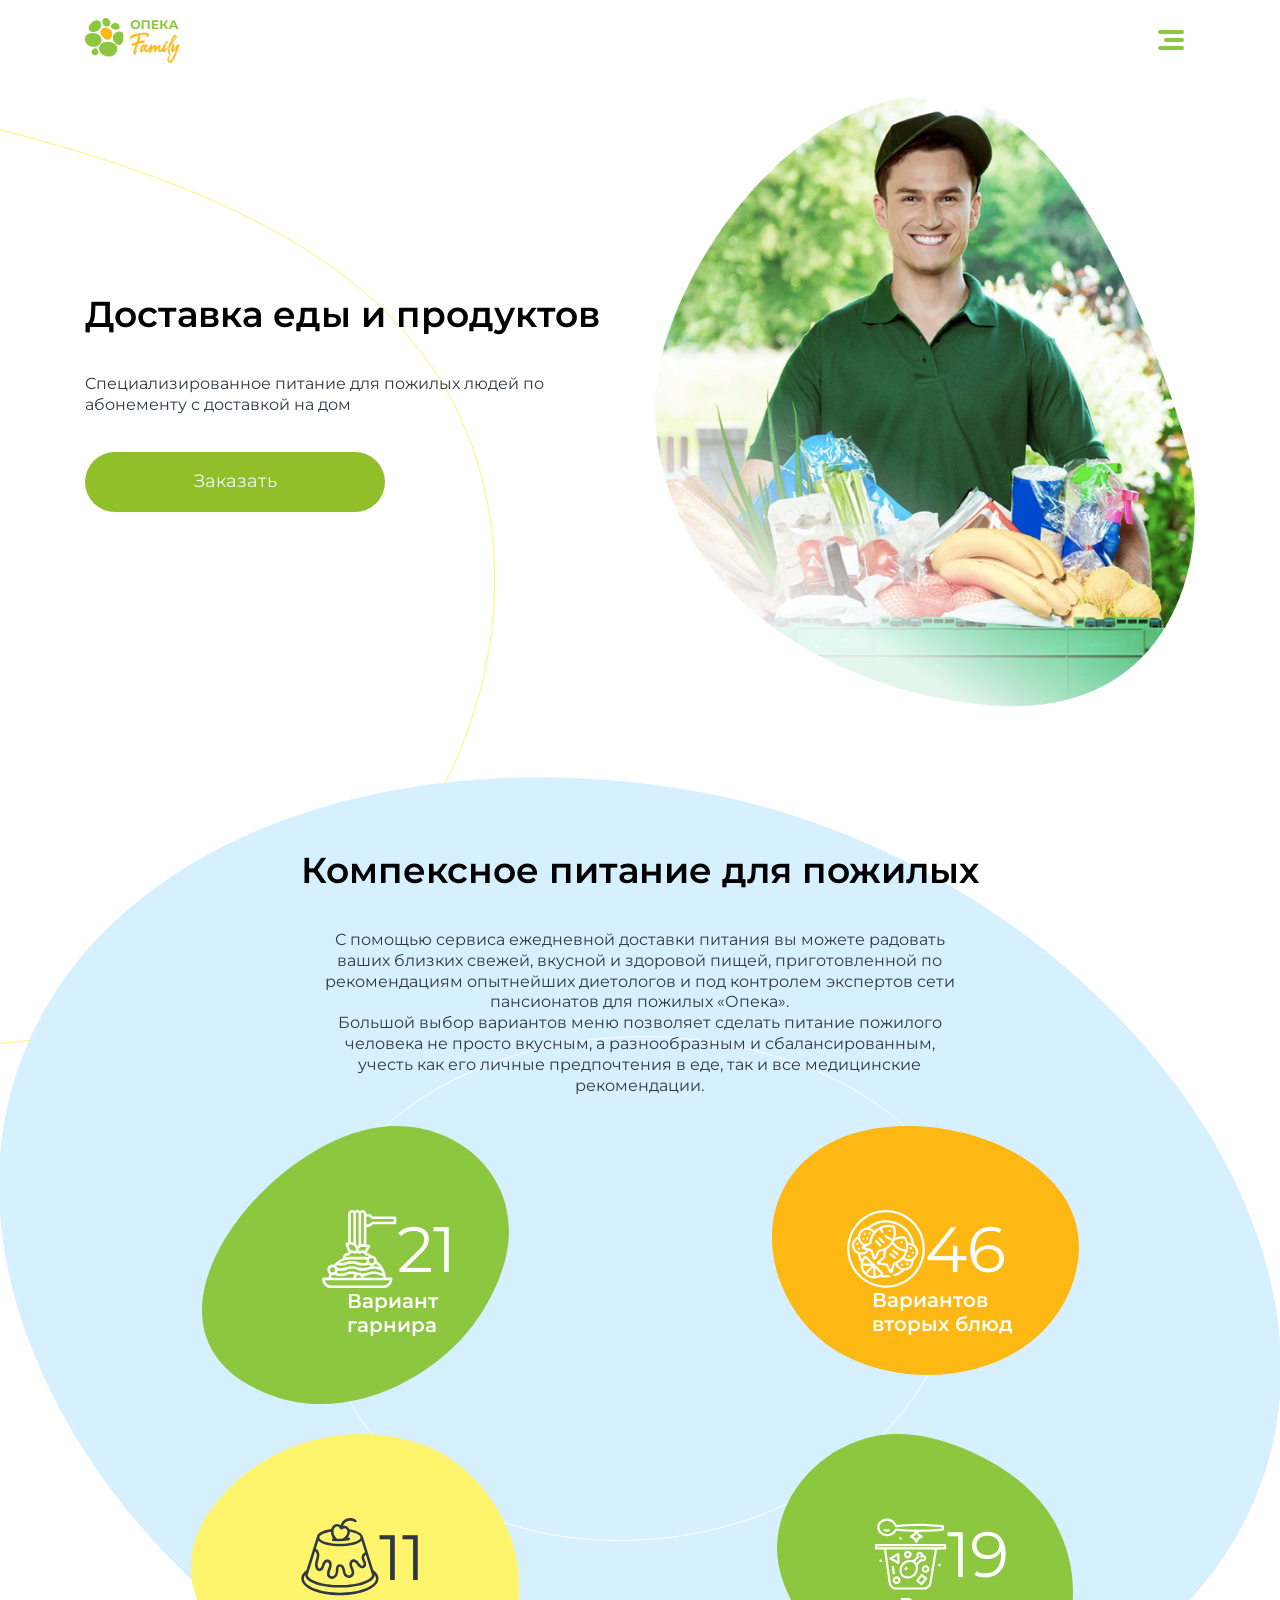
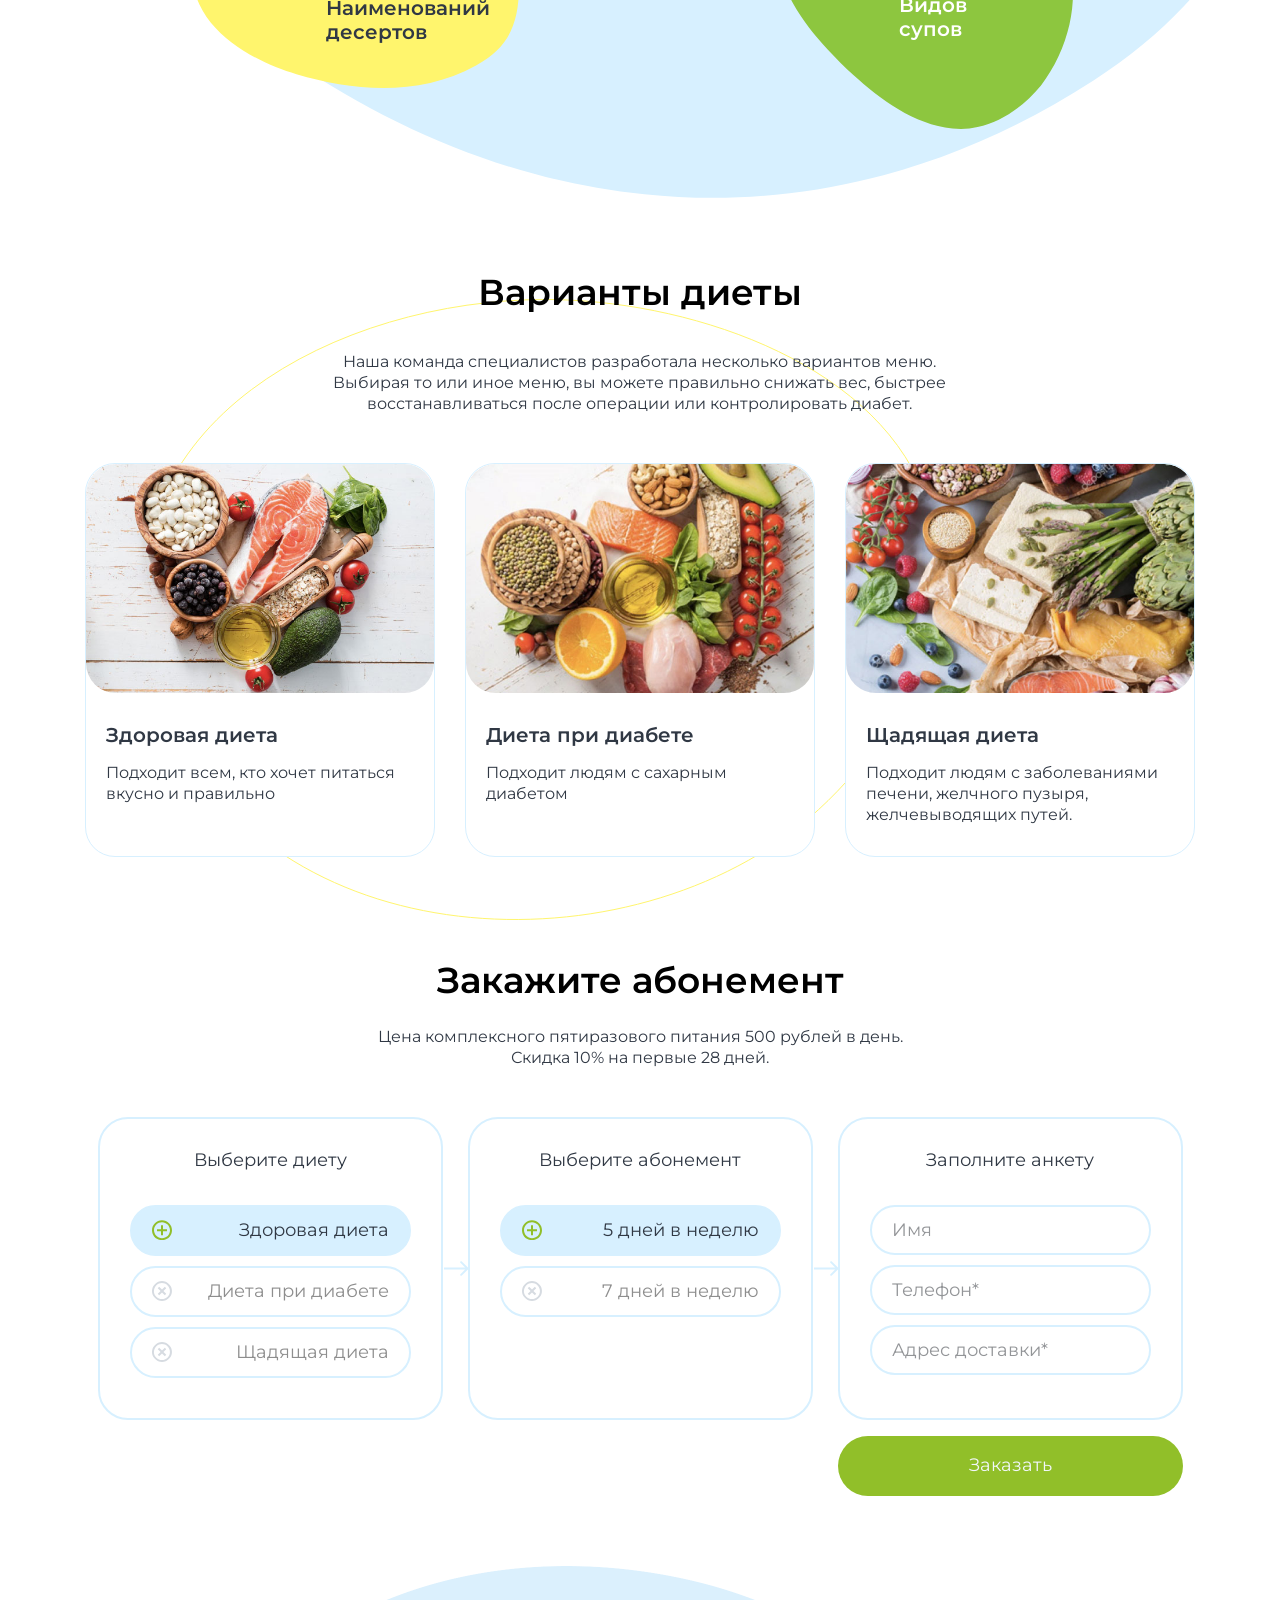
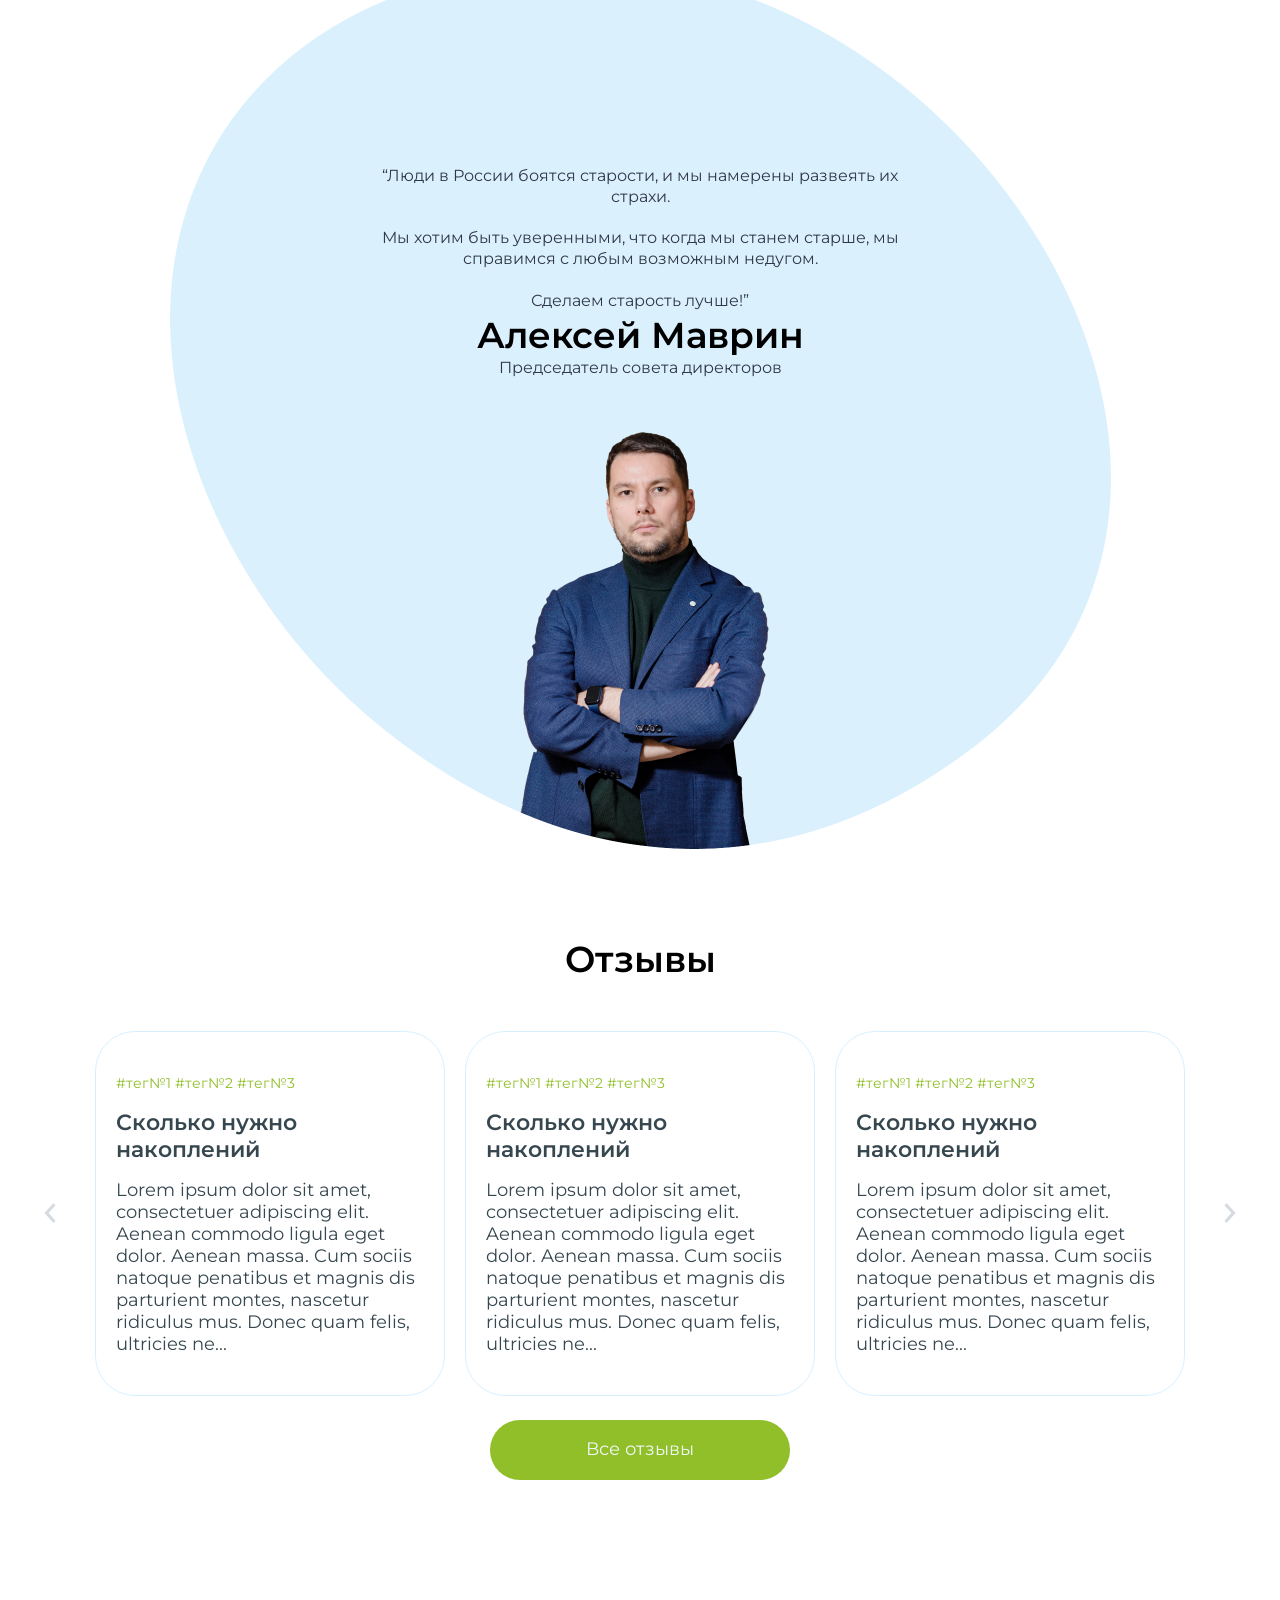
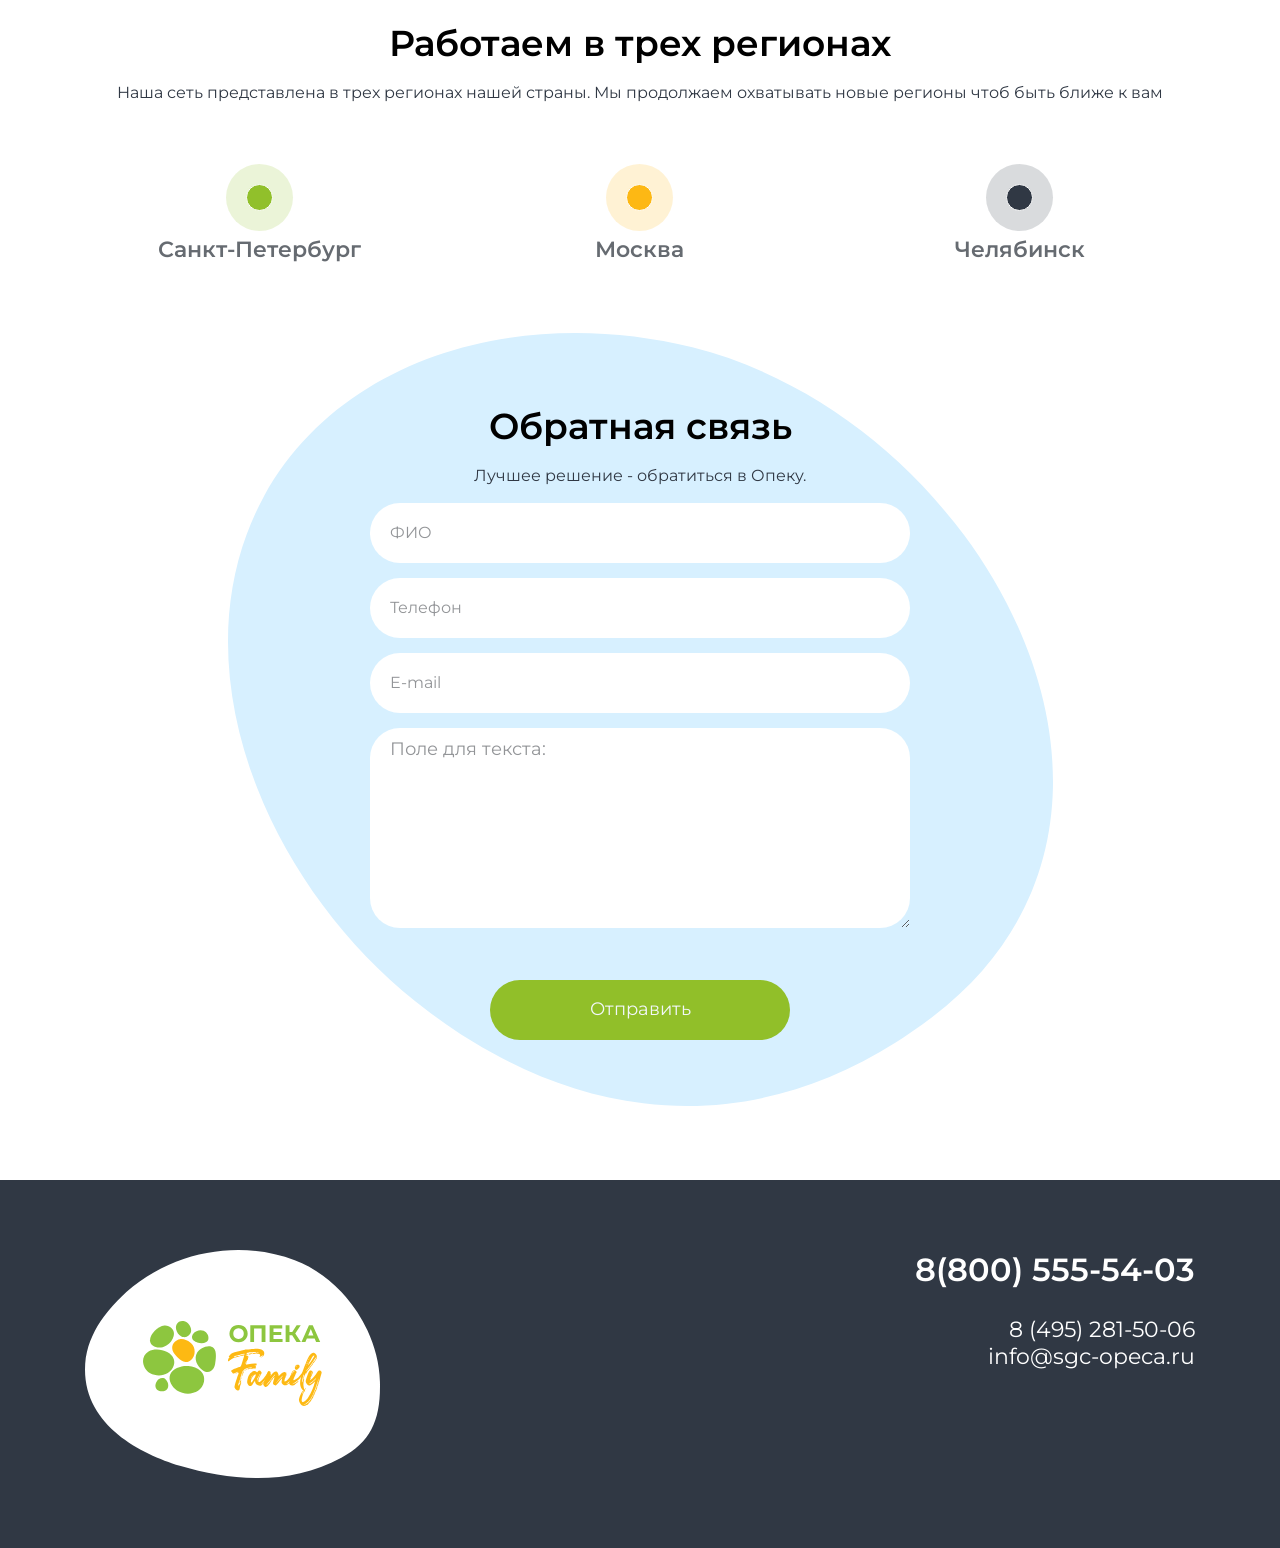
==== commit bd3ecaa8: "steps fix" ====
--- a/dilivery.html
+++ b/dilivery.html
@@ -217,67 +217,75 @@
 				</div>
 	
 				<form action="" class="form-order mt-5">
+
 					<div class="row">
-						<div class="col-lg-4 col-item">
-							<div class="step-block">
-								<div class="step-block__title">Выберите диету</div>
+						<div class="col-md-12">
+							<div class="steps">
+								<div class="steps__item">
+									<div class="steps__item-inner">
+										<div class="step-block">
+											<div class="step-block__title">Выберите диету</div>
+				
+											<div class="radios">
+												<p>
+													<input type="radio" id="d-1" name="radio-group" checked>
+													<label for="d-1">Здоровая диета</label>
+												</p>
+												<p>
+													<input type="radio" id="d-2" name="radio-group">
+													<label for="d-2">Диета при диабете</label>
+												</p>
+												<p>
+													<input type="radio" id="d-3" name="radio-group">
+													<label for="d-3">Щадящая диета</label>
+												</p>
+											</div>
+										</div>
+									</div>
+								</div>
+
+								<div class="steps__item">
+									<div class="steps__item-inner">
+										<div class="step-block">
+											<div class="step-block__title">Выберите абонемент</div>
+				
+											<div class="radios">
+												<p>
+													<input type="radio" id="a-1" name="radio-group-2" checked>
+													<label for="a-1">
+														5 дней в неделю
+													</label>
+												</p>
+												<p>
+													<input type="radio" id="a-2" name="radio-group-2">
+													<label for="a-2">
+														7 дней в неделю
+													</label>
+												</p>
+											
+											</div>
+										</div>
+									</div>
+								</div>
+
+								<div class="steps__item">
+									<div class="steps__item-inner">
+										<div class="step-block">
+											<div class="step-block__title">Заполните анкету</div>
+				
+											<input type="text" class="form-order__input form-order__input_h-50" placeholder="Имя">
+											<input type="text" class="form-order__input form-order__input_tel form-order__input_h-50" placeholder="Телефон*">
+											<input type="text" class="form-order__input form-order__input_h-50" placeholder="Адрес доставки*">
+										</div>
+										<div class="text-center">
+											<button class="btn mt-3 btn_thin">Заказать</button>
+										</div>
+									</div>
+								</div>
+							</div>
+						</div>
+					</div>
 	
-								<div class="radios">
-									<p>
-										<input type="radio" id="d-1" name="radio-group" checked>
-										<label for="d-1">Здоровая диета</label>
-									</p>
-									<p>
-										<input type="radio" id="d-2" name="radio-group">
-										<label for="d-2">Диета при диабете</label>
-									</p>
-									<p>
-										<input type="radio" id="d-3" name="radio-group">
-										<label for="d-3">Щадящая диета</label>
-									</p>
-								</div>
-							</div>
-						</div>
-	
-						<div class="col-lg-4 col-item">
-							<div class="step-block">
-								<div class="step-block__title">Выберите абонемент</div>
-	
-								<div class="radios">
-									<p>
-										<input type="radio" id="a-1" name="radio-group-2" checked>
-										<label for="a-1">
-											5 дней в неделю
-										</label>
-									</p>
-									<p>
-										<input type="radio" id="a-2" name="radio-group-2">
-										<label for="a-2">
-											7 дней в неделю
-										</label>
-									</p>
-								
-								</div>
-							</div>
-						</div>
-	
-						<div class="col-lg-4 col-item">
-							<div class="step-block">
-								<div class="step-block__title">Заполните анкету</div>
-	
-								<input type="text" class="form-order__input form-order__input_h-50" placeholder="Имя">
-								<input type="text" class="form-order__input form-order__input_tel form-order__input_h-50" placeholder="Телефон*">
-								<input type="text" class="form-order__input form-order__input_h-50" placeholder="Адрес доставки*">
-							</div>
-						</div>
-					</div>
-	
-	
-					<div class="row row-btn mt-5">
-						<div class="col-md-12 text-center">
-							<button class="btn btn_thin">Заказать</button>
-						</div>
-					</div>
 				</form>
 			</div>
 		</section>
--- a/css/main.min.css
+++ b/css/main.min.css
@@ -1 +1 @@
-@import url(https://fonts.googleapis.com/css?family=Montserrat:400,500,600,800&display=swap);.slick-slider{position:relative;display:block;box-sizing:border-box;-webkit-user-select:none;-moz-user-select:none;-ms-user-select:none;user-select:none;-webkit-touch-callout:none;-khtml-user-select:none;-ms-touch-action:pan-y;touch-action:pan-y;-webkit-tap-highlight-color:transparent}.slick-list{position:relative;display:block;overflow:hidden;margin:0;padding:0}.slick-list:focus{outline:0}.slick-list.dragging{cursor:pointer;cursor:hand}.slick-slider .slick-list,.slick-slider .slick-track{-webkit-transform:translate3d(0,0,0);-moz-transform:translate3d(0,0,0);-ms-transform:translate3d(0,0,0);-o-transform:translate3d(0,0,0);transform:translate3d(0,0,0)}.slick-track{position:relative;top:0;left:0;display:block;margin-left:auto;margin-right:auto}.slick-track:after,.slick-track:before{display:table;content:''}.slick-track:after{clear:both}.slick-loading .slick-track{visibility:hidden}.slick-slide{display:none;float:left;height:100%;min-height:1px}[dir=rtl] .slick-slide{float:right}.slick-slide img{display:block}.slick-slide.slick-loading img{display:none}.slick-slide.dragging img{pointer-events:none}.slick-initialized .slick-slide{display:block}.slick-loading .slick-slide{visibility:hidden}.slick-vertical .slick-slide{display:block;height:auto;border:1px solid transparent}.slick-arrow.slick-hidden{display:none}.logo{display:inline-block;width:95px;height:45px;background-position:0 0;background-repeat:no-repeat;background-image:url(../img/logo.svg)}.menu-toggler{width:48px;height:48px;display:inline-block;background-position:0 0;background-repeat:no-repeat;background-image:url(../img/menu.svg);cursor:pointer;-webkit-transition:.3s ease;-o-transition:.3s ease;transition:.3s ease}.menu-toggler:hover{opacity:.8}.heading_md{font-weight:600;font-size:36px;line-height:130%;color:#000}.main-wrapper{position:relative;overflow:hidden;width:100%;max-width:100%}.text-center{text-align:center}.pt{padding-top:70px}.pb{padding-bottom:70px}.w-auto{width:auto!important}.btn{background:#91bf29;border-radius:30px;font-size:18px;color:#f2f7fa;border:0;height:60px;width:300px;cursor:pointer;-webkit-transition:.3s ease;-o-transition:.3s ease;transition:.3s ease}.btn:hover{opacity:.8}a.btn{display:inline-block;line-height:60px;text-decoration:none!important}.text{font-size:16px;line-height:130%;color:#303844}.text ul li{font-style:normal;font-weight:400;font-size:16px;line-height:140%;color:#666b71;list-style-type:none;padding-left:20px;position:relative}.text ul li:before{content:"";width:3px;height:3px;background-color:#666b71;position:absolute;top:8px;left:0;border-radius:50%}.slick-next,.slick-prev{width:50px;height:50px;border-radius:50%;background-color:rgba(255,255,255,.5);border:0;position:absolute;top:50%;margin-top:-25px;cursor:pointer;display:-webkit-box;display:-webkit-flex;display:-ms-flexbox;display:flex;z-index:10}.slick-next svg,.slick-prev svg{margin:auto}.slick-next svg path,.slick-prev svg path{-webkit-transition:.3s ease;-o-transition:.3s ease;transition:.3s ease}.slick-next:hover svg path,.slick-prev:hover svg path{fill:#91bf29}.slick-prev{left:-60px}.slick-next{right:-60px}.slick-next svg{-webkit-transform:rotate(180deg);-ms-transform:rotate(180deg);transform:rotate(180deg)}.slider .slick-dots{width:100%;display:-webkit-box;display:-webkit-flex;display:-ms-flexbox;display:flex;-webkit-box-pack:center;-webkit-justify-content:center;-ms-flex-pack:center;justify-content:center}.slider .slick-dots li{list-style-type:none;width:10px;height:10px;display:-webkit-inline-box;display:-webkit-inline-flex;display:-ms-inline-flexbox;display:inline-flex;margin-right:10px}.slider .slick-dots li button{border:0;text-indent:-99999px;width:10px;height:10px;border-radius:50%;background-color:#e6e7e8;-webkit-transition:.3s ease;-o-transition:.3s ease;transition:.3s ease;cursor:pointer}.slider .slick-dots li button:hover{background-color:#91bf29}.slider .slick-dots li.slick-active button{background-color:#91bf29}.egg{background-repeat:no-repeat;background-position:0 0;margin-top:30px;display:inline-block}.egg__digit{display:-webkit-box;display:-webkit-flex;display:-ms-flexbox;display:flex}.egg__digit img{position:relative;left:25px}.egg__digit span{font-style:normal;font-weight:400;font-size:64px;line-height:78px;color:#fff}.egg__digit_no-left img{left:0}.egg__title{font-style:normal;font-weight:600;font-size:20px;line-height:24px;color:#fff;text-align:left;width:150px;padding-left:25px}.egg_black .egg__digit span{color:#303844}.egg_black .egg__title{color:#303844}.egg_1{background-image:url(../img/egg1.svg);width:307px;height:278px;padding-top:84px;padding-left:120px}.egg_2{background-image:url(../img/egg2.svg);width:307px;height:249px;padding-top:84px;padding-left:75px}.egg_3{background-image:url(../img/egg3.svg);width:328px;height:254px;padding-top:84px;padding-left:110px}.egg_4{background-image:url(../img/egg4.svg);width:296px;height:295px;padding-top:81px;padding-left:97px}.egg_5{background-image:url(../img/egg5.svg);width:261px;height:265px;padding-top:80px;padding-left:60px}.egg_6{background-image:url(../img/egg6.svg);width:307px;height:287px;padding-top:80px;padding-left:70px}.egg_01{background-image:url(../img/egg01.svg);width:269px;height:213px}.egg_02{background-image:url(../img/egg02.svg);width:293px;height:255px}.egg_03{background-image:url(../img/egg03.svg);width:301px;height:255px}.egg_v2{padding-top:90px;padding-left:20px}.egg_v2 .egg__title{font-size:18px;font-weight:400;width:100%}.egg_v2 .egg__digit span{font-size:52px;line-height:1.21;text-align:center}.card{border:1px solid #d7f0ff;border-radius:30px;overflow:hidden;height:100%;background-color:#fff}.card__img img{border-radius:30px;max-width:100%;height:auto}.card__title{font-style:normal;font-weight:600;font-size:20px;line-height:24px;color:#303844;margin-bottom:16px}.card__content{padding:30px 20px}.col-card{margin-bottom:30px}.form__input{background:#fff;border-radius:30px;width:100%;height:60px;border:0;padding-left:20px;padding-right:20px;margin-bottom:15px}.form__text{background:#fff;border-radius:30px;width:100%;height:60px;border:0;font-size:18px;padding-left:20px;padding-right:20px;padding-top:10px;padding-bottom:10px;height:200px;margin-bottom:20px}.form .btn{margin-left:auto;margin-right:auto;display:block;margin-top:27px}.list{font-size:18px;line-height:140%;color:#303844;padding-left:28px;background-repeat:no-repeat;background-position:0 0;margin-top:60px}.list_1{background-image:url(../img/point1.svg)}.list_2{background-image:url(../img/point2.svg)}.list_3{background-image:url(../img/point3.svg)}.list_4{background-image:url(../img/point4.svg)}.list_5{background-image:url(../img/point5.svg)}.list_6{background-image:url(../img/point6.svg)}.feedback__item{height:100%;border:1px solid #d7f0ff;border-radius:40px;padding-left:20px;padding-right:20px;padding-top:40px;padding-bottom:40px}.feedback__item-tags{margin-bottom:16px}.feedback__item-tags a{text-decoration:none;font-size:14px;line-height:17px;color:#91bf29}.feedback__item-title{font-weight:600;font-size:22px;line-height:27px;color:#36474f;margin-bottom:16px}.feedback__item-text{font-size:18px;line-height:22px;color:#36474f}.feedback__item{margin-left:10px;margin-right:10px}.city{font-weight:600;font-size:22px;line-height:27px;text-align:center;color:#666b71}.section_region .heading{margin-bottom:16px}.section_region .row-1{margin-top:60px}.point{position:relative;width:67px;height:67px;border-radius:50%;display:inline-block}.point:after{content:"";display:block;width:27px;height:27px;border-radius:50%;position:absolute;left:50%;top:50%;margin-top:-13.5px;margin-left:-13.5px;border:1px solid #fff}.point_1{background-color:rgba(145,192,43,.18)}.point_1:after{background-color:#91c02b}.point_2{background-color:rgba(253,184,20,.18)}.point_2:after{background-color:#fdb814}.point_3{background-color:rgba(48,56,68,.18)}.point_3:after{background-color:#303844}.form-order__input,.form-order__text{width:100%;height:60px;border:2px solid #d7f0ff;border-radius:30px;padding-left:20px;padding-right:20px;font-size:18px;color:#303844;margin-bottom:30px;-webkit-transition:.3s ease;-o-transition:.3s ease;transition:.3s ease;margin-bottom:10px!important}.form-order__input:focus,.form-order__text:focus{border-color:#d7f0ff;background-color:#d7f0ff}.form-order__input_h-50,.form-order__text_h-50{height:50px}.form-order__input_fz-16,.form-order__text_fz-16{font-size:16px}.form-order .radios p{padding:0;margin:0}.form-order .radios label{margin-bottom:10px;width:100%;background-color:#fff;font-size:18px;color:#8e8e8e;border-radius:50px;position:relative;padding-right:20px;padding-left:45px;padding-top:12px;padding-bottom:11px;border:2px solid #d7f0ff}.form-order .radios [type=radio]:checked,.form-order .radios [type=radio]:not(:checked){position:absolute;left:-9999px}.form-order .radios [type=radio]:checked+label{color:#303844}.form-order .radios [type=radio]:checked+label,.form-order .radios [type=radio]:not(:checked)+label{position:relative;cursor:pointer;display:inline-block}.form-order .radios [type=radio]:checked+label:after,.form-order .radios [type=radio]:not(:checked)+label:after{content:'';width:20px;height:20px;background-repeat:no-repeat;background-position:0 0;background-image:url(../img/active.svg);position:absolute;top:50%;margin-top:-10px;left:20px;-webkit-transform:rotate(0);-ms-transform:rotate(0);transform:rotate(0)}.form-order .radios [type=radio]:not(:checked)+label:after{background-image:url(../img/common.svg);-webkit-transform:rotate(45deg);-ms-transform:rotate(45deg);transform:rotate(45deg)}.form-order .radios [type=radio]:checked+label{background-color:#d7f0ff}.step-block{background-color:#fff;display:-webkit-box;display:-webkit-flex;display:-ms-flexbox;display:flex;-webkit-box-orient:vertical;-webkit-box-direction:normal;-webkit-flex-direction:column;-ms-flex-direction:column;flex-direction:column;height:100%;padding:30px;border:2px solid #d7f0ff;border-radius:30px;text-align:right}.step-block__title{text-align:center;font-size:18px;color:#303844;margin-bottom:32px}*,::after,::before{-webkit-box-sizing:border-box;box-sizing:border-box}html{font-family:sans-serif;line-height:1.15;-webkit-text-size-adjust:100%;-ms-text-size-adjust:100%;-ms-overflow-style:scrollbar;-webkit-tap-highlight-color:transparent}@-ms-viewport{width:device-width}article,aside,dialog,figcaption,figure,footer,header,hgroup,main,nav,section{display:block}body{margin:0;font-family:-apple-system,BlinkMacSystemFont,"Segoe UI",Roboto,"Helvetica Neue",Arial,sans-serif,"Apple Color Emoji","Segoe UI Emoji","Segoe UI Symbol";font-size:1rem;font-weight:400;line-height:1.5;color:#212529;text-align:left;background-color:#fff}[tabindex="-1"]:focus{outline:0!important}hr{-webkit-box-sizing:content-box;box-sizing:content-box;height:0;overflow:visible}h1,h2,h3,h4,h5,h6{margin-top:0;margin-bottom:.5rem}p{margin-top:0;margin-bottom:1rem}abbr[data-original-title],abbr[title]{text-decoration:underline;-webkit-text-decoration:underline dotted;text-decoration:underline dotted;cursor:help;border-bottom:0}address{margin-bottom:1rem;font-style:normal;line-height:inherit}dl,ol,ul{margin-top:0;margin-bottom:1rem}ol ol,ol ul,ul ol,ul ul{margin-bottom:0}dt{font-weight:700}dd{margin-bottom:.5rem;margin-left:0}blockquote{margin:0 0 1rem}dfn{font-style:italic}b,strong{font-weight:bolder}small{font-size:80%}sub,sup{position:relative;font-size:75%;line-height:0;vertical-align:baseline}sub{bottom:-.25em}sup{top:-.5em}a{color:#007bff;text-decoration:none;background-color:transparent;-webkit-text-decoration-skip:objects}a:hover{color:#0056b3;text-decoration:underline}a:not([href]):not([tabindex]){color:inherit;text-decoration:none}a:not([href]):not([tabindex]):focus,a:not([href]):not([tabindex]):hover{color:inherit;text-decoration:none}a:not([href]):not([tabindex]):focus{outline:0}code,kbd,pre,samp{font-family:monospace,monospace;font-size:1em}pre{margin-top:0;margin-bottom:1rem;overflow:auto;-ms-overflow-style:scrollbar}figure{margin:0 0 1rem}img{vertical-align:middle;border-style:none}svg:not(:root){overflow:hidden}table{border-collapse:collapse}caption{padding-top:.75rem;padding-bottom:.75rem;color:#6c757d;text-align:left;caption-side:bottom}th{text-align:inherit}label{display:inline-block;margin-bottom:.5rem}button{border-radius:0}button:focus{outline:1px dotted;outline:5px auto -webkit-focus-ring-color}button,input,optgroup,select,textarea{margin:0;font-family:inherit;font-size:inherit;line-height:inherit}button,input{overflow:visible}button,select{text-transform:none}[type=reset],[type=submit],button,html [type=button]{-webkit-appearance:button}[type=button]::-moz-focus-inner,[type=reset]::-moz-focus-inner,[type=submit]::-moz-focus-inner,button::-moz-focus-inner{padding:0;border-style:none}input[type=checkbox],input[type=radio]{-webkit-box-sizing:border-box;box-sizing:border-box;padding:0}input[type=date],input[type=datetime-local],input[type=month],input[type=time]{-webkit-appearance:listbox}textarea{overflow:auto;resize:vertical}fieldset{min-width:0;padding:0;margin:0;border:0}legend{display:block;width:100%;max-width:100%;padding:0;margin-bottom:.5rem;font-size:1.5rem;line-height:inherit;color:inherit;white-space:normal}progress{vertical-align:baseline}[type=number]::-webkit-inner-spin-button,[type=number]::-webkit-outer-spin-button{height:auto}[type=search]{outline-offset:-2px;-webkit-appearance:none}[type=search]::-webkit-search-cancel-button,[type=search]::-webkit-search-decoration{-webkit-appearance:none}::-webkit-file-upload-button{font:inherit;-webkit-appearance:button}output{display:inline-block}summary{display:list-item;cursor:pointer}template{display:none}[hidden]{display:none!important}@-ms-viewport{width:device-width}html{-webkit-box-sizing:border-box;box-sizing:border-box;-ms-overflow-style:scrollbar}*,::after,::before{-webkit-box-sizing:inherit;box-sizing:inherit}.container{width:100%;padding-right:15px;padding-left:15px;margin-right:auto;margin-left:auto}@media (min-width:576px){.container{max-width:540px}}@media (min-width:768px){.container{max-width:720px}}@media (min-width:992px){.container{max-width:960px}}@media (min-width:1200px){.container{max-width:1140px}}.container-fluid{width:100%;padding-right:15px;padding-left:15px;margin-right:auto;margin-left:auto}.row{display:-webkit-box;display:-webkit-flex;display:-ms-flexbox;display:flex;-webkit-flex-wrap:wrap;-ms-flex-wrap:wrap;flex-wrap:wrap;margin-right:-15px;margin-left:-15px}.no-gutters{margin-right:0;margin-left:0}.no-gutters>.col,.no-gutters>[class*=col-]{padding-right:0;padding-left:0}.col,.col-1,.col-10,.col-11,.col-12,.col-2,.col-3,.col-4,.col-5,.col-6,.col-7,.col-8,.col-9,.col-auto,.col-lg,.col-lg-1,.col-lg-10,.col-lg-11,.col-lg-12,.col-lg-2,.col-lg-3,.col-lg-4,.col-lg-5,.col-lg-6,.col-lg-7,.col-lg-8,.col-lg-9,.col-lg-auto,.col-md,.col-md-1,.col-md-10,.col-md-11,.col-md-12,.col-md-2,.col-md-3,.col-md-4,.col-md-5,.col-md-6,.col-md-7,.col-md-8,.col-md-9,.col-md-auto,.col-sm,.col-sm-1,.col-sm-10,.col-sm-11,.col-sm-12,.col-sm-2,.col-sm-3,.col-sm-4,.col-sm-5,.col-sm-6,.col-sm-7,.col-sm-8,.col-sm-9,.col-sm-auto,.col-xl,.col-xl-1,.col-xl-10,.col-xl-11,.col-xl-12,.col-xl-2,.col-xl-3,.col-xl-4,.col-xl-5,.col-xl-6,.col-xl-7,.col-xl-8,.col-xl-9,.col-xl-auto{position:relative;width:100%;min-height:1px;padding-right:15px;padding-left:15px}.col{-webkit-flex-basis:0;-ms-flex-preferred-size:0;flex-basis:0;-webkit-box-flex:1;-webkit-flex-grow:1;-ms-flex-positive:1;flex-grow:1;max-width:100%}.col-auto{-webkit-box-flex:0;-webkit-flex:0 0 auto;-ms-flex:0 0 auto;flex:0 0 auto;width:auto;max-width:none}.col-1{-webkit-box-flex:0;-webkit-flex:0 0 8.33333%;-ms-flex:0 0 8.33333%;flex:0 0 8.33333%;max-width:8.33333%}.col-2{-webkit-box-flex:0;-webkit-flex:0 0 16.66667%;-ms-flex:0 0 16.66667%;flex:0 0 16.66667%;max-width:16.66667%}.col-3{-webkit-box-flex:0;-webkit-flex:0 0 25%;-ms-flex:0 0 25%;flex:0 0 25%;max-width:25%}.col-4{-webkit-box-flex:0;-webkit-flex:0 0 33.33333%;-ms-flex:0 0 33.33333%;flex:0 0 33.33333%;max-width:33.33333%}.col-5{-webkit-box-flex:0;-webkit-flex:0 0 41.66667%;-ms-flex:0 0 41.66667%;flex:0 0 41.66667%;max-width:41.66667%}.col-6{-webkit-box-flex:0;-webkit-flex:0 0 50%;-ms-flex:0 0 50%;flex:0 0 50%;max-width:50%}.col-7{-webkit-box-flex:0;-webkit-flex:0 0 58.33333%;-ms-flex:0 0 58.33333%;flex:0 0 58.33333%;max-width:58.33333%}.col-8{-webkit-box-flex:0;-webkit-flex:0 0 66.66667%;-ms-flex:0 0 66.66667%;flex:0 0 66.66667%;max-width:66.66667%}.col-9{-webkit-box-flex:0;-webkit-flex:0 0 75%;-ms-flex:0 0 75%;flex:0 0 75%;max-width:75%}.col-10{-webkit-box-flex:0;-webkit-flex:0 0 83.33333%;-ms-flex:0 0 83.33333%;flex:0 0 83.33333%;max-width:83.33333%}.col-11{-webkit-box-flex:0;-webkit-flex:0 0 91.66667%;-ms-flex:0 0 91.66667%;flex:0 0 91.66667%;max-width:91.66667%}.col-12{-webkit-box-flex:0;-webkit-flex:0 0 100%;-ms-flex:0 0 100%;flex:0 0 100%;max-width:100%}.order-first{-webkit-box-ordinal-group:0;-webkit-order:-1;-ms-flex-order:-1;order:-1}.order-last{-webkit-box-ordinal-group:14;-webkit-order:13;-ms-flex-order:13;order:13}.order-0{-webkit-box-ordinal-group:1;-webkit-order:0;-ms-flex-order:0;order:0}.order-1{-webkit-box-ordinal-group:2;-webkit-order:1;-ms-flex-order:1;order:1}.order-2{-webkit-box-ordinal-group:3;-webkit-order:2;-ms-flex-order:2;order:2}.order-3{-webkit-box-ordinal-group:4;-webkit-order:3;-ms-flex-order:3;order:3}.order-4{-webkit-box-ordinal-group:5;-webkit-order:4;-ms-flex-order:4;order:4}.order-5{-webkit-box-ordinal-group:6;-webkit-order:5;-ms-flex-order:5;order:5}.order-6{-webkit-box-ordinal-group:7;-webkit-order:6;-ms-flex-order:6;order:6}.order-7{-webkit-box-ordinal-group:8;-webkit-order:7;-ms-flex-order:7;order:7}.order-8{-webkit-box-ordinal-group:9;-webkit-order:8;-ms-flex-order:8;order:8}.order-9{-webkit-box-ordinal-group:10;-webkit-order:9;-ms-flex-order:9;order:9}.order-10{-webkit-box-ordinal-group:11;-webkit-order:10;-ms-flex-order:10;order:10}.order-11{-webkit-box-ordinal-group:12;-webkit-order:11;-ms-flex-order:11;order:11}.order-12{-webkit-box-ordinal-group:13;-webkit-order:12;-ms-flex-order:12;order:12}.offset-1{margin-left:8.33333%}.offset-2{margin-left:16.66667%}.offset-3{margin-left:25%}.offset-4{margin-left:33.33333%}.offset-5{margin-left:41.66667%}.offset-6{margin-left:50%}.offset-7{margin-left:58.33333%}.offset-8{margin-left:66.66667%}.offset-9{margin-left:75%}.offset-10{margin-left:83.33333%}.offset-11{margin-left:91.66667%}@media (min-width:576px){.col-sm{-webkit-flex-basis:0;-ms-flex-preferred-size:0;flex-basis:0;-webkit-box-flex:1;-webkit-flex-grow:1;-ms-flex-positive:1;flex-grow:1;max-width:100%}.col-sm-auto{-webkit-box-flex:0;-webkit-flex:0 0 auto;-ms-flex:0 0 auto;flex:0 0 auto;width:auto;max-width:none}.col-sm-1{-webkit-box-flex:0;-webkit-flex:0 0 8.33333%;-ms-flex:0 0 8.33333%;flex:0 0 8.33333%;max-width:8.33333%}.col-sm-2{-webkit-box-flex:0;-webkit-flex:0 0 16.66667%;-ms-flex:0 0 16.66667%;flex:0 0 16.66667%;max-width:16.66667%}.col-sm-3{-webkit-box-flex:0;-webkit-flex:0 0 25%;-ms-flex:0 0 25%;flex:0 0 25%;max-width:25%}.col-sm-4{-webkit-box-flex:0;-webkit-flex:0 0 33.33333%;-ms-flex:0 0 33.33333%;flex:0 0 33.33333%;max-width:33.33333%}.col-sm-5{-webkit-box-flex:0;-webkit-flex:0 0 41.66667%;-ms-flex:0 0 41.66667%;flex:0 0 41.66667%;max-width:41.66667%}.col-sm-6{-webkit-box-flex:0;-webkit-flex:0 0 50%;-ms-flex:0 0 50%;flex:0 0 50%;max-width:50%}.col-sm-7{-webkit-box-flex:0;-webkit-flex:0 0 58.33333%;-ms-flex:0 0 58.33333%;flex:0 0 58.33333%;max-width:58.33333%}.col-sm-8{-webkit-box-flex:0;-webkit-flex:0 0 66.66667%;-ms-flex:0 0 66.66667%;flex:0 0 66.66667%;max-width:66.66667%}.col-sm-9{-webkit-box-flex:0;-webkit-flex:0 0 75%;-ms-flex:0 0 75%;flex:0 0 75%;max-width:75%}.col-sm-10{-webkit-box-flex:0;-webkit-flex:0 0 83.33333%;-ms-flex:0 0 83.33333%;flex:0 0 83.33333%;max-width:83.33333%}.col-sm-11{-webkit-box-flex:0;-webkit-flex:0 0 91.66667%;-ms-flex:0 0 91.66667%;flex:0 0 91.66667%;max-width:91.66667%}.col-sm-12{-webkit-box-flex:0;-webkit-flex:0 0 100%;-ms-flex:0 0 100%;flex:0 0 100%;max-width:100%}.order-sm-first{-webkit-box-ordinal-group:0;-webkit-order:-1;-ms-flex-order:-1;order:-1}.order-sm-last{-webkit-box-ordinal-group:14;-webkit-order:13;-ms-flex-order:13;order:13}.order-sm-0{-webkit-box-ordinal-group:1;-webkit-order:0;-ms-flex-order:0;order:0}.order-sm-1{-webkit-box-ordinal-group:2;-webkit-order:1;-ms-flex-order:1;order:1}.order-sm-2{-webkit-box-ordinal-group:3;-webkit-order:2;-ms-flex-order:2;order:2}.order-sm-3{-webkit-box-ordinal-group:4;-webkit-order:3;-ms-flex-order:3;order:3}.order-sm-4{-webkit-box-ordinal-group:5;-webkit-order:4;-ms-flex-order:4;order:4}.order-sm-5{-webkit-box-ordinal-group:6;-webkit-order:5;-ms-flex-order:5;order:5}.order-sm-6{-webkit-box-ordinal-group:7;-webkit-order:6;-ms-flex-order:6;order:6}.order-sm-7{-webkit-box-ordinal-group:8;-webkit-order:7;-ms-flex-order:7;order:7}.order-sm-8{-webkit-box-ordinal-group:9;-webkit-order:8;-ms-flex-order:8;order:8}.order-sm-9{-webkit-box-ordinal-group:10;-webkit-order:9;-ms-flex-order:9;order:9}.order-sm-10{-webkit-box-ordinal-group:11;-webkit-order:10;-ms-flex-order:10;order:10}.order-sm-11{-webkit-box-ordinal-group:12;-webkit-order:11;-ms-flex-order:11;order:11}.order-sm-12{-webkit-box-ordinal-group:13;-webkit-order:12;-ms-flex-order:12;order:12}.offset-sm-0{margin-left:0}.offset-sm-1{margin-left:8.33333%}.offset-sm-2{margin-left:16.66667%}.offset-sm-3{margin-left:25%}.offset-sm-4{margin-left:33.33333%}.offset-sm-5{margin-left:41.66667%}.offset-sm-6{margin-left:50%}.offset-sm-7{margin-left:58.33333%}.offset-sm-8{margin-left:66.66667%}.offset-sm-9{margin-left:75%}.offset-sm-10{margin-left:83.33333%}.offset-sm-11{margin-left:91.66667%}}@media (min-width:768px){.col-md{-webkit-flex-basis:0;-ms-flex-preferred-size:0;flex-basis:0;-webkit-box-flex:1;-webkit-flex-grow:1;-ms-flex-positive:1;flex-grow:1;max-width:100%}.col-md-auto{-webkit-box-flex:0;-webkit-flex:0 0 auto;-ms-flex:0 0 auto;flex:0 0 auto;width:auto;max-width:none}.col-md-1{-webkit-box-flex:0;-webkit-flex:0 0 8.33333%;-ms-flex:0 0 8.33333%;flex:0 0 8.33333%;max-width:8.33333%}.col-md-2{-webkit-box-flex:0;-webkit-flex:0 0 16.66667%;-ms-flex:0 0 16.66667%;flex:0 0 16.66667%;max-width:16.66667%}.col-md-3{-webkit-box-flex:0;-webkit-flex:0 0 25%;-ms-flex:0 0 25%;flex:0 0 25%;max-width:25%}.col-md-4{-webkit-box-flex:0;-webkit-flex:0 0 33.33333%;-ms-flex:0 0 33.33333%;flex:0 0 33.33333%;max-width:33.33333%}.col-md-5{-webkit-box-flex:0;-webkit-flex:0 0 41.66667%;-ms-flex:0 0 41.66667%;flex:0 0 41.66667%;max-width:41.66667%}.col-md-6{-webkit-box-flex:0;-webkit-flex:0 0 50%;-ms-flex:0 0 50%;flex:0 0 50%;max-width:50%}.col-md-7{-webkit-box-flex:0;-webkit-flex:0 0 58.33333%;-ms-flex:0 0 58.33333%;flex:0 0 58.33333%;max-width:58.33333%}.col-md-8{-webkit-box-flex:0;-webkit-flex:0 0 66.66667%;-ms-flex:0 0 66.66667%;flex:0 0 66.66667%;max-width:66.66667%}.col-md-9{-webkit-box-flex:0;-webkit-flex:0 0 75%;-ms-flex:0 0 75%;flex:0 0 75%;max-width:75%}.col-md-10{-webkit-box-flex:0;-webkit-flex:0 0 83.33333%;-ms-flex:0 0 83.33333%;flex:0 0 83.33333%;max-width:83.33333%}.col-md-11{-webkit-box-flex:0;-webkit-flex:0 0 91.66667%;-ms-flex:0 0 91.66667%;flex:0 0 91.66667%;max-width:91.66667%}.col-md-12{-webkit-box-flex:0;-webkit-flex:0 0 100%;-ms-flex:0 0 100%;flex:0 0 100%;max-width:100%}.order-md-first{-webkit-box-ordinal-group:0;-webkit-order:-1;-ms-flex-order:-1;order:-1}.order-md-last{-webkit-box-ordinal-group:14;-webkit-order:13;-ms-flex-order:13;order:13}.order-md-0{-webkit-box-ordinal-group:1;-webkit-order:0;-ms-flex-order:0;order:0}.order-md-1{-webkit-box-ordinal-group:2;-webkit-order:1;-ms-flex-order:1;order:1}.order-md-2{-webkit-box-ordinal-group:3;-webkit-order:2;-ms-flex-order:2;order:2}.order-md-3{-webkit-box-ordinal-group:4;-webkit-order:3;-ms-flex-order:3;order:3}.order-md-4{-webkit-box-ordinal-group:5;-webkit-order:4;-ms-flex-order:4;order:4}.order-md-5{-webkit-box-ordinal-group:6;-webkit-order:5;-ms-flex-order:5;order:5}.order-md-6{-webkit-box-ordinal-group:7;-webkit-order:6;-ms-flex-order:6;order:6}.order-md-7{-webkit-box-ordinal-group:8;-webkit-order:7;-ms-flex-order:7;order:7}.order-md-8{-webkit-box-ordinal-group:9;-webkit-order:8;-ms-flex-order:8;order:8}.order-md-9{-webkit-box-ordinal-group:10;-webkit-order:9;-ms-flex-order:9;order:9}.order-md-10{-webkit-box-ordinal-group:11;-webkit-order:10;-ms-flex-order:10;order:10}.order-md-11{-webkit-box-ordinal-group:12;-webkit-order:11;-ms-flex-order:11;order:11}.order-md-12{-webkit-box-ordinal-group:13;-webkit-order:12;-ms-flex-order:12;order:12}.offset-md-0{margin-left:0}.offset-md-1{margin-left:8.33333%}.offset-md-2{margin-left:16.66667%}.offset-md-3{margin-left:25%}.offset-md-4{margin-left:33.33333%}.offset-md-5{margin-left:41.66667%}.offset-md-6{margin-left:50%}.offset-md-7{margin-left:58.33333%}.offset-md-8{margin-left:66.66667%}.offset-md-9{margin-left:75%}.offset-md-10{margin-left:83.33333%}.offset-md-11{margin-left:91.66667%}}@media (min-width:992px){.col-lg{-webkit-flex-basis:0;-ms-flex-preferred-size:0;flex-basis:0;-webkit-box-flex:1;-webkit-flex-grow:1;-ms-flex-positive:1;flex-grow:1;max-width:100%}.col-lg-auto{-webkit-box-flex:0;-webkit-flex:0 0 auto;-ms-flex:0 0 auto;flex:0 0 auto;width:auto;max-width:none}.col-lg-1{-webkit-box-flex:0;-webkit-flex:0 0 8.33333%;-ms-flex:0 0 8.33333%;flex:0 0 8.33333%;max-width:8.33333%}.col-lg-2{-webkit-box-flex:0;-webkit-flex:0 0 16.66667%;-ms-flex:0 0 16.66667%;flex:0 0 16.66667%;max-width:16.66667%}.col-lg-3{-webkit-box-flex:0;-webkit-flex:0 0 25%;-ms-flex:0 0 25%;flex:0 0 25%;max-width:25%}.col-lg-4{-webkit-box-flex:0;-webkit-flex:0 0 33.33333%;-ms-flex:0 0 33.33333%;flex:0 0 33.33333%;max-width:33.33333%}.col-lg-5{-webkit-box-flex:0;-webkit-flex:0 0 41.66667%;-ms-flex:0 0 41.66667%;flex:0 0 41.66667%;max-width:41.66667%}.col-lg-6{-webkit-box-flex:0;-webkit-flex:0 0 50%;-ms-flex:0 0 50%;flex:0 0 50%;max-width:50%}.col-lg-7{-webkit-box-flex:0;-webkit-flex:0 0 58.33333%;-ms-flex:0 0 58.33333%;flex:0 0 58.33333%;max-width:58.33333%}.col-lg-8{-webkit-box-flex:0;-webkit-flex:0 0 66.66667%;-ms-flex:0 0 66.66667%;flex:0 0 66.66667%;max-width:66.66667%}.col-lg-9{-webkit-box-flex:0;-webkit-flex:0 0 75%;-ms-flex:0 0 75%;flex:0 0 75%;max-width:75%}.col-lg-10{-webkit-box-flex:0;-webkit-flex:0 0 83.33333%;-ms-flex:0 0 83.33333%;flex:0 0 83.33333%;max-width:83.33333%}.col-lg-11{-webkit-box-flex:0;-webkit-flex:0 0 91.66667%;-ms-flex:0 0 91.66667%;flex:0 0 91.66667%;max-width:91.66667%}.col-lg-12{-webkit-box-flex:0;-webkit-flex:0 0 100%;-ms-flex:0 0 100%;flex:0 0 100%;max-width:100%}.order-lg-first{-webkit-box-ordinal-group:0;-webkit-order:-1;-ms-flex-order:-1;order:-1}.order-lg-last{-webkit-box-ordinal-group:14;-webkit-order:13;-ms-flex-order:13;order:13}.order-lg-0{-webkit-box-ordinal-group:1;-webkit-order:0;-ms-flex-order:0;order:0}.order-lg-1{-webkit-box-ordinal-group:2;-webkit-order:1;-ms-flex-order:1;order:1}.order-lg-2{-webkit-box-ordinal-group:3;-webkit-order:2;-ms-flex-order:2;order:2}.order-lg-3{-webkit-box-ordinal-group:4;-webkit-order:3;-ms-flex-order:3;order:3}.order-lg-4{-webkit-box-ordinal-group:5;-webkit-order:4;-ms-flex-order:4;order:4}.order-lg-5{-webkit-box-ordinal-group:6;-webkit-order:5;-ms-flex-order:5;order:5}.order-lg-6{-webkit-box-ordinal-group:7;-webkit-order:6;-ms-flex-order:6;order:6}.order-lg-7{-webkit-box-ordinal-group:8;-webkit-order:7;-ms-flex-order:7;order:7}.order-lg-8{-webkit-box-ordinal-group:9;-webkit-order:8;-ms-flex-order:8;order:8}.order-lg-9{-webkit-box-ordinal-group:10;-webkit-order:9;-ms-flex-order:9;order:9}.order-lg-10{-webkit-box-ordinal-group:11;-webkit-order:10;-ms-flex-order:10;order:10}.order-lg-11{-webkit-box-ordinal-group:12;-webkit-order:11;-ms-flex-order:11;order:11}.order-lg-12{-webkit-box-ordinal-group:13;-webkit-order:12;-ms-flex-order:12;order:12}.offset-lg-0{margin-left:0}.offset-lg-1{margin-left:8.33333%}.offset-lg-2{margin-left:16.66667%}.offset-lg-3{margin-left:25%}.offset-lg-4{margin-left:33.33333%}.offset-lg-5{margin-left:41.66667%}.offset-lg-6{margin-left:50%}.offset-lg-7{margin-left:58.33333%}.offset-lg-8{margin-left:66.66667%}.offset-lg-9{margin-left:75%}.offset-lg-10{margin-left:83.33333%}.offset-lg-11{margin-left:91.66667%}}@media (min-width:1200px){.col-xl{-webkit-flex-basis:0;-ms-flex-preferred-size:0;flex-basis:0;-webkit-box-flex:1;-webkit-flex-grow:1;-ms-flex-positive:1;flex-grow:1;max-width:100%}.col-xl-auto{-webkit-box-flex:0;-webkit-flex:0 0 auto;-ms-flex:0 0 auto;flex:0 0 auto;width:auto;max-width:none}.col-xl-1{-webkit-box-flex:0;-webkit-flex:0 0 8.33333%;-ms-flex:0 0 8.33333%;flex:0 0 8.33333%;max-width:8.33333%}.col-xl-2{-webkit-box-flex:0;-webkit-flex:0 0 16.66667%;-ms-flex:0 0 16.66667%;flex:0 0 16.66667%;max-width:16.66667%}.col-xl-3{-webkit-box-flex:0;-webkit-flex:0 0 25%;-ms-flex:0 0 25%;flex:0 0 25%;max-width:25%}.col-xl-4{-webkit-box-flex:0;-webkit-flex:0 0 33.33333%;-ms-flex:0 0 33.33333%;flex:0 0 33.33333%;max-width:33.33333%}.col-xl-5{-webkit-box-flex:0;-webkit-flex:0 0 41.66667%;-ms-flex:0 0 41.66667%;flex:0 0 41.66667%;max-width:41.66667%}.col-xl-6{-webkit-box-flex:0;-webkit-flex:0 0 50%;-ms-flex:0 0 50%;flex:0 0 50%;max-width:50%}.col-xl-7{-webkit-box-flex:0;-webkit-flex:0 0 58.33333%;-ms-flex:0 0 58.33333%;flex:0 0 58.33333%;max-width:58.33333%}.col-xl-8{-webkit-box-flex:0;-webkit-flex:0 0 66.66667%;-ms-flex:0 0 66.66667%;flex:0 0 66.66667%;max-width:66.66667%}.col-xl-9{-webkit-box-flex:0;-webkit-flex:0 0 75%;-ms-flex:0 0 75%;flex:0 0 75%;max-width:75%}.col-xl-10{-webkit-box-flex:0;-webkit-flex:0 0 83.33333%;-ms-flex:0 0 83.33333%;flex:0 0 83.33333%;max-width:83.33333%}.col-xl-11{-webkit-box-flex:0;-webkit-flex:0 0 91.66667%;-ms-flex:0 0 91.66667%;flex:0 0 91.66667%;max-width:91.66667%}.col-xl-12{-webkit-box-flex:0;-webkit-flex:0 0 100%;-ms-flex:0 0 100%;flex:0 0 100%;max-width:100%}.order-xl-first{-webkit-box-ordinal-group:0;-webkit-order:-1;-ms-flex-order:-1;order:-1}.order-xl-last{-webkit-box-ordinal-group:14;-webkit-order:13;-ms-flex-order:13;order:13}.order-xl-0{-webkit-box-ordinal-group:1;-webkit-order:0;-ms-flex-order:0;order:0}.order-xl-1{-webkit-box-ordinal-group:2;-webkit-order:1;-ms-flex-order:1;order:1}.order-xl-2{-webkit-box-ordinal-group:3;-webkit-order:2;-ms-flex-order:2;order:2}.order-xl-3{-webkit-box-ordinal-group:4;-webkit-order:3;-ms-flex-order:3;order:3}.order-xl-4{-webkit-box-ordinal-group:5;-webkit-order:4;-ms-flex-order:4;order:4}.order-xl-5{-webkit-box-ordinal-group:6;-webkit-order:5;-ms-flex-order:5;order:5}.order-xl-6{-webkit-box-ordinal-group:7;-webkit-order:6;-ms-flex-order:6;order:6}.order-xl-7{-webkit-box-ordinal-group:8;-webkit-order:7;-ms-flex-order:7;order:7}.order-xl-8{-webkit-box-ordinal-group:9;-webkit-order:8;-ms-flex-order:8;order:8}.order-xl-9{-webkit-box-ordinal-group:10;-webkit-order:9;-ms-flex-order:9;order:9}.order-xl-10{-webkit-box-ordinal-group:11;-webkit-order:10;-ms-flex-order:10;order:10}.order-xl-11{-webkit-box-ordinal-group:12;-webkit-order:11;-ms-flex-order:11;order:11}.order-xl-12{-webkit-box-ordinal-group:13;-webkit-order:12;-ms-flex-order:12;order:12}.offset-xl-0{margin-left:0}.offset-xl-1{margin-left:8.33333%}.offset-xl-2{margin-left:16.66667%}.offset-xl-3{margin-left:25%}.offset-xl-4{margin-left:33.33333%}.offset-xl-5{margin-left:41.66667%}.offset-xl-6{margin-left:50%}.offset-xl-7{margin-left:58.33333%}.offset-xl-8{margin-left:66.66667%}.offset-xl-9{margin-left:75%}.offset-xl-10{margin-left:83.33333%}.offset-xl-11{margin-left:91.66667%}}.d-none{display:none!important}.d-inline{display:inline!important}.d-inline-block{display:inline-block!important}.d-block{display:block!important}.d-table{display:table!important}.d-table-row{display:table-row!important}.d-table-cell{display:table-cell!important}.d-flex{display:-webkit-box!important;display:-webkit-flex!important;display:-ms-flexbox!important;display:flex!important}.d-inline-flex{display:-webkit-inline-box!important;display:-webkit-inline-flex!important;display:-ms-inline-flexbox!important;display:inline-flex!important}@media (min-width:576px){.d-sm-none{display:none!important}.d-sm-inline{display:inline!important}.d-sm-inline-block{display:inline-block!important}.d-sm-block{display:block!important}.d-sm-table{display:table!important}.d-sm-table-row{display:table-row!important}.d-sm-table-cell{display:table-cell!important}.d-sm-flex{display:-webkit-box!important;display:-webkit-flex!important;display:-ms-flexbox!important;display:flex!important}.d-sm-inline-flex{display:-webkit-inline-box!important;display:-webkit-inline-flex!important;display:-ms-inline-flexbox!important;display:inline-flex!important}}@media (min-width:768px){.d-md-none{display:none!important}.d-md-inline{display:inline!important}.d-md-inline-block{display:inline-block!important}.d-md-block{display:block!important}.d-md-table{display:table!important}.d-md-table-row{display:table-row!important}.d-md-table-cell{display:table-cell!important}.d-md-flex{display:-webkit-box!important;display:-webkit-flex!important;display:-ms-flexbox!important;display:flex!important}.d-md-inline-flex{display:-webkit-inline-box!important;display:-webkit-inline-flex!important;display:-ms-inline-flexbox!important;display:inline-flex!important}}@media (min-width:992px){.d-lg-none{display:none!important}.d-lg-inline{display:inline!important}.d-lg-inline-block{display:inline-block!important}.d-lg-block{display:block!important}.d-lg-table{display:table!important}.d-lg-table-row{display:table-row!important}.d-lg-table-cell{display:table-cell!important}.d-lg-flex{display:-webkit-box!important;display:-webkit-flex!important;display:-ms-flexbox!important;display:flex!important}.d-lg-inline-flex{display:-webkit-inline-box!important;display:-webkit-inline-flex!important;display:-ms-inline-flexbox!important;display:inline-flex!important}}@media (min-width:1200px){.d-xl-none{display:none!important}.d-xl-inline{display:inline!important}.d-xl-inline-block{display:inline-block!important}.d-xl-block{display:block!important}.d-xl-table{display:table!important}.d-xl-table-row{display:table-row!important}.d-xl-table-cell{display:table-cell!important}.d-xl-flex{display:-webkit-box!important;display:-webkit-flex!important;display:-ms-flexbox!important;display:flex!important}.d-xl-inline-flex{display:-webkit-inline-box!important;display:-webkit-inline-flex!important;display:-ms-inline-flexbox!important;display:inline-flex!important}}@media print{.d-print-none{display:none!important}.d-print-inline{display:inline!important}.d-print-inline-block{display:inline-block!important}.d-print-block{display:block!important}.d-print-table{display:table!important}.d-print-table-row{display:table-row!important}.d-print-table-cell{display:table-cell!important}.d-print-flex{display:-webkit-box!important;display:-webkit-flex!important;display:-ms-flexbox!important;display:flex!important}.d-print-inline-flex{display:-webkit-inline-box!important;display:-webkit-inline-flex!important;display:-ms-inline-flexbox!important;display:inline-flex!important}}.flex-row{-webkit-box-orient:horizontal!important;-webkit-box-direction:normal!important;-webkit-flex-direction:row!important;-ms-flex-direction:row!important;flex-direction:row!important}.flex-column{-webkit-box-orient:vertical!important;-webkit-box-direction:normal!important;-webkit-flex-direction:column!important;-ms-flex-direction:column!important;flex-direction:column!important}.flex-row-reverse{-webkit-box-orient:horizontal!important;-webkit-box-direction:reverse!important;-webkit-flex-direction:row-reverse!important;-ms-flex-direction:row-reverse!important;flex-direction:row-reverse!important}.flex-column-reverse{-webkit-box-orient:vertical!important;-webkit-box-direction:reverse!important;-webkit-flex-direction:column-reverse!important;-ms-flex-direction:column-reverse!important;flex-direction:column-reverse!important}.flex-wrap{-webkit-flex-wrap:wrap!important;-ms-flex-wrap:wrap!important;flex-wrap:wrap!important}.flex-nowrap{-webkit-flex-wrap:nowrap!important;-ms-flex-wrap:nowrap!important;flex-wrap:nowrap!important}.flex-wrap-reverse{-webkit-flex-wrap:wrap-reverse!important;-ms-flex-wrap:wrap-reverse!important;flex-wrap:wrap-reverse!important}.justify-content-start{-webkit-box-pack:start!important;-webkit-justify-content:flex-start!important;-ms-flex-pack:start!important;justify-content:flex-start!important}.justify-content-end{-webkit-box-pack:end!important;-webkit-justify-content:flex-end!important;-ms-flex-pack:end!important;justify-content:flex-end!important}.justify-content-center{-webkit-box-pack:center!important;-webkit-justify-content:center!important;-ms-flex-pack:center!important;justify-content:center!important}.justify-content-between{-webkit-box-pack:justify!important;-webkit-justify-content:space-between!important;-ms-flex-pack:justify!important;justify-content:space-between!important}.justify-content-around{-webkit-justify-content:space-around!important;-ms-flex-pack:distribute!important;justify-content:space-around!important}.align-items-start{-webkit-box-align:start!important;-webkit-align-items:flex-start!important;-ms-flex-align:start!important;align-items:flex-start!important}.align-items-end{-webkit-box-align:end!important;-webkit-align-items:flex-end!important;-ms-flex-align:end!important;align-items:flex-end!important}.align-items-center{-webkit-box-align:center!important;-webkit-align-items:center!important;-ms-flex-align:center!important;align-items:center!important}.align-items-baseline{-webkit-box-align:baseline!important;-webkit-align-items:baseline!important;-ms-flex-align:baseline!important;align-items:baseline!important}.align-items-stretch{-webkit-box-align:stretch!important;-webkit-align-items:stretch!important;-ms-flex-align:stretch!important;align-items:stretch!important}.align-content-start{-webkit-align-content:flex-start!important;-ms-flex-line-pack:start!important;align-content:flex-start!important}.align-content-end{-webkit-align-content:flex-end!important;-ms-flex-line-pack:end!important;align-content:flex-end!important}.align-content-center{-webkit-align-content:center!important;-ms-flex-line-pack:center!important;align-content:center!important}.align-content-between{-webkit-align-content:space-between!important;-ms-flex-line-pack:justify!important;align-content:space-between!important}.align-content-around{-webkit-align-content:space-around!important;-ms-flex-line-pack:distribute!important;align-content:space-around!important}.align-content-stretch{-webkit-align-content:stretch!important;-ms-flex-line-pack:stretch!important;align-content:stretch!important}.align-self-auto{-webkit-align-self:auto!important;-ms-flex-item-align:auto!important;align-self:auto!important}.align-self-start{-webkit-align-self:flex-start!important;-ms-flex-item-align:start!important;align-self:flex-start!important}.align-self-end{-webkit-align-self:flex-end!important;-ms-flex-item-align:end!important;align-self:flex-end!important}.align-self-center{-webkit-align-self:center!important;-ms-flex-item-align:center!important;align-self:center!important}.align-self-baseline{-webkit-align-self:baseline!important;-ms-flex-item-align:baseline!important;align-self:baseline!important}.align-self-stretch{-webkit-align-self:stretch!important;-ms-flex-item-align:stretch!important;align-self:stretch!important}@media (min-width:576px){.flex-sm-row{-webkit-box-orient:horizontal!important;-webkit-box-direction:normal!important;-webkit-flex-direction:row!important;-ms-flex-direction:row!important;flex-direction:row!important}.flex-sm-column{-webkit-box-orient:vertical!important;-webkit-box-direction:normal!important;-webkit-flex-direction:column!important;-ms-flex-direction:column!important;flex-direction:column!important}.flex-sm-row-reverse{-webkit-box-orient:horizontal!important;-webkit-box-direction:reverse!important;-webkit-flex-direction:row-reverse!important;-ms-flex-direction:row-reverse!important;flex-direction:row-reverse!important}.flex-sm-column-reverse{-webkit-box-orient:vertical!important;-webkit-box-direction:reverse!important;-webkit-flex-direction:column-reverse!important;-ms-flex-direction:column-reverse!important;flex-direction:column-reverse!important}.flex-sm-wrap{-webkit-flex-wrap:wrap!important;-ms-flex-wrap:wrap!important;flex-wrap:wrap!important}.flex-sm-nowrap{-webkit-flex-wrap:nowrap!important;-ms-flex-wrap:nowrap!important;flex-wrap:nowrap!important}.flex-sm-wrap-reverse{-webkit-flex-wrap:wrap-reverse!important;-ms-flex-wrap:wrap-reverse!important;flex-wrap:wrap-reverse!important}.justify-content-sm-start{-webkit-box-pack:start!important;-webkit-justify-content:flex-start!important;-ms-flex-pack:start!important;justify-content:flex-start!important}.justify-content-sm-end{-webkit-box-pack:end!important;-webkit-justify-content:flex-end!important;-ms-flex-pack:end!important;justify-content:flex-end!important}.justify-content-sm-center{-webkit-box-pack:center!important;-webkit-justify-content:center!important;-ms-flex-pack:center!important;justify-content:center!important}.justify-content-sm-between{-webkit-box-pack:justify!important;-webkit-justify-content:space-between!important;-ms-flex-pack:justify!important;justify-content:space-between!important}.justify-content-sm-around{-webkit-justify-content:space-around!important;-ms-flex-pack:distribute!important;justify-content:space-around!important}.align-items-sm-start{-webkit-box-align:start!important;-webkit-align-items:flex-start!important;-ms-flex-align:start!important;align-items:flex-start!important}.align-items-sm-end{-webkit-box-align:end!important;-webkit-align-items:flex-end!important;-ms-flex-align:end!important;align-items:flex-end!important}.align-items-sm-center{-webkit-box-align:center!important;-webkit-align-items:center!important;-ms-flex-align:center!important;align-items:center!important}.align-items-sm-baseline{-webkit-box-align:baseline!important;-webkit-align-items:baseline!important;-ms-flex-align:baseline!important;align-items:baseline!important}.align-items-sm-stretch{-webkit-box-align:stretch!important;-webkit-align-items:stretch!important;-ms-flex-align:stretch!important;align-items:stretch!important}.align-content-sm-start{-webkit-align-content:flex-start!important;-ms-flex-line-pack:start!important;align-content:flex-start!important}.align-content-sm-end{-webkit-align-content:flex-end!important;-ms-flex-line-pack:end!important;align-content:flex-end!important}.align-content-sm-center{-webkit-align-content:center!important;-ms-flex-line-pack:center!important;align-content:center!important}.align-content-sm-between{-webkit-align-content:space-between!important;-ms-flex-line-pack:justify!important;align-content:space-between!important}.align-content-sm-around{-webkit-align-content:space-around!important;-ms-flex-line-pack:distribute!important;align-content:space-around!important}.align-content-sm-stretch{-webkit-align-content:stretch!important;-ms-flex-line-pack:stretch!important;align-content:stretch!important}.align-self-sm-auto{-webkit-align-self:auto!important;-ms-flex-item-align:auto!important;align-self:auto!important}.align-self-sm-start{-webkit-align-self:flex-start!important;-ms-flex-item-align:start!important;align-self:flex-start!important}.align-self-sm-end{-webkit-align-self:flex-end!important;-ms-flex-item-align:end!important;align-self:flex-end!important}.align-self-sm-center{-webkit-align-self:center!important;-ms-flex-item-align:center!important;align-self:center!important}.align-self-sm-baseline{-webkit-align-self:baseline!important;-ms-flex-item-align:baseline!important;align-self:baseline!important}.align-self-sm-stretch{-webkit-align-self:stretch!important;-ms-flex-item-align:stretch!important;align-self:stretch!important}}@media (min-width:768px){.flex-md-row{-webkit-box-orient:horizontal!important;-webkit-box-direction:normal!important;-webkit-flex-direction:row!important;-ms-flex-direction:row!important;flex-direction:row!important}.flex-md-column{-webkit-box-orient:vertical!important;-webkit-box-direction:normal!important;-webkit-flex-direction:column!important;-ms-flex-direction:column!important;flex-direction:column!important}.flex-md-row-reverse{-webkit-box-orient:horizontal!important;-webkit-box-direction:reverse!important;-webkit-flex-direction:row-reverse!important;-ms-flex-direction:row-reverse!important;flex-direction:row-reverse!important}.flex-md-column-reverse{-webkit-box-orient:vertical!important;-webkit-box-direction:reverse!important;-webkit-flex-direction:column-reverse!important;-ms-flex-direction:column-reverse!important;flex-direction:column-reverse!important}.flex-md-wrap{-webkit-flex-wrap:wrap!important;-ms-flex-wrap:wrap!important;flex-wrap:wrap!important}.flex-md-nowrap{-webkit-flex-wrap:nowrap!important;-ms-flex-wrap:nowrap!important;flex-wrap:nowrap!important}.flex-md-wrap-reverse{-webkit-flex-wrap:wrap-reverse!important;-ms-flex-wrap:wrap-reverse!important;flex-wrap:wrap-reverse!important}.justify-content-md-start{-webkit-box-pack:start!important;-webkit-justify-content:flex-start!important;-ms-flex-pack:start!important;justify-content:flex-start!important}.justify-content-md-end{-webkit-box-pack:end!important;-webkit-justify-content:flex-end!important;-ms-flex-pack:end!important;justify-content:flex-end!important}.justify-content-md-center{-webkit-box-pack:center!important;-webkit-justify-content:center!important;-ms-flex-pack:center!important;justify-content:center!important}.justify-content-md-between{-webkit-box-pack:justify!important;-webkit-justify-content:space-between!important;-ms-flex-pack:justify!important;justify-content:space-between!important}.justify-content-md-around{-webkit-justify-content:space-around!important;-ms-flex-pack:distribute!important;justify-content:space-around!important}.align-items-md-start{-webkit-box-align:start!important;-webkit-align-items:flex-start!important;-ms-flex-align:start!important;align-items:flex-start!important}.align-items-md-end{-webkit-box-align:end!important;-webkit-align-items:flex-end!important;-ms-flex-align:end!important;align-items:flex-end!important}.align-items-md-center{-webkit-box-align:center!important;-webkit-align-items:center!important;-ms-flex-align:center!important;align-items:center!important}.align-items-md-baseline{-webkit-box-align:baseline!important;-webkit-align-items:baseline!important;-ms-flex-align:baseline!important;align-items:baseline!important}.align-items-md-stretch{-webkit-box-align:stretch!important;-webkit-align-items:stretch!important;-ms-flex-align:stretch!important;align-items:stretch!important}.align-content-md-start{-webkit-align-content:flex-start!important;-ms-flex-line-pack:start!important;align-content:flex-start!important}.align-content-md-end{-webkit-align-content:flex-end!important;-ms-flex-line-pack:end!important;align-content:flex-end!important}.align-content-md-center{-webkit-align-content:center!important;-ms-flex-line-pack:center!important;align-content:center!important}.align-content-md-between{-webkit-align-content:space-between!important;-ms-flex-line-pack:justify!important;align-content:space-between!important}.align-content-md-around{-webkit-align-content:space-around!important;-ms-flex-line-pack:distribute!important;align-content:space-around!important}.align-content-md-stretch{-webkit-align-content:stretch!important;-ms-flex-line-pack:stretch!important;align-content:stretch!important}.align-self-md-auto{-webkit-align-self:auto!important;-ms-flex-item-align:auto!important;align-self:auto!important}.align-self-md-start{-webkit-align-self:flex-start!important;-ms-flex-item-align:start!important;align-self:flex-start!important}.align-self-md-end{-webkit-align-self:flex-end!important;-ms-flex-item-align:end!important;align-self:flex-end!important}.align-self-md-center{-webkit-align-self:center!important;-ms-flex-item-align:center!important;align-self:center!important}.align-self-md-baseline{-webkit-align-self:baseline!important;-ms-flex-item-align:baseline!important;align-self:baseline!important}.align-self-md-stretch{-webkit-align-self:stretch!important;-ms-flex-item-align:stretch!important;align-self:stretch!important}}@media (min-width:992px){.flex-lg-row{-webkit-box-orient:horizontal!important;-webkit-box-direction:normal!important;-webkit-flex-direction:row!important;-ms-flex-direction:row!important;flex-direction:row!important}.flex-lg-column{-webkit-box-orient:vertical!important;-webkit-box-direction:normal!important;-webkit-flex-direction:column!important;-ms-flex-direction:column!important;flex-direction:column!important}.flex-lg-row-reverse{-webkit-box-orient:horizontal!important;-webkit-box-direction:reverse!important;-webkit-flex-direction:row-reverse!important;-ms-flex-direction:row-reverse!important;flex-direction:row-reverse!important}.flex-lg-column-reverse{-webkit-box-orient:vertical!important;-webkit-box-direction:reverse!important;-webkit-flex-direction:column-reverse!important;-ms-flex-direction:column-reverse!important;flex-direction:column-reverse!important}.flex-lg-wrap{-webkit-flex-wrap:wrap!important;-ms-flex-wrap:wrap!important;flex-wrap:wrap!important}.flex-lg-nowrap{-webkit-flex-wrap:nowrap!important;-ms-flex-wrap:nowrap!important;flex-wrap:nowrap!important}.flex-lg-wrap-reverse{-webkit-flex-wrap:wrap-reverse!important;-ms-flex-wrap:wrap-reverse!important;flex-wrap:wrap-reverse!important}.justify-content-lg-start{-webkit-box-pack:start!important;-webkit-justify-content:flex-start!important;-ms-flex-pack:start!important;justify-content:flex-start!important}.justify-content-lg-end{-webkit-box-pack:end!important;-webkit-justify-content:flex-end!important;-ms-flex-pack:end!important;justify-content:flex-end!important}.justify-content-lg-center{-webkit-box-pack:center!important;-webkit-justify-content:center!important;-ms-flex-pack:center!important;justify-content:center!important}.justify-content-lg-between{-webkit-box-pack:justify!important;-webkit-justify-content:space-between!important;-ms-flex-pack:justify!important;justify-content:space-between!important}.justify-content-lg-around{-webkit-justify-content:space-around!important;-ms-flex-pack:distribute!important;justify-content:space-around!important}.align-items-lg-start{-webkit-box-align:start!important;-webkit-align-items:flex-start!important;-ms-flex-align:start!important;align-items:flex-start!important}.align-items-lg-end{-webkit-box-align:end!important;-webkit-align-items:flex-end!important;-ms-flex-align:end!important;align-items:flex-end!important}.align-items-lg-center{-webkit-box-align:center!important;-webkit-align-items:center!important;-ms-flex-align:center!important;align-items:center!important}.align-items-lg-baseline{-webkit-box-align:baseline!important;-webkit-align-items:baseline!important;-ms-flex-align:baseline!important;align-items:baseline!important}.align-items-lg-stretch{-webkit-box-align:stretch!important;-webkit-align-items:stretch!important;-ms-flex-align:stretch!important;align-items:stretch!important}.align-content-lg-start{-webkit-align-content:flex-start!important;-ms-flex-line-pack:start!important;align-content:flex-start!important}.align-content-lg-end{-webkit-align-content:flex-end!important;-ms-flex-line-pack:end!important;align-content:flex-end!important}.align-content-lg-center{-webkit-align-content:center!important;-ms-flex-line-pack:center!important;align-content:center!important}.align-content-lg-between{-webkit-align-content:space-between!important;-ms-flex-line-pack:justify!important;align-content:space-between!important}.align-content-lg-around{-webkit-align-content:space-around!important;-ms-flex-line-pack:distribute!important;align-content:space-around!important}.align-content-lg-stretch{-webkit-align-content:stretch!important;-ms-flex-line-pack:stretch!important;align-content:stretch!important}.align-self-lg-auto{-webkit-align-self:auto!important;-ms-flex-item-align:auto!important;align-self:auto!important}.align-self-lg-start{-webkit-align-self:flex-start!important;-ms-flex-item-align:start!important;align-self:flex-start!important}.align-self-lg-end{-webkit-align-self:flex-end!important;-ms-flex-item-align:end!important;align-self:flex-end!important}.align-self-lg-center{-webkit-align-self:center!important;-ms-flex-item-align:center!important;align-self:center!important}.align-self-lg-baseline{-webkit-align-self:baseline!important;-ms-flex-item-align:baseline!important;align-self:baseline!important}.align-self-lg-stretch{-webkit-align-self:stretch!important;-ms-flex-item-align:stretch!important;align-self:stretch!important}}@media (min-width:1200px){.flex-xl-row{-webkit-box-orient:horizontal!important;-webkit-box-direction:normal!important;-webkit-flex-direction:row!important;-ms-flex-direction:row!important;flex-direction:row!important}.flex-xl-column{-webkit-box-orient:vertical!important;-webkit-box-direction:normal!important;-webkit-flex-direction:column!important;-ms-flex-direction:column!important;flex-direction:column!important}.flex-xl-row-reverse{-webkit-box-orient:horizontal!important;-webkit-box-direction:reverse!important;-webkit-flex-direction:row-reverse!important;-ms-flex-direction:row-reverse!important;flex-direction:row-reverse!important}.flex-xl-column-reverse{-webkit-box-orient:vertical!important;-webkit-box-direction:reverse!important;-webkit-flex-direction:column-reverse!important;-ms-flex-direction:column-reverse!important;flex-direction:column-reverse!important}.flex-xl-wrap{-webkit-flex-wrap:wrap!important;-ms-flex-wrap:wrap!important;flex-wrap:wrap!important}.flex-xl-nowrap{-webkit-flex-wrap:nowrap!important;-ms-flex-wrap:nowrap!important;flex-wrap:nowrap!important}.flex-xl-wrap-reverse{-webkit-flex-wrap:wrap-reverse!important;-ms-flex-wrap:wrap-reverse!important;flex-wrap:wrap-reverse!important}.justify-content-xl-start{-webkit-box-pack:start!important;-webkit-justify-content:flex-start!important;-ms-flex-pack:start!important;justify-content:flex-start!important}.justify-content-xl-end{-webkit-box-pack:end!important;-webkit-justify-content:flex-end!important;-ms-flex-pack:end!important;justify-content:flex-end!important}.justify-content-xl-center{-webkit-box-pack:center!important;-webkit-justify-content:center!important;-ms-flex-pack:center!important;justify-content:center!important}.justify-content-xl-between{-webkit-box-pack:justify!important;-webkit-justify-content:space-between!important;-ms-flex-pack:justify!important;justify-content:space-between!important}.justify-content-xl-around{-webkit-justify-content:space-around!important;-ms-flex-pack:distribute!important;justify-content:space-around!important}.align-items-xl-start{-webkit-box-align:start!important;-webkit-align-items:flex-start!important;-ms-flex-align:start!important;align-items:flex-start!important}.align-items-xl-end{-webkit-box-align:end!important;-webkit-align-items:flex-end!important;-ms-flex-align:end!important;align-items:flex-end!important}.align-items-xl-center{-webkit-box-align:center!important;-webkit-align-items:center!important;-ms-flex-align:center!important;align-items:center!important}.align-items-xl-baseline{-webkit-box-align:baseline!important;-webkit-align-items:baseline!important;-ms-flex-align:baseline!important;align-items:baseline!important}.align-items-xl-stretch{-webkit-box-align:stretch!important;-webkit-align-items:stretch!important;-ms-flex-align:stretch!important;align-items:stretch!important}.align-content-xl-start{-webkit-align-content:flex-start!important;-ms-flex-line-pack:start!important;align-content:flex-start!important}.align-content-xl-end{-webkit-align-content:flex-end!important;-ms-flex-line-pack:end!important;align-content:flex-end!important}.align-content-xl-center{-webkit-align-content:center!important;-ms-flex-line-pack:center!important;align-content:center!important}.align-content-xl-between{-webkit-align-content:space-between!important;-ms-flex-line-pack:justify!important;align-content:space-between!important}.align-content-xl-around{-webkit-align-content:space-around!important;-ms-flex-line-pack:distribute!important;align-content:space-around!important}.align-content-xl-stretch{-webkit-align-content:stretch!important;-ms-flex-line-pack:stretch!important;align-content:stretch!important}.align-self-xl-auto{-webkit-align-self:auto!important;-ms-flex-item-align:auto!important;align-self:auto!important}.align-self-xl-start{-webkit-align-self:flex-start!important;-ms-flex-item-align:start!important;align-self:flex-start!important}.align-self-xl-end{-webkit-align-self:flex-end!important;-ms-flex-item-align:end!important;align-self:flex-end!important}.align-self-xl-center{-webkit-align-self:center!important;-ms-flex-item-align:center!important;align-self:center!important}.align-self-xl-baseline{-webkit-align-self:baseline!important;-ms-flex-item-align:baseline!important;align-self:baseline!important}.align-self-xl-stretch{-webkit-align-self:stretch!important;-ms-flex-item-align:stretch!important;align-self:stretch!important}}.w-25{width:25%!important}.w-50{width:50%!important}.w-75{width:75%!important}.w-100{width:100%!important}.h-25{height:25%!important}.h-50{height:50%!important}.h-75{height:75%!important}.h-100{height:100%!important}.mw-100{max-width:100%!important}.mh-100{max-height:100%!important}.m-0{margin:0!important}.mt-0,.my-0{margin-top:0!important}.mr-0,.mx-0{margin-right:0!important}.mb-0,.my-0{margin-bottom:0!important}.ml-0,.mx-0{margin-left:0!important}.m-1{margin:.25rem!important}.mt-1,.my-1{margin-top:.25rem!important}.mr-1,.mx-1{margin-right:.25rem!important}.mb-1,.my-1{margin-bottom:.25rem!important}.ml-1,.mx-1{margin-left:.25rem!important}.m-2{margin:.5rem!important}.mt-2,.my-2{margin-top:.5rem!important}.mr-2,.mx-2{margin-right:.5rem!important}.mb-2,.my-2{margin-bottom:.5rem!important}.ml-2,.mx-2{margin-left:.5rem!important}.m-3{margin:1rem!important}.mt-3,.my-3{margin-top:1rem!important}.mr-3,.mx-3{margin-right:1rem!important}.mb-3,.my-3{margin-bottom:1rem!important}.ml-3,.mx-3{margin-left:1rem!important}.m-4{margin:1.5rem!important}.mt-4,.my-4{margin-top:1.5rem!important}.mr-4,.mx-4{margin-right:1.5rem!important}.mb-4,.my-4{margin-bottom:1.5rem!important}.ml-4,.mx-4{margin-left:1.5rem!important}.m-5{margin:3rem!important}.mt-5,.my-5{margin-top:3rem!important}.mr-5,.mx-5{margin-right:3rem!important}.mb-5,.my-5{margin-bottom:3rem!important}.ml-5,.mx-5{margin-left:3rem!important}.p-0{padding:0!important}.pt-0,.py-0{padding-top:0!important}.pr-0,.px-0{padding-right:0!important}.pb-0,.py-0{padding-bottom:0!important}.pl-0,.px-0{padding-left:0!important}.p-1{padding:.25rem!important}.pt-1,.py-1{padding-top:.25rem!important}.pr-1,.px-1{padding-right:.25rem!important}.pb-1,.py-1{padding-bottom:.25rem!important}.pl-1,.px-1{padding-left:.25rem!important}.p-2{padding:.5rem!important}.pt-2,.py-2{padding-top:.5rem!important}.pr-2,.px-2{padding-right:.5rem!important}.pb-2,.py-2{padding-bottom:.5rem!important}.pl-2,.px-2{padding-left:.5rem!important}.p-3{padding:1rem!important}.pt-3,.py-3{padding-top:1rem!important}.pr-3,.px-3{padding-right:1rem!important}.pb-3,.py-3{padding-bottom:1rem!important}.pl-3,.px-3{padding-left:1rem!important}.p-4{padding:1.5rem!important}.pt-4,.py-4{padding-top:1.5rem!important}.pr-4,.px-4{padding-right:1.5rem!important}.pb-4,.py-4{padding-bottom:1.5rem!important}.pl-4,.px-4{padding-left:1.5rem!important}.p-5{padding:3rem!important}.pt-5,.py-5{padding-top:3rem!important}.pr-5,.px-5{padding-right:3rem!important}.pb-5,.py-5{padding-bottom:3rem!important}.pl-5,.px-5{padding-left:3rem!important}.m-auto{margin:auto!important}.mt-auto,.my-auto{margin-top:auto!important}.mr-auto,.mx-auto{margin-right:auto!important}.mb-auto,.my-auto{margin-bottom:auto!important}.ml-auto,.mx-auto{margin-left:auto!important}@media (min-width:576px){.m-sm-0{margin:0!important}.mt-sm-0,.my-sm-0{margin-top:0!important}.mr-sm-0,.mx-sm-0{margin-right:0!important}.mb-sm-0,.my-sm-0{margin-bottom:0!important}.ml-sm-0,.mx-sm-0{margin-left:0!important}.m-sm-1{margin:.25rem!important}.mt-sm-1,.my-sm-1{margin-top:.25rem!important}.mr-sm-1,.mx-sm-1{margin-right:.25rem!important}.mb-sm-1,.my-sm-1{margin-bottom:.25rem!important}.ml-sm-1,.mx-sm-1{margin-left:.25rem!important}.m-sm-2{margin:.5rem!important}.mt-sm-2,.my-sm-2{margin-top:.5rem!important}.mr-sm-2,.mx-sm-2{margin-right:.5rem!important}.mb-sm-2,.my-sm-2{margin-bottom:.5rem!important}.ml-sm-2,.mx-sm-2{margin-left:.5rem!important}.m-sm-3{margin:1rem!important}.mt-sm-3,.my-sm-3{margin-top:1rem!important}.mr-sm-3,.mx-sm-3{margin-right:1rem!important}.mb-sm-3,.my-sm-3{margin-bottom:1rem!important}.ml-sm-3,.mx-sm-3{margin-left:1rem!important}.m-sm-4{margin:1.5rem!important}.mt-sm-4,.my-sm-4{margin-top:1.5rem!important}.mr-sm-4,.mx-sm-4{margin-right:1.5rem!important}.mb-sm-4,.my-sm-4{margin-bottom:1.5rem!important}.ml-sm-4,.mx-sm-4{margin-left:1.5rem!important}.m-sm-5{margin:3rem!important}.mt-sm-5,.my-sm-5{margin-top:3rem!important}.mr-sm-5,.mx-sm-5{margin-right:3rem!important}.mb-sm-5,.my-sm-5{margin-bottom:3rem!important}.ml-sm-5,.mx-sm-5{margin-left:3rem!important}.p-sm-0{padding:0!important}.pt-sm-0,.py-sm-0{padding-top:0!important}.pr-sm-0,.px-sm-0{padding-right:0!important}.pb-sm-0,.py-sm-0{padding-bottom:0!important}.pl-sm-0,.px-sm-0{padding-left:0!important}.p-sm-1{padding:.25rem!important}.pt-sm-1,.py-sm-1{padding-top:.25rem!important}.pr-sm-1,.px-sm-1{padding-right:.25rem!important}.pb-sm-1,.py-sm-1{padding-bottom:.25rem!important}.pl-sm-1,.px-sm-1{padding-left:.25rem!important}.p-sm-2{padding:.5rem!important}.pt-sm-2,.py-sm-2{padding-top:.5rem!important}.pr-sm-2,.px-sm-2{padding-right:.5rem!important}.pb-sm-2,.py-sm-2{padding-bottom:.5rem!important}.pl-sm-2,.px-sm-2{padding-left:.5rem!important}.p-sm-3{padding:1rem!important}.pt-sm-3,.py-sm-3{padding-top:1rem!important}.pr-sm-3,.px-sm-3{padding-right:1rem!important}.pb-sm-3,.py-sm-3{padding-bottom:1rem!important}.pl-sm-3,.px-sm-3{padding-left:1rem!important}.p-sm-4{padding:1.5rem!important}.pt-sm-4,.py-sm-4{padding-top:1.5rem!important}.pr-sm-4,.px-sm-4{padding-right:1.5rem!important}.pb-sm-4,.py-sm-4{padding-bottom:1.5rem!important}.pl-sm-4,.px-sm-4{padding-left:1.5rem!important}.p-sm-5{padding:3rem!important}.pt-sm-5,.py-sm-5{padding-top:3rem!important}.pr-sm-5,.px-sm-5{padding-right:3rem!important}.pb-sm-5,.py-sm-5{padding-bottom:3rem!important}.pl-sm-5,.px-sm-5{padding-left:3rem!important}.m-sm-auto{margin:auto!important}.mt-sm-auto,.my-sm-auto{margin-top:auto!important}.mr-sm-auto,.mx-sm-auto{margin-right:auto!important}.mb-sm-auto,.my-sm-auto{margin-bottom:auto!important}.ml-sm-auto,.mx-sm-auto{margin-left:auto!important}}@media (min-width:768px){.m-md-0{margin:0!important}.mt-md-0,.my-md-0{margin-top:0!important}.mr-md-0,.mx-md-0{margin-right:0!important}.mb-md-0,.my-md-0{margin-bottom:0!important}.ml-md-0,.mx-md-0{margin-left:0!important}.m-md-1{margin:.25rem!important}.mt-md-1,.my-md-1{margin-top:.25rem!important}.mr-md-1,.mx-md-1{margin-right:.25rem!important}.mb-md-1,.my-md-1{margin-bottom:.25rem!important}.ml-md-1,.mx-md-1{margin-left:.25rem!important}.m-md-2{margin:.5rem!important}.mt-md-2,.my-md-2{margin-top:.5rem!important}.mr-md-2,.mx-md-2{margin-right:.5rem!important}.mb-md-2,.my-md-2{margin-bottom:.5rem!important}.ml-md-2,.mx-md-2{margin-left:.5rem!important}.m-md-3{margin:1rem!important}.mt-md-3,.my-md-3{margin-top:1rem!important}.mr-md-3,.mx-md-3{margin-right:1rem!important}.mb-md-3,.my-md-3{margin-bottom:1rem!important}.ml-md-3,.mx-md-3{margin-left:1rem!important}.m-md-4{margin:1.5rem!important}.mt-md-4,.my-md-4{margin-top:1.5rem!important}.mr-md-4,.mx-md-4{margin-right:1.5rem!important}.mb-md-4,.my-md-4{margin-bottom:1.5rem!important}.ml-md-4,.mx-md-4{margin-left:1.5rem!important}.m-md-5{margin:3rem!important}.mt-md-5,.my-md-5{margin-top:3rem!important}.mr-md-5,.mx-md-5{margin-right:3rem!important}.mb-md-5,.my-md-5{margin-bottom:3rem!important}.ml-md-5,.mx-md-5{margin-left:3rem!important}.p-md-0{padding:0!important}.pt-md-0,.py-md-0{padding-top:0!important}.pr-md-0,.px-md-0{padding-right:0!important}.pb-md-0,.py-md-0{padding-bottom:0!important}.pl-md-0,.px-md-0{padding-left:0!important}.p-md-1{padding:.25rem!important}.pt-md-1,.py-md-1{padding-top:.25rem!important}.pr-md-1,.px-md-1{padding-right:.25rem!important}.pb-md-1,.py-md-1{padding-bottom:.25rem!important}.pl-md-1,.px-md-1{padding-left:.25rem!important}.p-md-2{padding:.5rem!important}.pt-md-2,.py-md-2{padding-top:.5rem!important}.pr-md-2,.px-md-2{padding-right:.5rem!important}.pb-md-2,.py-md-2{padding-bottom:.5rem!important}.pl-md-2,.px-md-2{padding-left:.5rem!important}.p-md-3{padding:1rem!important}.pt-md-3,.py-md-3{padding-top:1rem!important}.pr-md-3,.px-md-3{padding-right:1rem!important}.pb-md-3,.py-md-3{padding-bottom:1rem!important}.pl-md-3,.px-md-3{padding-left:1rem!important}.p-md-4{padding:1.5rem!important}.pt-md-4,.py-md-4{padding-top:1.5rem!important}.pr-md-4,.px-md-4{padding-right:1.5rem!important}.pb-md-4,.py-md-4{padding-bottom:1.5rem!important}.pl-md-4,.px-md-4{padding-left:1.5rem!important}.p-md-5{padding:3rem!important}.pt-md-5,.py-md-5{padding-top:3rem!important}.pr-md-5,.px-md-5{padding-right:3rem!important}.pb-md-5,.py-md-5{padding-bottom:3rem!important}.pl-md-5,.px-md-5{padding-left:3rem!important}.m-md-auto{margin:auto!important}.mt-md-auto,.my-md-auto{margin-top:auto!important}.mr-md-auto,.mx-md-auto{margin-right:auto!important}.mb-md-auto,.my-md-auto{margin-bottom:auto!important}.ml-md-auto,.mx-md-auto{margin-left:auto!important}}@media (min-width:992px){.m-lg-0{margin:0!important}.mt-lg-0,.my-lg-0{margin-top:0!important}.mr-lg-0,.mx-lg-0{margin-right:0!important}.mb-lg-0,.my-lg-0{margin-bottom:0!important}.ml-lg-0,.mx-lg-0{margin-left:0!important}.m-lg-1{margin:.25rem!important}.mt-lg-1,.my-lg-1{margin-top:.25rem!important}.mr-lg-1,.mx-lg-1{margin-right:.25rem!important}.mb-lg-1,.my-lg-1{margin-bottom:.25rem!important}.ml-lg-1,.mx-lg-1{margin-left:.25rem!important}.m-lg-2{margin:.5rem!important}.mt-lg-2,.my-lg-2{margin-top:.5rem!important}.mr-lg-2,.mx-lg-2{margin-right:.5rem!important}.mb-lg-2,.my-lg-2{margin-bottom:.5rem!important}.ml-lg-2,.mx-lg-2{margin-left:.5rem!important}.m-lg-3{margin:1rem!important}.mt-lg-3,.my-lg-3{margin-top:1rem!important}.mr-lg-3,.mx-lg-3{margin-right:1rem!important}.mb-lg-3,.my-lg-3{margin-bottom:1rem!important}.ml-lg-3,.mx-lg-3{margin-left:1rem!important}.m-lg-4{margin:1.5rem!important}.mt-lg-4,.my-lg-4{margin-top:1.5rem!important}.mr-lg-4,.mx-lg-4{margin-right:1.5rem!important}.mb-lg-4,.my-lg-4{margin-bottom:1.5rem!important}.ml-lg-4,.mx-lg-4{margin-left:1.5rem!important}.m-lg-5{margin:3rem!important}.mt-lg-5,.my-lg-5{margin-top:3rem!important}.mr-lg-5,.mx-lg-5{margin-right:3rem!important}.mb-lg-5,.my-lg-5{margin-bottom:3rem!important}.ml-lg-5,.mx-lg-5{margin-left:3rem!important}.p-lg-0{padding:0!important}.pt-lg-0,.py-lg-0{padding-top:0!important}.pr-lg-0,.px-lg-0{padding-right:0!important}.pb-lg-0,.py-lg-0{padding-bottom:0!important}.pl-lg-0,.px-lg-0{padding-left:0!important}.p-lg-1{padding:.25rem!important}.pt-lg-1,.py-lg-1{padding-top:.25rem!important}.pr-lg-1,.px-lg-1{padding-right:.25rem!important}.pb-lg-1,.py-lg-1{padding-bottom:.25rem!important}.pl-lg-1,.px-lg-1{padding-left:.25rem!important}.p-lg-2{padding:.5rem!important}.pt-lg-2,.py-lg-2{padding-top:.5rem!important}.pr-lg-2,.px-lg-2{padding-right:.5rem!important}.pb-lg-2,.py-lg-2{padding-bottom:.5rem!important}.pl-lg-2,.px-lg-2{padding-left:.5rem!important}.p-lg-3{padding:1rem!important}.pt-lg-3,.py-lg-3{padding-top:1rem!important}.pr-lg-3,.px-lg-3{padding-right:1rem!important}.pb-lg-3,.py-lg-3{padding-bottom:1rem!important}.pl-lg-3,.px-lg-3{padding-left:1rem!important}.p-lg-4{padding:1.5rem!important}.pt-lg-4,.py-lg-4{padding-top:1.5rem!important}.pr-lg-4,.px-lg-4{padding-right:1.5rem!important}.pb-lg-4,.py-lg-4{padding-bottom:1.5rem!important}.pl-lg-4,.px-lg-4{padding-left:1.5rem!important}.p-lg-5{padding:3rem!important}.pt-lg-5,.py-lg-5{padding-top:3rem!important}.pr-lg-5,.px-lg-5{padding-right:3rem!important}.pb-lg-5,.py-lg-5{padding-bottom:3rem!important}.pl-lg-5,.px-lg-5{padding-left:3rem!important}.m-lg-auto{margin:auto!important}.mt-lg-auto,.my-lg-auto{margin-top:auto!important}.mr-lg-auto,.mx-lg-auto{margin-right:auto!important}.mb-lg-auto,.my-lg-auto{margin-bottom:auto!important}.ml-lg-auto,.mx-lg-auto{margin-left:auto!important}}@media (min-width:1200px){.m-xl-0{margin:0!important}.mt-xl-0,.my-xl-0{margin-top:0!important}.mr-xl-0,.mx-xl-0{margin-right:0!important}.mb-xl-0,.my-xl-0{margin-bottom:0!important}.ml-xl-0,.mx-xl-0{margin-left:0!important}.m-xl-1{margin:.25rem!important}.mt-xl-1,.my-xl-1{margin-top:.25rem!important}.mr-xl-1,.mx-xl-1{margin-right:.25rem!important}.mb-xl-1,.my-xl-1{margin-bottom:.25rem!important}.ml-xl-1,.mx-xl-1{margin-left:.25rem!important}.m-xl-2{margin:.5rem!important}.mt-xl-2,.my-xl-2{margin-top:.5rem!important}.mr-xl-2,.mx-xl-2{margin-right:.5rem!important}.mb-xl-2,.my-xl-2{margin-bottom:.5rem!important}.ml-xl-2,.mx-xl-2{margin-left:.5rem!important}.m-xl-3{margin:1rem!important}.mt-xl-3,.my-xl-3{margin-top:1rem!important}.mr-xl-3,.mx-xl-3{margin-right:1rem!important}.mb-xl-3,.my-xl-3{margin-bottom:1rem!important}.ml-xl-3,.mx-xl-3{margin-left:1rem!important}.m-xl-4{margin:1.5rem!important}.mt-xl-4,.my-xl-4{margin-top:1.5rem!important}.mr-xl-4,.mx-xl-4{margin-right:1.5rem!important}.mb-xl-4,.my-xl-4{margin-bottom:1.5rem!important}.ml-xl-4,.mx-xl-4{margin-left:1.5rem!important}.m-xl-5{margin:3rem!important}.mt-xl-5,.my-xl-5{margin-top:3rem!important}.mr-xl-5,.mx-xl-5{margin-right:3rem!important}.mb-xl-5,.my-xl-5{margin-bottom:3rem!important}.ml-xl-5,.mx-xl-5{margin-left:3rem!important}.p-xl-0{padding:0!important}.pt-xl-0,.py-xl-0{padding-top:0!important}.pr-xl-0,.px-xl-0{padding-right:0!important}.pb-xl-0,.py-xl-0{padding-bottom:0!important}.pl-xl-0,.px-xl-0{padding-left:0!important}.p-xl-1{padding:.25rem!important}.pt-xl-1,.py-xl-1{padding-top:.25rem!important}.pr-xl-1,.px-xl-1{padding-right:.25rem!important}.pb-xl-1,.py-xl-1{padding-bottom:.25rem!important}.pl-xl-1,.px-xl-1{padding-left:.25rem!important}.p-xl-2{padding:.5rem!important}.pt-xl-2,.py-xl-2{padding-top:.5rem!important}.pr-xl-2,.px-xl-2{padding-right:.5rem!important}.pb-xl-2,.py-xl-2{padding-bottom:.5rem!important}.pl-xl-2,.px-xl-2{padding-left:.5rem!important}.p-xl-3{padding:1rem!important}.pt-xl-3,.py-xl-3{padding-top:1rem!important}.pr-xl-3,.px-xl-3{padding-right:1rem!important}.pb-xl-3,.py-xl-3{padding-bottom:1rem!important}.pl-xl-3,.px-xl-3{padding-left:1rem!important}.p-xl-4{padding:1.5rem!important}.pt-xl-4,.py-xl-4{padding-top:1.5rem!important}.pr-xl-4,.px-xl-4{padding-right:1.5rem!important}.pb-xl-4,.py-xl-4{padding-bottom:1.5rem!important}.pl-xl-4,.px-xl-4{padding-left:1.5rem!important}.p-xl-5{padding:3rem!important}.pt-xl-5,.py-xl-5{padding-top:3rem!important}.pr-xl-5,.px-xl-5{padding-right:3rem!important}.pb-xl-5,.py-xl-5{padding-bottom:3rem!important}.pl-xl-5,.px-xl-5{padding-left:3rem!important}.m-xl-auto{margin:auto!important}.mt-xl-auto,.my-xl-auto{margin-top:auto!important}.mr-xl-auto,.mx-xl-auto{margin-right:auto!important}.mb-xl-auto,.my-xl-auto{margin-bottom:auto!important}.ml-xl-auto,.mx-xl-auto{margin-left:auto!important}}::-webkit-input-placeholder{color:#939598}::-moz-placeholder{color:#939598}:-ms-input-placeholder{color:#939598}::-ms-input-placeholder{color:#939598}::placeholder{color:#939598}::-moz-selection{background-color:#91bf29;color:#fff}::selection{background-color:#91bf29;color:#fff}*{outline:0!important;margin:0;padding:0}ol,ul{margin:0;padding:0}body{font-size:16px;min-width:320px;position:relative;line-height:1.333;font-family:Montserrat,sans-serif;overflow-x:hidden;color:#303844;padding-top:96px}.header{z-index:101;padding-bottom:16px;height:80px;width:100%;top:0;left:0;position:fixed;background-color:transparent}.scrolled .header{background-color:#fff;-webkit-box-shadow:0 5px 20px rgba(0,0,0,.1);box-shadow:0 5px 20px rgba(0,0,0,.1)}.menu{position:fixed;width:100%;height:100%;background-color:#fff;z-index:100;top:0;left:0;display:none;text-align:center;-webkit-user-select:none;-moz-user-select:none;-ms-user-select:none;user-select:none}.menu ul{margin:auto}.menu ul li{list-style-type:none;margin:1em 0}.menu ul li a{font-size:20px;text-decoration:none;color:#000;-webkit-transition:.3s ease;-o-transition:.3s ease;transition:.3s ease}.menu ul li a:hover{color:#91bf29}.menu-openned{overflow:hidden}.menu-openned .menu{display:-webkit-box;display:-webkit-flex;display:-ms-flexbox;display:flex}.header-container{display:-webkit-box;display:-webkit-flex;display:-ms-flexbox;display:flex;-webkit-box-pack:justify;-webkit-justify-content:space-between;-ms-flex-pack:justify;justify-content:space-between;padding-top:16px}.header-container .logo,.header-container .menu-toggler{margin-top:auto;margin-bottom:auto}.section_first{margin-bottom:70px;overflow:hidden}.section_first img{max-width:100%;height:auto}.section_first .heading{margin-bottom:1em}.section_first .btn{margin-top:2em}.line-orange:after{z-index:-1;content:"";display:block;width:1136px;height:952px;position:absolute;left:-50%;top:0;background-repeat:no-repeat;background-position:0 0;background-image:url(../img/line-orange.svg)}.line-orange .container{position:relative;z-index:1}.line-orange-sm:after{z-index:-1;content:"";display:block;width:797px;height:621px;position:absolute;top:100px;left:50%;margin-left:-498.5px;background-repeat:no-repeat;background-position:0 0;background-image:url(../img/line-orange-sm.svg)}.line-orange-sm .container{position:relative;z-index:1}.line-white{position:relative}.line-white:after{z-index:0;content:"";display:block;width:648px;height:505px;position:absolute;top:50%;left:50%;margin-left:-324px;margin-top:-252.5px;background-repeat:no-repeat;background-position:0 0;background-image:url(../img/line-white.svg)}.line-white .container{position:relative;z-index:1}.line-green:before{z-index:0;content:"";display:block;width:648px;height:505px;position:absolute;top:900px;left:50%;margin-left:-324px;background-repeat:no-repeat;background-position:0 0;background-image:url(../img/line-green.svg)}.line-green .container{position:relative;z-index:1}.bg-blue-egg{position:relative;background-image:url(../img/line2.svg);background-repeat:no-repeat;background-position:55% top;background-size:1011px 948px}.bg-blue-egg-lg{position:relative;background-image:url(../img/blue-lg.svg);background-repeat:no-repeat;background-position:center top;background-size:1282px 1021px}.bg-mavr{min-height:900px;position:relative;background-image:url(../img/bg-mavr.png);background-repeat:no-repeat;background-position:center top;background-size:941px 883px}.bg-blue-egg-sm{background-size:910px 853px}.bg-blue-egg-sm-2{background:0 0;position:relative}.section_ecosystem .heading{margin-bottom:1em}.section_ecosystem .text{text-align:center}.section_products{position:relative}.section_products .heading{margin-bottom:1em}.section_form{background-image:url(../img/line3.svg);background-repeat:no-repeat;background-position:50% top;position:relative;z-index:11}.section_form .heading{margin-bottom:16px}.section_form .form{margin-top:16px}.footer{overflow-x:hidden;background-color:#303844;margin-top:70px}.footer .logo{width:295.2px;height:228.6px;display:-webkit-inline-box;display:-webkit-inline-flex;display:-ms-inline-flexbox;display:inline-flex;background-repeat:no-repeat;background-position:0 0;background-image:url(../img/egg-white.svg);background-size:295.2px 228.6px}.footer .logo-inner{margin:auto;width:180px;height:86px;background-image:url(../img/logo.svg);background-repeat:no-repeat;background-position:0 0}.footer a{text-decoration:none!important}.footer .col-right{text-align:right}.footer .phone{margin-bottom:27px}.footer .phone a{font-weight:600;font-size:32px;line-height:39px;color:#fff}.footer .contact a{font-size:22px;line-height:27px;text-align:center;color:#fff}.section_service .heading{margin-bottom:1em}.section_service .row-1{margin-top:60px}.section_mavr{padding-top:200px}.section_feedback .heading{margin-bottom:48px}.section_order .col-item{margin-bottom:25px}.logo{display:inline-block;width:95px;height:45px;background-position:0 0;background-repeat:no-repeat;background-image:url(../img/logo.svg)}.menu-toggler{width:48px;height:48px;display:inline-block;background-position:0 0;background-repeat:no-repeat;background-image:url(../img/menu.svg);cursor:pointer;-webkit-transition:.3s ease;-o-transition:.3s ease;transition:.3s ease}.menu-toggler:hover{opacity:.8}.heading_md{font-weight:600;font-size:36px;line-height:130%;color:#000}.main-wrapper{position:relative;overflow:hidden;width:100%;max-width:100%}.text-center{text-align:center}.pt{padding-top:70px}.pb{padding-bottom:70px}.w-auto{width:auto!important}.btn{background:#91bf29;border-radius:30px;font-size:18px;color:#f2f7fa;border:0;height:60px;width:300px;cursor:pointer;-webkit-transition:.3s ease;-o-transition:.3s ease;transition:.3s ease}.btn:hover{opacity:.8}a.btn{display:inline-block;line-height:60px;text-decoration:none!important}.text{font-size:16px;line-height:130%;color:#303844}.text ul li{font-style:normal;font-weight:400;font-size:16px;line-height:140%;color:#666b71;list-style-type:none;padding-left:20px;position:relative}.text ul li:before{content:"";width:3px;height:3px;background-color:#666b71;position:absolute;top:8px;left:0;border-radius:50%}.slick-next,.slick-prev{width:50px;height:50px;border-radius:50%;background-color:rgba(255,255,255,.5);border:0;position:absolute;top:50%;margin-top:-25px;cursor:pointer;display:-webkit-box;display:-webkit-flex;display:-ms-flexbox;display:flex;z-index:10}.slick-next svg,.slick-prev svg{margin:auto}.slick-next svg path,.slick-prev svg path{-webkit-transition:.3s ease;-o-transition:.3s ease;transition:.3s ease}.slick-next:hover svg path,.slick-prev:hover svg path{fill:#91bf29}.slick-prev{left:-60px}.slick-next{right:-60px}.slick-next svg{-webkit-transform:rotate(180deg);-ms-transform:rotate(180deg);transform:rotate(180deg)}.slider .slick-dots{width:100%;display:-webkit-box;display:-webkit-flex;display:-ms-flexbox;display:flex;-webkit-box-pack:center;-webkit-justify-content:center;-ms-flex-pack:center;justify-content:center}.slider .slick-dots li{list-style-type:none;width:10px;height:10px;display:-webkit-inline-box;display:-webkit-inline-flex;display:-ms-inline-flexbox;display:inline-flex;margin-right:10px}.slider .slick-dots li button{border:0;text-indent:-99999px;width:10px;height:10px;border-radius:50%;background-color:#e6e7e8;-webkit-transition:.3s ease;-o-transition:.3s ease;transition:.3s ease;cursor:pointer}.slider .slick-dots li button:hover{background-color:#91bf29}.slider .slick-dots li.slick-active button{background-color:#91bf29}.egg{background-repeat:no-repeat;background-position:0 0;margin-top:30px;display:inline-block}.egg__digit{display:-webkit-box;display:-webkit-flex;display:-ms-flexbox;display:flex}.egg__digit img{position:relative;left:25px}.egg__digit span{font-style:normal;font-weight:400;font-size:64px;line-height:78px;color:#fff}.egg__digit_no-left img{left:0}.egg__title{font-style:normal;font-weight:600;font-size:20px;line-height:24px;color:#fff;text-align:left;width:150px;padding-left:25px}.egg_black .egg__digit span{color:#303844}.egg_black .egg__title{color:#303844}.egg_1{background-image:url(../img/egg1.svg);width:307px;height:278px;padding-top:84px;padding-left:120px}.egg_2{background-image:url(../img/egg2.svg);width:307px;height:249px;padding-top:84px;padding-left:75px}.egg_3{background-image:url(../img/egg3.svg);width:328px;height:254px;padding-top:84px;padding-left:110px}.egg_4{background-image:url(../img/egg4.svg);width:296px;height:295px;padding-top:81px;padding-left:97px}.egg_5{background-image:url(../img/egg5.svg);width:261px;height:265px;padding-top:80px;padding-left:60px}.egg_6{background-image:url(../img/egg6.svg);width:307px;height:287px;padding-top:80px;padding-left:70px}.egg_01{background-image:url(../img/egg01.svg);width:269px;height:213px}.egg_02{background-image:url(../img/egg02.svg);width:293px;height:255px}.egg_03{background-image:url(../img/egg03.svg);width:301px;height:255px}.egg_v2{padding-top:90px;padding-left:20px}.egg_v2 .egg__title{font-size:18px;font-weight:400;width:100%}.egg_v2 .egg__digit span{font-size:52px;line-height:1.21;text-align:center}.card{border:1px solid #d7f0ff;border-radius:30px;overflow:hidden;height:100%;background-color:#fff}.card__img img{border-radius:30px;max-width:100%;height:auto}.card__title{font-style:normal;font-weight:600;font-size:20px;line-height:24px;color:#303844;margin-bottom:16px}.card__content{padding:30px 20px}.col-card{margin-bottom:30px}.form__input{background:#fff;border-radius:30px;width:100%;height:60px;border:0;padding-left:20px;padding-right:20px;margin-bottom:15px}.form__text{background:#fff;border-radius:30px;width:100%;height:60px;border:0;font-size:18px;padding-left:20px;padding-right:20px;padding-top:10px;padding-bottom:10px;height:200px;margin-bottom:20px}.form .btn{margin-left:auto;margin-right:auto;display:block;margin-top:27px}.list{font-size:18px;line-height:140%;color:#303844;padding-left:28px;background-repeat:no-repeat;background-position:0 0;margin-top:60px}.list_1{background-image:url(../img/point1.svg)}.list_2{background-image:url(../img/point2.svg)}.list_3{background-image:url(../img/point3.svg)}.list_4{background-image:url(../img/point4.svg)}.list_5{background-image:url(../img/point5.svg)}.list_6{background-image:url(../img/point6.svg)}.feedback__item{height:100%;border:1px solid #d7f0ff;border-radius:40px;padding-left:20px;padding-right:20px;padding-top:40px;padding-bottom:40px}.feedback__item-tags{margin-bottom:16px}.feedback__item-tags a{text-decoration:none;font-size:14px;line-height:17px;color:#91bf29}.feedback__item-title{font-weight:600;font-size:22px;line-height:27px;color:#36474f;margin-bottom:16px}.feedback__item-text{font-size:18px;line-height:22px;color:#36474f}.feedback__item{margin-left:10px;margin-right:10px}.city{font-weight:600;font-size:22px;line-height:27px;text-align:center;color:#666b71}.section_region .heading{margin-bottom:16px}.section_region .row-1{margin-top:60px}.point{position:relative;width:67px;height:67px;border-radius:50%;display:inline-block}.point:after{content:"";display:block;width:27px;height:27px;border-radius:50%;position:absolute;left:50%;top:50%;margin-top:-13.5px;margin-left:-13.5px;border:1px solid #fff}.point_1{background-color:rgba(145,192,43,.18)}.point_1:after{background-color:#91c02b}.point_2{background-color:rgba(253,184,20,.18)}.point_2:after{background-color:#fdb814}.point_3{background-color:rgba(48,56,68,.18)}.point_3:after{background-color:#303844}.form-order__input,.form-order__text{width:100%;height:60px;border:2px solid #d7f0ff;border-radius:30px;padding-left:20px;padding-right:20px;font-size:18px;color:#303844;margin-bottom:30px;-webkit-transition:.3s ease;-o-transition:.3s ease;transition:.3s ease;margin-bottom:10px!important}.form-order__input:focus,.form-order__text:focus{border-color:#d7f0ff;background-color:#d7f0ff}.form-order__input_h-50,.form-order__text_h-50{height:50px}.form-order__input_fz-16,.form-order__text_fz-16{font-size:16px}.form-order .radios p{padding:0;margin:0}.form-order .radios label{margin-bottom:10px;width:100%;background-color:#fff;font-size:18px;color:#8e8e8e;border-radius:50px;position:relative;padding-right:20px;padding-left:45px;padding-top:12px;padding-bottom:11px;border:2px solid #d7f0ff}.form-order .radios [type=radio]:checked,.form-order .radios [type=radio]:not(:checked){position:absolute;left:-9999px}.form-order .radios [type=radio]:checked+label{color:#303844}.form-order .radios [type=radio]:checked+label,.form-order .radios [type=radio]:not(:checked)+label{position:relative;cursor:pointer;display:inline-block}.form-order .radios [type=radio]:checked+label:after,.form-order .radios [type=radio]:not(:checked)+label:after{content:'';width:20px;height:20px;background-repeat:no-repeat;background-position:0 0;background-image:url(../img/active.svg);position:absolute;top:50%;margin-top:-10px;left:20px;-webkit-transform:rotate(0);-ms-transform:rotate(0);transform:rotate(0)}.form-order .radios [type=radio]:not(:checked)+label:after{background-image:url(../img/common.svg);-webkit-transform:rotate(45deg);-ms-transform:rotate(45deg);transform:rotate(45deg)}.form-order .radios [type=radio]:checked+label{background-color:#d7f0ff}.step-block{background-color:#fff;display:-webkit-box;display:-webkit-flex;display:-ms-flexbox;display:flex;-webkit-box-orient:vertical;-webkit-box-direction:normal;-webkit-flex-direction:column;-ms-flex-direction:column;flex-direction:column;height:100%;padding:30px;border:2px solid #d7f0ff;border-radius:30px;text-align:right}.step-block__title{text-align:center;font-size:18px;color:#303844;margin-bottom:32px}@media (max-width:991.98px){.heading_md{font-size:26px}.slider .col-text{margin-top:-230px}.slider .slick-dots{margin-top:30px}.bg-blue-egg{background-position:center;background-size:cover}.section_form{padding-bottom:90px}.footer{margin-top:0}.header{z-index:101;padding-top:6.5px;height:60px;width:100%}.header .header-container{padding-top:0}.bg-blue-egg-sm-2{background-image:url(../img/line3.svg);background-repeat:no-repeat;background-position:50% top}.section_service .row-1{margin-top:30px}.section_service .egg_01{margin-top:0;position:relative;z-index:3;margin-left:auto;margin-right:auto}.section_service .egg_02{position:relative;z-index:2;margin-top:-80px;margin-left:auto;margin-right:auto}.section_service .egg_03{position:relative;z-index:1;margin-top:-80px;margin-left:auto;margin-right:auto}.section_region .col-item{margin-top:60px}.step-block{position:relative}.step-block:after{content:"";display:block;width:16px;height:25px;position:absolute;left:50%;margin-left:-8px;bottom:-27px;background-repeat:no-repeat;background-position:0 0;background-image:url(../img/arr.svg)}.section_order .col-item:last-child .step-block:after{display:none}}@media (max-width:767.98px){.egg{margin-left:auto;margin-right:auto;margin-top:-60px;position:relative}.egg_1{margin-top:40px;left:-60px;z-index:6}.egg_2{left:60px;z-index:5}.egg_3{left:-60px;z-index:4}.egg_4{left:60px;z-index:3}.egg_5{left:-60px;z-index:2;margin-top:-110px}.egg_6{left:60px;z-index:1}.slider .slick-prev{left:0;top:30%}.slider .slick-next{right:0;top:30%}.footer{position:relative}.footer .logo{display:block;margin-left:auto;margin-right:auto;background:0 0}.footer .col-right{text-align:center;margin-top:120px}.footer:before{content:"";display:block;width:894px;height:666px;position:absolute;top:-450px;left:0;background-image:url(../img/line.svg);background-size:894px 666px;left:50%;margin-left:-447px}.section_first .heading{margin-bottom:8px}.section_first .btn{margin-top:20px}.section_first .slider__item{overflow:hidden}.line-orange:after{top:0;left:-90%}.feedback .slick-next{right:0}.feedback .slick-prev{left:0}}@media (max-width:575.98px){.section_first{margin-left:-15px;margin-right:-15px}.section_first img{left:20%;position:relative}.section_first .slider__content{padding-left:15px;padding-right:15px}.feedback__item{margin-left:0;margin-right:0}.bg-blue-egg-lg{background-size:auto}}+@import url(https://fonts.googleapis.com/css?family=Montserrat:400,500,600,800&display=swap);.slick-slider{position:relative;display:block;box-sizing:border-box;-webkit-user-select:none;-moz-user-select:none;-ms-user-select:none;user-select:none;-webkit-touch-callout:none;-khtml-user-select:none;-ms-touch-action:pan-y;touch-action:pan-y;-webkit-tap-highlight-color:transparent}.slick-list{position:relative;display:block;overflow:hidden;margin:0;padding:0}.slick-list:focus{outline:0}.slick-list.dragging{cursor:pointer;cursor:hand}.slick-slider .slick-list,.slick-slider .slick-track{-webkit-transform:translate3d(0,0,0);-moz-transform:translate3d(0,0,0);-ms-transform:translate3d(0,0,0);-o-transform:translate3d(0,0,0);transform:translate3d(0,0,0)}.slick-track{position:relative;top:0;left:0;display:block;margin-left:auto;margin-right:auto}.slick-track:after,.slick-track:before{display:table;content:''}.slick-track:after{clear:both}.slick-loading .slick-track{visibility:hidden}.slick-slide{display:none;float:left;height:100%;min-height:1px}[dir=rtl] .slick-slide{float:right}.slick-slide img{display:block}.slick-slide.slick-loading img{display:none}.slick-slide.dragging img{pointer-events:none}.slick-initialized .slick-slide{display:block}.slick-loading .slick-slide{visibility:hidden}.slick-vertical .slick-slide{display:block;height:auto;border:1px solid transparent}.slick-arrow.slick-hidden{display:none}.logo{display:inline-block;width:95px;height:45px;background-position:0 0;background-repeat:no-repeat;background-image:url(../img/logo.svg)}.menu-toggler{width:48px;height:48px;display:inline-block;background-position:0 0;background-repeat:no-repeat;background-image:url(../img/menu.svg);cursor:pointer;-webkit-transition:.3s ease;-o-transition:.3s ease;transition:.3s ease}.menu-toggler:hover{opacity:.8}.heading_md{font-weight:600;font-size:36px;line-height:130%;color:#000}.main-wrapper{position:relative;overflow:hidden;width:100%;max-width:100%}.text-center{text-align:center}.pt{padding-top:70px}.pb{padding-bottom:70px}.w-auto{width:auto!important}.text-green{color:#91bf29!important}.btn{background:#91bf29;border-radius:30px;font-size:18px;color:#f2f7fa;border:0;height:60px;width:300px;cursor:pointer;-webkit-transition:.3s ease;-o-transition:.3s ease;transition:.3s ease}.btn:hover{opacity:.8}.btn_secondary{background:#fff;color:#303844;border:2px solid #d7f0ff}a.btn{display:inline-block;line-height:60px;text-decoration:none!important;color:#f2f7fa}a.btn_secondary{background:#fff;color:#303844;border:2px solid #d7f0ff;text-decoration:none;text-align:center}.btn-more{cursor:pointer;font-size:18px;color:#303844;height:60px;width:100%;border:2px solid #303844;border-radius:30px;background-color:transparent}.text{font-size:16px;line-height:130%;color:#303844}.text ul li{font-style:normal;font-weight:400;font-size:16px;line-height:140%;color:#666b71;list-style-type:none;padding-left:20px;position:relative}.text ul li:before{content:"";width:3px;height:3px;background-color:#666b71;position:absolute;top:8px;left:0;border-radius:50%}.slick-next,.slick-prev{width:50px;height:50px;border-radius:50%;background-color:rgba(255,255,255,.5);border:0;position:absolute;top:50%;margin-top:-25px;cursor:pointer;display:-webkit-box;display:-webkit-flex;display:-ms-flexbox;display:flex;z-index:10}.slick-next svg,.slick-prev svg{margin:auto}.slick-next svg path,.slick-prev svg path{-webkit-transition:.3s ease;-o-transition:.3s ease;transition:.3s ease}.slick-next:hover svg path,.slick-prev:hover svg path{fill:#91bf29}.slick-prev{left:-60px}.slick-next{right:-60px}.slick-next svg{-webkit-transform:rotate(180deg);-ms-transform:rotate(180deg);transform:rotate(180deg)}.slider .slick-dots{width:100%;display:-webkit-box;display:-webkit-flex;display:-ms-flexbox;display:flex;-webkit-box-pack:center;-webkit-justify-content:center;-ms-flex-pack:center;justify-content:center}.slider .slick-dots li{list-style-type:none;width:10px;height:10px;display:-webkit-inline-box;display:-webkit-inline-flex;display:-ms-inline-flexbox;display:inline-flex;margin-right:10px}.slider .slick-dots li button{border:0;text-indent:-99999px;width:10px;height:10px;border-radius:50%;background-color:#e6e7e8;-webkit-transition:.3s ease;-o-transition:.3s ease;transition:.3s ease;cursor:pointer}.slider .slick-dots li button:hover{background-color:#91bf29}.slider .slick-dots li.slick-active button{background-color:#91bf29}.egg{background-repeat:no-repeat;background-position:0 0;margin-top:30px;display:inline-block}.egg__digit{display:-webkit-box;display:-webkit-flex;display:-ms-flexbox;display:flex}.egg__digit img{position:relative;left:25px}.egg__digit span{font-style:normal;font-weight:400;font-size:64px;line-height:78px;color:#fff}.egg__digit_no-left img{left:0}.egg__title{font-style:normal;font-weight:600;font-size:20px;line-height:24px;color:#fff;text-align:left;width:150px;padding-left:25px}.egg__title_center{text-align:center!important}.egg_black .egg__digit span{color:#303844}.egg_black .egg__title{color:#303844}.egg_1{background-image:url(../img/egg1.svg);width:307px;height:278px;padding-top:84px;padding-left:120px}.egg_2{background-image:url(../img/egg2.svg);width:307px;height:249px;padding-top:84px;padding-left:75px}.egg_3{background-image:url(../img/egg3.svg);width:328px;height:254px;padding-top:84px;padding-left:110px}.egg_4{background-image:url(../img/egg4.svg);width:296px;height:295px;padding-top:81px;padding-left:97px}.egg_5{background-image:url(../img/egg5.svg);width:261px;height:265px;padding-top:80px;padding-left:60px}.egg_6{background-image:url(../img/egg6.svg);width:307px;height:287px;padding-top:80px;padding-left:70px}.egg_01{background-image:url(../img/egg01.svg);width:269px;height:213px}.egg_02{background-image:url(../img/egg02.svg);width:293px;height:255px}.egg_03{background-image:url(../img/egg03.svg);width:301px;height:255px}.egg-1{background-image:url(../img/egg-1.svg);width:330px;height:244px;padding-top:42px;padding-left:60px}.egg-1 .egg__title{margin-top:10px;width:100%}.egg-2{background-image:url(../img/egg-2.svg);width:308px;height:250px;padding-top:42px;padding-left:50px}.egg-2 .egg__title{margin-top:10px;width:100%}.egg-3{background-image:url(../img/egg-3.svg);width:305px;height:194px;padding-top:22px;padding-left:70px}.egg-3 .egg__title{margin-top:10px;width:100%;color:#303844}.egg-4{background-image:url(../img/egg-4.svg);width:332px;height:246px;padding-top:32px;padding-left:70px;padding-right:10px}.egg-4 .egg__title{margin-top:10px;width:100%}.egg_v2{padding-top:90px;padding-left:20px}.egg_v2 .egg__title{font-size:18px;font-weight:400;width:100%}.egg_v2 .egg__digit span{font-size:52px;line-height:1.21;text-align:center}.egg_g1{background-image:url(../img/egg-green.svg);width:301px;height:255px}.egg_o1{padding-left:0}.egg_o1 .egg__title{padding-left:0;text-align:center}.egg_o1 .egg__digit{width:100%;text-align:center}.egg_o1 .egg__digit span{display:inline-block;width:100%;font-size:48px;text-align:center}.egg_001{background-image:url(../img/egg001.svg);width:318px;height:269px;padding-left:70px;padding-top:50px}.egg_001 .egg__digit{display:block}.egg_001 .egg__digit img{left:0}.egg_001 .egg__title{width:100%;padding-left:0;line-height:1.2}.egg_002{background-image:url(../img/egg002.svg);width:307px;height:249px;padding-left:70px;padding-top:50px}.egg_002 .egg__digit{display:block}.egg_002 .egg__digit img{left:0}.egg_002 .egg__title{width:100%;padding-left:0;line-height:1.2}.egg_003{background-image:url(../img/egg003.svg);width:269px;height:237px;padding-left:96px;padding-top:60px}.egg_003 .egg__digit{display:block}.egg_003 .egg__digit img{left:0}.egg_003 .egg__title{width:100%;padding-left:0;line-height:1.2;color:#303844}.egg-5{background-image:url(../img/egg-5.svg);width:307px;height:249px;padding-top:50px;padding-left:70px;padding-right:10px}.egg-5 .egg__title{margin-top:10px;width:100%}.card{border:1px solid #d7f0ff;border-radius:30px;overflow:hidden;height:100%;background-color:#fff}.card__img img{border-radius:30px;max-width:100%;height:auto}.card__title{font-style:normal;font-weight:600;font-size:20px;line-height:24px;color:#303844;margin-bottom:16px}.card__content{padding:30px 20px}.card__content .text{min-height:2.6em}.card .btn{width:100%;margin-top:10px}.col-card{margin-bottom:30px}.form__input{background:#fff;border-radius:30px;width:100%;height:60px;border:0;padding-left:20px;padding-right:20px;margin-bottom:15px}.form__text{background:#fff;border-radius:30px;width:100%;height:60px;border:0;font-size:18px;padding-left:20px;padding-right:20px;padding-top:10px;padding-bottom:10px;height:200px;margin-bottom:20px}.form .btn{margin-left:auto;margin-right:auto;display:block;margin-top:27px}.form .input-inline{width:100px;display:inline-block;height:50px;border:2px solid #d7f0ff;border-radius:30px;padding-left:10px;padding-right:10px}.form .check-btn{display:inline-block;position:relative;padding-left:30px;margin-bottom:20px;cursor:pointer;font-size:16px;color:#2a2a2a;-webkit-user-select:none;-moz-user-select:none;-ms-user-select:none;user-select:none;margin-right:20px}.form .check-btn input{position:absolute;opacity:0;cursor:pointer;height:0;width:0}.form .check-btn .checkmark{position:absolute;top:0;left:0;height:20px;width:20px;background-color:#fff;border-radius:50%;border:2px solid #d7f0ff}.form .check-btn .checkmark:after{content:"";position:absolute;width:10px;height:10px;top:50%;left:50%;margin-left:-5px;margin-top:-5px;background-color:#d7f0ff;border-radius:50%}.form .check-btn:hover input~.checkmark{background-color:#fff}.form .check-btn input:checked~.checkmark{background-color:#fff}.form .check-btn input:checked~.checkmark:after{display:block}.form .check-btn .checkmark:after{display:none}.form select{width:100%;border:2px solid #d7f0ff;height:50px;border-radius:30px;padding-left:20px;-moz-appearance:none;-webkit-appearance:none;appearance:none;background-repeat:no-repeat;background-image:url(../img/arr-select.svg);background-position:96% center}.list{font-size:18px;line-height:140%;color:#303844;padding-left:28px;background-repeat:no-repeat;background-position:0 0;margin-top:60px}.list_1{background-image:url(../img/point1.svg)}.list_2{background-image:url(../img/point2.svg)}.list_3{background-image:url(../img/point3.svg)}.list_4{background-image:url(../img/point4.svg)}.list_5{background-image:url(../img/point5.svg)}.list_6{background-image:url(../img/point6.svg)}.feedback__item{height:100%;border:1px solid #d7f0ff;border-radius:40px;padding-left:20px;padding-right:20px;padding-top:40px;padding-bottom:40px}.feedback__item-tags{margin-bottom:16px}.feedback__item-tags a{text-decoration:none;font-size:14px;line-height:17px;color:#91bf29}.feedback__item-title{font-weight:600;font-size:22px;line-height:27px;color:#36474f;margin-bottom:16px}.feedback__item-text{font-size:18px;line-height:22px;color:#36474f}.feedback__item{margin-left:10px;margin-right:10px}.city{font-weight:600;font-size:22px;line-height:27px;text-align:center;color:#666b71}.section_region .heading{margin-bottom:16px}.section_region .row-1{margin-top:60px}.point{position:relative;width:67px;height:67px;border-radius:50%;display:inline-block}.point:after{content:"";display:block;width:27px;height:27px;border-radius:50%;position:absolute;left:50%;top:50%;margin-top:-13.5px;margin-left:-13.5px;border:1px solid #fff}.point_1{background-color:rgba(145,192,43,.18)}.point_1:after{background-color:#91c02b}.point_2{background-color:rgba(253,184,20,.18)}.point_2:after{background-color:#fdb814}.point_3{background-color:rgba(48,56,68,.18)}.point_3:after{background-color:#303844}.form-order__input,.form-order__text{width:100%;height:60px;border:2px solid #d7f0ff;border-radius:30px;padding-left:20px;padding-right:20px;font-size:18px;color:#303844;margin-bottom:30px;-webkit-transition:.3s ease;-o-transition:.3s ease;transition:.3s ease;margin-bottom:10px!important}.form-order__input:focus,.form-order__text:focus{border-color:#d7f0ff;background-color:#d7f0ff}.form-order__input_h-50,.form-order__text_h-50{height:50px}.form-order__input_fz-16,.form-order__text_fz-16{font-size:16px}.form-order .radios p{padding:0;margin:0}.form-order .radios label{margin-bottom:10px;width:100%;background-color:#fff;font-size:18px;color:#8e8e8e;border-radius:50px;position:relative;padding-right:20px;padding-left:45px;padding-top:12px;padding-bottom:11px;border:2px solid #d7f0ff}.form-order .radios [type=radio]:checked,.form-order .radios [type=radio]:not(:checked){position:absolute;left:-9999px}.form-order .radios [type=radio]:checked+label{color:#303844}.form-order .radios [type=radio]:checked+label,.form-order .radios [type=radio]:not(:checked)+label{position:relative;cursor:pointer;display:inline-block}.form-order .radios [type=radio]:checked+label:after,.form-order .radios [type=radio]:not(:checked)+label:after{content:'';width:20px;height:20px;background-repeat:no-repeat;background-position:0 0;background-image:url(../img/active.svg);position:absolute;top:50%;margin-top:-10px;left:20px;-webkit-transform:rotate(0);-ms-transform:rotate(0);transform:rotate(0)}.form-order .radios [type=radio]:not(:checked)+label:after{background-image:url(../img/common.svg);-webkit-transform:rotate(45deg);-ms-transform:rotate(45deg);transform:rotate(45deg)}.form-order .radios [type=radio]:checked+label{background-color:#d7f0ff}.step-block{background-color:#fff;display:-webkit-box;display:-webkit-flex;display:-ms-flexbox;display:flex;-webkit-box-orient:vertical;-webkit-box-direction:normal;-webkit-flex-direction:column;-ms-flex-direction:column;flex-direction:column;height:100%;padding:30px;width:349px;position:relative;border:2px solid #d7f0ff;border-radius:30px;text-align:right;min-height:303px}.step-block__title{text-align:center;font-size:18px;color:#303844;margin-bottom:32px}.steps .btn{width:-webkit-calc(100%);width:calc(100%)}.steps__item{height:100%}.steps__item .step-block{width:100%!important}.steps__item-inner{padding-left:12.5px;padding-right:12.5px;position:relative}.steps__item-inner:after{content:"";display:block;width:16px;height:25px;position:absolute;top:50%;margin-top:-12.5px;right:-9px;background-repeat:no-repeat;background-position:0 0;background-image:url(../img/arr.svg);-webkit-transform:rotate(-90deg);-ms-transform:rotate(-90deg);transform:rotate(-90deg)}.steps__item:last-child .steps__item-inner:after{display:none}.filter-btn{cursor:pointer;font-size:18px;line-height:22px;color:#303844;background-color:#d7f0ff;height:50px;border-radius:30px;width:100%;border:0;padding-left:30px;text-align:left;padding-right:60px;position:relative}.filter-btn:before{content:'';width:21px;height:21px;background-repeat:no-repeat;background-image:url(../img/filter.svg);position:absolute;top:15px;right:30px}.search-btn{font-size:18px;line-height:36px;color:#f2f7fa;background-color:#91bf29;width:100%;height:60px;border-radius:30px;border:0;display:inline-block;background-repeat:no-repeat;background-position:65% center;background-image:url(../img/search.svg)}.form-filter .search-btn{margin-bottom:30px;display:none}.filter{margin-bottom:20px}.filter .filter-btn{display:block}.filter__row{font-size:16px;color:#2a2a2a;margin-top:20px}.filter__inner{display:none}.filter__hide{cursor:pointer;text-align:center;margin-top:30px;font-size:18px;line-height:22px;color:#666b71}.filter.active{padding-left:10px;padding-right:10px;padding-top:20px;padding-bottom:30px;border:1px solid #d7f0ff;border-radius:30px}.filter.active .filter-btn{display:none}.filter.active .filter__inner{display:block}.badge{padding-left:20px;padding-right:20px;padding-top:18px;padding-bottom:18px;border-radius:30px;display:-webkit-inline-box;display:-webkit-inline-flex;display:-ms-inline-flexbox;display:inline-flex;margin-right:10px}.badge__icon{width:24px;height:24px;margin-right:10px}.badge__text{font-size:18px;color:#fff}.badge_green{background-color:#91bf29}.badge_blue{background-color:#076197}.badge_gray{background-color:#f2f7fa;border:1px solid #91bf29}.badge_gray .badge__text{color:#666b71}.text-block.text-hidden .btn-more{margin-top:12px;display:none}.text-block.text-hidden.text_hidden .text{max-height:none!important;overflow:visible!important}.text-block.text-hidden.text_hidden .text:after{display:none}.text-block.text-hidden.text_hidden .btn-more{display:none}.gallery__item{padding-left:10px;padding-right:10px}.gallery__item img{max-width:100%;height:auto;border-radius:30px;overflow:hidden}.tour3d{margin-top:30px;border-radius:30px;background-image:url(../img/3d.jpg);text-align:center;padding:30px}.tour3d__icon{display:-webkit-box;display:-webkit-flex;display:-ms-flexbox;display:flex;margin-left:auto;margin-right:auto;width:126px;height:126px;background:-o-radial-gradient(15.87% 0,107.54% 107.54%,#fff 0,rgba(255,255,255,0) 100%);background:radial-gradient(107.54% 107.54% at 15.87% 0,#fff 0,rgba(255,255,255,0) 100%);-webkit-backdrop-filter:blur(4px);backdrop-filter:blur(4px);border-radius:50%;margin-bottom:16px}.tour3d__icon svg{margin:auto}.block-acc{border:2px solid #a4ddff;border-radius:30px;-webkit-user-select:none;-moz-user-select:none;-ms-user-select:none;user-select:none;margin-bottom:20px}.block-acc__close{width:20px;height:20px;position:absolute;top:37px;right:20px}.block-acc__title{padding-top:32px;padding-bottom:32px;font-weight:600;font-size:22px;line-height:27px;color:#303844;padding-right:50px;padding-left:20px;position:relative;cursor:pointer}.block-acc__text{font-size:18px;line-height:1.5;color:#303844;padding:0 20px;display:none}.block-acc.active{border-color:#91bf29}.block-acc.active .block-acc__text{display:block}.block-acc.active .block-acc__close svg{-webkit-transform:rotate(45deg);-ms-transform:rotate(45deg);transform:rotate(45deg)}.block-acc.active .block-acc__close svg path{fill:#91bf29}.table{overflow-x:auto;border-radius:30px;background-color:#fff;border:2px solid #d7f0ff}.table table th{font-weight:500;font-size:18px;line-height:140%;color:#303844;border-right:2px solid #d7f0ff;padding-bottom:35px;padding-top:35px;padding-left:20px;padding-right:20px;border-bottom:2px solid #d7f0ff}.table table th:last-child{border-right:0}.table table td{font-size:18px;line-height:140%;color:#666b71;border-right:2px solid #d7f0ff;padding-top:28px;padding-bottom:28px;padding-left:20px;padding-right:20px;border-bottom:2px solid #d7f0ff}.table table td:last-child{border-right:0}.table table tr:last-child td{border-bottom:none}.file{border-radius:30px;padding:32px;border:2px solid #d7f0ff;display:inline-block;text-decoration:none!important}.file__icon{width:120px;height:120px;border-radius:50%;background-color:#d7f0ff;display:-webkit-box;display:-webkit-flex;display:-ms-flexbox;display:flex;margin-left:auto;margin-right:auto}.file__icon svg{margin:auto}.file__text{margin-top:16px;font-size:24px;line-height:30px;text-align:center;color:#303844}.tariff-list{display:-webkit-box;display:-webkit-flex;display:-ms-flexbox;display:flex}.tariff-list__item{border:1px solid #d7f0ff;border-radius:30px;padding-left:15px;padding-right:15px;padding-top:32px;text-align:center;margin-left:5px;margin-right:5px;-webkit-transition:.3s ease;-o-transition:.3s ease;transition:.3s ease;padding-bottom:180px;position:relative}.tariff-list__item-heading{font-size:22px;line-height:1.22;text-align:center;color:#303844;margin-bottom:24px;font-weight:600}.tariff-list__item-text{font-size:18px;line-height:2;color:#303844}.tariff-list__item-price{margin-top:24px;margin-bottom:24px;font-size:32px;line-height:1.21;text-align:center;color:#076197;bottom:94px;position:absolute;width:-webkit-calc(100% - 30px);width:calc(100% - 30px);left:15px}.tariff-list__item .btn{display:inline-block;width:-webkit-calc(100% - 30px);width:calc(100% - 30px);position:absolute;left:15px;bottom:32px}.tariff-list__item:hover{border-color:#91bf29}*,::after,::before{-webkit-box-sizing:border-box;box-sizing:border-box}html{font-family:sans-serif;line-height:1.15;-webkit-text-size-adjust:100%;-ms-text-size-adjust:100%;-ms-overflow-style:scrollbar;-webkit-tap-highlight-color:transparent}@-ms-viewport{width:device-width}article,aside,dialog,figcaption,figure,footer,header,hgroup,main,nav,section{display:block}body{margin:0;font-family:-apple-system,BlinkMacSystemFont,"Segoe UI",Roboto,"Helvetica Neue",Arial,sans-serif,"Apple Color Emoji","Segoe UI Emoji","Segoe UI Symbol";font-size:1rem;font-weight:400;line-height:1.5;color:#212529;text-align:left;background-color:#fff}[tabindex="-1"]:focus{outline:0!important}hr{-webkit-box-sizing:content-box;box-sizing:content-box;height:0;overflow:visible}h1,h2,h3,h4,h5,h6{margin-top:0;margin-bottom:.5rem}p{margin-top:0;margin-bottom:1rem}abbr[data-original-title],abbr[title]{text-decoration:underline;-webkit-text-decoration:underline dotted;text-decoration:underline dotted;cursor:help;border-bottom:0}address{margin-bottom:1rem;font-style:normal;line-height:inherit}dl,ol,ul{margin-top:0;margin-bottom:1rem}ol ol,ol ul,ul ol,ul ul{margin-bottom:0}dt{font-weight:700}dd{margin-bottom:.5rem;margin-left:0}blockquote{margin:0 0 1rem}dfn{font-style:italic}b,strong{font-weight:bolder}small{font-size:80%}sub,sup{position:relative;font-size:75%;line-height:0;vertical-align:baseline}sub{bottom:-.25em}sup{top:-.5em}a{color:#007bff;text-decoration:none;background-color:transparent;-webkit-text-decoration-skip:objects}a:hover{color:#0056b3;text-decoration:underline}a:not([href]):not([tabindex]){color:inherit;text-decoration:none}a:not([href]):not([tabindex]):focus,a:not([href]):not([tabindex]):hover{color:inherit;text-decoration:none}a:not([href]):not([tabindex]):focus{outline:0}code,kbd,pre,samp{font-family:monospace,monospace;font-size:1em}pre{margin-top:0;margin-bottom:1rem;overflow:auto;-ms-overflow-style:scrollbar}figure{margin:0 0 1rem}img{vertical-align:middle;border-style:none}svg:not(:root){overflow:hidden}table{border-collapse:collapse}caption{padding-top:.75rem;padding-bottom:.75rem;color:#6c757d;text-align:left;caption-side:bottom}th{text-align:inherit}label{display:inline-block;margin-bottom:.5rem}button{border-radius:0}button:focus{outline:1px dotted;outline:5px auto -webkit-focus-ring-color}button,input,optgroup,select,textarea{margin:0;font-family:inherit;font-size:inherit;line-height:inherit}button,input{overflow:visible}button,select{text-transform:none}[type=reset],[type=submit],button,html [type=button]{-webkit-appearance:button}[type=button]::-moz-focus-inner,[type=reset]::-moz-focus-inner,[type=submit]::-moz-focus-inner,button::-moz-focus-inner{padding:0;border-style:none}input[type=checkbox],input[type=radio]{-webkit-box-sizing:border-box;box-sizing:border-box;padding:0}input[type=date],input[type=datetime-local],input[type=month],input[type=time]{-webkit-appearance:listbox}textarea{overflow:auto;resize:vertical}fieldset{min-width:0;padding:0;margin:0;border:0}legend{display:block;width:100%;max-width:100%;padding:0;margin-bottom:.5rem;font-size:1.5rem;line-height:inherit;color:inherit;white-space:normal}progress{vertical-align:baseline}[type=number]::-webkit-inner-spin-button,[type=number]::-webkit-outer-spin-button{height:auto}[type=search]{outline-offset:-2px;-webkit-appearance:none}[type=search]::-webkit-search-cancel-button,[type=search]::-webkit-search-decoration{-webkit-appearance:none}::-webkit-file-upload-button{font:inherit;-webkit-appearance:button}output{display:inline-block}summary{display:list-item;cursor:pointer}template{display:none}[hidden]{display:none!important}@-ms-viewport{width:device-width}html{-webkit-box-sizing:border-box;box-sizing:border-box;-ms-overflow-style:scrollbar}*,::after,::before{-webkit-box-sizing:inherit;box-sizing:inherit}.container{width:100%;padding-right:15px;padding-left:15px;margin-right:auto;margin-left:auto}@media (min-width:576px){.container{max-width:540px}}@media (min-width:768px){.container{max-width:720px}}@media (min-width:992px){.container{max-width:960px}}@media (min-width:1200px){.container{max-width:1140px}}.container-fluid{width:100%;padding-right:15px;padding-left:15px;margin-right:auto;margin-left:auto}.row{display:-webkit-box;display:-webkit-flex;display:-ms-flexbox;display:flex;-webkit-flex-wrap:wrap;-ms-flex-wrap:wrap;flex-wrap:wrap;margin-right:-15px;margin-left:-15px}.no-gutters{margin-right:0;margin-left:0}.no-gutters>.col,.no-gutters>[class*=col-]{padding-right:0;padding-left:0}.col,.col-1,.col-10,.col-11,.col-12,.col-2,.col-3,.col-4,.col-5,.col-6,.col-7,.col-8,.col-9,.col-auto,.col-lg,.col-lg-1,.col-lg-10,.col-lg-11,.col-lg-12,.col-lg-2,.col-lg-3,.col-lg-4,.col-lg-5,.col-lg-6,.col-lg-7,.col-lg-8,.col-lg-9,.col-lg-auto,.col-md,.col-md-1,.col-md-10,.col-md-11,.col-md-12,.col-md-2,.col-md-3,.col-md-4,.col-md-5,.col-md-6,.col-md-7,.col-md-8,.col-md-9,.col-md-auto,.col-sm,.col-sm-1,.col-sm-10,.col-sm-11,.col-sm-12,.col-sm-2,.col-sm-3,.col-sm-4,.col-sm-5,.col-sm-6,.col-sm-7,.col-sm-8,.col-sm-9,.col-sm-auto,.col-xl,.col-xl-1,.col-xl-10,.col-xl-11,.col-xl-12,.col-xl-2,.col-xl-3,.col-xl-4,.col-xl-5,.col-xl-6,.col-xl-7,.col-xl-8,.col-xl-9,.col-xl-auto{position:relative;width:100%;min-height:1px;padding-right:15px;padding-left:15px}.col{-webkit-flex-basis:0;-ms-flex-preferred-size:0;flex-basis:0;-webkit-box-flex:1;-webkit-flex-grow:1;-ms-flex-positive:1;flex-grow:1;max-width:100%}.col-auto{-webkit-box-flex:0;-webkit-flex:0 0 auto;-ms-flex:0 0 auto;flex:0 0 auto;width:auto;max-width:none}.col-1{-webkit-box-flex:0;-webkit-flex:0 0 8.33333%;-ms-flex:0 0 8.33333%;flex:0 0 8.33333%;max-width:8.33333%}.col-2{-webkit-box-flex:0;-webkit-flex:0 0 16.66667%;-ms-flex:0 0 16.66667%;flex:0 0 16.66667%;max-width:16.66667%}.col-3{-webkit-box-flex:0;-webkit-flex:0 0 25%;-ms-flex:0 0 25%;flex:0 0 25%;max-width:25%}.col-4{-webkit-box-flex:0;-webkit-flex:0 0 33.33333%;-ms-flex:0 0 33.33333%;flex:0 0 33.33333%;max-width:33.33333%}.col-5{-webkit-box-flex:0;-webkit-flex:0 0 41.66667%;-ms-flex:0 0 41.66667%;flex:0 0 41.66667%;max-width:41.66667%}.col-6{-webkit-box-flex:0;-webkit-flex:0 0 50%;-ms-flex:0 0 50%;flex:0 0 50%;max-width:50%}.col-7{-webkit-box-flex:0;-webkit-flex:0 0 58.33333%;-ms-flex:0 0 58.33333%;flex:0 0 58.33333%;max-width:58.33333%}.col-8{-webkit-box-flex:0;-webkit-flex:0 0 66.66667%;-ms-flex:0 0 66.66667%;flex:0 0 66.66667%;max-width:66.66667%}.col-9{-webkit-box-flex:0;-webkit-flex:0 0 75%;-ms-flex:0 0 75%;flex:0 0 75%;max-width:75%}.col-10{-webkit-box-flex:0;-webkit-flex:0 0 83.33333%;-ms-flex:0 0 83.33333%;flex:0 0 83.33333%;max-width:83.33333%}.col-11{-webkit-box-flex:0;-webkit-flex:0 0 91.66667%;-ms-flex:0 0 91.66667%;flex:0 0 91.66667%;max-width:91.66667%}.col-12{-webkit-box-flex:0;-webkit-flex:0 0 100%;-ms-flex:0 0 100%;flex:0 0 100%;max-width:100%}.order-first{-webkit-box-ordinal-group:0;-webkit-order:-1;-ms-flex-order:-1;order:-1}.order-last{-webkit-box-ordinal-group:14;-webkit-order:13;-ms-flex-order:13;order:13}.order-0{-webkit-box-ordinal-group:1;-webkit-order:0;-ms-flex-order:0;order:0}.order-1{-webkit-box-ordinal-group:2;-webkit-order:1;-ms-flex-order:1;order:1}.order-2{-webkit-box-ordinal-group:3;-webkit-order:2;-ms-flex-order:2;order:2}.order-3{-webkit-box-ordinal-group:4;-webkit-order:3;-ms-flex-order:3;order:3}.order-4{-webkit-box-ordinal-group:5;-webkit-order:4;-ms-flex-order:4;order:4}.order-5{-webkit-box-ordinal-group:6;-webkit-order:5;-ms-flex-order:5;order:5}.order-6{-webkit-box-ordinal-group:7;-webkit-order:6;-ms-flex-order:6;order:6}.order-7{-webkit-box-ordinal-group:8;-webkit-order:7;-ms-flex-order:7;order:7}.order-8{-webkit-box-ordinal-group:9;-webkit-order:8;-ms-flex-order:8;order:8}.order-9{-webkit-box-ordinal-group:10;-webkit-order:9;-ms-flex-order:9;order:9}.order-10{-webkit-box-ordinal-group:11;-webkit-order:10;-ms-flex-order:10;order:10}.order-11{-webkit-box-ordinal-group:12;-webkit-order:11;-ms-flex-order:11;order:11}.order-12{-webkit-box-ordinal-group:13;-webkit-order:12;-ms-flex-order:12;order:12}.offset-1{margin-left:8.33333%}.offset-2{margin-left:16.66667%}.offset-3{margin-left:25%}.offset-4{margin-left:33.33333%}.offset-5{margin-left:41.66667%}.offset-6{margin-left:50%}.offset-7{margin-left:58.33333%}.offset-8{margin-left:66.66667%}.offset-9{margin-left:75%}.offset-10{margin-left:83.33333%}.offset-11{margin-left:91.66667%}@media (min-width:576px){.col-sm{-webkit-flex-basis:0;-ms-flex-preferred-size:0;flex-basis:0;-webkit-box-flex:1;-webkit-flex-grow:1;-ms-flex-positive:1;flex-grow:1;max-width:100%}.col-sm-auto{-webkit-box-flex:0;-webkit-flex:0 0 auto;-ms-flex:0 0 auto;flex:0 0 auto;width:auto;max-width:none}.col-sm-1{-webkit-box-flex:0;-webkit-flex:0 0 8.33333%;-ms-flex:0 0 8.33333%;flex:0 0 8.33333%;max-width:8.33333%}.col-sm-2{-webkit-box-flex:0;-webkit-flex:0 0 16.66667%;-ms-flex:0 0 16.66667%;flex:0 0 16.66667%;max-width:16.66667%}.col-sm-3{-webkit-box-flex:0;-webkit-flex:0 0 25%;-ms-flex:0 0 25%;flex:0 0 25%;max-width:25%}.col-sm-4{-webkit-box-flex:0;-webkit-flex:0 0 33.33333%;-ms-flex:0 0 33.33333%;flex:0 0 33.33333%;max-width:33.33333%}.col-sm-5{-webkit-box-flex:0;-webkit-flex:0 0 41.66667%;-ms-flex:0 0 41.66667%;flex:0 0 41.66667%;max-width:41.66667%}.col-sm-6{-webkit-box-flex:0;-webkit-flex:0 0 50%;-ms-flex:0 0 50%;flex:0 0 50%;max-width:50%}.col-sm-7{-webkit-box-flex:0;-webkit-flex:0 0 58.33333%;-ms-flex:0 0 58.33333%;flex:0 0 58.33333%;max-width:58.33333%}.col-sm-8{-webkit-box-flex:0;-webkit-flex:0 0 66.66667%;-ms-flex:0 0 66.66667%;flex:0 0 66.66667%;max-width:66.66667%}.col-sm-9{-webkit-box-flex:0;-webkit-flex:0 0 75%;-ms-flex:0 0 75%;flex:0 0 75%;max-width:75%}.col-sm-10{-webkit-box-flex:0;-webkit-flex:0 0 83.33333%;-ms-flex:0 0 83.33333%;flex:0 0 83.33333%;max-width:83.33333%}.col-sm-11{-webkit-box-flex:0;-webkit-flex:0 0 91.66667%;-ms-flex:0 0 91.66667%;flex:0 0 91.66667%;max-width:91.66667%}.col-sm-12{-webkit-box-flex:0;-webkit-flex:0 0 100%;-ms-flex:0 0 100%;flex:0 0 100%;max-width:100%}.order-sm-first{-webkit-box-ordinal-group:0;-webkit-order:-1;-ms-flex-order:-1;order:-1}.order-sm-last{-webkit-box-ordinal-group:14;-webkit-order:13;-ms-flex-order:13;order:13}.order-sm-0{-webkit-box-ordinal-group:1;-webkit-order:0;-ms-flex-order:0;order:0}.order-sm-1{-webkit-box-ordinal-group:2;-webkit-order:1;-ms-flex-order:1;order:1}.order-sm-2{-webkit-box-ordinal-group:3;-webkit-order:2;-ms-flex-order:2;order:2}.order-sm-3{-webkit-box-ordinal-group:4;-webkit-order:3;-ms-flex-order:3;order:3}.order-sm-4{-webkit-box-ordinal-group:5;-webkit-order:4;-ms-flex-order:4;order:4}.order-sm-5{-webkit-box-ordinal-group:6;-webkit-order:5;-ms-flex-order:5;order:5}.order-sm-6{-webkit-box-ordinal-group:7;-webkit-order:6;-ms-flex-order:6;order:6}.order-sm-7{-webkit-box-ordinal-group:8;-webkit-order:7;-ms-flex-order:7;order:7}.order-sm-8{-webkit-box-ordinal-group:9;-webkit-order:8;-ms-flex-order:8;order:8}.order-sm-9{-webkit-box-ordinal-group:10;-webkit-order:9;-ms-flex-order:9;order:9}.order-sm-10{-webkit-box-ordinal-group:11;-webkit-order:10;-ms-flex-order:10;order:10}.order-sm-11{-webkit-box-ordinal-group:12;-webkit-order:11;-ms-flex-order:11;order:11}.order-sm-12{-webkit-box-ordinal-group:13;-webkit-order:12;-ms-flex-order:12;order:12}.offset-sm-0{margin-left:0}.offset-sm-1{margin-left:8.33333%}.offset-sm-2{margin-left:16.66667%}.offset-sm-3{margin-left:25%}.offset-sm-4{margin-left:33.33333%}.offset-sm-5{margin-left:41.66667%}.offset-sm-6{margin-left:50%}.offset-sm-7{margin-left:58.33333%}.offset-sm-8{margin-left:66.66667%}.offset-sm-9{margin-left:75%}.offset-sm-10{margin-left:83.33333%}.offset-sm-11{margin-left:91.66667%}}@media (min-width:768px){.col-md{-webkit-flex-basis:0;-ms-flex-preferred-size:0;flex-basis:0;-webkit-box-flex:1;-webkit-flex-grow:1;-ms-flex-positive:1;flex-grow:1;max-width:100%}.col-md-auto{-webkit-box-flex:0;-webkit-flex:0 0 auto;-ms-flex:0 0 auto;flex:0 0 auto;width:auto;max-width:none}.col-md-1{-webkit-box-flex:0;-webkit-flex:0 0 8.33333%;-ms-flex:0 0 8.33333%;flex:0 0 8.33333%;max-width:8.33333%}.col-md-2{-webkit-box-flex:0;-webkit-flex:0 0 16.66667%;-ms-flex:0 0 16.66667%;flex:0 0 16.66667%;max-width:16.66667%}.col-md-3{-webkit-box-flex:0;-webkit-flex:0 0 25%;-ms-flex:0 0 25%;flex:0 0 25%;max-width:25%}.col-md-4{-webkit-box-flex:0;-webkit-flex:0 0 33.33333%;-ms-flex:0 0 33.33333%;flex:0 0 33.33333%;max-width:33.33333%}.col-md-5{-webkit-box-flex:0;-webkit-flex:0 0 41.66667%;-ms-flex:0 0 41.66667%;flex:0 0 41.66667%;max-width:41.66667%}.col-md-6{-webkit-box-flex:0;-webkit-flex:0 0 50%;-ms-flex:0 0 50%;flex:0 0 50%;max-width:50%}.col-md-7{-webkit-box-flex:0;-webkit-flex:0 0 58.33333%;-ms-flex:0 0 58.33333%;flex:0 0 58.33333%;max-width:58.33333%}.col-md-8{-webkit-box-flex:0;-webkit-flex:0 0 66.66667%;-ms-flex:0 0 66.66667%;flex:0 0 66.66667%;max-width:66.66667%}.col-md-9{-webkit-box-flex:0;-webkit-flex:0 0 75%;-ms-flex:0 0 75%;flex:0 0 75%;max-width:75%}.col-md-10{-webkit-box-flex:0;-webkit-flex:0 0 83.33333%;-ms-flex:0 0 83.33333%;flex:0 0 83.33333%;max-width:83.33333%}.col-md-11{-webkit-box-flex:0;-webkit-flex:0 0 91.66667%;-ms-flex:0 0 91.66667%;flex:0 0 91.66667%;max-width:91.66667%}.col-md-12{-webkit-box-flex:0;-webkit-flex:0 0 100%;-ms-flex:0 0 100%;flex:0 0 100%;max-width:100%}.order-md-first{-webkit-box-ordinal-group:0;-webkit-order:-1;-ms-flex-order:-1;order:-1}.order-md-last{-webkit-box-ordinal-group:14;-webkit-order:13;-ms-flex-order:13;order:13}.order-md-0{-webkit-box-ordinal-group:1;-webkit-order:0;-ms-flex-order:0;order:0}.order-md-1{-webkit-box-ordinal-group:2;-webkit-order:1;-ms-flex-order:1;order:1}.order-md-2{-webkit-box-ordinal-group:3;-webkit-order:2;-ms-flex-order:2;order:2}.order-md-3{-webkit-box-ordinal-group:4;-webkit-order:3;-ms-flex-order:3;order:3}.order-md-4{-webkit-box-ordinal-group:5;-webkit-order:4;-ms-flex-order:4;order:4}.order-md-5{-webkit-box-ordinal-group:6;-webkit-order:5;-ms-flex-order:5;order:5}.order-md-6{-webkit-box-ordinal-group:7;-webkit-order:6;-ms-flex-order:6;order:6}.order-md-7{-webkit-box-ordinal-group:8;-webkit-order:7;-ms-flex-order:7;order:7}.order-md-8{-webkit-box-ordinal-group:9;-webkit-order:8;-ms-flex-order:8;order:8}.order-md-9{-webkit-box-ordinal-group:10;-webkit-order:9;-ms-flex-order:9;order:9}.order-md-10{-webkit-box-ordinal-group:11;-webkit-order:10;-ms-flex-order:10;order:10}.order-md-11{-webkit-box-ordinal-group:12;-webkit-order:11;-ms-flex-order:11;order:11}.order-md-12{-webkit-box-ordinal-group:13;-webkit-order:12;-ms-flex-order:12;order:12}.offset-md-0{margin-left:0}.offset-md-1{margin-left:8.33333%}.offset-md-2{margin-left:16.66667%}.offset-md-3{margin-left:25%}.offset-md-4{margin-left:33.33333%}.offset-md-5{margin-left:41.66667%}.offset-md-6{margin-left:50%}.offset-md-7{margin-left:58.33333%}.offset-md-8{margin-left:66.66667%}.offset-md-9{margin-left:75%}.offset-md-10{margin-left:83.33333%}.offset-md-11{margin-left:91.66667%}}@media (min-width:992px){.col-lg{-webkit-flex-basis:0;-ms-flex-preferred-size:0;flex-basis:0;-webkit-box-flex:1;-webkit-flex-grow:1;-ms-flex-positive:1;flex-grow:1;max-width:100%}.col-lg-auto{-webkit-box-flex:0;-webkit-flex:0 0 auto;-ms-flex:0 0 auto;flex:0 0 auto;width:auto;max-width:none}.col-lg-1{-webkit-box-flex:0;-webkit-flex:0 0 8.33333%;-ms-flex:0 0 8.33333%;flex:0 0 8.33333%;max-width:8.33333%}.col-lg-2{-webkit-box-flex:0;-webkit-flex:0 0 16.66667%;-ms-flex:0 0 16.66667%;flex:0 0 16.66667%;max-width:16.66667%}.col-lg-3{-webkit-box-flex:0;-webkit-flex:0 0 25%;-ms-flex:0 0 25%;flex:0 0 25%;max-width:25%}.col-lg-4{-webkit-box-flex:0;-webkit-flex:0 0 33.33333%;-ms-flex:0 0 33.33333%;flex:0 0 33.33333%;max-width:33.33333%}.col-lg-5{-webkit-box-flex:0;-webkit-flex:0 0 41.66667%;-ms-flex:0 0 41.66667%;flex:0 0 41.66667%;max-width:41.66667%}.col-lg-6{-webkit-box-flex:0;-webkit-flex:0 0 50%;-ms-flex:0 0 50%;flex:0 0 50%;max-width:50%}.col-lg-7{-webkit-box-flex:0;-webkit-flex:0 0 58.33333%;-ms-flex:0 0 58.33333%;flex:0 0 58.33333%;max-width:58.33333%}.col-lg-8{-webkit-box-flex:0;-webkit-flex:0 0 66.66667%;-ms-flex:0 0 66.66667%;flex:0 0 66.66667%;max-width:66.66667%}.col-lg-9{-webkit-box-flex:0;-webkit-flex:0 0 75%;-ms-flex:0 0 75%;flex:0 0 75%;max-width:75%}.col-lg-10{-webkit-box-flex:0;-webkit-flex:0 0 83.33333%;-ms-flex:0 0 83.33333%;flex:0 0 83.33333%;max-width:83.33333%}.col-lg-11{-webkit-box-flex:0;-webkit-flex:0 0 91.66667%;-ms-flex:0 0 91.66667%;flex:0 0 91.66667%;max-width:91.66667%}.col-lg-12{-webkit-box-flex:0;-webkit-flex:0 0 100%;-ms-flex:0 0 100%;flex:0 0 100%;max-width:100%}.order-lg-first{-webkit-box-ordinal-group:0;-webkit-order:-1;-ms-flex-order:-1;order:-1}.order-lg-last{-webkit-box-ordinal-group:14;-webkit-order:13;-ms-flex-order:13;order:13}.order-lg-0{-webkit-box-ordinal-group:1;-webkit-order:0;-ms-flex-order:0;order:0}.order-lg-1{-webkit-box-ordinal-group:2;-webkit-order:1;-ms-flex-order:1;order:1}.order-lg-2{-webkit-box-ordinal-group:3;-webkit-order:2;-ms-flex-order:2;order:2}.order-lg-3{-webkit-box-ordinal-group:4;-webkit-order:3;-ms-flex-order:3;order:3}.order-lg-4{-webkit-box-ordinal-group:5;-webkit-order:4;-ms-flex-order:4;order:4}.order-lg-5{-webkit-box-ordinal-group:6;-webkit-order:5;-ms-flex-order:5;order:5}.order-lg-6{-webkit-box-ordinal-group:7;-webkit-order:6;-ms-flex-order:6;order:6}.order-lg-7{-webkit-box-ordinal-group:8;-webkit-order:7;-ms-flex-order:7;order:7}.order-lg-8{-webkit-box-ordinal-group:9;-webkit-order:8;-ms-flex-order:8;order:8}.order-lg-9{-webkit-box-ordinal-group:10;-webkit-order:9;-ms-flex-order:9;order:9}.order-lg-10{-webkit-box-ordinal-group:11;-webkit-order:10;-ms-flex-order:10;order:10}.order-lg-11{-webkit-box-ordinal-group:12;-webkit-order:11;-ms-flex-order:11;order:11}.order-lg-12{-webkit-box-ordinal-group:13;-webkit-order:12;-ms-flex-order:12;order:12}.offset-lg-0{margin-left:0}.offset-lg-1{margin-left:8.33333%}.offset-lg-2{margin-left:16.66667%}.offset-lg-3{margin-left:25%}.offset-lg-4{margin-left:33.33333%}.offset-lg-5{margin-left:41.66667%}.offset-lg-6{margin-left:50%}.offset-lg-7{margin-left:58.33333%}.offset-lg-8{margin-left:66.66667%}.offset-lg-9{margin-left:75%}.offset-lg-10{margin-left:83.33333%}.offset-lg-11{margin-left:91.66667%}}@media (min-width:1200px){.col-xl{-webkit-flex-basis:0;-ms-flex-preferred-size:0;flex-basis:0;-webkit-box-flex:1;-webkit-flex-grow:1;-ms-flex-positive:1;flex-grow:1;max-width:100%}.col-xl-auto{-webkit-box-flex:0;-webkit-flex:0 0 auto;-ms-flex:0 0 auto;flex:0 0 auto;width:auto;max-width:none}.col-xl-1{-webkit-box-flex:0;-webkit-flex:0 0 8.33333%;-ms-flex:0 0 8.33333%;flex:0 0 8.33333%;max-width:8.33333%}.col-xl-2{-webkit-box-flex:0;-webkit-flex:0 0 16.66667%;-ms-flex:0 0 16.66667%;flex:0 0 16.66667%;max-width:16.66667%}.col-xl-3{-webkit-box-flex:0;-webkit-flex:0 0 25%;-ms-flex:0 0 25%;flex:0 0 25%;max-width:25%}.col-xl-4{-webkit-box-flex:0;-webkit-flex:0 0 33.33333%;-ms-flex:0 0 33.33333%;flex:0 0 33.33333%;max-width:33.33333%}.col-xl-5{-webkit-box-flex:0;-webkit-flex:0 0 41.66667%;-ms-flex:0 0 41.66667%;flex:0 0 41.66667%;max-width:41.66667%}.col-xl-6{-webkit-box-flex:0;-webkit-flex:0 0 50%;-ms-flex:0 0 50%;flex:0 0 50%;max-width:50%}.col-xl-7{-webkit-box-flex:0;-webkit-flex:0 0 58.33333%;-ms-flex:0 0 58.33333%;flex:0 0 58.33333%;max-width:58.33333%}.col-xl-8{-webkit-box-flex:0;-webkit-flex:0 0 66.66667%;-ms-flex:0 0 66.66667%;flex:0 0 66.66667%;max-width:66.66667%}.col-xl-9{-webkit-box-flex:0;-webkit-flex:0 0 75%;-ms-flex:0 0 75%;flex:0 0 75%;max-width:75%}.col-xl-10{-webkit-box-flex:0;-webkit-flex:0 0 83.33333%;-ms-flex:0 0 83.33333%;flex:0 0 83.33333%;max-width:83.33333%}.col-xl-11{-webkit-box-flex:0;-webkit-flex:0 0 91.66667%;-ms-flex:0 0 91.66667%;flex:0 0 91.66667%;max-width:91.66667%}.col-xl-12{-webkit-box-flex:0;-webkit-flex:0 0 100%;-ms-flex:0 0 100%;flex:0 0 100%;max-width:100%}.order-xl-first{-webkit-box-ordinal-group:0;-webkit-order:-1;-ms-flex-order:-1;order:-1}.order-xl-last{-webkit-box-ordinal-group:14;-webkit-order:13;-ms-flex-order:13;order:13}.order-xl-0{-webkit-box-ordinal-group:1;-webkit-order:0;-ms-flex-order:0;order:0}.order-xl-1{-webkit-box-ordinal-group:2;-webkit-order:1;-ms-flex-order:1;order:1}.order-xl-2{-webkit-box-ordinal-group:3;-webkit-order:2;-ms-flex-order:2;order:2}.order-xl-3{-webkit-box-ordinal-group:4;-webkit-order:3;-ms-flex-order:3;order:3}.order-xl-4{-webkit-box-ordinal-group:5;-webkit-order:4;-ms-flex-order:4;order:4}.order-xl-5{-webkit-box-ordinal-group:6;-webkit-order:5;-ms-flex-order:5;order:5}.order-xl-6{-webkit-box-ordinal-group:7;-webkit-order:6;-ms-flex-order:6;order:6}.order-xl-7{-webkit-box-ordinal-group:8;-webkit-order:7;-ms-flex-order:7;order:7}.order-xl-8{-webkit-box-ordinal-group:9;-webkit-order:8;-ms-flex-order:8;order:8}.order-xl-9{-webkit-box-ordinal-group:10;-webkit-order:9;-ms-flex-order:9;order:9}.order-xl-10{-webkit-box-ordinal-group:11;-webkit-order:10;-ms-flex-order:10;order:10}.order-xl-11{-webkit-box-ordinal-group:12;-webkit-order:11;-ms-flex-order:11;order:11}.order-xl-12{-webkit-box-ordinal-group:13;-webkit-order:12;-ms-flex-order:12;order:12}.offset-xl-0{margin-left:0}.offset-xl-1{margin-left:8.33333%}.offset-xl-2{margin-left:16.66667%}.offset-xl-3{margin-left:25%}.offset-xl-4{margin-left:33.33333%}.offset-xl-5{margin-left:41.66667%}.offset-xl-6{margin-left:50%}.offset-xl-7{margin-left:58.33333%}.offset-xl-8{margin-left:66.66667%}.offset-xl-9{margin-left:75%}.offset-xl-10{margin-left:83.33333%}.offset-xl-11{margin-left:91.66667%}}.d-none{display:none!important}.d-inline{display:inline!important}.d-inline-block{display:inline-block!important}.d-block{display:block!important}.d-table{display:table!important}.d-table-row{display:table-row!important}.d-table-cell{display:table-cell!important}.d-flex{display:-webkit-box!important;display:-webkit-flex!important;display:-ms-flexbox!important;display:flex!important}.d-inline-flex{display:-webkit-inline-box!important;display:-webkit-inline-flex!important;display:-ms-inline-flexbox!important;display:inline-flex!important}@media (min-width:576px){.d-sm-none{display:none!important}.d-sm-inline{display:inline!important}.d-sm-inline-block{display:inline-block!important}.d-sm-block{display:block!important}.d-sm-table{display:table!important}.d-sm-table-row{display:table-row!important}.d-sm-table-cell{display:table-cell!important}.d-sm-flex{display:-webkit-box!important;display:-webkit-flex!important;display:-ms-flexbox!important;display:flex!important}.d-sm-inline-flex{display:-webkit-inline-box!important;display:-webkit-inline-flex!important;display:-ms-inline-flexbox!important;display:inline-flex!important}}@media (min-width:768px){.d-md-none{display:none!important}.d-md-inline{display:inline!important}.d-md-inline-block{display:inline-block!important}.d-md-block{display:block!important}.d-md-table{display:table!important}.d-md-table-row{display:table-row!important}.d-md-table-cell{display:table-cell!important}.d-md-flex{display:-webkit-box!important;display:-webkit-flex!important;display:-ms-flexbox!important;display:flex!important}.d-md-inline-flex{display:-webkit-inline-box!important;display:-webkit-inline-flex!important;display:-ms-inline-flexbox!important;display:inline-flex!important}}@media (min-width:992px){.d-lg-none{display:none!important}.d-lg-inline{display:inline!important}.d-lg-inline-block{display:inline-block!important}.d-lg-block{display:block!important}.d-lg-table{display:table!important}.d-lg-table-row{display:table-row!important}.d-lg-table-cell{display:table-cell!important}.d-lg-flex{display:-webkit-box!important;display:-webkit-flex!important;display:-ms-flexbox!important;display:flex!important}.d-lg-inline-flex{display:-webkit-inline-box!important;display:-webkit-inline-flex!important;display:-ms-inline-flexbox!important;display:inline-flex!important}}@media (min-width:1200px){.d-xl-none{display:none!important}.d-xl-inline{display:inline!important}.d-xl-inline-block{display:inline-block!important}.d-xl-block{display:block!important}.d-xl-table{display:table!important}.d-xl-table-row{display:table-row!important}.d-xl-table-cell{display:table-cell!important}.d-xl-flex{display:-webkit-box!important;display:-webkit-flex!important;display:-ms-flexbox!important;display:flex!important}.d-xl-inline-flex{display:-webkit-inline-box!important;display:-webkit-inline-flex!important;display:-ms-inline-flexbox!important;display:inline-flex!important}}@media print{.d-print-none{display:none!important}.d-print-inline{display:inline!important}.d-print-inline-block{display:inline-block!important}.d-print-block{display:block!important}.d-print-table{display:table!important}.d-print-table-row{display:table-row!important}.d-print-table-cell{display:table-cell!important}.d-print-flex{display:-webkit-box!important;display:-webkit-flex!important;display:-ms-flexbox!important;display:flex!important}.d-print-inline-flex{display:-webkit-inline-box!important;display:-webkit-inline-flex!important;display:-ms-inline-flexbox!important;display:inline-flex!important}}.flex-row{-webkit-box-orient:horizontal!important;-webkit-box-direction:normal!important;-webkit-flex-direction:row!important;-ms-flex-direction:row!important;flex-direction:row!important}.flex-column{-webkit-box-orient:vertical!important;-webkit-box-direction:normal!important;-webkit-flex-direction:column!important;-ms-flex-direction:column!important;flex-direction:column!important}.flex-row-reverse{-webkit-box-orient:horizontal!important;-webkit-box-direction:reverse!important;-webkit-flex-direction:row-reverse!important;-ms-flex-direction:row-reverse!important;flex-direction:row-reverse!important}.flex-column-reverse{-webkit-box-orient:vertical!important;-webkit-box-direction:reverse!important;-webkit-flex-direction:column-reverse!important;-ms-flex-direction:column-reverse!important;flex-direction:column-reverse!important}.flex-wrap{-webkit-flex-wrap:wrap!important;-ms-flex-wrap:wrap!important;flex-wrap:wrap!important}.flex-nowrap{-webkit-flex-wrap:nowrap!important;-ms-flex-wrap:nowrap!important;flex-wrap:nowrap!important}.flex-wrap-reverse{-webkit-flex-wrap:wrap-reverse!important;-ms-flex-wrap:wrap-reverse!important;flex-wrap:wrap-reverse!important}.justify-content-start{-webkit-box-pack:start!important;-webkit-justify-content:flex-start!important;-ms-flex-pack:start!important;justify-content:flex-start!important}.justify-content-end{-webkit-box-pack:end!important;-webkit-justify-content:flex-end!important;-ms-flex-pack:end!important;justify-content:flex-end!important}.justify-content-center{-webkit-box-pack:center!important;-webkit-justify-content:center!important;-ms-flex-pack:center!important;justify-content:center!important}.justify-content-between{-webkit-box-pack:justify!important;-webkit-justify-content:space-between!important;-ms-flex-pack:justify!important;justify-content:space-between!important}.justify-content-around{-webkit-justify-content:space-around!important;-ms-flex-pack:distribute!important;justify-content:space-around!important}.align-items-start{-webkit-box-align:start!important;-webkit-align-items:flex-start!important;-ms-flex-align:start!important;align-items:flex-start!important}.align-items-end{-webkit-box-align:end!important;-webkit-align-items:flex-end!important;-ms-flex-align:end!important;align-items:flex-end!important}.align-items-center{-webkit-box-align:center!important;-webkit-align-items:center!important;-ms-flex-align:center!important;align-items:center!important}.align-items-baseline{-webkit-box-align:baseline!important;-webkit-align-items:baseline!important;-ms-flex-align:baseline!important;align-items:baseline!important}.align-items-stretch{-webkit-box-align:stretch!important;-webkit-align-items:stretch!important;-ms-flex-align:stretch!important;align-items:stretch!important}.align-content-start{-webkit-align-content:flex-start!important;-ms-flex-line-pack:start!important;align-content:flex-start!important}.align-content-end{-webkit-align-content:flex-end!important;-ms-flex-line-pack:end!important;align-content:flex-end!important}.align-content-center{-webkit-align-content:center!important;-ms-flex-line-pack:center!important;align-content:center!important}.align-content-between{-webkit-align-content:space-between!important;-ms-flex-line-pack:justify!important;align-content:space-between!important}.align-content-around{-webkit-align-content:space-around!important;-ms-flex-line-pack:distribute!important;align-content:space-around!important}.align-content-stretch{-webkit-align-content:stretch!important;-ms-flex-line-pack:stretch!important;align-content:stretch!important}.align-self-auto{-webkit-align-self:auto!important;-ms-flex-item-align:auto!important;align-self:auto!important}.align-self-start{-webkit-align-self:flex-start!important;-ms-flex-item-align:start!important;align-self:flex-start!important}.align-self-end{-webkit-align-self:flex-end!important;-ms-flex-item-align:end!important;align-self:flex-end!important}.align-self-center{-webkit-align-self:center!important;-ms-flex-item-align:center!important;align-self:center!important}.align-self-baseline{-webkit-align-self:baseline!important;-ms-flex-item-align:baseline!important;align-self:baseline!important}.align-self-stretch{-webkit-align-self:stretch!important;-ms-flex-item-align:stretch!important;align-self:stretch!important}@media (min-width:576px){.flex-sm-row{-webkit-box-orient:horizontal!important;-webkit-box-direction:normal!important;-webkit-flex-direction:row!important;-ms-flex-direction:row!important;flex-direction:row!important}.flex-sm-column{-webkit-box-orient:vertical!important;-webkit-box-direction:normal!important;-webkit-flex-direction:column!important;-ms-flex-direction:column!important;flex-direction:column!important}.flex-sm-row-reverse{-webkit-box-orient:horizontal!important;-webkit-box-direction:reverse!important;-webkit-flex-direction:row-reverse!important;-ms-flex-direction:row-reverse!important;flex-direction:row-reverse!important}.flex-sm-column-reverse{-webkit-box-orient:vertical!important;-webkit-box-direction:reverse!important;-webkit-flex-direction:column-reverse!important;-ms-flex-direction:column-reverse!important;flex-direction:column-reverse!important}.flex-sm-wrap{-webkit-flex-wrap:wrap!important;-ms-flex-wrap:wrap!important;flex-wrap:wrap!important}.flex-sm-nowrap{-webkit-flex-wrap:nowrap!important;-ms-flex-wrap:nowrap!important;flex-wrap:nowrap!important}.flex-sm-wrap-reverse{-webkit-flex-wrap:wrap-reverse!important;-ms-flex-wrap:wrap-reverse!important;flex-wrap:wrap-reverse!important}.justify-content-sm-start{-webkit-box-pack:start!important;-webkit-justify-content:flex-start!important;-ms-flex-pack:start!important;justify-content:flex-start!important}.justify-content-sm-end{-webkit-box-pack:end!important;-webkit-justify-content:flex-end!important;-ms-flex-pack:end!important;justify-content:flex-end!important}.justify-content-sm-center{-webkit-box-pack:center!important;-webkit-justify-content:center!important;-ms-flex-pack:center!important;justify-content:center!important}.justify-content-sm-between{-webkit-box-pack:justify!important;-webkit-justify-content:space-between!important;-ms-flex-pack:justify!important;justify-content:space-between!important}.justify-content-sm-around{-webkit-justify-content:space-around!important;-ms-flex-pack:distribute!important;justify-content:space-around!important}.align-items-sm-start{-webkit-box-align:start!important;-webkit-align-items:flex-start!important;-ms-flex-align:start!important;align-items:flex-start!important}.align-items-sm-end{-webkit-box-align:end!important;-webkit-align-items:flex-end!important;-ms-flex-align:end!important;align-items:flex-end!important}.align-items-sm-center{-webkit-box-align:center!important;-webkit-align-items:center!important;-ms-flex-align:center!important;align-items:center!important}.align-items-sm-baseline{-webkit-box-align:baseline!important;-webkit-align-items:baseline!important;-ms-flex-align:baseline!important;align-items:baseline!important}.align-items-sm-stretch{-webkit-box-align:stretch!important;-webkit-align-items:stretch!important;-ms-flex-align:stretch!important;align-items:stretch!important}.align-content-sm-start{-webkit-align-content:flex-start!important;-ms-flex-line-pack:start!important;align-content:flex-start!important}.align-content-sm-end{-webkit-align-content:flex-end!important;-ms-flex-line-pack:end!important;align-content:flex-end!important}.align-content-sm-center{-webkit-align-content:center!important;-ms-flex-line-pack:center!important;align-content:center!important}.align-content-sm-between{-webkit-align-content:space-between!important;-ms-flex-line-pack:justify!important;align-content:space-between!important}.align-content-sm-around{-webkit-align-content:space-around!important;-ms-flex-line-pack:distribute!important;align-content:space-around!important}.align-content-sm-stretch{-webkit-align-content:stretch!important;-ms-flex-line-pack:stretch!important;align-content:stretch!important}.align-self-sm-auto{-webkit-align-self:auto!important;-ms-flex-item-align:auto!important;align-self:auto!important}.align-self-sm-start{-webkit-align-self:flex-start!important;-ms-flex-item-align:start!important;align-self:flex-start!important}.align-self-sm-end{-webkit-align-self:flex-end!important;-ms-flex-item-align:end!important;align-self:flex-end!important}.align-self-sm-center{-webkit-align-self:center!important;-ms-flex-item-align:center!important;align-self:center!important}.align-self-sm-baseline{-webkit-align-self:baseline!important;-ms-flex-item-align:baseline!important;align-self:baseline!important}.align-self-sm-stretch{-webkit-align-self:stretch!important;-ms-flex-item-align:stretch!important;align-self:stretch!important}}@media (min-width:768px){.flex-md-row{-webkit-box-orient:horizontal!important;-webkit-box-direction:normal!important;-webkit-flex-direction:row!important;-ms-flex-direction:row!important;flex-direction:row!important}.flex-md-column{-webkit-box-orient:vertical!important;-webkit-box-direction:normal!important;-webkit-flex-direction:column!important;-ms-flex-direction:column!important;flex-direction:column!important}.flex-md-row-reverse{-webkit-box-orient:horizontal!important;-webkit-box-direction:reverse!important;-webkit-flex-direction:row-reverse!important;-ms-flex-direction:row-reverse!important;flex-direction:row-reverse!important}.flex-md-column-reverse{-webkit-box-orient:vertical!important;-webkit-box-direction:reverse!important;-webkit-flex-direction:column-reverse!important;-ms-flex-direction:column-reverse!important;flex-direction:column-reverse!important}.flex-md-wrap{-webkit-flex-wrap:wrap!important;-ms-flex-wrap:wrap!important;flex-wrap:wrap!important}.flex-md-nowrap{-webkit-flex-wrap:nowrap!important;-ms-flex-wrap:nowrap!important;flex-wrap:nowrap!important}.flex-md-wrap-reverse{-webkit-flex-wrap:wrap-reverse!important;-ms-flex-wrap:wrap-reverse!important;flex-wrap:wrap-reverse!important}.justify-content-md-start{-webkit-box-pack:start!important;-webkit-justify-content:flex-start!important;-ms-flex-pack:start!important;justify-content:flex-start!important}.justify-content-md-end{-webkit-box-pack:end!important;-webkit-justify-content:flex-end!important;-ms-flex-pack:end!important;justify-content:flex-end!important}.justify-content-md-center{-webkit-box-pack:center!important;-webkit-justify-content:center!important;-ms-flex-pack:center!important;justify-content:center!important}.justify-content-md-between{-webkit-box-pack:justify!important;-webkit-justify-content:space-between!important;-ms-flex-pack:justify!important;justify-content:space-between!important}.justify-content-md-around{-webkit-justify-content:space-around!important;-ms-flex-pack:distribute!important;justify-content:space-around!important}.align-items-md-start{-webkit-box-align:start!important;-webkit-align-items:flex-start!important;-ms-flex-align:start!important;align-items:flex-start!important}.align-items-md-end{-webkit-box-align:end!important;-webkit-align-items:flex-end!important;-ms-flex-align:end!important;align-items:flex-end!important}.align-items-md-center{-webkit-box-align:center!important;-webkit-align-items:center!important;-ms-flex-align:center!important;align-items:center!important}.align-items-md-baseline{-webkit-box-align:baseline!important;-webkit-align-items:baseline!important;-ms-flex-align:baseline!important;align-items:baseline!important}.align-items-md-stretch{-webkit-box-align:stretch!important;-webkit-align-items:stretch!important;-ms-flex-align:stretch!important;align-items:stretch!important}.align-content-md-start{-webkit-align-content:flex-start!important;-ms-flex-line-pack:start!important;align-content:flex-start!important}.align-content-md-end{-webkit-align-content:flex-end!important;-ms-flex-line-pack:end!important;align-content:flex-end!important}.align-content-md-center{-webkit-align-content:center!important;-ms-flex-line-pack:center!important;align-content:center!important}.align-content-md-between{-webkit-align-content:space-between!important;-ms-flex-line-pack:justify!important;align-content:space-between!important}.align-content-md-around{-webkit-align-content:space-around!important;-ms-flex-line-pack:distribute!important;align-content:space-around!important}.align-content-md-stretch{-webkit-align-content:stretch!important;-ms-flex-line-pack:stretch!important;align-content:stretch!important}.align-self-md-auto{-webkit-align-self:auto!important;-ms-flex-item-align:auto!important;align-self:auto!important}.align-self-md-start{-webkit-align-self:flex-start!important;-ms-flex-item-align:start!important;align-self:flex-start!important}.align-self-md-end{-webkit-align-self:flex-end!important;-ms-flex-item-align:end!important;align-self:flex-end!important}.align-self-md-center{-webkit-align-self:center!important;-ms-flex-item-align:center!important;align-self:center!important}.align-self-md-baseline{-webkit-align-self:baseline!important;-ms-flex-item-align:baseline!important;align-self:baseline!important}.align-self-md-stretch{-webkit-align-self:stretch!important;-ms-flex-item-align:stretch!important;align-self:stretch!important}}@media (min-width:992px){.flex-lg-row{-webkit-box-orient:horizontal!important;-webkit-box-direction:normal!important;-webkit-flex-direction:row!important;-ms-flex-direction:row!important;flex-direction:row!important}.flex-lg-column{-webkit-box-orient:vertical!important;-webkit-box-direction:normal!important;-webkit-flex-direction:column!important;-ms-flex-direction:column!important;flex-direction:column!important}.flex-lg-row-reverse{-webkit-box-orient:horizontal!important;-webkit-box-direction:reverse!important;-webkit-flex-direction:row-reverse!important;-ms-flex-direction:row-reverse!important;flex-direction:row-reverse!important}.flex-lg-column-reverse{-webkit-box-orient:vertical!important;-webkit-box-direction:reverse!important;-webkit-flex-direction:column-reverse!important;-ms-flex-direction:column-reverse!important;flex-direction:column-reverse!important}.flex-lg-wrap{-webkit-flex-wrap:wrap!important;-ms-flex-wrap:wrap!important;flex-wrap:wrap!important}.flex-lg-nowrap{-webkit-flex-wrap:nowrap!important;-ms-flex-wrap:nowrap!important;flex-wrap:nowrap!important}.flex-lg-wrap-reverse{-webkit-flex-wrap:wrap-reverse!important;-ms-flex-wrap:wrap-reverse!important;flex-wrap:wrap-reverse!important}.justify-content-lg-start{-webkit-box-pack:start!important;-webkit-justify-content:flex-start!important;-ms-flex-pack:start!important;justify-content:flex-start!important}.justify-content-lg-end{-webkit-box-pack:end!important;-webkit-justify-content:flex-end!important;-ms-flex-pack:end!important;justify-content:flex-end!important}.justify-content-lg-center{-webkit-box-pack:center!important;-webkit-justify-content:center!important;-ms-flex-pack:center!important;justify-content:center!important}.justify-content-lg-between{-webkit-box-pack:justify!important;-webkit-justify-content:space-between!important;-ms-flex-pack:justify!important;justify-content:space-between!important}.justify-content-lg-around{-webkit-justify-content:space-around!important;-ms-flex-pack:distribute!important;justify-content:space-around!important}.align-items-lg-start{-webkit-box-align:start!important;-webkit-align-items:flex-start!important;-ms-flex-align:start!important;align-items:flex-start!important}.align-items-lg-end{-webkit-box-align:end!important;-webkit-align-items:flex-end!important;-ms-flex-align:end!important;align-items:flex-end!important}.align-items-lg-center{-webkit-box-align:center!important;-webkit-align-items:center!important;-ms-flex-align:center!important;align-items:center!important}.align-items-lg-baseline{-webkit-box-align:baseline!important;-webkit-align-items:baseline!important;-ms-flex-align:baseline!important;align-items:baseline!important}.align-items-lg-stretch{-webkit-box-align:stretch!important;-webkit-align-items:stretch!important;-ms-flex-align:stretch!important;align-items:stretch!important}.align-content-lg-start{-webkit-align-content:flex-start!important;-ms-flex-line-pack:start!important;align-content:flex-start!important}.align-content-lg-end{-webkit-align-content:flex-end!important;-ms-flex-line-pack:end!important;align-content:flex-end!important}.align-content-lg-center{-webkit-align-content:center!important;-ms-flex-line-pack:center!important;align-content:center!important}.align-content-lg-between{-webkit-align-content:space-between!important;-ms-flex-line-pack:justify!important;align-content:space-between!important}.align-content-lg-around{-webkit-align-content:space-around!important;-ms-flex-line-pack:distribute!important;align-content:space-around!important}.align-content-lg-stretch{-webkit-align-content:stretch!important;-ms-flex-line-pack:stretch!important;align-content:stretch!important}.align-self-lg-auto{-webkit-align-self:auto!important;-ms-flex-item-align:auto!important;align-self:auto!important}.align-self-lg-start{-webkit-align-self:flex-start!important;-ms-flex-item-align:start!important;align-self:flex-start!important}.align-self-lg-end{-webkit-align-self:flex-end!important;-ms-flex-item-align:end!important;align-self:flex-end!important}.align-self-lg-center{-webkit-align-self:center!important;-ms-flex-item-align:center!important;align-self:center!important}.align-self-lg-baseline{-webkit-align-self:baseline!important;-ms-flex-item-align:baseline!important;align-self:baseline!important}.align-self-lg-stretch{-webkit-align-self:stretch!important;-ms-flex-item-align:stretch!important;align-self:stretch!important}}@media (min-width:1200px){.flex-xl-row{-webkit-box-orient:horizontal!important;-webkit-box-direction:normal!important;-webkit-flex-direction:row!important;-ms-flex-direction:row!important;flex-direction:row!important}.flex-xl-column{-webkit-box-orient:vertical!important;-webkit-box-direction:normal!important;-webkit-flex-direction:column!important;-ms-flex-direction:column!important;flex-direction:column!important}.flex-xl-row-reverse{-webkit-box-orient:horizontal!important;-webkit-box-direction:reverse!important;-webkit-flex-direction:row-reverse!important;-ms-flex-direction:row-reverse!important;flex-direction:row-reverse!important}.flex-xl-column-reverse{-webkit-box-orient:vertical!important;-webkit-box-direction:reverse!important;-webkit-flex-direction:column-reverse!important;-ms-flex-direction:column-reverse!important;flex-direction:column-reverse!important}.flex-xl-wrap{-webkit-flex-wrap:wrap!important;-ms-flex-wrap:wrap!important;flex-wrap:wrap!important}.flex-xl-nowrap{-webkit-flex-wrap:nowrap!important;-ms-flex-wrap:nowrap!important;flex-wrap:nowrap!important}.flex-xl-wrap-reverse{-webkit-flex-wrap:wrap-reverse!important;-ms-flex-wrap:wrap-reverse!important;flex-wrap:wrap-reverse!important}.justify-content-xl-start{-webkit-box-pack:start!important;-webkit-justify-content:flex-start!important;-ms-flex-pack:start!important;justify-content:flex-start!important}.justify-content-xl-end{-webkit-box-pack:end!important;-webkit-justify-content:flex-end!important;-ms-flex-pack:end!important;justify-content:flex-end!important}.justify-content-xl-center{-webkit-box-pack:center!important;-webkit-justify-content:center!important;-ms-flex-pack:center!important;justify-content:center!important}.justify-content-xl-between{-webkit-box-pack:justify!important;-webkit-justify-content:space-between!important;-ms-flex-pack:justify!important;justify-content:space-between!important}.justify-content-xl-around{-webkit-justify-content:space-around!important;-ms-flex-pack:distribute!important;justify-content:space-around!important}.align-items-xl-start{-webkit-box-align:start!important;-webkit-align-items:flex-start!important;-ms-flex-align:start!important;align-items:flex-start!important}.align-items-xl-end{-webkit-box-align:end!important;-webkit-align-items:flex-end!important;-ms-flex-align:end!important;align-items:flex-end!important}.align-items-xl-center{-webkit-box-align:center!important;-webkit-align-items:center!important;-ms-flex-align:center!important;align-items:center!important}.align-items-xl-baseline{-webkit-box-align:baseline!important;-webkit-align-items:baseline!important;-ms-flex-align:baseline!important;align-items:baseline!important}.align-items-xl-stretch{-webkit-box-align:stretch!important;-webkit-align-items:stretch!important;-ms-flex-align:stretch!important;align-items:stretch!important}.align-content-xl-start{-webkit-align-content:flex-start!important;-ms-flex-line-pack:start!important;align-content:flex-start!important}.align-content-xl-end{-webkit-align-content:flex-end!important;-ms-flex-line-pack:end!important;align-content:flex-end!important}.align-content-xl-center{-webkit-align-content:center!important;-ms-flex-line-pack:center!important;align-content:center!important}.align-content-xl-between{-webkit-align-content:space-between!important;-ms-flex-line-pack:justify!important;align-content:space-between!important}.align-content-xl-around{-webkit-align-content:space-around!important;-ms-flex-line-pack:distribute!important;align-content:space-around!important}.align-content-xl-stretch{-webkit-align-content:stretch!important;-ms-flex-line-pack:stretch!important;align-content:stretch!important}.align-self-xl-auto{-webkit-align-self:auto!important;-ms-flex-item-align:auto!important;align-self:auto!important}.align-self-xl-start{-webkit-align-self:flex-start!important;-ms-flex-item-align:start!important;align-self:flex-start!important}.align-self-xl-end{-webkit-align-self:flex-end!important;-ms-flex-item-align:end!important;align-self:flex-end!important}.align-self-xl-center{-webkit-align-self:center!important;-ms-flex-item-align:center!important;align-self:center!important}.align-self-xl-baseline{-webkit-align-self:baseline!important;-ms-flex-item-align:baseline!important;align-self:baseline!important}.align-self-xl-stretch{-webkit-align-self:stretch!important;-ms-flex-item-align:stretch!important;align-self:stretch!important}}.w-25{width:25%!important}.w-50{width:50%!important}.w-75{width:75%!important}.w-100{width:100%!important}.h-25{height:25%!important}.h-50{height:50%!important}.h-75{height:75%!important}.h-100{height:100%!important}.mw-100{max-width:100%!important}.mh-100{max-height:100%!important}.m-0{margin:0!important}.mt-0,.my-0{margin-top:0!important}.mr-0,.mx-0{margin-right:0!important}.mb-0,.my-0{margin-bottom:0!important}.ml-0,.mx-0{margin-left:0!important}.m-1{margin:.25rem!important}.mt-1,.my-1{margin-top:.25rem!important}.mr-1,.mx-1{margin-right:.25rem!important}.mb-1,.my-1{margin-bottom:.25rem!important}.ml-1,.mx-1{margin-left:.25rem!important}.m-2{margin:.5rem!important}.mt-2,.my-2{margin-top:.5rem!important}.mr-2,.mx-2{margin-right:.5rem!important}.mb-2,.my-2{margin-bottom:.5rem!important}.ml-2,.mx-2{margin-left:.5rem!important}.m-3{margin:1rem!important}.mt-3,.my-3{margin-top:1rem!important}.mr-3,.mx-3{margin-right:1rem!important}.mb-3,.my-3{margin-bottom:1rem!important}.ml-3,.mx-3{margin-left:1rem!important}.m-4{margin:1.5rem!important}.mt-4,.my-4{margin-top:1.5rem!important}.mr-4,.mx-4{margin-right:1.5rem!important}.mb-4,.my-4{margin-bottom:1.5rem!important}.ml-4,.mx-4{margin-left:1.5rem!important}.m-5{margin:3rem!important}.mt-5,.my-5{margin-top:3rem!important}.mr-5,.mx-5{margin-right:3rem!important}.mb-5,.my-5{margin-bottom:3rem!important}.ml-5,.mx-5{margin-left:3rem!important}.p-0{padding:0!important}.pt-0,.py-0{padding-top:0!important}.pr-0,.px-0{padding-right:0!important}.pb-0,.py-0{padding-bottom:0!important}.pl-0,.px-0{padding-left:0!important}.p-1{padding:.25rem!important}.pt-1,.py-1{padding-top:.25rem!important}.pr-1,.px-1{padding-right:.25rem!important}.pb-1,.py-1{padding-bottom:.25rem!important}.pl-1,.px-1{padding-left:.25rem!important}.p-2{padding:.5rem!important}.pt-2,.py-2{padding-top:.5rem!important}.pr-2,.px-2{padding-right:.5rem!important}.pb-2,.py-2{padding-bottom:.5rem!important}.pl-2,.px-2{padding-left:.5rem!important}.p-3{padding:1rem!important}.pt-3,.py-3{padding-top:1rem!important}.pr-3,.px-3{padding-right:1rem!important}.pb-3,.py-3{padding-bottom:1rem!important}.pl-3,.px-3{padding-left:1rem!important}.p-4{padding:1.5rem!important}.pt-4,.py-4{padding-top:1.5rem!important}.pr-4,.px-4{padding-right:1.5rem!important}.pb-4,.py-4{padding-bottom:1.5rem!important}.pl-4,.px-4{padding-left:1.5rem!important}.p-5{padding:3rem!important}.pt-5,.py-5{padding-top:3rem!important}.pr-5,.px-5{padding-right:3rem!important}.pb-5,.py-5{padding-bottom:3rem!important}.pl-5,.px-5{padding-left:3rem!important}.m-auto{margin:auto!important}.mt-auto,.my-auto{margin-top:auto!important}.mr-auto,.mx-auto{margin-right:auto!important}.mb-auto,.my-auto{margin-bottom:auto!important}.ml-auto,.mx-auto{margin-left:auto!important}@media (min-width:576px){.m-sm-0{margin:0!important}.mt-sm-0,.my-sm-0{margin-top:0!important}.mr-sm-0,.mx-sm-0{margin-right:0!important}.mb-sm-0,.my-sm-0{margin-bottom:0!important}.ml-sm-0,.mx-sm-0{margin-left:0!important}.m-sm-1{margin:.25rem!important}.mt-sm-1,.my-sm-1{margin-top:.25rem!important}.mr-sm-1,.mx-sm-1{margin-right:.25rem!important}.mb-sm-1,.my-sm-1{margin-bottom:.25rem!important}.ml-sm-1,.mx-sm-1{margin-left:.25rem!important}.m-sm-2{margin:.5rem!important}.mt-sm-2,.my-sm-2{margin-top:.5rem!important}.mr-sm-2,.mx-sm-2{margin-right:.5rem!important}.mb-sm-2,.my-sm-2{margin-bottom:.5rem!important}.ml-sm-2,.mx-sm-2{margin-left:.5rem!important}.m-sm-3{margin:1rem!important}.mt-sm-3,.my-sm-3{margin-top:1rem!important}.mr-sm-3,.mx-sm-3{margin-right:1rem!important}.mb-sm-3,.my-sm-3{margin-bottom:1rem!important}.ml-sm-3,.mx-sm-3{margin-left:1rem!important}.m-sm-4{margin:1.5rem!important}.mt-sm-4,.my-sm-4{margin-top:1.5rem!important}.mr-sm-4,.mx-sm-4{margin-right:1.5rem!important}.mb-sm-4,.my-sm-4{margin-bottom:1.5rem!important}.ml-sm-4,.mx-sm-4{margin-left:1.5rem!important}.m-sm-5{margin:3rem!important}.mt-sm-5,.my-sm-5{margin-top:3rem!important}.mr-sm-5,.mx-sm-5{margin-right:3rem!important}.mb-sm-5,.my-sm-5{margin-bottom:3rem!important}.ml-sm-5,.mx-sm-5{margin-left:3rem!important}.p-sm-0{padding:0!important}.pt-sm-0,.py-sm-0{padding-top:0!important}.pr-sm-0,.px-sm-0{padding-right:0!important}.pb-sm-0,.py-sm-0{padding-bottom:0!important}.pl-sm-0,.px-sm-0{padding-left:0!important}.p-sm-1{padding:.25rem!important}.pt-sm-1,.py-sm-1{padding-top:.25rem!important}.pr-sm-1,.px-sm-1{padding-right:.25rem!important}.pb-sm-1,.py-sm-1{padding-bottom:.25rem!important}.pl-sm-1,.px-sm-1{padding-left:.25rem!important}.p-sm-2{padding:.5rem!important}.pt-sm-2,.py-sm-2{padding-top:.5rem!important}.pr-sm-2,.px-sm-2{padding-right:.5rem!important}.pb-sm-2,.py-sm-2{padding-bottom:.5rem!important}.pl-sm-2,.px-sm-2{padding-left:.5rem!important}.p-sm-3{padding:1rem!important}.pt-sm-3,.py-sm-3{padding-top:1rem!important}.pr-sm-3,.px-sm-3{padding-right:1rem!important}.pb-sm-3,.py-sm-3{padding-bottom:1rem!important}.pl-sm-3,.px-sm-3{padding-left:1rem!important}.p-sm-4{padding:1.5rem!important}.pt-sm-4,.py-sm-4{padding-top:1.5rem!important}.pr-sm-4,.px-sm-4{padding-right:1.5rem!important}.pb-sm-4,.py-sm-4{padding-bottom:1.5rem!important}.pl-sm-4,.px-sm-4{padding-left:1.5rem!important}.p-sm-5{padding:3rem!important}.pt-sm-5,.py-sm-5{padding-top:3rem!important}.pr-sm-5,.px-sm-5{padding-right:3rem!important}.pb-sm-5,.py-sm-5{padding-bottom:3rem!important}.pl-sm-5,.px-sm-5{padding-left:3rem!important}.m-sm-auto{margin:auto!important}.mt-sm-auto,.my-sm-auto{margin-top:auto!important}.mr-sm-auto,.mx-sm-auto{margin-right:auto!important}.mb-sm-auto,.my-sm-auto{margin-bottom:auto!important}.ml-sm-auto,.mx-sm-auto{margin-left:auto!important}}@media (min-width:768px){.m-md-0{margin:0!important}.mt-md-0,.my-md-0{margin-top:0!important}.mr-md-0,.mx-md-0{margin-right:0!important}.mb-md-0,.my-md-0{margin-bottom:0!important}.ml-md-0,.mx-md-0{margin-left:0!important}.m-md-1{margin:.25rem!important}.mt-md-1,.my-md-1{margin-top:.25rem!important}.mr-md-1,.mx-md-1{margin-right:.25rem!important}.mb-md-1,.my-md-1{margin-bottom:.25rem!important}.ml-md-1,.mx-md-1{margin-left:.25rem!important}.m-md-2{margin:.5rem!important}.mt-md-2,.my-md-2{margin-top:.5rem!important}.mr-md-2,.mx-md-2{margin-right:.5rem!important}.mb-md-2,.my-md-2{margin-bottom:.5rem!important}.ml-md-2,.mx-md-2{margin-left:.5rem!important}.m-md-3{margin:1rem!important}.mt-md-3,.my-md-3{margin-top:1rem!important}.mr-md-3,.mx-md-3{margin-right:1rem!important}.mb-md-3,.my-md-3{margin-bottom:1rem!important}.ml-md-3,.mx-md-3{margin-left:1rem!important}.m-md-4{margin:1.5rem!important}.mt-md-4,.my-md-4{margin-top:1.5rem!important}.mr-md-4,.mx-md-4{margin-right:1.5rem!important}.mb-md-4,.my-md-4{margin-bottom:1.5rem!important}.ml-md-4,.mx-md-4{margin-left:1.5rem!important}.m-md-5{margin:3rem!important}.mt-md-5,.my-md-5{margin-top:3rem!important}.mr-md-5,.mx-md-5{margin-right:3rem!important}.mb-md-5,.my-md-5{margin-bottom:3rem!important}.ml-md-5,.mx-md-5{margin-left:3rem!important}.p-md-0{padding:0!important}.pt-md-0,.py-md-0{padding-top:0!important}.pr-md-0,.px-md-0{padding-right:0!important}.pb-md-0,.py-md-0{padding-bottom:0!important}.pl-md-0,.px-md-0{padding-left:0!important}.p-md-1{padding:.25rem!important}.pt-md-1,.py-md-1{padding-top:.25rem!important}.pr-md-1,.px-md-1{padding-right:.25rem!important}.pb-md-1,.py-md-1{padding-bottom:.25rem!important}.pl-md-1,.px-md-1{padding-left:.25rem!important}.p-md-2{padding:.5rem!important}.pt-md-2,.py-md-2{padding-top:.5rem!important}.pr-md-2,.px-md-2{padding-right:.5rem!important}.pb-md-2,.py-md-2{padding-bottom:.5rem!important}.pl-md-2,.px-md-2{padding-left:.5rem!important}.p-md-3{padding:1rem!important}.pt-md-3,.py-md-3{padding-top:1rem!important}.pr-md-3,.px-md-3{padding-right:1rem!important}.pb-md-3,.py-md-3{padding-bottom:1rem!important}.pl-md-3,.px-md-3{padding-left:1rem!important}.p-md-4{padding:1.5rem!important}.pt-md-4,.py-md-4{padding-top:1.5rem!important}.pr-md-4,.px-md-4{padding-right:1.5rem!important}.pb-md-4,.py-md-4{padding-bottom:1.5rem!important}.pl-md-4,.px-md-4{padding-left:1.5rem!important}.p-md-5{padding:3rem!important}.pt-md-5,.py-md-5{padding-top:3rem!important}.pr-md-5,.px-md-5{padding-right:3rem!important}.pb-md-5,.py-md-5{padding-bottom:3rem!important}.pl-md-5,.px-md-5{padding-left:3rem!important}.m-md-auto{margin:auto!important}.mt-md-auto,.my-md-auto{margin-top:auto!important}.mr-md-auto,.mx-md-auto{margin-right:auto!important}.mb-md-auto,.my-md-auto{margin-bottom:auto!important}.ml-md-auto,.mx-md-auto{margin-left:auto!important}}@media (min-width:992px){.m-lg-0{margin:0!important}.mt-lg-0,.my-lg-0{margin-top:0!important}.mr-lg-0,.mx-lg-0{margin-right:0!important}.mb-lg-0,.my-lg-0{margin-bottom:0!important}.ml-lg-0,.mx-lg-0{margin-left:0!important}.m-lg-1{margin:.25rem!important}.mt-lg-1,.my-lg-1{margin-top:.25rem!important}.mr-lg-1,.mx-lg-1{margin-right:.25rem!important}.mb-lg-1,.my-lg-1{margin-bottom:.25rem!important}.ml-lg-1,.mx-lg-1{margin-left:.25rem!important}.m-lg-2{margin:.5rem!important}.mt-lg-2,.my-lg-2{margin-top:.5rem!important}.mr-lg-2,.mx-lg-2{margin-right:.5rem!important}.mb-lg-2,.my-lg-2{margin-bottom:.5rem!important}.ml-lg-2,.mx-lg-2{margin-left:.5rem!important}.m-lg-3{margin:1rem!important}.mt-lg-3,.my-lg-3{margin-top:1rem!important}.mr-lg-3,.mx-lg-3{margin-right:1rem!important}.mb-lg-3,.my-lg-3{margin-bottom:1rem!important}.ml-lg-3,.mx-lg-3{margin-left:1rem!important}.m-lg-4{margin:1.5rem!important}.mt-lg-4,.my-lg-4{margin-top:1.5rem!important}.mr-lg-4,.mx-lg-4{margin-right:1.5rem!important}.mb-lg-4,.my-lg-4{margin-bottom:1.5rem!important}.ml-lg-4,.mx-lg-4{margin-left:1.5rem!important}.m-lg-5{margin:3rem!important}.mt-lg-5,.my-lg-5{margin-top:3rem!important}.mr-lg-5,.mx-lg-5{margin-right:3rem!important}.mb-lg-5,.my-lg-5{margin-bottom:3rem!important}.ml-lg-5,.mx-lg-5{margin-left:3rem!important}.p-lg-0{padding:0!important}.pt-lg-0,.py-lg-0{padding-top:0!important}.pr-lg-0,.px-lg-0{padding-right:0!important}.pb-lg-0,.py-lg-0{padding-bottom:0!important}.pl-lg-0,.px-lg-0{padding-left:0!important}.p-lg-1{padding:.25rem!important}.pt-lg-1,.py-lg-1{padding-top:.25rem!important}.pr-lg-1,.px-lg-1{padding-right:.25rem!important}.pb-lg-1,.py-lg-1{padding-bottom:.25rem!important}.pl-lg-1,.px-lg-1{padding-left:.25rem!important}.p-lg-2{padding:.5rem!important}.pt-lg-2,.py-lg-2{padding-top:.5rem!important}.pr-lg-2,.px-lg-2{padding-right:.5rem!important}.pb-lg-2,.py-lg-2{padding-bottom:.5rem!important}.pl-lg-2,.px-lg-2{padding-left:.5rem!important}.p-lg-3{padding:1rem!important}.pt-lg-3,.py-lg-3{padding-top:1rem!important}.pr-lg-3,.px-lg-3{padding-right:1rem!important}.pb-lg-3,.py-lg-3{padding-bottom:1rem!important}.pl-lg-3,.px-lg-3{padding-left:1rem!important}.p-lg-4{padding:1.5rem!important}.pt-lg-4,.py-lg-4{padding-top:1.5rem!important}.pr-lg-4,.px-lg-4{padding-right:1.5rem!important}.pb-lg-4,.py-lg-4{padding-bottom:1.5rem!important}.pl-lg-4,.px-lg-4{padding-left:1.5rem!important}.p-lg-5{padding:3rem!important}.pt-lg-5,.py-lg-5{padding-top:3rem!important}.pr-lg-5,.px-lg-5{padding-right:3rem!important}.pb-lg-5,.py-lg-5{padding-bottom:3rem!important}.pl-lg-5,.px-lg-5{padding-left:3rem!important}.m-lg-auto{margin:auto!important}.mt-lg-auto,.my-lg-auto{margin-top:auto!important}.mr-lg-auto,.mx-lg-auto{margin-right:auto!important}.mb-lg-auto,.my-lg-auto{margin-bottom:auto!important}.ml-lg-auto,.mx-lg-auto{margin-left:auto!important}}@media (min-width:1200px){.m-xl-0{margin:0!important}.mt-xl-0,.my-xl-0{margin-top:0!important}.mr-xl-0,.mx-xl-0{margin-right:0!important}.mb-xl-0,.my-xl-0{margin-bottom:0!important}.ml-xl-0,.mx-xl-0{margin-left:0!important}.m-xl-1{margin:.25rem!important}.mt-xl-1,.my-xl-1{margin-top:.25rem!important}.mr-xl-1,.mx-xl-1{margin-right:.25rem!important}.mb-xl-1,.my-xl-1{margin-bottom:.25rem!important}.ml-xl-1,.mx-xl-1{margin-left:.25rem!important}.m-xl-2{margin:.5rem!important}.mt-xl-2,.my-xl-2{margin-top:.5rem!important}.mr-xl-2,.mx-xl-2{margin-right:.5rem!important}.mb-xl-2,.my-xl-2{margin-bottom:.5rem!important}.ml-xl-2,.mx-xl-2{margin-left:.5rem!important}.m-xl-3{margin:1rem!important}.mt-xl-3,.my-xl-3{margin-top:1rem!important}.mr-xl-3,.mx-xl-3{margin-right:1rem!important}.mb-xl-3,.my-xl-3{margin-bottom:1rem!important}.ml-xl-3,.mx-xl-3{margin-left:1rem!important}.m-xl-4{margin:1.5rem!important}.mt-xl-4,.my-xl-4{margin-top:1.5rem!important}.mr-xl-4,.mx-xl-4{margin-right:1.5rem!important}.mb-xl-4,.my-xl-4{margin-bottom:1.5rem!important}.ml-xl-4,.mx-xl-4{margin-left:1.5rem!important}.m-xl-5{margin:3rem!important}.mt-xl-5,.my-xl-5{margin-top:3rem!important}.mr-xl-5,.mx-xl-5{margin-right:3rem!important}.mb-xl-5,.my-xl-5{margin-bottom:3rem!important}.ml-xl-5,.mx-xl-5{margin-left:3rem!important}.p-xl-0{padding:0!important}.pt-xl-0,.py-xl-0{padding-top:0!important}.pr-xl-0,.px-xl-0{padding-right:0!important}.pb-xl-0,.py-xl-0{padding-bottom:0!important}.pl-xl-0,.px-xl-0{padding-left:0!important}.p-xl-1{padding:.25rem!important}.pt-xl-1,.py-xl-1{padding-top:.25rem!important}.pr-xl-1,.px-xl-1{padding-right:.25rem!important}.pb-xl-1,.py-xl-1{padding-bottom:.25rem!important}.pl-xl-1,.px-xl-1{padding-left:.25rem!important}.p-xl-2{padding:.5rem!important}.pt-xl-2,.py-xl-2{padding-top:.5rem!important}.pr-xl-2,.px-xl-2{padding-right:.5rem!important}.pb-xl-2,.py-xl-2{padding-bottom:.5rem!important}.pl-xl-2,.px-xl-2{padding-left:.5rem!important}.p-xl-3{padding:1rem!important}.pt-xl-3,.py-xl-3{padding-top:1rem!important}.pr-xl-3,.px-xl-3{padding-right:1rem!important}.pb-xl-3,.py-xl-3{padding-bottom:1rem!important}.pl-xl-3,.px-xl-3{padding-left:1rem!important}.p-xl-4{padding:1.5rem!important}.pt-xl-4,.py-xl-4{padding-top:1.5rem!important}.pr-xl-4,.px-xl-4{padding-right:1.5rem!important}.pb-xl-4,.py-xl-4{padding-bottom:1.5rem!important}.pl-xl-4,.px-xl-4{padding-left:1.5rem!important}.p-xl-5{padding:3rem!important}.pt-xl-5,.py-xl-5{padding-top:3rem!important}.pr-xl-5,.px-xl-5{padding-right:3rem!important}.pb-xl-5,.py-xl-5{padding-bottom:3rem!important}.pl-xl-5,.px-xl-5{padding-left:3rem!important}.m-xl-auto{margin:auto!important}.mt-xl-auto,.my-xl-auto{margin-top:auto!important}.mr-xl-auto,.mx-xl-auto{margin-right:auto!important}.mb-xl-auto,.my-xl-auto{margin-bottom:auto!important}.ml-xl-auto,.mx-xl-auto{margin-left:auto!important}}::-webkit-input-placeholder{color:#939598}::-moz-placeholder{color:#939598}:-ms-input-placeholder{color:#939598}::-ms-input-placeholder{color:#939598}::placeholder{color:#939598}::-moz-selection{background-color:#91bf29;color:#fff}::selection{background-color:#91bf29;color:#fff}*{outline:0!important;margin:0;padding:0}ol,ul{margin:0;padding:0}body{font-size:16px;min-width:320px;position:relative;line-height:1.333;font-family:Montserrat,sans-serif;overflow-x:hidden;color:#303844;padding-top:96px}.header{z-index:101;padding-bottom:16px;height:80px;width:100%;top:0;left:0;position:fixed;background-color:transparent}.scrolled .header{background-color:#fff;-webkit-box-shadow:0 5px 20px rgba(0,0,0,.1);box-shadow:0 5px 20px rgba(0,0,0,.1)}.menu{position:fixed;width:100%;height:100%;background-color:#fff;z-index:100;top:0;left:0;display:-webkit-box;display:-webkit-flex;display:-ms-flexbox;display:flex;text-align:center;-webkit-user-select:none;-moz-user-select:none;-ms-user-select:none;user-select:none;-webkit-transition:all .3s ease;-o-transition:all .3s ease;transition:all .3s ease;top:-100%}.menu ul{margin:auto}.menu ul li{list-style-type:none;margin:1em 0}.menu ul li a{font-size:20px;text-decoration:none;color:#000;-webkit-transition:.3s ease;-o-transition:.3s ease;transition:.3s ease}.menu ul li a:hover{color:#91bf29}.menu-openned{overflow:hidden}.menu-openned .menu{display:-webkit-box;display:-webkit-flex;display:-ms-flexbox;display:flex;top:0}.header-container{display:-webkit-box;display:-webkit-flex;display:-ms-flexbox;display:flex;-webkit-box-pack:justify;-webkit-justify-content:space-between;-ms-flex-pack:justify;justify-content:space-between;padding-top:16px}.header-container .logo,.header-container .menu-toggler{margin-top:auto;margin-bottom:auto}.section_first{margin-bottom:70px;overflow:hidden}.section_first img{max-width:100%;height:auto}.section_first .heading{margin-bottom:1em}.section_first .btn{margin-top:2em}.line-orange:after{z-index:-1;content:"";display:block;width:1136px;height:952px;position:absolute;left:-50%;top:0;background-repeat:no-repeat;background-position:0 0;background-image:url(../img/line-orange.svg)}.line-orange .container{position:relative;z-index:1}.line-orange-sm:after{z-index:-1;content:"";display:block;width:797px;height:621px;position:absolute;top:100px;left:50%;margin-left:-498.5px;background-repeat:no-repeat;background-position:0 0;background-image:url(../img/line-orange-sm.svg)}.line-orange-sm .container{position:relative;z-index:1}.line-white{position:relative}.line-white:after{z-index:0;content:"";display:block;width:648px;height:505px;position:absolute;top:50%;left:50%;margin-left:-324px;margin-top:-252.5px;background-repeat:no-repeat;background-position:0 0;background-image:url(../img/line-white.svg)}.line-white .container{position:relative;z-index:1}.line-green:before{z-index:0;content:"";display:block;width:648px;height:505px;position:absolute;top:900px;left:50%;margin-left:-324px;background-repeat:no-repeat;background-position:0 0;background-image:url(../img/line-green.svg)}.line-green .container{position:relative;z-index:1}.bg-blue-egg{position:relative;background-image:url(../img/line2.svg);background-repeat:no-repeat;background-position:55% top;background-size:1011px 948px}.bg-blue-egg-lg{position:relative;background-image:url(../img/blue-lg.svg);background-repeat:no-repeat;background-position:center top;background-size:1282px 1021px}.bg-mavr{min-height:900px;position:relative;background-image:url(../img/bg-mavr.png);background-repeat:no-repeat;background-position:center top;background-size:941px 883px}.bg-blue-egg-sm{background-size:910px 853px}.bg-blue-egg-sm-2{background:0 0;position:relative;background-repeat:no-repeat}.bg-blue-egg-sm-3{background-repeat:no-repeat;background-image:url(../img/egg-blue-sm.svg);background-size:537px 428px;background-position:center center}.bg-blue-egg-sm-4{background-repeat:no-repeat;background-image:url(../img/line4.png);background-size:1173.5px 935px;background-position:center top}.bg-blue-egg-sm-5{background-repeat:no-repeat;background-image:url(../img/line5.png);background-size:796.5px 657.36px;background-position:center top}.bg-blue-egg-sm-8{background-repeat:no-repeat;background-image:url(../img/line8.png);background-position:center top}.bg-blue-egg-sm-9{background-repeat:no-repeat;background-image:url(../img/line9.png);background-position:center top;background-size:730px 569px}.bg-blue-egg-sm-10{background-repeat:no-repeat;background-image:url(../img/line10.png);background-position:center top;background-size:592px 538px}.section_ecosystem .heading{margin-bottom:1em}.section_ecosystem .text{text-align:center}.section_products{position:relative}.section_products .heading{margin-bottom:1em}.section_form{background-image:url(../img/line3.svg);background-repeat:no-repeat;background-position:50% top;position:relative;z-index:11}.section_form .heading{margin-bottom:16px}.section_form .form{margin-top:16px}.footer{overflow-x:hidden;background-color:#303844;margin-top:70px}.footer .logo{width:295.2px;height:228.6px;display:-webkit-inline-box;display:-webkit-inline-flex;display:-ms-inline-flexbox;display:inline-flex;background-repeat:no-repeat;background-position:0 0;background-image:url(../img/egg-white.svg);background-size:295.2px 228.6px}.footer .logo-inner{margin:auto;width:180px;height:86px;background-image:url(../img/logo.svg);background-repeat:no-repeat;background-position:0 0}.footer a{text-decoration:none!important}.footer .col-right{text-align:right}.footer .phone{margin-bottom:27px}.footer .phone a{font-weight:600;font-size:32px;line-height:39px;color:#fff}.footer .contact a{font-size:22px;line-height:27px;text-align:center;color:#fff}.section_service .heading{margin-bottom:1em}.section_service .row-1{margin-top:60px}.section_mavr{padding-top:200px}.section_feedback .heading{margin-bottom:48px}.section_order .col-item{margin-bottom:25px}.section_order .col-item:last-child .step-block:after{display:none}.logo{display:inline-block;width:95px;height:45px;background-position:0 0;background-repeat:no-repeat;background-image:url(../img/logo.svg)}.menu-toggler{width:48px;height:48px;display:inline-block;background-position:0 0;background-repeat:no-repeat;background-image:url(../img/menu.svg);cursor:pointer;-webkit-transition:.3s ease;-o-transition:.3s ease;transition:.3s ease}.menu-toggler:hover{opacity:.8}.heading_md{font-weight:600;font-size:36px;line-height:130%;color:#000}.main-wrapper{position:relative;overflow:hidden;width:100%;max-width:100%}.text-center{text-align:center}.pt{padding-top:70px}.pb{padding-bottom:70px}.w-auto{width:auto!important}.text-green{color:#91bf29!important}.btn{background:#91bf29;border-radius:30px;font-size:18px;color:#f2f7fa;border:0;height:60px;width:300px;cursor:pointer;-webkit-transition:.3s ease;-o-transition:.3s ease;transition:.3s ease}.btn:hover{opacity:.8}.btn_secondary{background:#fff;color:#303844;border:2px solid #d7f0ff}a.btn{display:inline-block;line-height:60px;text-decoration:none!important;color:#f2f7fa}a.btn_secondary{background:#fff;color:#303844;border:2px solid #d7f0ff;text-decoration:none;text-align:center}.btn-more{cursor:pointer;font-size:18px;color:#303844;height:60px;width:100%;border:2px solid #303844;border-radius:30px;background-color:transparent}.text{font-size:16px;line-height:130%;color:#303844}.text ul li{font-style:normal;font-weight:400;font-size:16px;line-height:140%;color:#666b71;list-style-type:none;padding-left:20px;position:relative}.text ul li:before{content:"";width:3px;height:3px;background-color:#666b71;position:absolute;top:8px;left:0;border-radius:50%}.slick-next,.slick-prev{width:50px;height:50px;border-radius:50%;background-color:rgba(255,255,255,.5);border:0;position:absolute;top:50%;margin-top:-25px;cursor:pointer;display:-webkit-box;display:-webkit-flex;display:-ms-flexbox;display:flex;z-index:10}.slick-next svg,.slick-prev svg{margin:auto}.slick-next svg path,.slick-prev svg path{-webkit-transition:.3s ease;-o-transition:.3s ease;transition:.3s ease}.slick-next:hover svg path,.slick-prev:hover svg path{fill:#91bf29}.slick-prev{left:-60px}.slick-next{right:-60px}.slick-next svg{-webkit-transform:rotate(180deg);-ms-transform:rotate(180deg);transform:rotate(180deg)}.slider .slick-dots{width:100%;display:-webkit-box;display:-webkit-flex;display:-ms-flexbox;display:flex;-webkit-box-pack:center;-webkit-justify-content:center;-ms-flex-pack:center;justify-content:center}.slider .slick-dots li{list-style-type:none;width:10px;height:10px;display:-webkit-inline-box;display:-webkit-inline-flex;display:-ms-inline-flexbox;display:inline-flex;margin-right:10px}.slider .slick-dots li button{border:0;text-indent:-99999px;width:10px;height:10px;border-radius:50%;background-color:#e6e7e8;-webkit-transition:.3s ease;-o-transition:.3s ease;transition:.3s ease;cursor:pointer}.slider .slick-dots li button:hover{background-color:#91bf29}.slider .slick-dots li.slick-active button{background-color:#91bf29}.egg{background-repeat:no-repeat;background-position:0 0;margin-top:30px;display:inline-block}.egg__digit{display:-webkit-box;display:-webkit-flex;display:-ms-flexbox;display:flex}.egg__digit img{position:relative;left:25px}.egg__digit span{font-style:normal;font-weight:400;font-size:64px;line-height:78px;color:#fff}.egg__digit_no-left img{left:0}.egg__title{font-style:normal;font-weight:600;font-size:20px;line-height:24px;color:#fff;text-align:left;width:150px;padding-left:25px}.egg__title_center{text-align:center!important}.egg_black .egg__digit span{color:#303844}.egg_black .egg__title{color:#303844}.egg_1{background-image:url(../img/egg1.svg);width:307px;height:278px;padding-top:84px;padding-left:120px}.egg_2{background-image:url(../img/egg2.svg);width:307px;height:249px;padding-top:84px;padding-left:75px}.egg_3{background-image:url(../img/egg3.svg);width:328px;height:254px;padding-top:84px;padding-left:110px}.egg_4{background-image:url(../img/egg4.svg);width:296px;height:295px;padding-top:81px;padding-left:97px}.egg_5{background-image:url(../img/egg5.svg);width:261px;height:265px;padding-top:80px;padding-left:60px}.egg_6{background-image:url(../img/egg6.svg);width:307px;height:287px;padding-top:80px;padding-left:70px}.egg_01{background-image:url(../img/egg01.svg);width:269px;height:213px}.egg_02{background-image:url(../img/egg02.svg);width:293px;height:255px}.egg_03{background-image:url(../img/egg03.svg);width:301px;height:255px}.egg-1{background-image:url(../img/egg-1.svg);width:330px;height:244px;padding-top:42px;padding-left:60px}.egg-1 .egg__title{margin-top:10px;width:100%}.egg-2{background-image:url(../img/egg-2.svg);width:308px;height:250px;padding-top:42px;padding-left:50px}.egg-2 .egg__title{margin-top:10px;width:100%}.egg-3{background-image:url(../img/egg-3.svg);width:305px;height:194px;padding-top:22px;padding-left:70px}.egg-3 .egg__title{margin-top:10px;width:100%;color:#303844}.egg-4{background-image:url(../img/egg-4.svg);width:332px;height:246px;padding-top:32px;padding-left:70px;padding-right:10px}.egg-4 .egg__title{margin-top:10px;width:100%}.egg_v2{padding-top:90px;padding-left:20px}.egg_v2 .egg__title{font-size:18px;font-weight:400;width:100%}.egg_v2 .egg__digit span{font-size:52px;line-height:1.21;text-align:center}.egg_g1{background-image:url(../img/egg-green.svg);width:301px;height:255px}.egg_o1{padding-left:0}.egg_o1 .egg__title{padding-left:0;text-align:center}.egg_o1 .egg__digit{width:100%;text-align:center}.egg_o1 .egg__digit span{display:inline-block;width:100%;font-size:48px;text-align:center}.egg_001{background-image:url(../img/egg001.svg);width:318px;height:269px;padding-left:70px;padding-top:50px}.egg_001 .egg__digit{display:block}.egg_001 .egg__digit img{left:0}.egg_001 .egg__title{width:100%;padding-left:0;line-height:1.2}.egg_002{background-image:url(../img/egg002.svg);width:307px;height:249px;padding-left:70px;padding-top:50px}.egg_002 .egg__digit{display:block}.egg_002 .egg__digit img{left:0}.egg_002 .egg__title{width:100%;padding-left:0;line-height:1.2}.egg_003{background-image:url(../img/egg003.svg);width:269px;height:237px;padding-left:96px;padding-top:60px}.egg_003 .egg__digit{display:block}.egg_003 .egg__digit img{left:0}.egg_003 .egg__title{width:100%;padding-left:0;line-height:1.2;color:#303844}.egg-5{background-image:url(../img/egg-5.svg);width:307px;height:249px;padding-top:50px;padding-left:70px;padding-right:10px}.egg-5 .egg__title{margin-top:10px;width:100%}.card{border:1px solid #d7f0ff;border-radius:30px;overflow:hidden;height:100%;background-color:#fff}.card__img img{border-radius:30px;max-width:100%;height:auto}.card__title{font-style:normal;font-weight:600;font-size:20px;line-height:24px;color:#303844;margin-bottom:16px}.card__content{padding:30px 20px}.card__content .text{min-height:2.6em}.card .btn{width:100%;margin-top:10px}.col-card{margin-bottom:30px}.form__input{background:#fff;border-radius:30px;width:100%;height:60px;border:0;padding-left:20px;padding-right:20px;margin-bottom:15px}.form__text{background:#fff;border-radius:30px;width:100%;height:60px;border:0;font-size:18px;padding-left:20px;padding-right:20px;padding-top:10px;padding-bottom:10px;height:200px;margin-bottom:20px}.form .btn{margin-left:auto;margin-right:auto;display:block;margin-top:27px}.form .input-inline{width:100px;display:inline-block;height:50px;border:2px solid #d7f0ff;border-radius:30px;padding-left:10px;padding-right:10px}.form .check-btn{display:inline-block;position:relative;padding-left:30px;margin-bottom:20px;cursor:pointer;font-size:16px;color:#2a2a2a;-webkit-user-select:none;-moz-user-select:none;-ms-user-select:none;user-select:none;margin-right:20px}.form .check-btn input{position:absolute;opacity:0;cursor:pointer;height:0;width:0}.form .check-btn .checkmark{position:absolute;top:0;left:0;height:20px;width:20px;background-color:#fff;border-radius:50%;border:2px solid #d7f0ff}.form .check-btn .checkmark:after{content:"";position:absolute;width:10px;height:10px;top:50%;left:50%;margin-left:-5px;margin-top:-5px;background-color:#d7f0ff;border-radius:50%}.form .check-btn:hover input~.checkmark{background-color:#fff}.form .check-btn input:checked~.checkmark{background-color:#fff}.form .check-btn input:checked~.checkmark:after{display:block}.form .check-btn .checkmark:after{display:none}.form select{width:100%;border:2px solid #d7f0ff;height:50px;border-radius:30px;padding-left:20px;-moz-appearance:none;-webkit-appearance:none;appearance:none;background-repeat:no-repeat;background-image:url(../img/arr-select.svg);background-position:96% center}.list{font-size:18px;line-height:140%;color:#303844;padding-left:28px;background-repeat:no-repeat;background-position:0 0;margin-top:60px}.list_1{background-image:url(../img/point1.svg)}.list_2{background-image:url(../img/point2.svg)}.list_3{background-image:url(../img/point3.svg)}.list_4{background-image:url(../img/point4.svg)}.list_5{background-image:url(../img/point5.svg)}.list_6{background-image:url(../img/point6.svg)}.feedback__item{height:100%;border:1px solid #d7f0ff;border-radius:40px;padding-left:20px;padding-right:20px;padding-top:40px;padding-bottom:40px}.feedback__item-tags{margin-bottom:16px}.feedback__item-tags a{text-decoration:none;font-size:14px;line-height:17px;color:#91bf29}.feedback__item-title{font-weight:600;font-size:22px;line-height:27px;color:#36474f;margin-bottom:16px}.feedback__item-text{font-size:18px;line-height:22px;color:#36474f}.feedback__item{margin-left:10px;margin-right:10px}.city{font-weight:600;font-size:22px;line-height:27px;text-align:center;color:#666b71}.section_region .heading{margin-bottom:16px}.section_region .row-1{margin-top:60px}.point{position:relative;width:67px;height:67px;border-radius:50%;display:inline-block}.point:after{content:"";display:block;width:27px;height:27px;border-radius:50%;position:absolute;left:50%;top:50%;margin-top:-13.5px;margin-left:-13.5px;border:1px solid #fff}.point_1{background-color:rgba(145,192,43,.18)}.point_1:after{background-color:#91c02b}.point_2{background-color:rgba(253,184,20,.18)}.point_2:after{background-color:#fdb814}.point_3{background-color:rgba(48,56,68,.18)}.point_3:after{background-color:#303844}.form-order__input,.form-order__text{width:100%;height:60px;border:2px solid #d7f0ff;border-radius:30px;padding-left:20px;padding-right:20px;font-size:18px;color:#303844;margin-bottom:30px;-webkit-transition:.3s ease;-o-transition:.3s ease;transition:.3s ease;margin-bottom:10px!important}.form-order__input:focus,.form-order__text:focus{border-color:#d7f0ff;background-color:#d7f0ff}.form-order__input_h-50,.form-order__text_h-50{height:50px}.form-order__input_fz-16,.form-order__text_fz-16{font-size:16px}.form-order .radios p{padding:0;margin:0}.form-order .radios label{margin-bottom:10px;width:100%;background-color:#fff;font-size:18px;color:#8e8e8e;border-radius:50px;position:relative;padding-right:20px;padding-left:45px;padding-top:12px;padding-bottom:11px;border:2px solid #d7f0ff}.form-order .radios [type=radio]:checked,.form-order .radios [type=radio]:not(:checked){position:absolute;left:-9999px}.form-order .radios [type=radio]:checked+label{color:#303844}.form-order .radios [type=radio]:checked+label,.form-order .radios [type=radio]:not(:checked)+label{position:relative;cursor:pointer;display:inline-block}.form-order .radios [type=radio]:checked+label:after,.form-order .radios [type=radio]:not(:checked)+label:after{content:'';width:20px;height:20px;background-repeat:no-repeat;background-position:0 0;background-image:url(../img/active.svg);position:absolute;top:50%;margin-top:-10px;left:20px;-webkit-transform:rotate(0);-ms-transform:rotate(0);transform:rotate(0)}.form-order .radios [type=radio]:not(:checked)+label:after{background-image:url(../img/common.svg);-webkit-transform:rotate(45deg);-ms-transform:rotate(45deg);transform:rotate(45deg)}.form-order .radios [type=radio]:checked+label{background-color:#d7f0ff}.step-block{background-color:#fff;display:-webkit-box;display:-webkit-flex;display:-ms-flexbox;display:flex;-webkit-box-orient:vertical;-webkit-box-direction:normal;-webkit-flex-direction:column;-ms-flex-direction:column;flex-direction:column;height:100%;padding:30px;width:349px;position:relative;border:2px solid #d7f0ff;border-radius:30px;text-align:right;min-height:303px}.step-block__title{text-align:center;font-size:18px;color:#303844;margin-bottom:32px}.steps .btn{width:-webkit-calc(100%);width:calc(100%)}.steps__item{height:100%}.steps__item .step-block{width:100%!important}.steps__item-inner{padding-left:12.5px;padding-right:12.5px;position:relative}.steps__item-inner:after{content:"";display:block;width:16px;height:25px;position:absolute;top:50%;margin-top:-12.5px;right:-9px;background-repeat:no-repeat;background-position:0 0;background-image:url(../img/arr.svg);-webkit-transform:rotate(-90deg);-ms-transform:rotate(-90deg);transform:rotate(-90deg)}.steps__item:last-child .steps__item-inner:after{display:none}.filter-btn{cursor:pointer;font-size:18px;line-height:22px;color:#303844;background-color:#d7f0ff;height:50px;border-radius:30px;width:100%;border:0;padding-left:30px;text-align:left;padding-right:60px;position:relative}.filter-btn:before{content:'';width:21px;height:21px;background-repeat:no-repeat;background-image:url(../img/filter.svg);position:absolute;top:15px;right:30px}.search-btn{font-size:18px;line-height:36px;color:#f2f7fa;background-color:#91bf29;width:100%;height:60px;border-radius:30px;border:0;display:inline-block;background-repeat:no-repeat;background-position:65% center;background-image:url(../img/search.svg)}.form-filter .search-btn{margin-bottom:30px;display:none}.filter{margin-bottom:20px}.filter .filter-btn{display:block}.filter__row{font-size:16px;color:#2a2a2a;margin-top:20px}.filter__inner{display:none}.filter__hide{cursor:pointer;text-align:center;margin-top:30px;font-size:18px;line-height:22px;color:#666b71}.filter.active{padding-left:10px;padding-right:10px;padding-top:20px;padding-bottom:30px;border:1px solid #d7f0ff;border-radius:30px}.filter.active .filter-btn{display:none}.filter.active .filter__inner{display:block}.badge{padding-left:20px;padding-right:20px;padding-top:18px;padding-bottom:18px;border-radius:30px;display:-webkit-inline-box;display:-webkit-inline-flex;display:-ms-inline-flexbox;display:inline-flex;margin-right:10px}.badge__icon{width:24px;height:24px;margin-right:10px}.badge__text{font-size:18px;color:#fff}.badge_green{background-color:#91bf29}.badge_blue{background-color:#076197}.badge_gray{background-color:#f2f7fa;border:1px solid #91bf29}.badge_gray .badge__text{color:#666b71}.text-block.text-hidden .btn-more{margin-top:12px;display:none}.text-block.text-hidden.text_hidden .text{max-height:none!important;overflow:visible!important}.text-block.text-hidden.text_hidden .text:after{display:none}.text-block.text-hidden.text_hidden .btn-more{display:none}.gallery__item{padding-left:10px;padding-right:10px}.gallery__item img{max-width:100%;height:auto;border-radius:30px;overflow:hidden}.tour3d{margin-top:30px;border-radius:30px;background-image:url(../img/3d.jpg);text-align:center;padding:30px}.tour3d__icon{display:-webkit-box;display:-webkit-flex;display:-ms-flexbox;display:flex;margin-left:auto;margin-right:auto;width:126px;height:126px;background:-o-radial-gradient(15.87% 0,107.54% 107.54%,#fff 0,rgba(255,255,255,0) 100%);background:radial-gradient(107.54% 107.54% at 15.87% 0,#fff 0,rgba(255,255,255,0) 100%);-webkit-backdrop-filter:blur(4px);backdrop-filter:blur(4px);border-radius:50%;margin-bottom:16px}.tour3d__icon svg{margin:auto}.block-acc{border:2px solid #a4ddff;border-radius:30px;-webkit-user-select:none;-moz-user-select:none;-ms-user-select:none;user-select:none;margin-bottom:20px}.block-acc__close{width:20px;height:20px;position:absolute;top:37px;right:20px}.block-acc__title{padding-top:32px;padding-bottom:32px;font-weight:600;font-size:22px;line-height:27px;color:#303844;padding-right:50px;padding-left:20px;position:relative;cursor:pointer}.block-acc__text{font-size:18px;line-height:1.5;color:#303844;padding:0 20px;display:none}.block-acc.active{border-color:#91bf29}.block-acc.active .block-acc__text{display:block}.block-acc.active .block-acc__close svg{-webkit-transform:rotate(45deg);-ms-transform:rotate(45deg);transform:rotate(45deg)}.block-acc.active .block-acc__close svg path{fill:#91bf29}.table{overflow-x:auto;border-radius:30px;background-color:#fff;border:2px solid #d7f0ff}.table table th{font-weight:500;font-size:18px;line-height:140%;color:#303844;border-right:2px solid #d7f0ff;padding-bottom:35px;padding-top:35px;padding-left:20px;padding-right:20px;border-bottom:2px solid #d7f0ff}.table table th:last-child{border-right:0}.table table td{font-size:18px;line-height:140%;color:#666b71;border-right:2px solid #d7f0ff;padding-top:28px;padding-bottom:28px;padding-left:20px;padding-right:20px;border-bottom:2px solid #d7f0ff}.table table td:last-child{border-right:0}.table table tr:last-child td{border-bottom:none}.file{border-radius:30px;padding:32px;border:2px solid #d7f0ff;display:inline-block;text-decoration:none!important}.file__icon{width:120px;height:120px;border-radius:50%;background-color:#d7f0ff;display:-webkit-box;display:-webkit-flex;display:-ms-flexbox;display:flex;margin-left:auto;margin-right:auto}.file__icon svg{margin:auto}.file__text{margin-top:16px;font-size:24px;line-height:30px;text-align:center;color:#303844}.tariff-list{display:-webkit-box;display:-webkit-flex;display:-ms-flexbox;display:flex}.tariff-list__item{border:1px solid #d7f0ff;border-radius:30px;padding-left:15px;padding-right:15px;padding-top:32px;text-align:center;margin-left:5px;margin-right:5px;-webkit-transition:.3s ease;-o-transition:.3s ease;transition:.3s ease;padding-bottom:180px;position:relative}.tariff-list__item-heading{font-size:22px;line-height:1.22;text-align:center;color:#303844;margin-bottom:24px;font-weight:600}.tariff-list__item-text{font-size:18px;line-height:2;color:#303844}.tariff-list__item-price{margin-top:24px;margin-bottom:24px;font-size:32px;line-height:1.21;text-align:center;color:#076197;bottom:94px;position:absolute;width:-webkit-calc(100% - 30px);width:calc(100% - 30px);left:15px}.tariff-list__item .btn{display:inline-block;width:-webkit-calc(100% - 30px);width:calc(100% - 30px);position:absolute;left:15px;bottom:32px}.tariff-list__item:hover{border-color:#91bf29}@media (max-width:1199.98px){.step-block{width:290px}.step-block .form-order__input{font-size:15px}.step-block .radios label{font-size:15px}.steps .step-block{width:100%!important}}@media (max-width:991.98px){.heading_md{font-size:26px}.slider .col-text{margin-top:-230px}.slider .slick-dots{margin-top:30px}.bg-blue-egg{background-position:center;background-size:cover}.section_form{padding-bottom:90px}.footer{margin-top:0}.header{z-index:101;padding-top:6.5px;height:60px;width:100%}.header .header-container{padding-top:0}.bg-blue-egg-sm-2{background-image:url(../img/line3.svg);background-repeat:no-repeat;background-position:50% top}.section_service .row-1{margin-top:30px}.section_service .egg_01{margin-top:0;position:relative;z-index:3;margin-left:auto;margin-right:auto}.section_service .egg_02{position:relative;z-index:2;margin-top:-80px;margin-left:auto;margin-right:auto}.section_service .egg_03{position:relative;z-index:1;margin-top:-80px;margin-left:auto;margin-right:auto}.section_region .col-item{margin-top:60px}.step-block{position:relative}.section_order .col-item:last-child{margin-bottom:0}.section_order .col-item:last-child .step-block:after{display:none}.text-block.text-hidden .text{position:relative;max-height:195px;overflow:hidden}.text-block.text-hidden .text:after{content:'';display:block;position:absolute;bottom:0;left:0;width:100%;height:69px;background:-webkit-gradient(linear,left top,left bottom,from(rgba(215,240,255,0)),to(#d7f0ff));background:-o-linear-gradient(top,rgba(215,240,255,0) 0,#d7f0ff 100%);background:linear-gradient(180deg,rgba(215,240,255,0) 0,#d7f0ff 100%)}.text-block.text-hidden .btn-more{display:block}.egg_001{margin-top:0!important;margin-left:-40px!important;z-index:5}.egg_002{margin-top:-70px!important;margin-left:40px!important;z-index:4}.egg_003{margin-top:-65px!important;margin-left:-40px!important;z-index:3}}@media (max-width:767.98px){.egg{margin-left:auto;margin-right:auto;margin-top:-60px;position:relative}.egg_1{margin-top:40px;left:-60px;z-index:6}.egg_2{left:60px;z-index:5}.egg_3{left:-60px;z-index:4}.egg_4{left:60px;z-index:3}.egg_5{left:-60px;z-index:2;margin-top:-110px}.egg_6{left:60px;z-index:1}.slider .slick-prev{left:0;top:30%}.slider .slick-next{right:0;top:30%}.footer{position:relative}.footer .logo{display:block;margin-left:auto;margin-right:auto;background:0 0}.footer .col-right{text-align:center;margin-top:120px}.footer:before{content:"";display:block;width:894px;height:666px;position:absolute;top:-450px;left:0;background-image:url(../img/line.svg);background-size:894px 666px;left:50%;margin-left:-447px}.section_first .heading{margin-bottom:8px}.section_first .btn{margin-top:20px}.section_first .slider__item{overflow:hidden}.line-orange:after{top:0;left:-90%}.feedback .slick-next{right:0}.feedback .slick-prev{left:0}.tariff-list{display:-webkit-box;display:-webkit-flex;display:-ms-flexbox;display:flex;overflow-x:auto}.tariff-list__item{min-width:280px}.egg-1{position:relative;z-index:2;margin-left:-40px;margin-top:20px}.egg-2{margin-left:40px;margin-top:-36px}.egg-3{margin-left:-80px;margin-top:-36px;z-index:3;position:relative}.egg-4{margin-left:30px;margin-top:-36px;position:relative;z-index:2}.egg-5{margin-left:-50px;margin-top:-36px}.section_first .slider__content{background:-o-linear-gradient(45deg,#fff 0,rgba(255,255,255,0) 100%);background:linear-gradient(45deg,#fff 0,rgba(255,255,255,0) 100%)}.steps__item-inner{padding-right:25px;padding-left:0}.steps__item-inner:after{right:5px}}@media (max-width:575.98px){.section_first{margin-left:-15px;margin-right:-15px}.section_first img{left:20%;position:relative}.section_first .slider__content{padding-left:15px;padding-right:15px}.feedback__item{margin-left:0;margin-right:0}.bg-blue-egg-lg{background-size:auto}}
